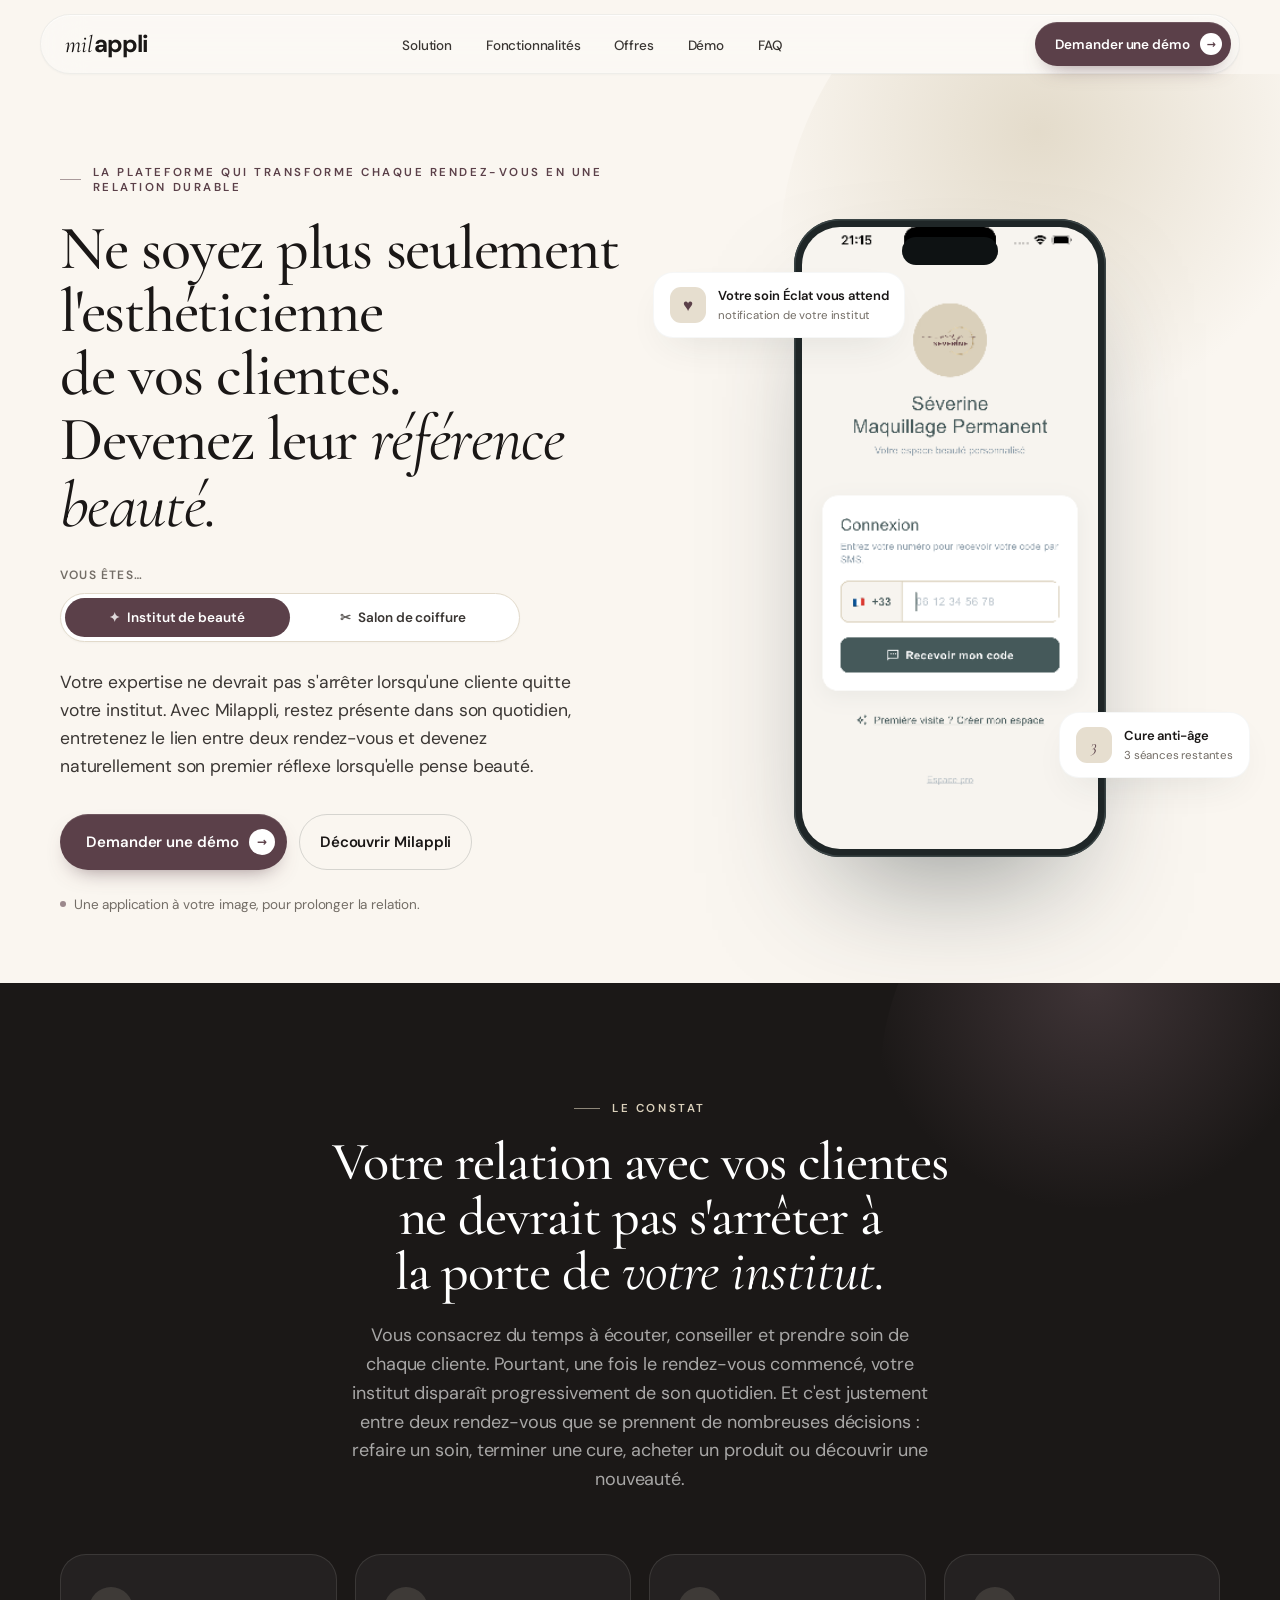
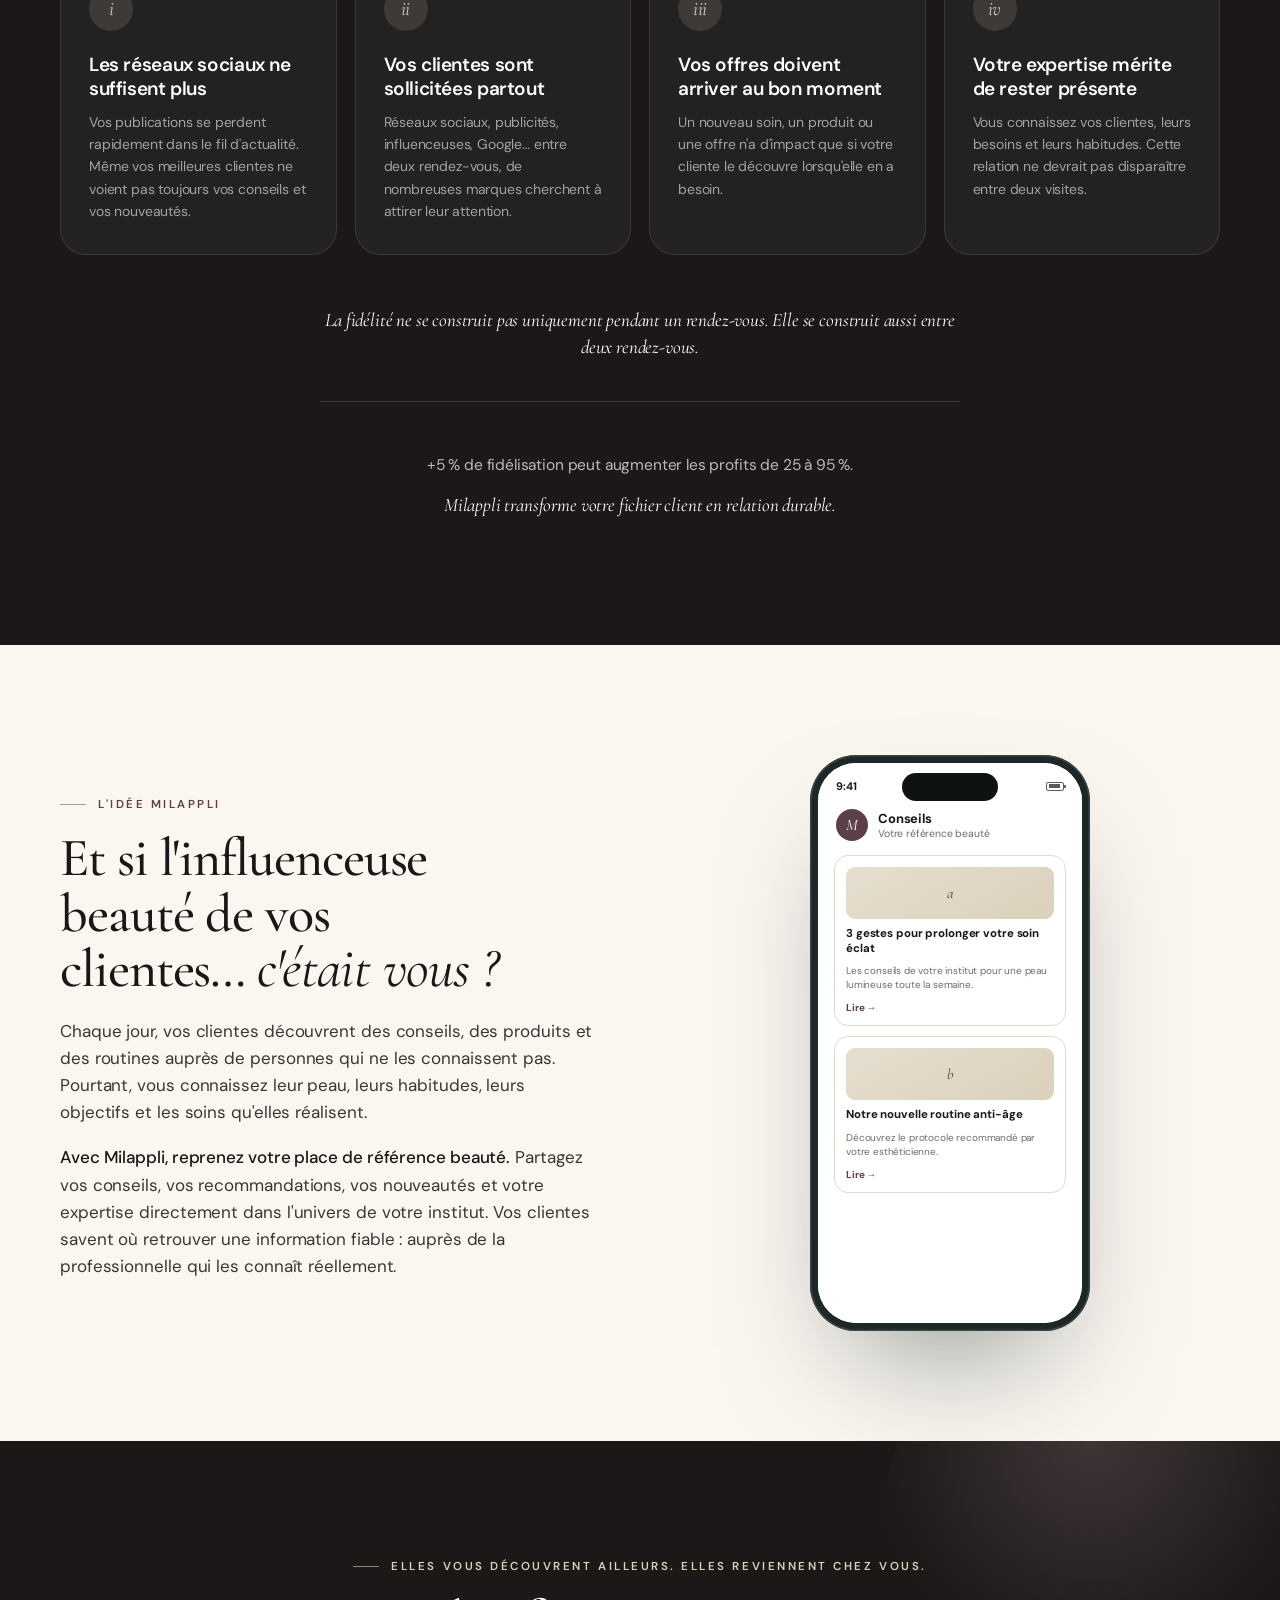
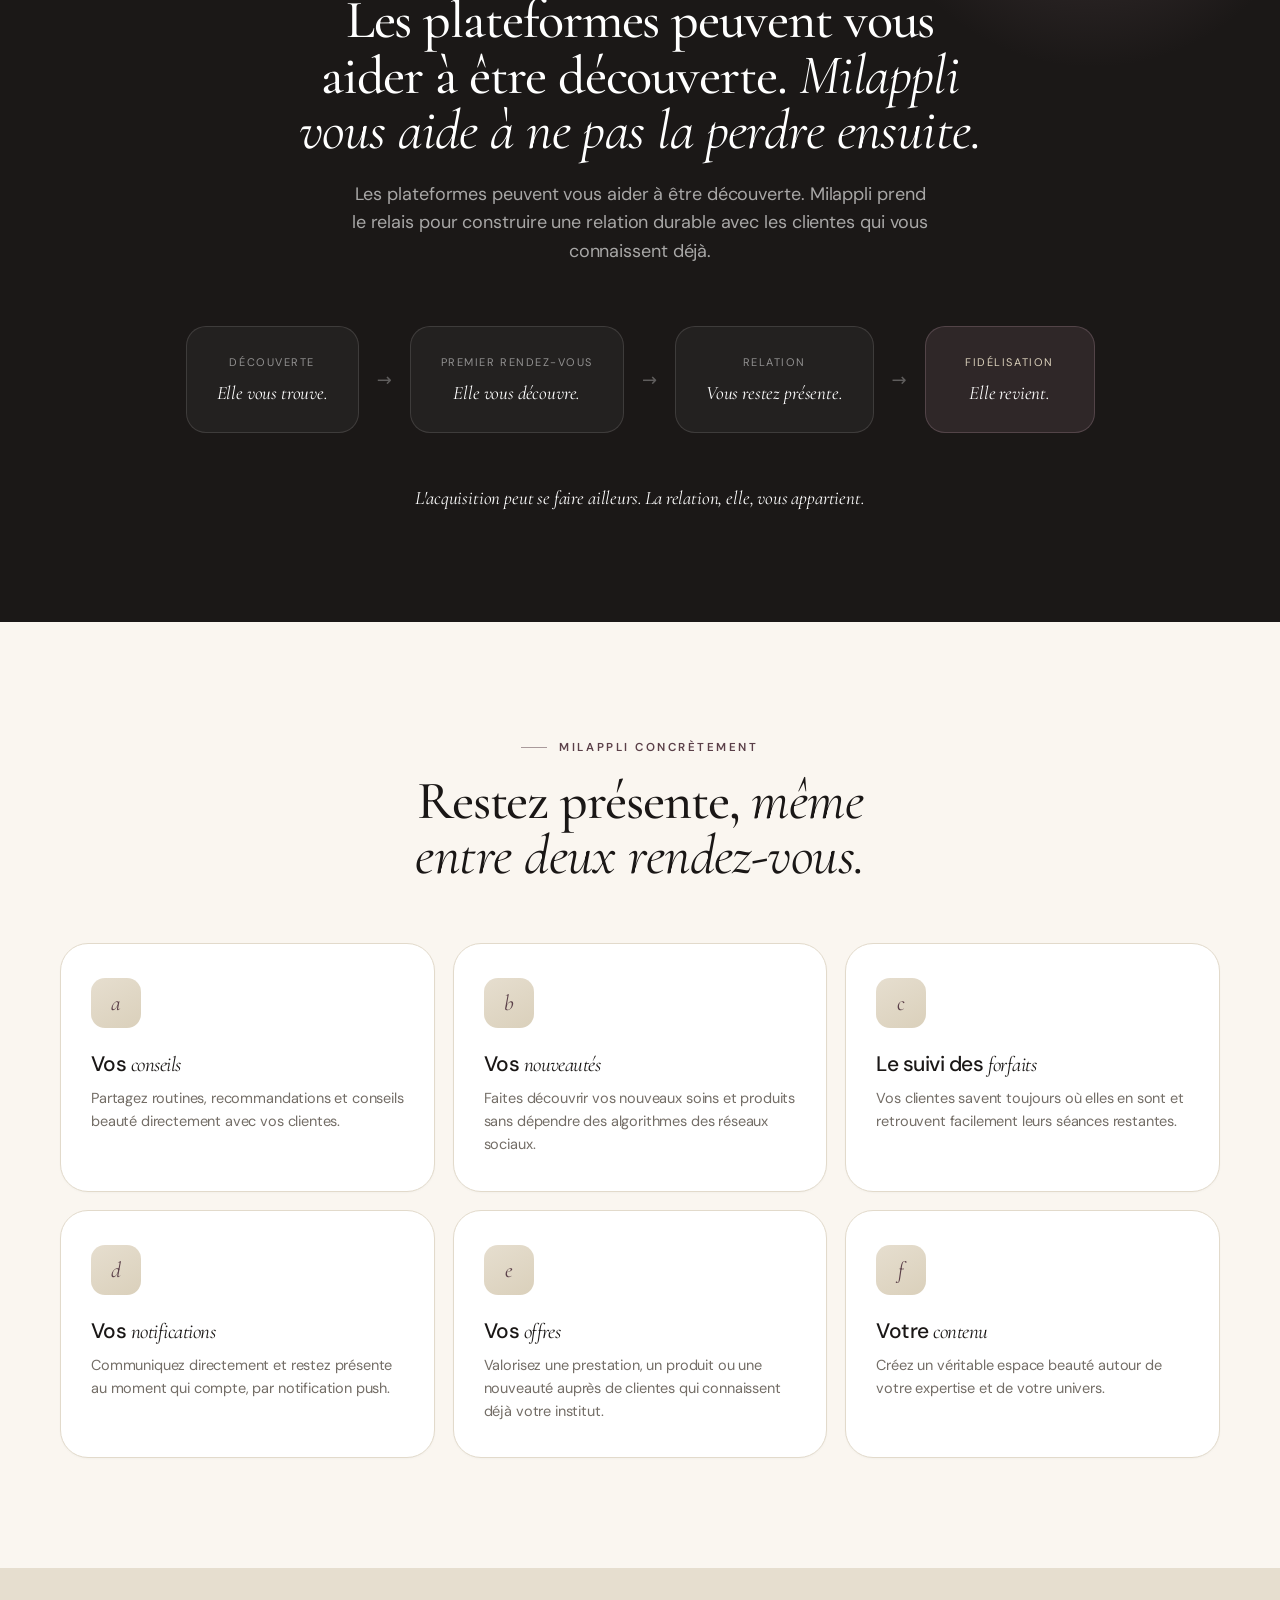
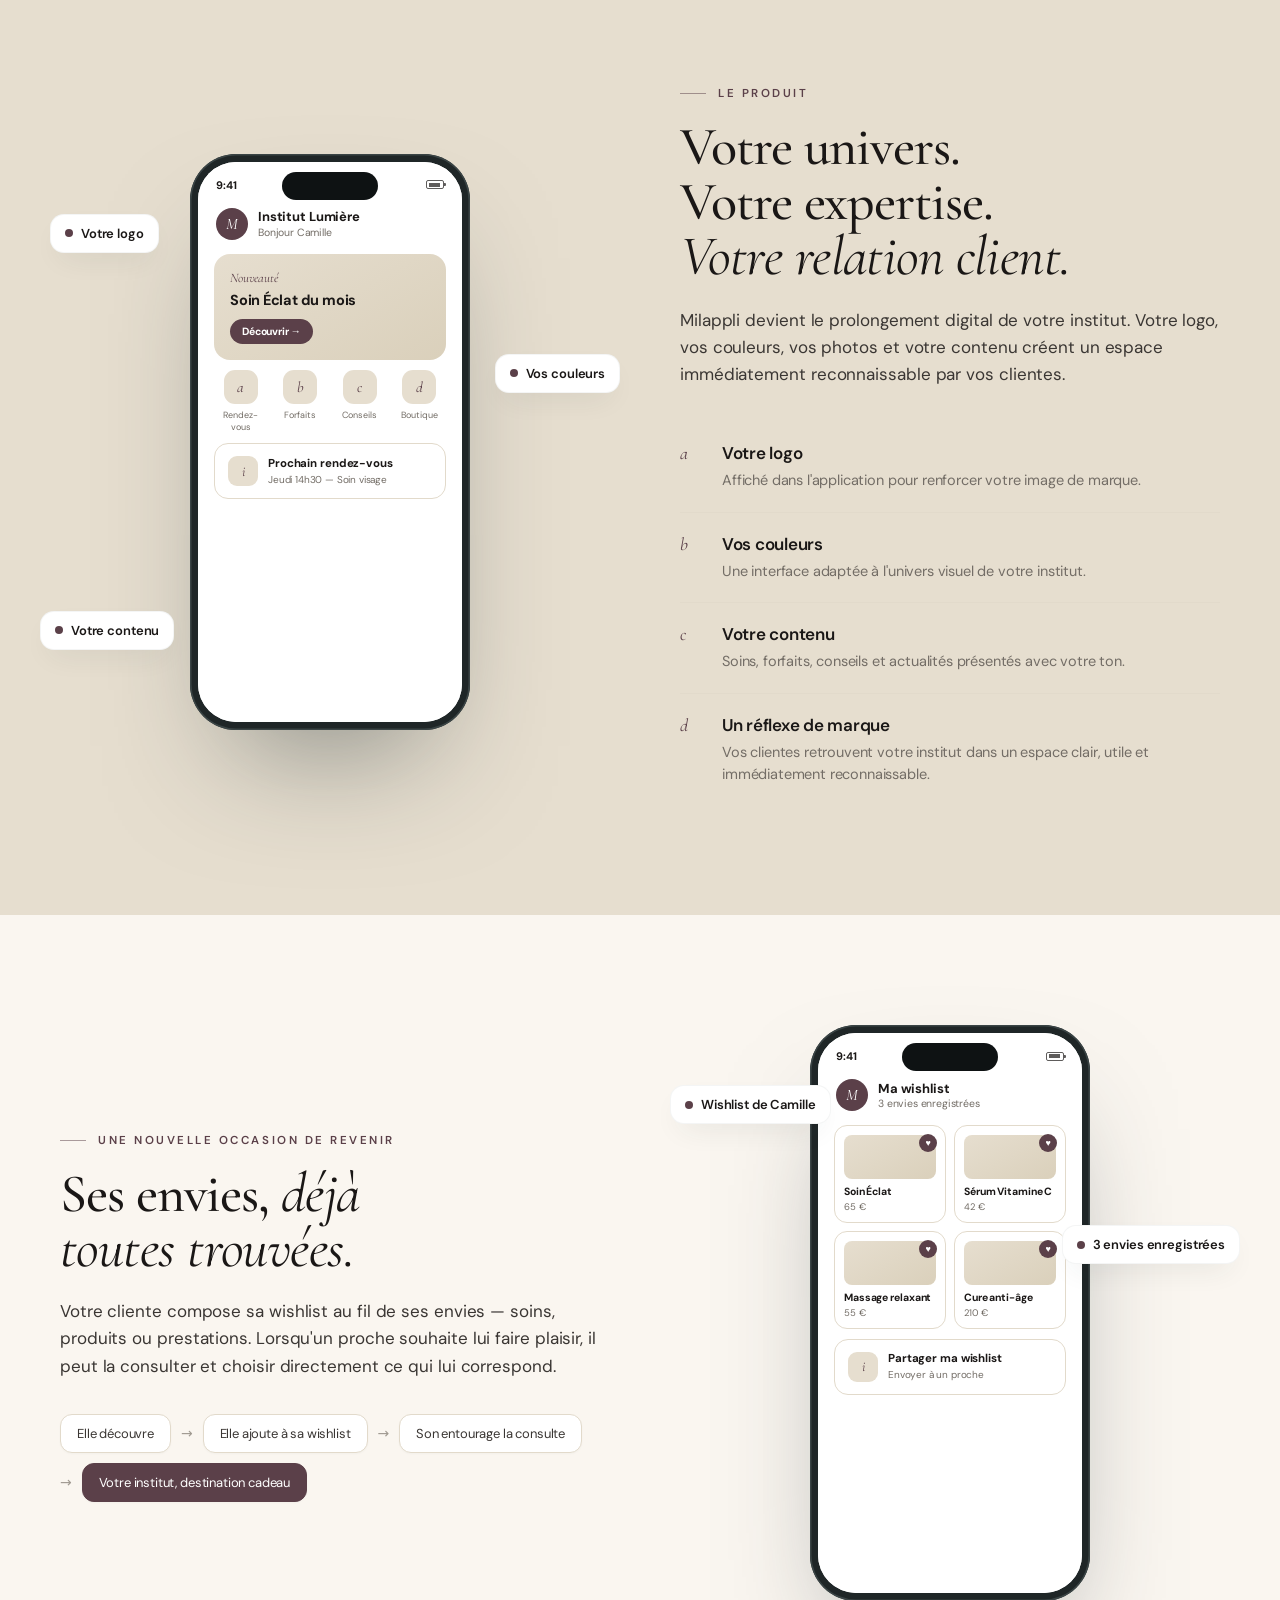
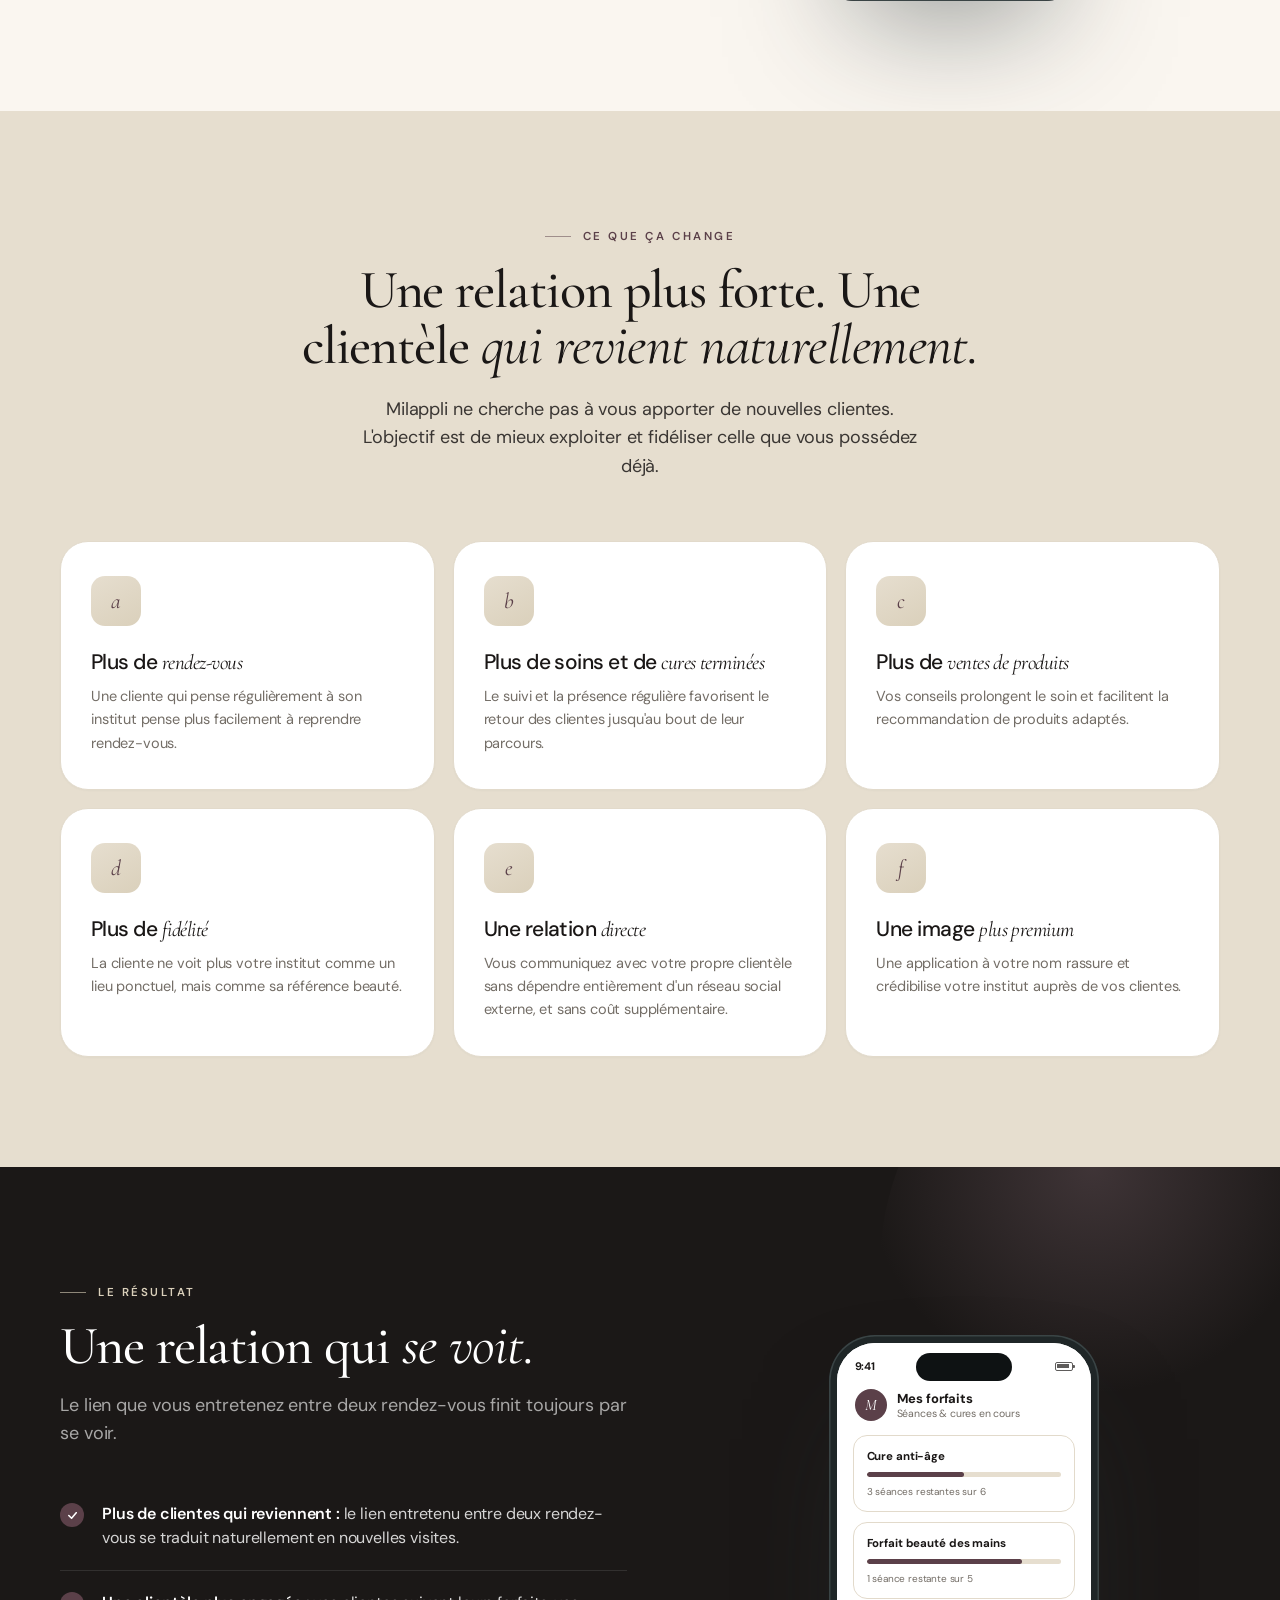
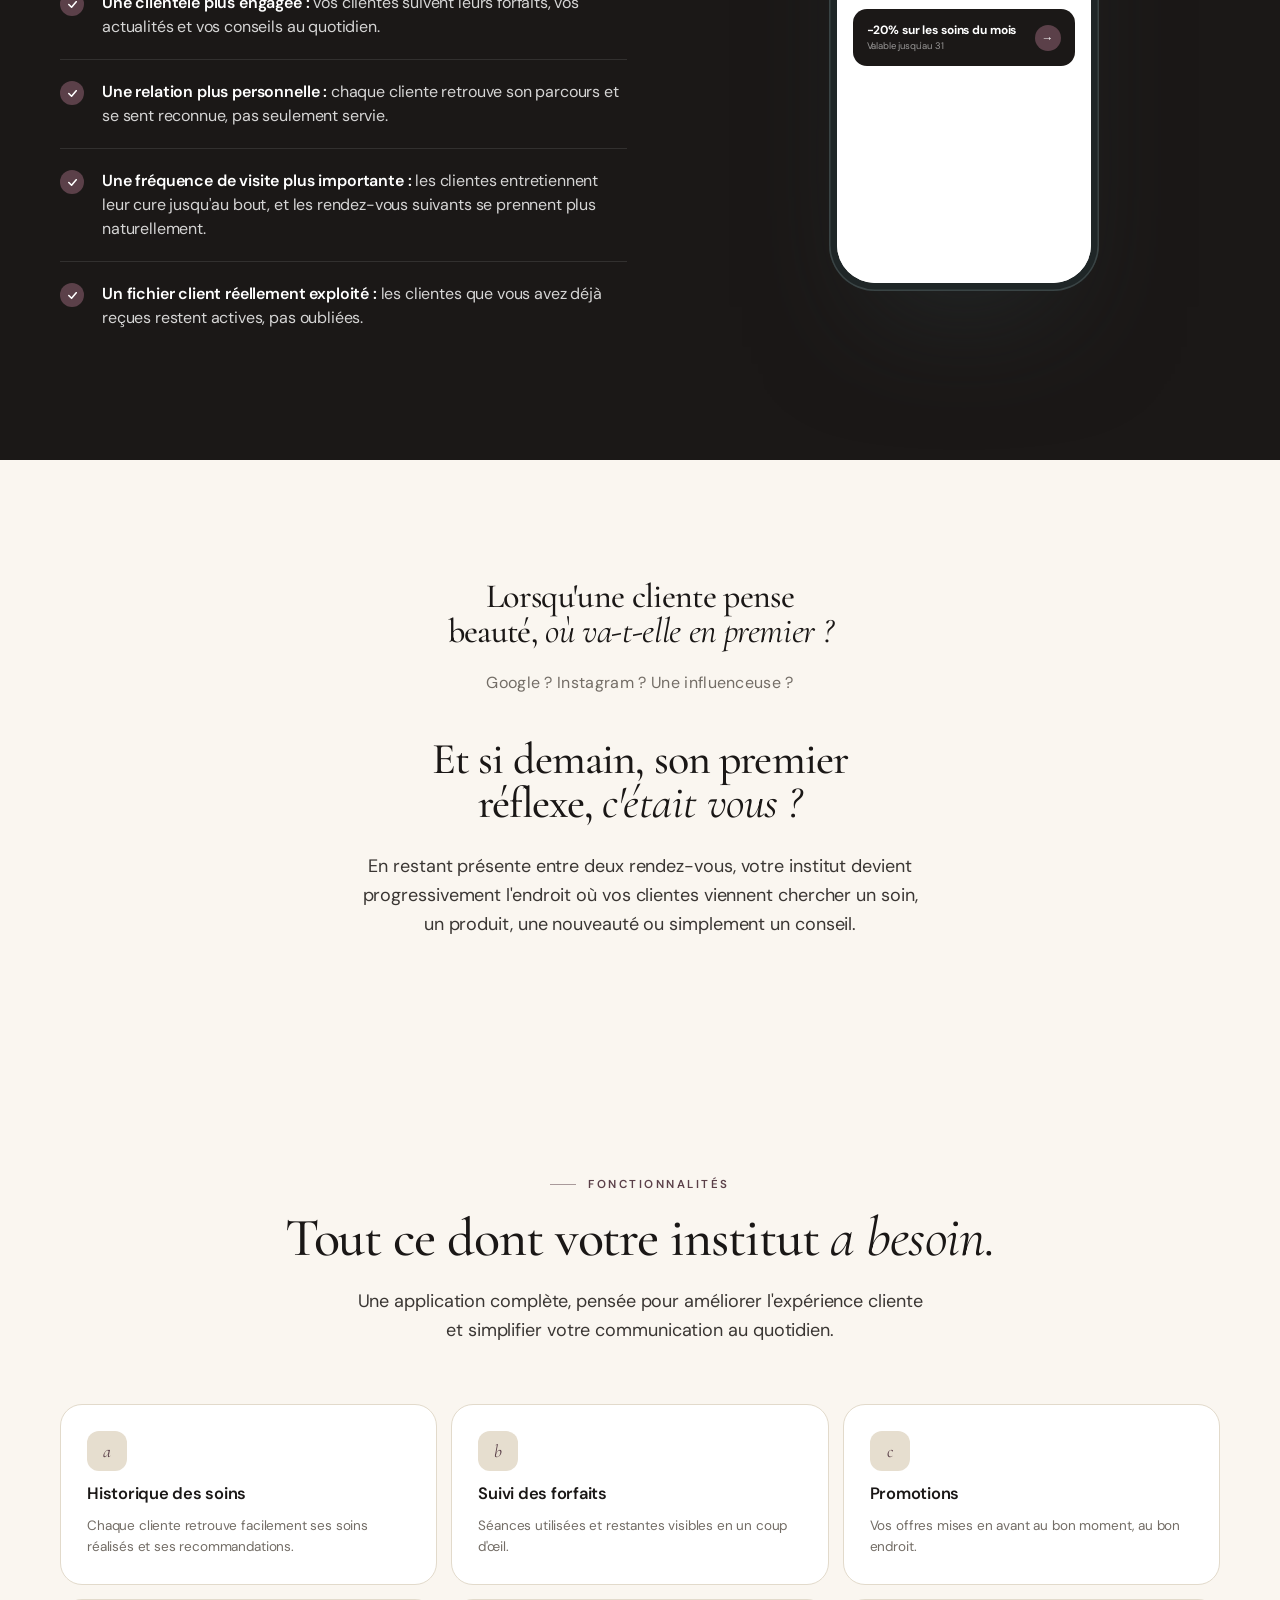
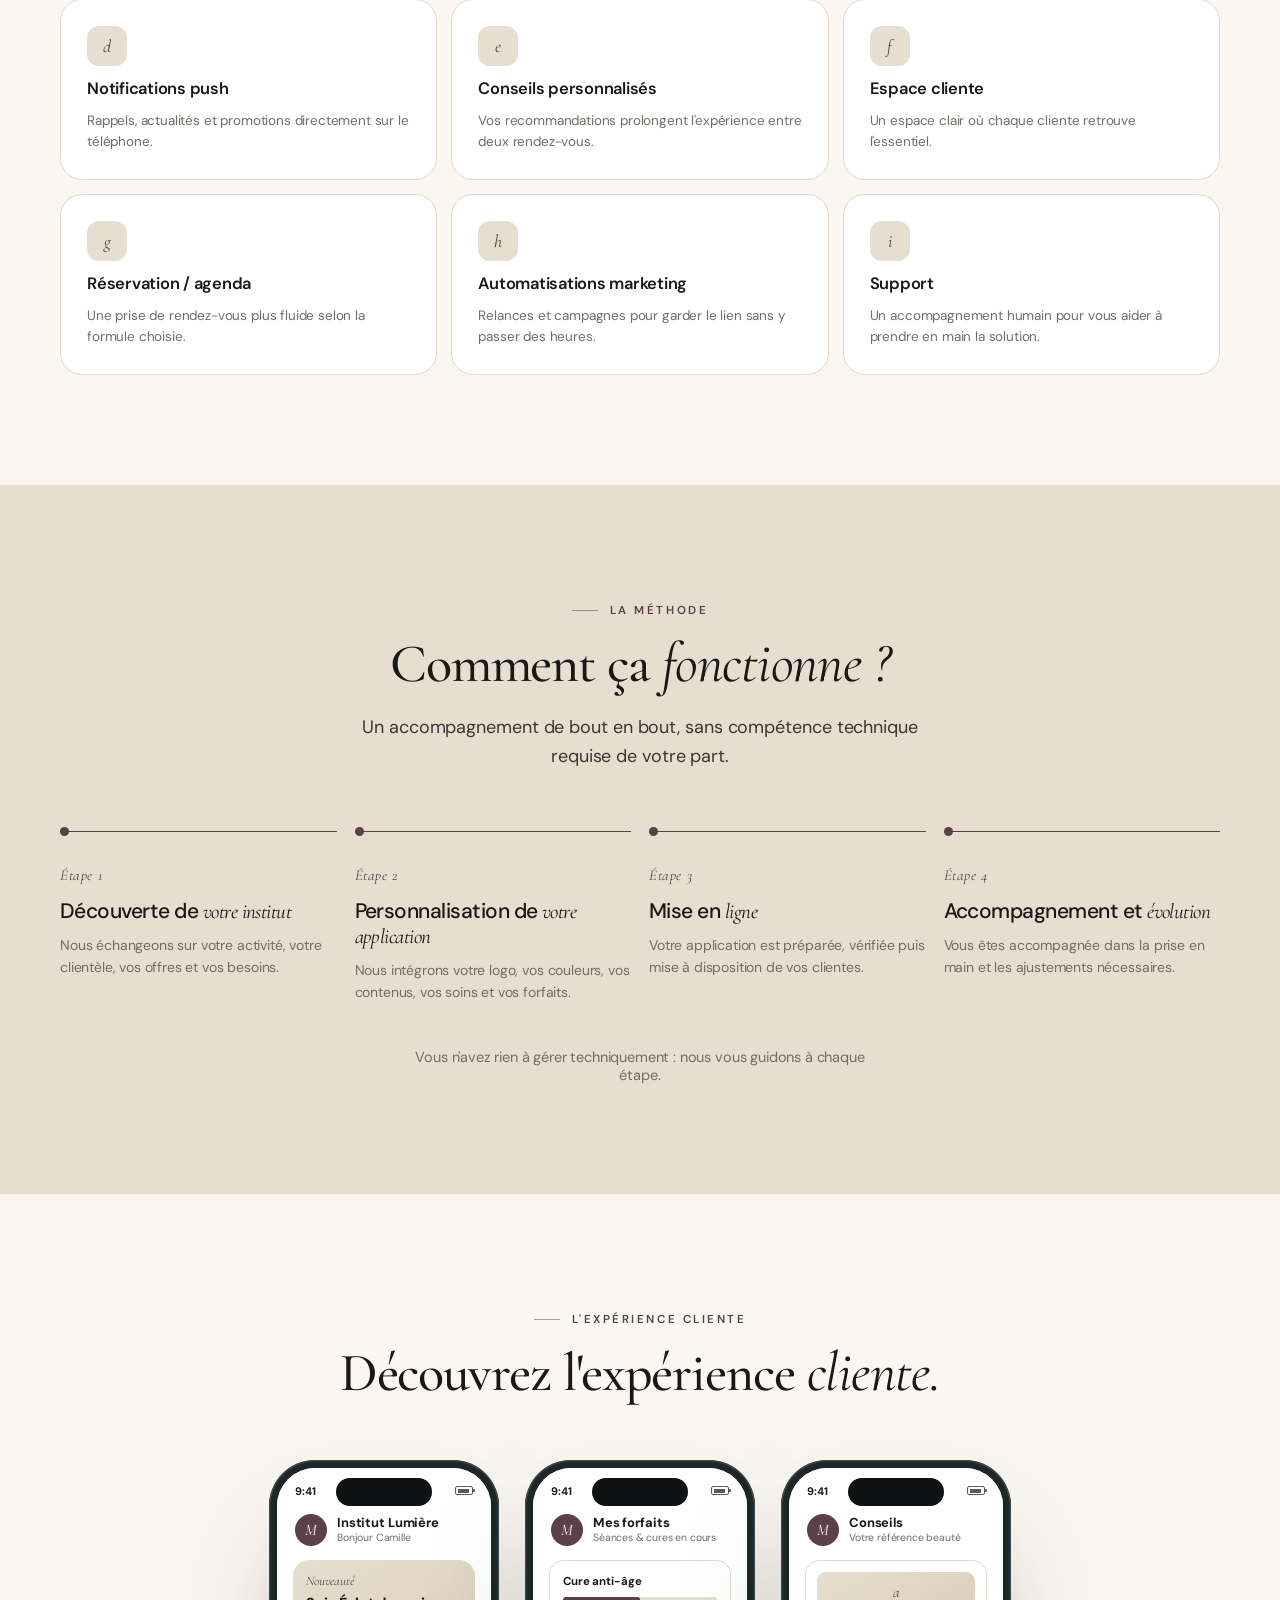
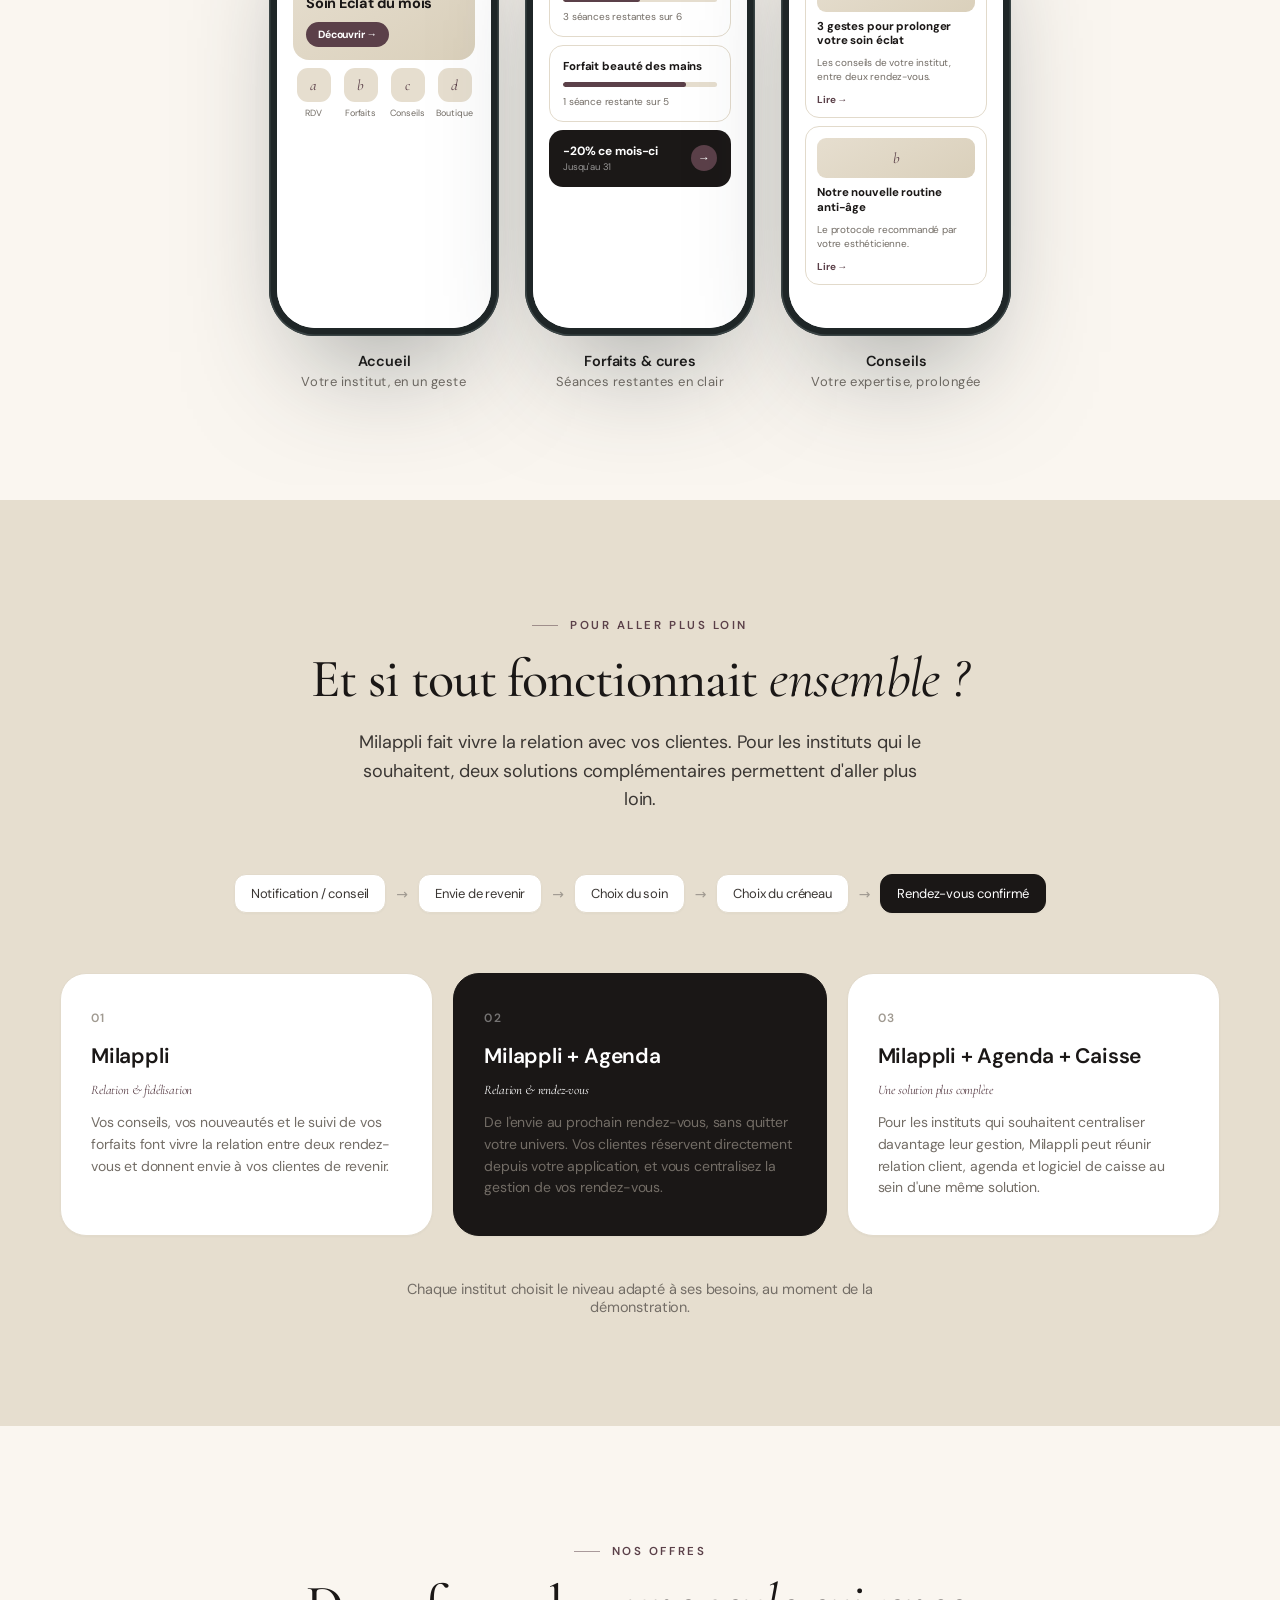
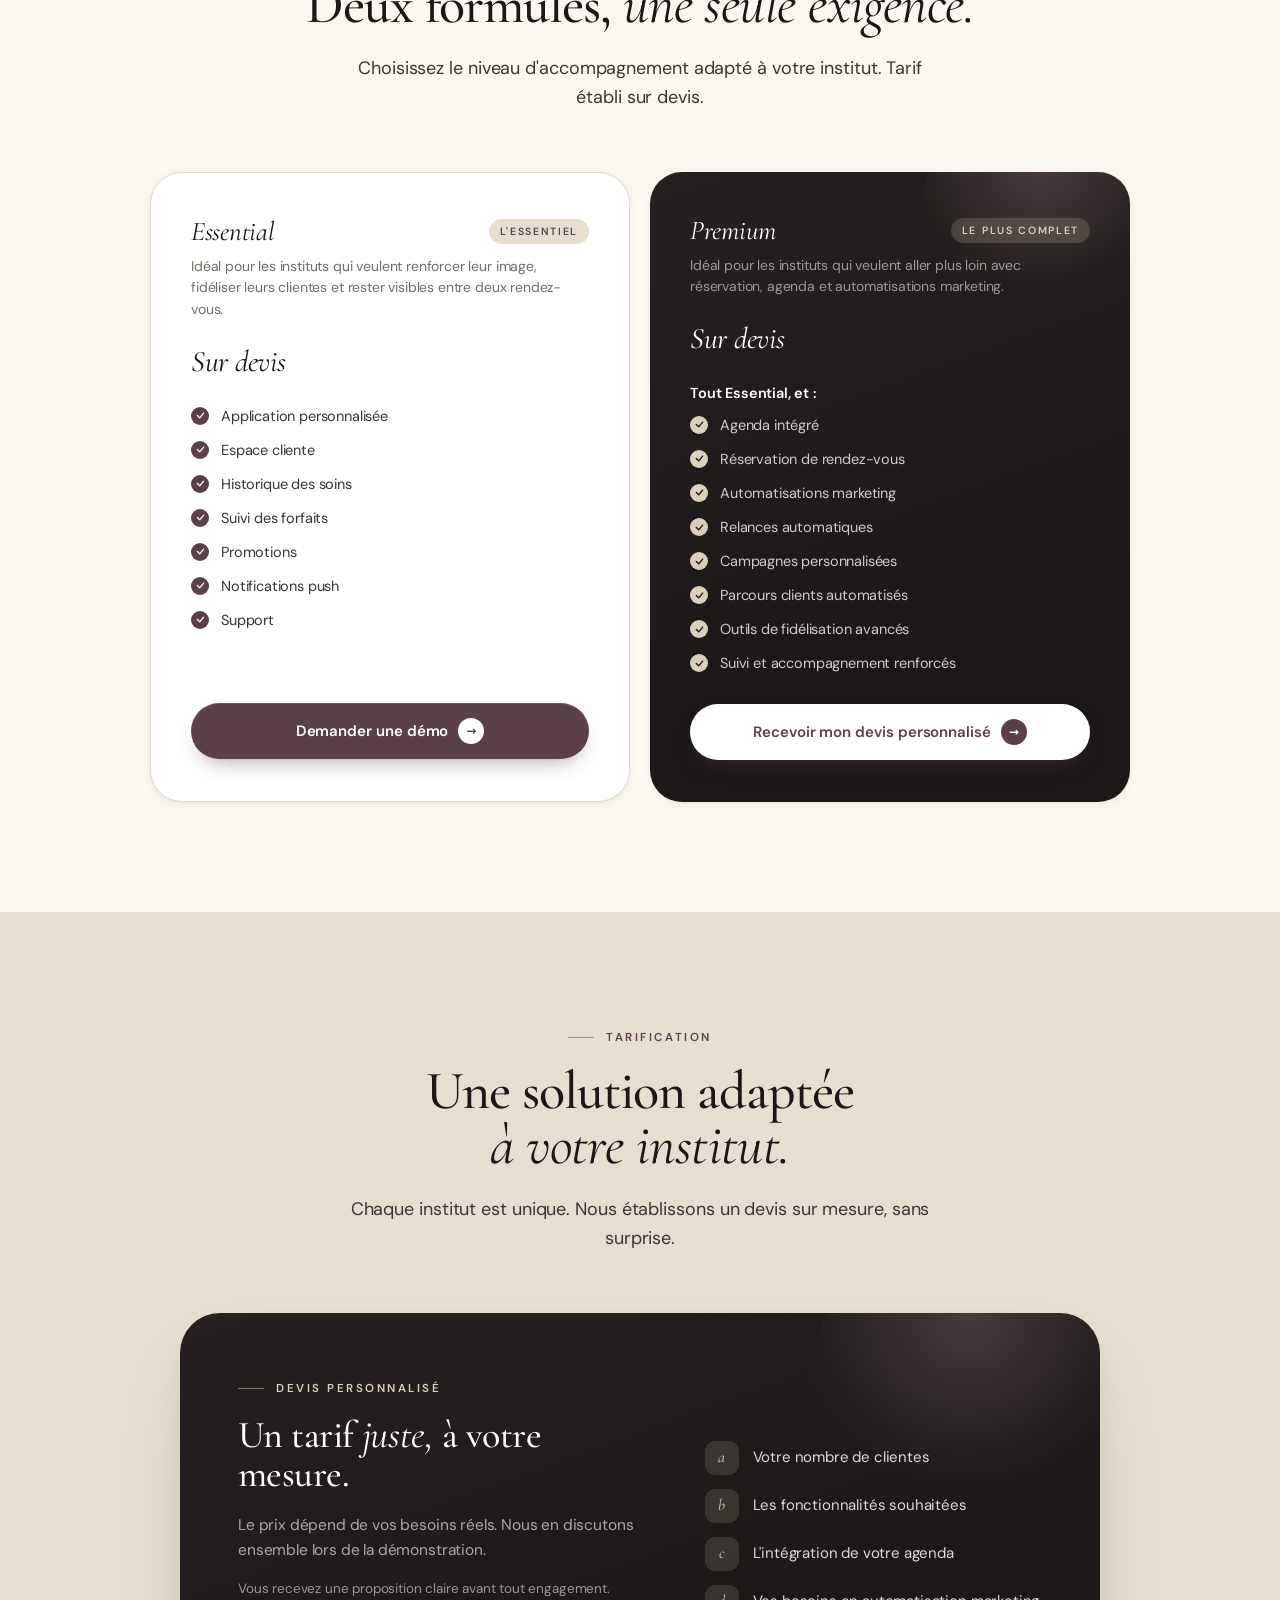
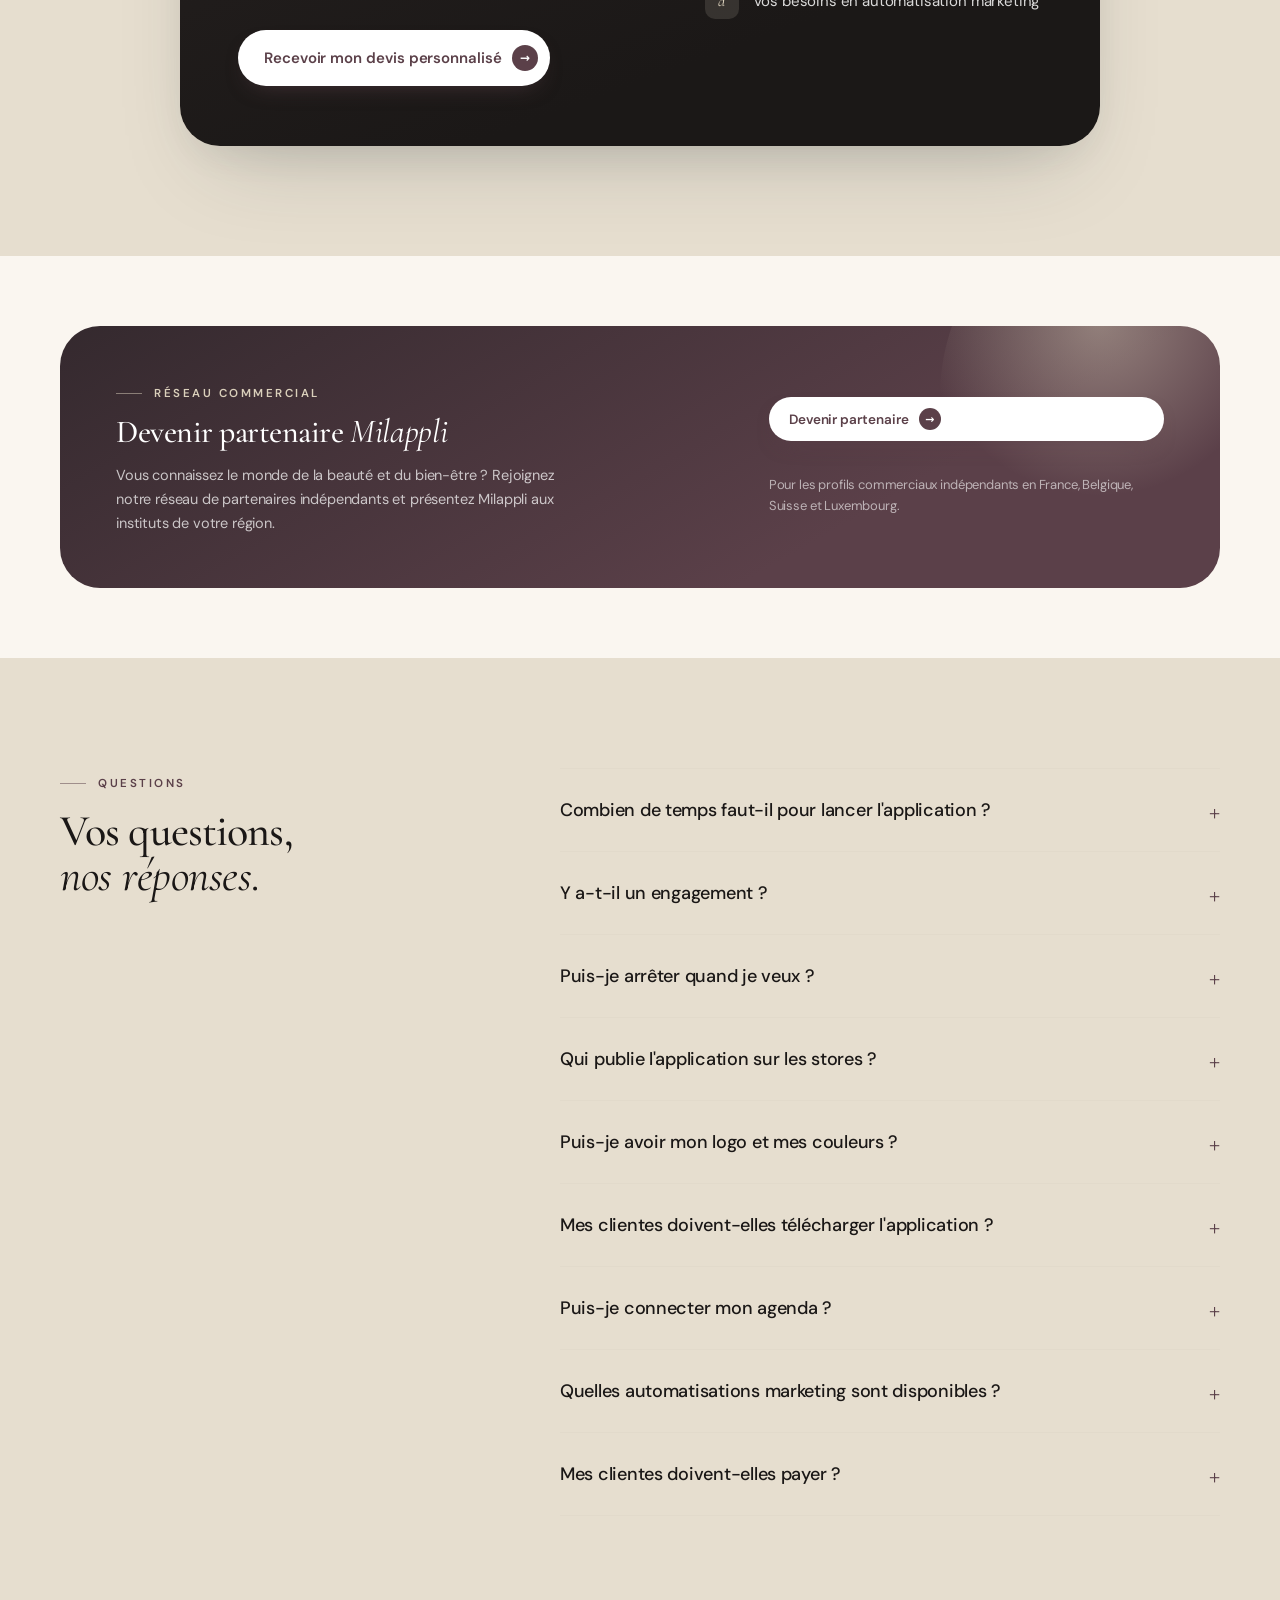
==== index.html @ 0d2bb7fa "Bascule le bloc "conseil et vente" de Wishlist vers Résultat La section Résultat a désormais un titr" ====
<!DOCTYPE html>
<html lang="fr"><head>
<meta charset="utf-8">
<title>Milappli — Votre application mobile pour fidéliser vos clientes</title>
<meta name="description" content="Milappli, l'application mobile personnalisée pour instituts de beauté : conseils, suivi des forfaits, offres et notifications entre deux rendez-vous.">
<meta name="viewport" content="width=device-width, initial-scale=1">
<link rel="canonical" href="https://DOMAINE_A_COMPLETER.fr/">

<link rel="icon" type="image/png" sizes="512x512" href="images/favicon-512.png">
<link rel="icon" type="image/png" sizes="32x32" href="images/favicon-32.png">
<link rel="icon" type="image/png" sizes="16x16" href="images/favicon-16.png">
<link rel="apple-touch-icon" sizes="180x180" href="images/apple-touch-icon.png">

<meta property="og:type" content="website">
<meta property="og:locale" content="fr_FR">
<meta property="og:site_name" content="Milappli">
<meta property="og:title" content="Milappli — Votre application mobile pour fidéliser vos clientes">
<meta property="og:description" content="Milappli, l'application mobile personnalisée pour instituts de beauté : conseils, suivi des forfaits, offres et notifications entre deux rendez-vous.">
<meta property="og:url" content="https://DOMAINE_A_COMPLETER.fr/">
<meta property="og:image" content="https://DOMAINE_A_COMPLETER.fr/images/og-image.png">
<meta property="og:image:width" content="1200">
<meta property="og:image:height" content="630">

<meta name="twitter:card" content="summary_large_image">
<meta name="twitter:title" content="Milappli — Votre application mobile pour fidéliser vos clientes">
<meta name="twitter:description" content="Milappli, l'application mobile personnalisée pour instituts de beauté : conseils, suivi des forfaits, offres et notifications entre deux rendez-vous.">
<meta name="twitter:image" content="https://DOMAINE_A_COMPLETER.fr/images/og-image.png">

<link rel="stylesheet" href="css/style.css">
</head>

<body data-screen-label="Milappli — Landing">

<!-- NAV -->
<div class="nav-outer">
<nav class="nav" data-screen-label="Nav">
  <a class="brand" href="#top"><span class="mil">mil</span><span class="appli">appli</span></a>
  <ul>
    <li><a href="#solution">Solution</a></li>
    <li><a href="#features">Fonctionnalités</a></li>
    <li><a href="#offres">Offres</a></li>
    <li><a href="#contact" data-contact-subject="demo">Démo</a></li>
    <li><a href="#faq">FAQ</a></li>
  </ul>
  <div class="right">
    <a class="cta" href="#contact" data-contact-subject="demo">Demander une démo <span class="arrow">→</span></a>
    <button class="burger" id="burger" aria-label="Menu"><span></span></button>
  </div>
</nav>
</div>
<div class="mobile-menu" id="mobileMenu">
  <a href="#solution">Solution</a>
  <a href="#features">Fonctionnalités</a>
  <a href="#offres">Offres</a>
  <a href="#contact" data-contact-subject="demo">Démo</a>
  <a href="#faq">FAQ</a>
  <a class="cta" href="#contact" data-contact-subject="demo">Demander une démo <span class="arrow">→</span></a>
</div>

<span id="top"></span>

<!-- 1 · HERO -->
<header class="hero" data-screen-label="Hero">
  <div class="wrap hero-grid">
    <div class="hero-copy">
      <span class="eyebrow reveal profile-dynamic" data-p-key="hero.eyebrow">La plateforme qui transforme chaque rendez-vous en une relation durable</span>
      <h1 class="reveal d1 profile-dynamic" data-p-key="hero.h1" data-p-html="true">Ne soyez plus seulement l'esthéticienne de vos clientes.<br>Devenez leur <span class="serif">référence beauté.</span></h1>
      <div class="profile-switch reveal d2" data-profile-switch>
        <span class="profile-switch-label">Vous êtes…</span>
        <div class="profile-switch-tabs" data-active="institut" role="tablist" aria-label="Choisissez votre profil">
          <button type="button" class="profile-tab" data-profile="institut" role="tab" aria-selected="true">
            <span class="pt-ic" aria-hidden="true">✦</span> Institut de beauté
          </button>
          <button type="button" class="profile-tab" data-profile="coiffeur" role="tab" aria-selected="false">
            <span class="pt-ic" aria-hidden="true">✂</span> Salon de coiffure
          </button>
        </div>
      </div>
      <p class="sub reveal d2 profile-dynamic" data-p-key="hero.sub" data-p-html="true">Votre expertise ne devrait pas s'arrêter lorsqu'une cliente quitte votre institut. Avec Milappli, restez présente dans son quotidien, entretenez le lien entre deux rendez-vous et devenez naturellement son premier réflexe lorsqu'elle pense beauté.</p>
      <div class="actions reveal d3">
        <a class="cta lg" href="#contact" data-contact-subject="demo">Demander une démo <span class="arrow">→</span></a>
        <a class="cta ghost lg" href="#solution">Découvrir Milappli</a>
      </div>
      <div class="reassure reveal d4">
        <span>Une application à votre image, pour prolonger la relation.</span>
      </div>
    </div>
    <div class="hero-visual reveal d2">
      <div class="phone">
        <div class="notch"></div>
        <div class="screen"><img class="mockup-img profile-dynamic" src="images/hero-mockup.png" alt="Écran d'accueil de l'app - Milappli" data-p-key="mockup.imgAlt" data-p-attr="alt"></div>
      </div>
      <div class="float-card one">
        <span class="ic" aria-hidden="true">♥</span>
        <div><div class="t profile-dynamic" data-p-key="mockup.float1.title">Votre soin Éclat vous attend</div><div class="s profile-dynamic" data-p-key="mockup.float1.sub">notification de votre institut</div></div>
      </div>
      <div class="float-card two">
        <span class="ic" aria-hidden="true">3</span>
        <div><div class="t profile-dynamic" data-p-key="mockup.float2.title">Cure anti-âge</div><div class="s profile-dynamic" data-p-key="mockup.float2.sub">3 séances restantes</div></div>
      </div>
    </div>
  </div>
</header>

<main>

<!-- 2 · PROBLEM -->
<section class="sec sec-dark" data-screen-label="Problème">
  <div class="wrap">
    <div class="sec-head">
      <span class="eyebrow reveal">Le constat</span>
      <h2 class="sec-title reveal d1 profile-dynamic" style="margin-top:18px" data-p-key="problem.title" data-p-html="true">Votre relation avec vos clientes ne devrait pas s'arrêter à la porte de <span class="serif">votre institut.</span></h2>
      <p class="lead reveal d2 profile-dynamic" data-p-key="problem.lead">Vous consacrez du temps à écouter, conseiller et prendre soin de chaque cliente. Pourtant, une fois le rendez-vous commencé, votre institut disparaît progressivement de son quotidien. Et c'est justement entre deux rendez-vous que se prennent de nombreuses décisions : refaire un soin, terminer une cure, acheter un produit ou découvrir une nouveauté.</p>
    </div>
    <div class="prob-grid">
      <div class="prob reveal"><div class="n" aria-hidden="true">i</div><h3 class="profile-dynamic" data-p-key="problem.items.0.title">Les réseaux sociaux ne suffisent plus</h3><p class="profile-dynamic" data-p-key="problem.items.0.text">Vos publications se perdent rapidement dans le fil d'actualité. Même vos meilleures clientes ne voient pas toujours vos conseils et vos nouveautés.</p></div>
      <div class="prob reveal d1"><div class="n" aria-hidden="true">ii</div><h3 class="profile-dynamic" data-p-key="problem.items.1.title">Vos clientes sont sollicitées partout</h3><p class="profile-dynamic" data-p-key="problem.items.1.text">Réseaux sociaux, publicités, influenceuses, Google… entre deux rendez-vous, de nombreuses marques cherchent à attirer leur attention.</p></div>
      <div class="prob reveal d2"><div class="n" aria-hidden="true">iii</div><h3 class="profile-dynamic" data-p-key="problem.items.2.title">Vos offres doivent arriver au bon moment</h3><p class="profile-dynamic" data-p-key="problem.items.2.text">Un nouveau soin, un produit ou une offre n'a d'impact que si votre cliente le découvre lorsqu'elle en a besoin.</p></div>
      <div class="prob reveal d3"><div class="n" aria-hidden="true">iv</div><h3 class="profile-dynamic" data-p-key="problem.items.3.title">Votre expertise mérite de rester présente</h3><p class="profile-dynamic" data-p-key="problem.items.3.text">Vous connaissez vos clientes, leurs besoins et leurs habitudes. Cette relation ne devrait pas disparaître entre deux visites.</p></div>
    </div>
    <p class="reveal d3" style="text-align:center; margin:52px auto 0; font-size:19px; color:#FFFFFF; max-width:640px; font-family:'Cormorant Garamond','Times New Roman',serif; font-style:italic; font-weight:400; line-height:1.4">La fidélité ne se construit pas uniquement pendant un rendez-vous. Elle se construit aussi entre deux rendez-vous.</p>
    <div class="reveal d4" style="max-width:640px; margin:40px auto 0; padding-top:36px; border-top:1px solid rgba(255,255,255,.14); text-align:center">
      <p style="font-size:15.5px; color:rgba(255,255,255,.7); line-height:1.6">+5 % de fidélisation peut augmenter les profits de 25 à 95 %.</p>
      <p style="margin-top:10px; font-size:19px; color:#FFFFFF; font-family:'Cormorant Garamond','Times New Roman',serif; font-style:italic">Milappli transforme votre fichier client en relation durable.</p>
    </div>
  </div>
</section>

<!-- 2b · RÉFÉRENCE BEAUTÉ -->
<section class="sec" data-screen-label="Référence beauté">
  <div class="wrap sol-grid">
    <div>
      <span class="eyebrow reveal profile-dynamic" data-p-key="reference.eyebrow">L'idée Milappli</span>
      <h2 class="sec-title reveal d1 profile-dynamic" style="margin-top:18px" data-p-key="reference.title" data-p-html="true">Et si l'influenceuse beauté de vos clientes… <span class="serif">c'était vous ?</span></h2>
      <p class="lead reveal d2 profile-dynamic" style="margin-top:22px; font-size:17px" data-p-key="reference.lead1">Chaque jour, vos clientes découvrent des conseils, des produits et des routines auprès de personnes qui ne les connaissent pas. Pourtant, vous connaissez leur peau, leurs habitudes, leurs objectifs et les soins qu'elles réalisent.</p>
      <p class="lead reveal d3 profile-dynamic" style="margin-top:18px; font-size:17px" data-p-key="reference.lead2" data-p-html="true"><strong style="color:var(--ink); font-weight:500">Avec Milappli, reprenez votre place de référence beauté.</strong> Partagez vos conseils, vos recommandations, vos nouveautés et votre expertise directement dans l'univers de votre institut. Vos clientes savent où retrouver une information fiable : auprès de la professionnelle qui les connaît réellement.</p>
    </div>
    <div class="sol-visual reveal d1">
      <div class="phone">
        <div class="notch"></div>
        <div class="screen"><div class="app-mock" aria-hidden="true">
          <div class="am-status"><span>9:41</span><span class="am-batt"></span></div>
          <div class="am-header"><div class="am-logo">M</div><div><div class="am-h-t profile-dynamic" data-p-key="reference.mockHeaderTitle">Conseils</div><div class="am-h-s profile-dynamic" data-p-key="reference.mockHeaderSub">Votre référence beauté</div></div></div>
          <div class="am-body">
            <div class="am-post"><div class="am-p-img" aria-hidden="true">a</div><div class="am-p-t profile-dynamic" data-p-key="reference.post1Title">3 gestes pour prolonger votre soin éclat</div><div class="am-p-s profile-dynamic" data-p-key="reference.post1Sub">Les conseils de votre institut pour une peau lumineuse toute la semaine.</div><span class="am-p-link">Lire →</span></div>
            <div class="am-post"><div class="am-p-img" aria-hidden="true">b</div><div class="am-p-t profile-dynamic" data-p-key="reference.post2Title">Notre nouvelle routine anti-âge</div><div class="am-p-s profile-dynamic" data-p-key="reference.post2Sub">Découvrez le protocole recommandé par votre esthéticienne.</div><span class="am-p-link">Lire →</span></div>
          </div>
        </div></div>
      </div>
    </div>
  </div>
</section>

<!-- 2c · VOTRE PROPRE UNIVERS -->
<section class="sec sec-dark" data-screen-label="Votre propre univers">
  <div class="wrap">
    <div class="sec-head">
      <span class="eyebrow reveal profile-dynamic" data-p-key="universe.eyebrow">Elles vous découvrent ailleurs. Elles reviennent chez vous.</span>
      <h2 class="sec-title reveal d1 profile-dynamic" style="margin-top:18px" data-p-key="universe.title" data-p-html="true">Les plateformes peuvent vous aider à être découverte. <span class="serif">Milappli vous aide à ne pas la perdre ensuite.</span></h2>
      <p class="lead reveal d2 profile-dynamic" data-p-key="universe.lead">Les plateformes peuvent vous aider à être découverte. Milappli prend le relais pour construire une relation durable avec les clientes qui vous connaissent déjà.</p>
    </div>
    <div class="journey-flow">
      <div class="jf-step reveal">
        <span class="jf-n">Découverte</span>
        <p class="jf-t profile-dynamic" data-p-key="universe.step1">Elle vous trouve.</p>
      </div>
      <div class="jf-arrow reveal">→</div>
      <div class="jf-step reveal d1">
        <span class="jf-n">Premier rendez-vous</span>
        <p class="jf-t profile-dynamic" data-p-key="universe.step2">Elle vous découvre.</p>
      </div>
      <div class="jf-arrow reveal d1">→</div>
      <div class="jf-step reveal d2">
        <span class="jf-n">Relation</span>
        <p class="jf-t profile-dynamic" data-p-key="universe.step3">Vous restez présente.</p>
      </div>
      <div class="jf-arrow reveal d2">→</div>
      <div class="jf-step jf-end reveal d3">
        <span class="jf-n">Fidélisation</span>
        <p class="jf-t profile-dynamic" data-p-key="universe.step4">Elle revient.</p>
      </div>
    </div>
    <p class="reveal d3" style="text-align:center; margin:52px auto 0; font-size:19px; color:#FFFFFF; max-width:620px; font-family:'Cormorant Garamond','Times New Roman',serif; font-style:italic; font-weight:400; line-height:1.4">L'acquisition peut se faire ailleurs. La relation, elle, vous appartient.</p>
  </div>
</section>

<!-- 3 · SOLUTION -->
<section class="sec" id="solution" data-screen-label="Solution">
  <div class="wrap">
    <div class="sec-head">
      <span class="eyebrow reveal">Milappli concrètement</span>
      <h2 class="sec-title reveal d1 profile-dynamic" style="margin-top:18px" data-p-key="solution.title" data-p-html="true">Restez présente, <span class="serif">même entre deux rendez-vous.</span></h2>
    </div>
    <div class="ben-grid">
      <div class="ben reveal"><div class="ic" aria-hidden="true">a</div><h3>Vos <em>conseils</em></h3><p class="profile-dynamic" data-p-key="solution.items.0.text">Partagez routines, recommandations et conseils beauté directement avec vos clientes.</p></div>
      <div class="ben reveal d1"><div class="ic" aria-hidden="true">b</div><h3>Vos <em>nouveautés</em></h3><p class="profile-dynamic" data-p-key="solution.items.1.text">Faites découvrir vos nouveaux soins et produits sans dépendre des algorithmes des réseaux sociaux.</p></div>
      <div class="ben reveal d2"><div class="ic" aria-hidden="true">c</div><h3>Le suivi des <em>forfaits</em></h3><p class="profile-dynamic" data-p-key="solution.items.2.text">Vos clientes savent toujours où elles en sont et retrouvent facilement leurs séances restantes.</p></div>
      <div class="ben reveal"><div class="ic" aria-hidden="true">d</div><h3>Vos <em>notifications</em></h3><p class="profile-dynamic" data-p-key="solution.items.3.text">Communiquez directement et restez présente au moment qui compte, par notification push.</p></div>
      <div class="ben reveal d1"><div class="ic" aria-hidden="true">e</div><h3>Vos <em>offres</em></h3><p class="profile-dynamic" data-p-key="solution.items.4.text">Valorisez une prestation, un produit ou une nouveauté auprès de clientes qui connaissent déjà votre institut.</p></div>
      <div class="ben reveal d2"><div class="ic" aria-hidden="true">f</div><h3>Votre <em>contenu</em></h3><p class="profile-dynamic" data-p-key="solution.items.5.text">Créez un véritable espace beauté autour de votre expertise et de votre univers.</p></div>
    </div>
  </div>
</section>

<!-- 3b · A VOTRE IMAGE -->
<section class="sec sec-beige" data-screen-label="À votre image">
  <div class="wrap sol-grid">
    <div class="sol-visual reveal">
      <div class="phone">
        <div class="notch"></div>
        <div class="screen"><div class="app-mock" aria-hidden="true">
          <div class="am-status"><span>9:41</span><span class="am-batt"></span></div>
          <div class="am-header"><div class="am-logo">M</div><div><div class="am-h-t profile-dynamic" data-p-key="atYourImage.mockBrand">Institut Lumière</div><div class="am-h-s profile-dynamic" data-p-key="atYourImage.mockGreeting">Bonjour Camille</div></div></div>
          <div class="am-body">
            <div class="am-hero"><span class="am-tag">Nouveauté</span><div class="am-h profile-dynamic" data-p-key="atYourImage.mockHero">Soin Éclat du mois</div><span class="am-cta">Découvrir →</span></div>
            <div class="am-actions">
              <div class="am-action"><span class="am-a-ic" aria-hidden="true">a</span><span>Rendez-vous</span></div>
              <div class="am-action"><span class="am-a-ic" aria-hidden="true">b</span><span>Forfaits</span></div>
              <div class="am-action"><span class="am-a-ic" aria-hidden="true">c</span><span>Conseils</span></div>
              <div class="am-action"><span class="am-a-ic" aria-hidden="true">d</span><span>Boutique</span></div>
            </div>
            <div class="am-card"><span class="am-c-ic" aria-hidden="true">i</span><div><div class="am-c-t">Prochain rendez-vous</div><div class="am-c-s profile-dynamic" data-p-key="atYourImage.mockAppointment">Jeudi 14h30 — Soin visage</div></div></div>
          </div>
        </div></div>
      </div>
      <div class="sol-tags">
        <div class="sol-tag a"><span class="dot"></span>Votre logo</div>
        <div class="sol-tag b"><span class="dot"></span>Vos couleurs</div>
        <div class="sol-tag c"><span class="dot"></span>Votre contenu</div>
      </div>
    </div>
    <div>
      <span class="eyebrow reveal">Le produit</span>
      <h2 class="sec-title reveal d1 profile-dynamic" style="margin-top:18px" data-p-key="atYourImage.title" data-p-html="true">Votre univers. Votre expertise. <span class="serif">Votre relation client.</span></h2>
      <p class="lead reveal d2 profile-dynamic" style="margin-top:22px; font-size:17px" data-p-key="atYourImage.lead" data-p-html="true">Milappli devient le prolongement digital de votre institut. Votre logo, vos couleurs, vos photos et votre contenu créent un espace immédiatement reconnaissable par vos clientes.</p>
      <div class="sol-list">
        <div class="sol-item reveal"><span class="ic" aria-hidden="true">a</span><div><h4>Votre logo</h4><p>Affiché dans l'application pour renforcer votre image de marque.</p></div></div>
        <div class="sol-item reveal d1"><span class="ic" aria-hidden="true">b</span><div><h4>Vos couleurs</h4><p class="profile-dynamic" data-p-key="atYourImage.items.1.text">Une interface adaptée à l'univers visuel de votre institut.</p></div></div>
        <div class="sol-item reveal d2"><span class="ic" aria-hidden="true">c</span><div><h4>Votre contenu</h4><p class="profile-dynamic" data-p-key="atYourImage.items.2.text">Soins, forfaits, conseils et actualités présentés avec votre ton.</p></div></div>
        <div class="sol-item reveal d3"><span class="ic" aria-hidden="true">d</span><div><h4>Un réflexe de marque</h4><p class="profile-dynamic" data-p-key="atYourImage.items.3.text">Vos clientes retrouvent votre institut dans un espace clair, utile et immédiatement reconnaissable.</p></div></div>
      </div>
    </div>
  </div>
</section>

<!-- 3c · WISHLIST -->
<section class="sec" data-screen-label="Wishlist">
  <div class="wrap sol-grid">
    <div>
      <span class="eyebrow reveal">Une nouvelle occasion de revenir</span>
      <h2 class="sec-title reveal d1 profile-dynamic" style="margin-top:18px" data-p-key="wishlist.title" data-p-html="true">Ses envies, <span class="serif">déjà toutes trouvées.</span></h2>
      <p class="lead reveal d2 profile-dynamic" style="margin-top:22px; font-size:17px" data-p-key="wishlist.lead" data-p-html="true">Votre cliente compose sa wishlist au fil de ses envies — soins, produits ou prestations. Lorsqu'un proche souhaite lui faire plaisir, il peut la consulter et choisir directement ce qui lui correspond.</p>
      <div class="wl-flow reveal d3">
        <div class="wl-step profile-dynamic" data-p-key="wishlist.step1">Elle découvre</div>
        <div class="wl-arrow">→</div>
        <div class="wl-step profile-dynamic" data-p-key="wishlist.step2">Elle ajoute à sa wishlist</div>
        <div class="wl-arrow">→</div>
        <div class="wl-step">Son entourage la consulte</div>
        <div class="wl-arrow">→</div>
        <div class="wl-step wl-end profile-dynamic" data-p-key="wishlist.step4">Votre institut, destination cadeau</div>
      </div>
    </div>
    <div class="sol-visual reveal d1">
      <div class="phone">
        <div class="notch"></div>
        <div class="screen"><div class="app-mock" aria-hidden="true">
          <div class="am-status"><span>9:41</span><span class="am-batt"></span></div>
          <div class="am-header"><div class="am-logo">M</div><div><div class="am-h-t">Ma wishlist</div><div class="am-h-s">3 envies enregistrées</div></div></div>
          <div class="am-body">
            <div class="am-grid">
              <div class="am-prod"><div class="am-pr-img"></div><div class="am-pr-t profile-dynamic" data-p-key="wishlist.products.0.title">Soin Éclat</div><div class="am-pr-p profile-dynamic" data-p-key="wishlist.products.0.price">65 €</div><span class="am-heart">♥</span></div>
              <div class="am-prod"><div class="am-pr-img"></div><div class="am-pr-t profile-dynamic" data-p-key="wishlist.products.1.title">Sérum Vitamine C</div><div class="am-pr-p profile-dynamic" data-p-key="wishlist.products.1.price">42 €</div><span class="am-heart">♥</span></div>
              <div class="am-prod"><div class="am-pr-img"></div><div class="am-pr-t profile-dynamic" data-p-key="wishlist.products.2.title">Massage relaxant</div><div class="am-pr-p profile-dynamic" data-p-key="wishlist.products.2.price">55 €</div><span class="am-heart">♥</span></div>
              <div class="am-prod"><div class="am-pr-img"></div><div class="am-pr-t profile-dynamic" data-p-key="wishlist.products.3.title">Cure anti-âge</div><div class="am-pr-p profile-dynamic" data-p-key="wishlist.products.3.price">210 €</div><span class="am-heart">♥</span></div>
            </div>
            <div class="am-card"><span class="am-c-ic" aria-hidden="true">i</span><div><div class="am-c-t">Partager ma wishlist</div><div class="am-c-s">Envoyer à un proche</div></div></div>
          </div>
        </div></div>
      </div>
      <div class="sol-tags">
        <div class="sol-tag a"><span class="dot"></span><span class="profile-dynamic" data-p-key="wishlist.tagName">Wishlist de Camille</span></div>
        <div class="sol-tag b"><span class="dot"></span>3 envies enregistrées</div>
      </div>
    </div>
  </div>
</section>

<!-- 4 · BENEFITS BUSINESS -->
<section class="sec sec-beige" data-screen-label="Bénéfices">
  <div class="wrap">
    <div class="sec-head">
      <span class="eyebrow reveal">Ce que ça change</span>
      <h2 class="sec-title reveal d1 profile-dynamic" style="margin-top:18px" data-p-key="benefits.title" data-p-html="true">Une relation plus forte. Une clientèle <span class="serif">qui revient naturellement.</span></h2>
      <p class="lead reveal d2 profile-dynamic" data-p-key="benefits.lead" data-p-html="true">Milappli ne cherche pas à vous apporter de nouvelles clientes. L'objectif est de mieux exploiter et fidéliser celle que vous possédez déjà.</p>
    </div>
    <div class="ben-grid">
      <div class="ben reveal"><div class="ic" aria-hidden="true">a</div><h3 class="profile-dynamic" data-p-key="benefits.items.0.title" data-p-html="true">Plus de <em>rendez-vous</em></h3><p class="profile-dynamic" data-p-key="benefits.items.0.text">Une cliente qui pense régulièrement à son institut pense plus facilement à reprendre rendez-vous.</p></div>
      <div class="ben reveal d1"><div class="ic" aria-hidden="true">b</div><h3 class="profile-dynamic" data-p-key="benefits.items.1.title" data-p-html="true">Plus de soins et de <em>cures terminées</em></h3><p class="profile-dynamic" data-p-key="benefits.items.1.text">Le suivi et la présence régulière favorisent le retour des clientes jusqu'au bout de leur parcours.</p></div>
      <div class="ben reveal d2"><div class="ic" aria-hidden="true">c</div><h3 class="profile-dynamic" data-p-key="benefits.items.2.title" data-p-html="true">Plus de <em>ventes de produits</em></h3><p class="profile-dynamic" data-p-key="benefits.items.2.text">Vos conseils prolongent le soin et facilitent la recommandation de produits adaptés.</p></div>
      <div class="ben reveal"><div class="ic" aria-hidden="true">d</div><h3 class="profile-dynamic" data-p-key="benefits.items.3.title" data-p-html="true">Plus de <em>fidélité</em></h3><p class="profile-dynamic" data-p-key="benefits.items.3.text">La cliente ne voit plus votre institut comme un lieu ponctuel, mais comme sa référence beauté.</p></div>
      <div class="ben reveal d1"><div class="ic" aria-hidden="true">e</div><h3 class="profile-dynamic" data-p-key="benefits.items.4.title" data-p-html="true">Une relation <em>directe</em></h3><p class="profile-dynamic" data-p-key="benefits.items.4.text">Vous communiquez avec votre propre clientèle sans dépendre entièrement d'un réseau social externe, et sans coût supplémentaire.</p></div>
      <div class="ben reveal d2"><div class="ic" aria-hidden="true">f</div><h3 class="profile-dynamic" data-p-key="benefits.items.5.title" data-p-html="true">Une image <em>plus premium</em></h3><p class="profile-dynamic" data-p-key="benefits.items.5.text">Une application à votre nom rassure et crédibilise votre institut auprès de vos clientes.</p></div>
    </div>
  </div>
</section>

<!-- 4b · RÉSULTAT -->
<section class="sec sec-dark" data-screen-label="Résultat">
  <div class="wrap rent-grid">
    <div>
      <span class="eyebrow reveal">Le résultat</span>
      <h2 class="sec-title reveal d1 profile-dynamic" style="margin-top:18px" data-p-key="results.title" data-p-html="true">Une relation qui <span class="serif">se voit.</span></h2>
      <p class="lead reveal d1 profile-dynamic" style="margin:18px 0 34px" data-p-key="results.lead" data-p-html="true">Le lien que vous entretenez entre deux rendez-vous finit toujours par se voir.</p>
      <div class="rent-list">
        <div class="rent-item reveal"><span class="ck"></span><p class="profile-dynamic" data-p-key="results.items.0" data-p-html="true"><strong>Plus de clientes qui reviennent :</strong> le lien entretenu entre deux rendez-vous se traduit naturellement en nouvelles visites.</p></div>
        <div class="rent-item reveal d1"><span class="ck"></span><p class="profile-dynamic" data-p-key="results.items.1" data-p-html="true"><strong>Une clientèle plus engagée :</strong> vos clientes suivent leurs forfaits, vos actualités et vos conseils au quotidien.</p></div>
        <div class="rent-item reveal d2"><span class="ck"></span><p class="profile-dynamic" data-p-key="results.items.2" data-p-html="true"><strong>Une relation plus personnelle :</strong> chaque cliente retrouve son parcours et se sent reconnue, pas seulement servie.</p></div>
        <div class="rent-item reveal d3"><span class="ck"></span><p class="profile-dynamic" data-p-key="results.items.3" data-p-html="true"><strong>Une fréquence de visite plus importante :</strong> les clientes entretiennent leur cure jusqu'au bout, et les rendez-vous suivants se prennent plus naturellement.</p></div>
        <div class="rent-item reveal d4"><span class="ck"></span><p class="profile-dynamic" data-p-key="results.items.4" data-p-html="true"><strong>Un fichier client réellement exploité :</strong> les clientes que vous avez déjà reçues restent actives, pas oubliées.</p></div>
      </div>
    </div>
    <div class="rent-visual reveal d1">
      <div class="phone"><div class="notch"></div><div class="screen"><div class="app-mock" aria-hidden="true">
        <div class="am-status"><span>9:41</span><span class="am-batt"></span></div>
        <div class="am-header"><div class="am-logo">M</div><div><div class="am-h-t">Mes forfaits</div><div class="am-h-s profile-dynamic" data-p-key="results.mockSubtitle">Séances &amp; cures en cours</div></div></div>
        <div class="am-body">
          <div class="am-prog"><div class="am-pg-t profile-dynamic" data-p-key="results.prog1Title">Cure anti-âge</div><div class="am-pg-track"><div class="am-pg-fill" style="width:50%"></div></div><div class="am-pg-s">3 séances restantes sur 6</div></div>
          <div class="am-prog"><div class="am-pg-t profile-dynamic" data-p-key="results.prog2Title">Forfait beauté des mains</div><div class="am-pg-track"><div class="am-pg-fill" style="width:80%"></div></div><div class="am-pg-s">1 séance restante sur 5</div></div>
          <div class="am-promo"><div><div class="am-pm-t profile-dynamic" data-p-key="results.promoTitle">−20% sur les soins du mois</div><div class="am-pm-s">Valable jusqu'au 31</div></div><span class="am-pm-arrow">→</span></div>
        </div>
      </div></div></div>
    </div>
  </div>
</section>

<!-- 4c · PREMIER REFLEXE -->
<section class="sec" style="padding:120px 0" data-screen-label="Premier réflexe">
  <div class="wrap" style="text-align:center; max-width:760px">
    <h2 class="sec-title reveal profile-dynamic" style="font-size:34px" data-p-key="reflex.title1" data-p-html="true">Lorsqu'une cliente pense beauté, <span class="serif">où va-t-elle en premier ?</span></h2>
    <p class="reveal d1 profile-dynamic" style="margin-top:22px; font-size:16px; color:var(--ink-3); letter-spacing:.02em" data-p-key="reflex.sub">Google ? Instagram ? Une influenceuse ?</p>
    <h2 class="sec-title reveal d2" style="margin-top:44px; font-size:44px">Et si demain, son premier réflexe, <span class="serif">c'était vous ?</span></h2>
    <p class="lead reveal d3 profile-dynamic" style="margin:26px auto 0; max-width:560px" data-p-key="reflex.lead" data-p-html="true">En restant présente entre deux rendez-vous, votre institut devient progressivement l'endroit où vos clientes viennent chercher un soin, un produit, une nouveauté ou simplement un conseil.</p>
  </div>
</section>

<!-- 5 · FEATURES -->
<section class="sec" id="features" data-screen-label="Fonctionnalités">
  <div class="wrap">
    <div class="sec-head">
      <span class="eyebrow reveal profile-dynamic" data-p-key="features.eyebrow">Fonctionnalités</span>
      <h2 class="sec-title reveal d1 profile-dynamic" style="margin-top:18px" data-p-key="features.title" data-p-html="true">Tout ce dont votre institut <span class="serif">a besoin.</span></h2>
      <p class="lead reveal d2 profile-dynamic" data-p-key="features.lead">Une application complète, pensée pour améliorer l'expérience cliente et simplifier votre communication au quotidien.</p>
    </div>
    <div class="feat-grid">
      <div class="feat reveal"><div class="ic" aria-hidden="true">a</div><h4 class="profile-dynamic" data-p-key="features.items.0.title">Historique des soins</h4><p class="profile-dynamic" data-p-key="features.items.0.text">Chaque cliente retrouve facilement ses soins réalisés et ses recommandations.</p></div>
      <div class="feat reveal d1"><div class="ic" aria-hidden="true">b</div><h4 class="profile-dynamic" data-p-key="features.items.1.title">Suivi des forfaits</h4><p class="profile-dynamic" data-p-key="features.items.1.text">Séances utilisées et restantes visibles en un coup d'œil.</p></div>
      <div class="feat reveal d2"><div class="ic" aria-hidden="true">c</div><h4 class="profile-dynamic" data-p-key="features.items.2.title">Promotions</h4><p class="profile-dynamic" data-p-key="features.items.2.text">Vos offres mises en avant au bon moment, au bon endroit.</p></div>
      <div class="feat reveal"><div class="ic" aria-hidden="true">d</div><h4 class="profile-dynamic" data-p-key="features.items.3.title">Notifications push</h4><p class="profile-dynamic" data-p-key="features.items.3.text">Rappels, actualités et promotions directement sur le téléphone.</p></div>
      <div class="feat reveal d1"><div class="ic" aria-hidden="true">e</div><h4 class="profile-dynamic" data-p-key="features.items.4.title">Conseils personnalisés</h4><p class="profile-dynamic" data-p-key="features.items.4.text">Vos recommandations prolongent l'expérience entre deux rendez-vous.</p></div>
      <div class="feat reveal d2"><div class="ic" aria-hidden="true">f</div><h4 class="profile-dynamic" data-p-key="features.items.5.title">Espace cliente</h4><p class="profile-dynamic" data-p-key="features.items.5.text">Un espace clair où chaque cliente retrouve l'essentiel.</p></div>
      <div class="feat reveal"><div class="ic" aria-hidden="true">g</div><h4 class="profile-dynamic" data-p-key="features.items.6.title">Réservation / agenda</h4><p class="profile-dynamic" data-p-key="features.items.6.text">Une prise de rendez-vous plus fluide selon la formule choisie.</p></div>
      <div class="feat reveal d1"><div class="ic" aria-hidden="true">h</div><h4 class="profile-dynamic" data-p-key="features.items.7.title">Automatisations marketing</h4><p class="profile-dynamic" data-p-key="features.items.7.text">Relances et campagnes pour garder le lien sans y passer des heures.</p></div>
      <div class="feat reveal d2"><div class="ic" aria-hidden="true">i</div><h4 class="profile-dynamic" data-p-key="features.items.8.title">Support</h4><p class="profile-dynamic" data-p-key="features.items.8.text">Un accompagnement humain pour vous aider à prendre en main la solution.</p></div>
    </div>
  </div>
</section>

<!-- 6 · HOW IT WORKS -->
<section class="sec sec-beige" id="how" data-screen-label="Comment ça marche">
  <div class="wrap">
    <div class="sec-head">
      <span class="eyebrow reveal">La méthode</span>
      <h2 class="sec-title reveal d1" style="margin-top:18px">Comment ça <span class="serif">fonctionne ?</span></h2>
      <p class="lead reveal d2">Un accompagnement de bout en bout, sans compétence technique requise de votre part.</p>
    </div>
    <div class="steps">
      <div class="step reveal"><span class="n" aria-hidden="true">Étape 1</span><h4 class="profile-dynamic" data-p-key="how.items.0.title" data-p-html="true">Découverte de <em>votre institut</em></h4><p>Nous échangeons sur votre activité, votre clientèle, vos offres et vos besoins.</p></div>
      <div class="step reveal d1"><span class="n" aria-hidden="true">Étape 2</span><h4>Personnalisation de <em>votre application</em></h4><p class="profile-dynamic" data-p-key="how.items.1.text">Nous intégrons votre logo, vos couleurs, vos contenus, vos soins et vos forfaits.</p></div>
      <div class="step reveal d2"><span class="n" aria-hidden="true">Étape 3</span><h4>Mise en <em>ligne</em></h4><p class="profile-dynamic" data-p-key="how.items.2.text">Votre application est préparée, vérifiée puis mise à disposition de vos clientes.</p></div>
      <div class="step reveal d3"><span class="n" aria-hidden="true">Étape 4</span><h4>Accompagnement et <em>évolution</em></h4><p class="profile-dynamic" data-p-key="how.items.3.text">Vous êtes accompagnée dans la prise en main et les ajustements nécessaires.</p></div>
    </div>
    <p class="reveal d4" style="text-align:center; margin:44px auto 0; font-size:14.5px; color:var(--ink-3); max-width:480px">Vous n'avez rien à gérer techniquement : nous vous guidons à chaque étape.</p>
  </div>
</section>

<!-- 7 · PREVIEW -->
<section class="sec" id="preview" data-screen-label="Aperçu">
  <div class="wrap">
    <div class="sec-head">
      <span class="eyebrow reveal profile-dynamic" data-p-key="preview.eyebrow">L'expérience cliente</span>
      <h2 class="sec-title reveal d1 profile-dynamic" style="margin-top:18px" data-p-key="preview.title" data-p-html="true">Découvrez l'expérience <span class="serif">cliente.</span></h2>
    </div>
    <div class="preview-rail">
      <div class="reveal">
        <div class="phone"><div class="notch"></div><div class="screen"><div class="app-mock am-compact" aria-hidden="true">
          <div class="am-status"><span>9:41</span><span class="am-batt"></span></div>
          <div class="am-header"><div class="am-logo">M</div><div><div class="am-h-t profile-dynamic" data-p-key="preview.card1.brand">Institut Lumière</div><div class="am-h-s profile-dynamic" data-p-key="preview.card1.greeting">Bonjour Camille</div></div></div>
          <div class="am-body">
            <div class="am-hero"><span class="am-tag">Nouveauté</span><div class="am-h profile-dynamic" data-p-key="preview.card1.hero">Soin Éclat du mois</div><span class="am-cta">Découvrir →</span></div>
            <div class="am-actions">
              <div class="am-action"><span class="am-a-ic" aria-hidden="true">a</span><span>RDV</span></div>
              <div class="am-action"><span class="am-a-ic" aria-hidden="true">b</span><span>Forfaits</span></div>
              <div class="am-action"><span class="am-a-ic" aria-hidden="true">c</span><span>Conseils</span></div>
              <div class="am-action"><span class="am-a-ic" aria-hidden="true">d</span><span>Boutique</span></div>
            </div>
          </div>
        </div></div></div>
        <div class="preview-cap"><strong>Accueil</strong><span class="profile-dynamic" data-p-key="preview.card1.caption">Votre institut, en un geste</span></div>
      </div>
      <div class="reveal d1">
        <div class="phone"><div class="notch"></div><div class="screen"><div class="app-mock am-compact" aria-hidden="true">
          <div class="am-status"><span>9:41</span><span class="am-batt"></span></div>
          <div class="am-header"><div class="am-logo">M</div><div><div class="am-h-t">Mes forfaits</div><div class="am-h-s profile-dynamic" data-p-key="preview.card2.subtitle">Séances &amp; cures en cours</div></div></div>
          <div class="am-body">
            <div class="am-prog"><div class="am-pg-t profile-dynamic" data-p-key="preview.card2.prog1">Cure anti-âge</div><div class="am-pg-track"><div class="am-pg-fill" style="width:50%"></div></div><div class="am-pg-s">3 séances restantes sur 6</div></div>
            <div class="am-prog"><div class="am-pg-t profile-dynamic" data-p-key="preview.card2.prog2">Forfait beauté des mains</div><div class="am-pg-track"><div class="am-pg-fill" style="width:80%"></div></div><div class="am-pg-s">1 séance restante sur 5</div></div>
            <div class="am-promo"><div><div class="am-pm-t">−20% ce mois-ci</div><div class="am-pm-s">Jusqu'au 31</div></div><span class="am-pm-arrow">→</span></div>
          </div>
        </div></div></div>
        <div class="preview-cap"><strong class="profile-dynamic" data-p-key="preview.card2.captionStrong">Forfaits &amp; cures</strong>Séances restantes en clair</div>
      </div>
      <div class="reveal d2">
        <div class="phone"><div class="notch"></div><div class="screen"><div class="app-mock am-compact" aria-hidden="true">
          <div class="am-status"><span>9:41</span><span class="am-batt"></span></div>
          <div class="am-header"><div class="am-logo">M</div><div><div class="am-h-t">Conseils</div><div class="am-h-s profile-dynamic" data-p-key="preview.card3.subtitle">Votre référence beauté</div></div></div>
          <div class="am-body">
            <div class="am-post"><div class="am-p-img" aria-hidden="true">a</div><div class="am-p-t profile-dynamic" data-p-key="preview.card3.post1Title">3 gestes pour prolonger votre soin éclat</div><div class="am-p-s profile-dynamic" data-p-key="preview.card3.post1Sub">Les conseils de votre institut, entre deux rendez-vous.</div><span class="am-p-link">Lire →</span></div>
            <div class="am-post"><div class="am-p-img" aria-hidden="true">b</div><div class="am-p-t profile-dynamic" data-p-key="preview.card3.post2Title">Notre nouvelle routine anti-âge</div><div class="am-p-s profile-dynamic" data-p-key="preview.card3.post2Sub">Le protocole recommandé par votre esthéticienne.</div><span class="am-p-link">Lire →</span></div>
          </div>
        </div></div></div>
        <div class="preview-cap"><strong>Conseils</strong>Votre expertise, prolongée</div>
      </div>
    </div>
  </div>
</section>

<!-- 7b · ALLER PLUS LOIN -->
<section class="sec sec-beige" data-screen-label="Aller plus loin">
  <div class="wrap">
    <div class="sec-head">
      <span class="eyebrow reveal">Pour aller plus loin</span>
      <h2 class="sec-title reveal d1" style="margin-top:18px">Et si tout fonctionnait <span class="serif">ensemble ?</span></h2>
      <p class="lead reveal d2 profile-dynamic" data-p-key="further.lead">Milappli fait vivre la relation avec vos clientes. Pour les instituts qui le souhaitent, deux solutions complémentaires permettent d'aller plus loin.</p>
    </div>

    <div class="levels-flow reveal d2">
      <div class="lv-step"><span class="lv-t">Notification / conseil</span></div>
      <div class="lv-arrow">→</div>
      <div class="lv-step"><span class="lv-t">Envie de revenir</span></div>
      <div class="lv-arrow">→</div>
      <div class="lv-step"><span class="lv-t profile-dynamic" data-p-key="further.stepChoice">Choix du soin</span></div>
      <div class="lv-arrow">→</div>
      <div class="lv-step"><span class="lv-t">Choix du créneau</span></div>
      <div class="lv-arrow">→</div>
      <div class="lv-step lv-end"><span class="lv-t">Rendez-vous confirmé</span></div>
    </div>

    <div class="levels-grid">
      <div class="level reveal">
        <span class="level-n">01</span>
        <h3>Milappli</h3>
        <p class="level-sub">Relation &amp; fidélisation</p>
        <p class="profile-dynamic" data-p-key="further.level1">Vos conseils, vos nouveautés et le suivi de vos forfaits font vivre la relation entre deux rendez-vous et donnent envie à vos clientes de revenir.</p>
      </div>
      <div class="level reveal d1 level-mid">
        <span class="level-n">02</span>
        <h3>Milappli + Agenda</h3>
        <p class="level-sub">Relation &amp; rendez-vous</p>
        <p class="profile-dynamic" data-p-key="further.level2">De l'envie au prochain rendez-vous, sans quitter votre univers. Vos clientes réservent directement depuis votre application, et vous centralisez la gestion de vos rendez-vous.</p>
      </div>
      <div class="level reveal d2">
        <span class="level-n">03</span>
        <h3>Milappli + Agenda + Caisse</h3>
        <p class="level-sub">Une solution plus complète</p>
        <p class="profile-dynamic" data-p-key="further.level3">Pour les instituts qui souhaitent centraliser davantage leur gestion, Milappli peut réunir relation client, agenda et logiciel de caisse au sein d'une même solution.</p>
      </div>
    </div>
    <p class="reveal d3 profile-dynamic" style="text-align:center; margin:44px auto 0; font-size:14.5px; color:var(--ink-3); max-width:520px" data-p-key="further.closing">Chaque institut choisit le niveau adapté à ses besoins, au moment de la démonstration.</p>
  </div>
</section>

<!-- 8 · OFFERS -->
<section class="sec" id="offres" data-screen-label="Offres">
  <div class="wrap">
    <div class="sec-head">
      <span class="eyebrow reveal">Nos offres</span>
      <h2 class="sec-title reveal d1" style="margin-top:18px">Deux formules, <span class="serif">une seule exigence.</span></h2>
      <p class="lead reveal d2 profile-dynamic" data-p-key="offers.lead">Choisissez le niveau d'accompagnement adapté à votre institut. Tarif établi sur devis.</p>
    </div>
    <div class="offers-grid">
      <div class="offer reveal">
        <div class="o-head"><span class="o-name">Essential</span><span class="o-tag">L'essentiel</span></div>
        <p class="o-sub profile-dynamic" data-p-key="offers.essential.sub">Idéal pour les instituts qui veulent renforcer leur image, fidéliser leurs clientes et rester visibles entre deux rendez-vous.</p>
        <div class="o-price">Sur devis</div>
        <ul>
          <li>Application personnalisée</li>
          <li class="profile-dynamic" data-p-key="offers.essential.espaceItem">Espace cliente</li>
          <li class="profile-dynamic" data-p-key="offers.essential.historiqueItem">Historique des soins</li>
          <li>Suivi des forfaits</li>
          <li>Promotions</li>
          <li>Notifications push</li>
          <li>Support</li>
        </ul>
        <a class="cta block lg" href="#contact" data-contact-subject="demo">Demander une démo <span class="arrow">→</span></a>
      </div>
      <div class="offer featured reveal d1">
        <div class="o-head"><span class="o-name">Premium</span><span class="o-tag">Le plus complet</span></div>
        <p class="o-sub profile-dynamic" data-p-key="offers.premium.sub">Idéal pour les instituts qui veulent aller plus loin avec réservation, agenda et automatisations marketing.</p>
        <div class="o-price">Sur devis</div>
        <ul>
          <li class="head-row">Tout Essential, et&nbsp;:</li>
          <li>Agenda intégré</li>
          <li>Réservation de rendez-vous</li>
          <li>Automatisations marketing</li>
          <li>Relances automatiques</li>
          <li>Campagnes personnalisées</li>
          <li>Parcours clients automatisés</li>
          <li>Outils de fidélisation avancés</li>
          <li>Suivi et accompagnement renforcés</li>
        </ul>
        <a class="cta block lg" href="#contact" data-contact-subject="devis">Recevoir mon devis personnalisé <span class="arrow">→</span></a>
      </div>
    </div>
  </div>
</section>

<!-- 9 · DEVIS -->
<section class="sec sec-beige" id="devis" data-screen-label="Devis">
  <div class="wrap">
    <div class="sec-head">
      <span class="eyebrow reveal">Tarification</span>
      <h2 class="sec-title reveal d1 profile-dynamic" style="margin-top:18px" data-p-key="devis.title" data-p-html="true">Une solution adaptée <span class="serif">à votre institut.</span></h2>
      <p class="lead reveal d2 profile-dynamic" data-p-key="devis.lead">Chaque institut est unique. Nous établissons un devis sur mesure, sans surprise.</p>
    </div>
    <div class="devis-card reveal d1">
      <div class="dc-l">
        <span class="eyebrow">Devis personnalisé</span>
        <h2>Un tarif <span class="serif">juste,</span> à votre mesure.</h2>
        <p>Le prix dépend de vos besoins réels. Nous en discutons ensemble lors de la démonstration.</p>
        <p style="font-size:13.5px; color:rgba(255,255,255,.55); margin-top:14px">Vous recevez une proposition claire avant tout engagement.</p>
        <div class="dc-cta"><a class="cta lg" href="#contact" data-contact-subject="devis">Recevoir mon devis personnalisé <span class="arrow">→</span></a></div>
      </div>
      <ul class="factors">
        <li><span class="ic" aria-hidden="true">a</span><span class="profile-dynamic" data-p-key="devis.factorClients">Votre nombre de clientes</span></li>
        <li><span class="ic" aria-hidden="true">b</span>Les fonctionnalités souhaitées</li>
        <li><span class="ic" aria-hidden="true">c</span>L'intégration de votre agenda</li>
        <li><span class="ic" aria-hidden="true">d</span>Vos besoins en automatisation marketing</li>
      </ul>
    </div>
  </div>
</section>

<!-- 9 · PARTNERS (discreet, footer-adjacent) -->
<section class="sec" style="padding:70px 0" data-screen-label="Partenaires">
  <div class="wrap">
    <div class="partner reveal" style="padding:52px 56px">
      <div>
        <span class="eyebrow">Réseau commercial</span>
        <h2 style="font-size:32px; margin-top:14px">Devenir partenaire <span class="serif">Milappli</span></h2>
        <p style="font-size:14.5px; margin-top:14px" class="profile-dynamic" data-p-key="partners.text">Vous connaissez le monde de la beauté et du bien-être ? Rejoignez notre réseau de partenaires indépendants et présentez Milappli aux instituts de votre région.</p>
      </div>
      <div class="r">
        <a class="cta" href="#contact" data-contact-subject="partenaire">Devenir partenaire <span class="arrow">→</span></a>
        <p class="micro">Pour les profils commerciaux indépendants en France, Belgique, Suisse et Luxembourg.</p>
      </div>
    </div>
  </div>
</section>

<!-- 10 · FAQ -->
<section class="sec sec-beige" id="faq" data-screen-label="FAQ">
  <div class="wrap faq-grid">
    <div>
      <span class="eyebrow reveal">Questions</span>
      <h2 class="sec-title reveal d1" style="margin-top:18px; font-size:44px">Vos questions, <span class="serif">nos réponses.</span></h2>
    </div>
    <div class="faq-list reveal d1">
      <details><summary>Combien de temps faut-il pour lancer l'application ?</summary><p class="ans profile-dynamic" data-p-key="faq.installDelay">Le délai dépend du niveau de personnalisation et des éléments transmis par l'institut. Une fois les contenus reçus, nous vous accompagnons dans une mise en place progressive et claire.</p></details>
      <details><summary>Y a-t-il un engagement ?</summary><p class="ans">Les conditions dépendent de la formule choisie. Elles sont toujours précisées clairement dans votre devis et votre contrat avant validation.</p></details>
      <details><summary>Puis-je arrêter quand je veux ?</summary><p class="ans">Les modalités de résiliation sont définies dans votre contrat selon l'offre choisie. Tout est expliqué avant signature, sans surprise.</p></details>
      <details><summary>Qui publie l'application sur les stores ?</summary><p class="ans">Nous vous accompagnons dans la mise en ligne et les étapes nécessaires à la publication.</p></details>
      <details><summary>Puis-je avoir mon logo et mes couleurs ?</summary><p class="ans profile-dynamic" data-p-key="faq.branding">Oui. La personnalisation est au cœur de Milappli : votre logo, vos couleurs et vos contenus sont intégrés pour créer une expérience cohérente avec votre institut.</p></details>
      <details><summary class="profile-dynamic" data-p-key="faq.clientDownloadQ">Mes clientes doivent-elles télécharger l'application ?</summary><p class="ans profile-dynamic" data-p-key="faq.clientDownloadA">Oui, l'objectif est de leur offrir un espace simple et pratique pour retrouver votre institut, vos offres, leurs forfaits et vos conseils.</p></details>
      <details><summary>Puis-je connecter mon agenda ?</summary><p class="ans">Selon la formule choisie, l'agenda et la réservation peuvent être intégrés pour faciliter la prise de rendez-vous.</p></details>
      <details><summary>Quelles automatisations marketing sont disponibles ?</summary><p class="ans">Selon la formule choisie, vous pouvez mettre en place des relances, notifications, campagnes personnalisées et parcours clients automatisés.</p></details>
      <details><summary class="profile-dynamic" data-p-key="faq.clientPayQ">Mes clientes doivent-elles payer ?</summary><p class="ans profile-dynamic" data-p-key="faq.clientPayA">Non, l'application est pensée pour être mise à disposition de vos clientes par votre institut.</p></details>
    </div>
  </div>
</section>

<!-- 10b · CONTACT -->
<section class="sec" id="contact" data-screen-label="Contact">
  <div class="wrap contact-wrap">
    <div class="sec-head">
      <span class="eyebrow reveal">Contact</span>
      <h2 class="sec-title reveal d1" style="margin-top:18px">Une question ? <span class="serif">Écrivez-nous.</span></h2>
      <p class="lead reveal d2">Notre équipe vous répond rapidement pour échanger sur votre projet ou répondre à vos questions.</p>
    </div>
    <form name="contact" method="POST" data-netlify="true" netlify-honeypot="bot-field" class="contact-card reveal d2" id="contactForm">
      <input type="hidden" name="form-name" value="contact" />
      <p class="hidden"><label>Ne pas remplir : <input name="bot-field" /></label></p>
      <div class="field">
        <label for="contact-subject">Objet de la demande</label>
        <select id="contact-subject" name="subject" required>
          <option value="" disabled selected>Sélectionnez un objet</option>
          <option value="Demande de démo">Demande de démo</option>
          <option value="Demande de devis">Demande de devis</option>
          <option value="Devenir partenaire">Devenir partenaire</option>
          <option value="Autre demande">Autre demande</option>
        </select>
      </div>
      <div class="field">
        <label for="contact-name">Nom</label>
        <input type="text" id="contact-name" name="name" autocomplete="name" required>
      </div>
      <div class="field">
        <label for="contact-email">Email</label>
        <input type="email" id="contact-email" name="email" autocomplete="email" required>
      </div>
      <div class="field">
        <label for="contact-message">Message</label>
        <textarea id="contact-message" name="message" rows="5" required></textarea>
      </div>
      <button type="submit" class="cta lg">Envoyer le message <span class="arrow">→</span></button>
      <p class="form-msg" id="contactFormMsg" role="status" aria-live="polite"></p>
    </form>
  </div>
</section>

<!-- 11 · FINAL CTA -->
<section class="final" data-screen-label="CTA final">
  <div class="wrap">
    <h2 class="reveal profile-dynamic" data-p-key="finalCta.title" data-p-html="true">Ne soyez plus seulement l'esthéticienne de vos clientes.<br>Devenez leur <span class="serif">référence beauté.</span></h2>
    <p class="reveal d1 profile-dynamic" data-p-key="finalCta.text">Transformez chaque rendez-vous en une relation qui continue bien après le soin.</p>
    <div class="actions reveal d2">
      <a class="cta lg" href="#contact" data-contact-subject="demo">Demander une démo <span class="arrow">→</span></a>
    </div>
  </div>
</section>

</main>

<!-- FOOTER -->
<footer data-screen-label="Footer">
  <div class="wrap">
    <div class="foot">
      <div>
        <a class="brand" href="#top"><span class="mil">mil</span><span class="appli">appli</span></a>
        <p class="brand-desc profile-dynamic" data-p-key="footer.brandDesc">Des applications mobiles personnalisées pour les instituts de beauté, spas et centres esthétiques. France · Belgique · Suisse · Luxembourg.</p>
      </div>
      <div><h6>Produit</h6><ul><li><a href="#solution">Solution</a></li><li><a href="#features">Fonctionnalités</a></li><li><a href="#offres">Offres</a></li><li><a href="#contact" data-contact-subject="demo">Démo</a></li><li><a href="#faq">FAQ</a></li></ul></div>
      <div><h6>Société</h6><ul><li><a href="#contact">Contact</a></li><li><a href="#contact" data-contact-subject="partenaire">Devenir partenaire</a></li></ul></div>
      <div><h6>Légal</h6><ul><li><span class="foot-soon">Mentions légales</span></li><li><span class="foot-soon">Politique de confidentialité</span></li><li><span class="foot-soon">Conditions générales</span></li></ul></div>
    </div>
    <div class="legal">
      <span>© 2026 Milappli — Tous droits réservés.</span>
      <span class="made">Conçu avec soin.</span>
    </div>
  </div>
</footer>


<script src="js/profile.js" defer></script>
<script src="js/script.js" defer></script>
</body>
</html>
---- css/style.css ----
/* Polices — Cormorant Garamond (titres & accents serif) + DM Sans (le reste), auto-hébergées */

@font-face {
  font-family: 'DM Sans';
  font-style: normal;
  font-weight: 400;
  font-display: swap;
  src: url("../fonts/dm-sans-400-normal-latin-ext.woff2") format('woff2');
}
@font-face {
  font-family: 'DM Sans';
  font-style: normal;
  font-weight: 400;
  font-display: swap;
  src: url("../fonts/dm-sans-400-normal-latin.woff2") format('woff2');
}
@font-face {
  font-family: 'DM Sans';
  font-style: normal;
  font-weight: 500;
  font-display: swap;
  src: url("../fonts/dm-sans-500-normal-latin-ext.woff2") format('woff2');
}
@font-face {
  font-family: 'DM Sans';
  font-style: normal;
  font-weight: 500;
  font-display: swap;
  src: url("../fonts/dm-sans-500-normal-latin.woff2") format('woff2');
}
@font-face {
  font-family: 'DM Sans';
  font-style: normal;
  font-weight: 600;
  font-display: swap;
  src: url("../fonts/dm-sans-600-normal-latin-ext.woff2") format('woff2');
}
@font-face {
  font-family: 'DM Sans';
  font-style: normal;
  font-weight: 600;
  font-display: swap;
  src: url("../fonts/dm-sans-600-normal-latin.woff2") format('woff2');
}
@font-face {
  font-family: 'DM Sans';
  font-style: normal;
  font-weight: 700;
  font-display: swap;
  src: url("../fonts/dm-sans-700-normal-latin-ext.woff2") format('woff2');
}
@font-face {
  font-family: 'DM Sans';
  font-style: normal;
  font-weight: 700;
  font-display: swap;
  src: url("../fonts/dm-sans-700-normal-latin.woff2") format('woff2');
}
@font-face {
  font-family: 'Cormorant Garamond';
  font-style: italic;
  font-weight: 400;
  font-display: swap;
  src: url("../fonts/cormorant-garamond-400-italic-cyrillic-ext.woff2") format('woff2');
}
@font-face {
  font-family: 'Cormorant Garamond';
  font-style: italic;
  font-weight: 400;
  font-display: swap;
  src: url("../fonts/cormorant-garamond-400-italic-cyrillic.woff2") format('woff2');
}
@font-face {
  font-family: 'Cormorant Garamond';
  font-style: italic;
  font-weight: 400;
  font-display: swap;
  src: url("../fonts/cormorant-garamond-400-italic-vietnamese.woff2") format('woff2');
}
@font-face {
  font-family: 'Cormorant Garamond';
  font-style: italic;
  font-weight: 400;
  font-display: swap;
  src: url("../fonts/cormorant-garamond-400-italic-latin-ext.woff2") format('woff2');
}
@font-face {
  font-family: 'Cormorant Garamond';
  font-style: italic;
  font-weight: 400;
  font-display: swap;
  src: url("../fonts/cormorant-garamond-400-italic-latin.woff2") format('woff2');
}
@font-face {
  font-family: 'Cormorant Garamond';
  font-style: normal;
  font-weight: 500;
  font-display: swap;
  src: url("../fonts/cormorant-garamond-500-normal-cyrillic-ext.woff2") format('woff2');
}
@font-face {
  font-family: 'Cormorant Garamond';
  font-style: normal;
  font-weight: 500;
  font-display: swap;
  src: url("../fonts/cormorant-garamond-500-normal-cyrillic.woff2") format('woff2');
}
@font-face {
  font-family: 'Cormorant Garamond';
  font-style: normal;
  font-weight: 500;
  font-display: swap;
  src: url("../fonts/cormorant-garamond-500-normal-vietnamese.woff2") format('woff2');
}
@font-face {
  font-family: 'Cormorant Garamond';
  font-style: normal;
  font-weight: 500;
  font-display: swap;
  src: url("../fonts/cormorant-garamond-500-normal-latin-ext.woff2") format('woff2');
}
@font-face {
  font-family: 'Cormorant Garamond';
  font-style: normal;
  font-weight: 500;
  font-display: swap;
  src: url("../fonts/cormorant-garamond-500-normal-latin.woff2") format('woff2');
}

/* Styles du site */

:root{
    --white:#FFFFFF;
    --bg:#FAF6F0;
    --beige:#DAD0BB;
    --beige-soft:#E6DECF;
    --beige-line:#DCD3C0;
    --ink:#1A1716;
    --ink-2:#3A3633;
    --ink-3:#736D66;
    --ink-4:#A09A91;
    --burgundy:#5B4049;
    --burgundy-soft:#79626A;
    --dark:#1B1817;
    --dark-2:#262120;
    --line:#E2DACB;
    --card:#FFFFFF;
    --shadow-xs: 0 1px 2px rgba(44,56,57,.03);
    --shadow-sm: 0 2px 8px rgba(44,56,57,.05), 0 1px 2px rgba(44,56,57,.04);
    --shadow-md: 0 12px 30px -12px rgba(44,56,57,.14), 0 24px 48px -28px rgba(44,56,57,.12);
    --shadow-lg: 0 40px 90px -36px rgba(44,56,57,.26), 0 16px 40px -16px rgba(44,56,57,.12);
    --ease: cubic-bezier(.22, .61, .36, 1);
  }
  *{box-sizing:border-box}
  html,body{margin:0;padding:0;scroll-behavior:smooth}
  body{
    background:var(--bg); color:var(--ink);
    font-family:"DM Sans", ui-sans-serif, system-ui, sans-serif;
    font-weight:400; -webkit-font-smoothing:antialiased; letter-spacing:-0.01em;
    overflow-x:hidden;
  }
  .serif{font-family:"Cormorant Garamond","Times New Roman",serif; font-style:italic; font-weight:400; letter-spacing:-0.01em}
  .wrap{max-width:1240px; margin:0 auto; padding:0 40px}
  .reveal{opacity:0; transform:translateY(26px); transition:opacity .9s var(--ease), transform .9s var(--ease)}
  .reveal.in{opacity:1; transform:none}
  .reveal.d1{transition-delay:.08s} .reveal.d2{transition-delay:.16s} .reveal.d3{transition-delay:.24s} .reveal.d4{transition-delay:.32s} .reveal.d5{transition-delay:.40s}
  @media (prefers-reduced-motion: reduce){ .reveal,.reveal.in{opacity:1;transform:none;transition:none} *{animation-duration:.001ms!important;transition-duration:.001ms!important} }

  h2.sec-title{font-family:"Cormorant Garamond",serif; font-size:54px; line-height:1.02; letter-spacing:-0.02em; font-weight:500; margin:0; color:var(--ink); text-wrap:balance}
  h2.sec-title .serif{font-size:1.04em; line-height:.9}
  .eyebrow{display:inline-flex; align-items:center; gap:12px; font-size:11.5px; letter-spacing:.22em; text-transform:uppercase; font-weight:600; color:var(--burgundy)}
  .eyebrow::before{content:""; width:26px; height:1px; background:var(--burgundy); opacity:.5}
  .lead{font-size:18px; line-height:1.6; color:var(--ink-2); letter-spacing:-0.005em}

  /* ---------- NAV ---------- */
  .nav{
    position:sticky; top:14px; z-index:60; margin:14px auto 0; max-width:1240px;
    background:rgba(251,250,247,.7); backdrop-filter:blur(22px) saturate(1.4); -webkit-backdrop-filter:blur(22px) saturate(1.4);
    border:1px solid rgba(44,56,57,.06); border-radius:999px; padding:7px 8px 7px 24px;
    display:flex; align-items:center; justify-content:space-between;
    box-shadow:0 1px 0 rgba(255,255,255,.6) inset, var(--shadow-xs);
    transition:background .35s var(--ease), box-shadow .35s var(--ease);
  }
  @media(min-width:1320px){.nav{margin-left:auto;margin-right:auto}}
  .nav-outer{padding:0 40px}
  .nav.scrolled{background:rgba(251,250,247,.9); box-shadow:0 10px 30px -18px rgba(44,56,57,.2), 0 1px 0 rgba(255,255,255,.6) inset}
  .brand{display:inline-flex; align-items:baseline; gap:0; color:var(--ink); text-decoration:none; line-height:1; font-size:24px; transition:opacity .3s var(--ease)}
  .brand .mil{font-family:"Cormorant Garamond","Times New Roman",serif; font-style:italic; font-weight:400; letter-spacing:-0.005em}
  .brand .appli{font-family:"DM Sans",sans-serif; font-weight:700; letter-spacing:-0.035em; margin-left:1px}
  .brand:hover{opacity:.7}
  .nav ul{list-style:none; padding:0; margin:0; display:flex; gap:34px}
  .nav ul a{color:var(--ink-2); text-decoration:none; font-size:13.5px; font-weight:500; position:relative; padding:6px 0; transition:color .25s var(--ease)}
  .nav ul a::after{content:""; position:absolute; left:50%; right:50%; bottom:0; height:1px; background:var(--burgundy); transition:left .4s var(--ease), right .4s var(--ease)}
  .nav ul a:hover{color:var(--ink)} .nav ul a:hover::after{left:20%; right:20%}
  .nav .right{display:flex; align-items:center; gap:6px}
  .cta{
    background:var(--burgundy); color:#fff; border:none; cursor:pointer; font-family:inherit;
    font-size:13.5px; font-weight:600; letter-spacing:-0.005em; padding:11px 9px 11px 20px; border-radius:999px;
    display:inline-flex; align-items:center; gap:10px; text-decoration:none;
    box-shadow:0 1px 0 rgba(255,255,255,.12) inset, 0 10px 22px -12px rgba(91,64,73,.7);
    transition:transform .35s var(--ease), box-shadow .35s var(--ease), background .3s var(--ease);
  }
  .cta:hover{transform:translateY(-1px); background:#4C353D; box-shadow:0 1px 0 rgba(255,255,255,.12) inset, 0 18px 34px -14px rgba(91,64,73,.7)}
  .cta:active{transform:translateY(0)}
  .cta .arrow{width:22px; height:22px; border-radius:50%; background:#fff; color:var(--burgundy); display:inline-flex; align-items:center; justify-content:center; font-size:11px; transition:transform .35s var(--ease)}
  .cta:hover .arrow{transform:translateX(2px) rotate(-6deg)}
  .cta.lg{font-size:15px; padding:15px 12px 15px 26px}
  .cta.lg .arrow{width:26px; height:26px; font-size:12px}
  .cta.ghost{background:transparent; color:var(--ink); border:1px solid rgba(44,56,57,.18); padding:11px 20px; box-shadow:none}
  .cta.ghost:hover{background:rgba(44,56,57,.04); border-color:rgba(44,56,57,.3)}
  .cta.ghost .arrow{display:none}
  .cta.block{width:100%; justify-content:center; padding:15px 22px}
  .burger{display:none; width:42px; height:42px; border-radius:999px; border:1px solid var(--line); background:var(--card); cursor:pointer; padding:0; align-items:center; justify-content:center}
  .burger span{display:block; width:18px; height:1.6px; background:var(--ink); position:relative}
  .burger span::before,.burger span::after{content:""; position:absolute; left:0; right:0; height:1.6px; background:var(--ink); transition:transform .3s, top .3s}
  .burger span::before{top:-6px} .burger span::after{top:6px}
  body.menu-open{overflow:hidden}
  body.menu-open .burger span{background:transparent}
  body.menu-open .burger span::before{top:0; transform:rotate(45deg)}
  body.menu-open .burger span::after{top:0; transform:rotate(-45deg)}
  .mobile-menu{position:fixed; inset:0; background:rgba(251,250,247,.97); backdrop-filter:blur(20px); z-index:55; padding:120px 32px 40px; display:flex; flex-direction:column; gap:6px; opacity:0; pointer-events:none; transition:opacity .35s}
  body.menu-open .mobile-menu{opacity:1; pointer-events:auto}
  .mobile-menu a{font-size:30px; font-weight:500; color:var(--ink); text-decoration:none; letter-spacing:-0.02em; padding:14px 0; border-bottom:1px solid var(--line); display:flex; justify-content:space-between; align-items:center}
  .mobile-menu a::after{content:"→"; font-family:"Cormorant Garamond","Times New Roman",serif; font-style:italic; opacity:.4}
  .mobile-menu .cta{margin-top:24px; align-self:flex-start}
  .mobile-menu .cta::after{display:none}

  /* ---------- PHONE ---------- */
  .phone{background:#1F2627; border-radius:46px; padding:8px; box-shadow:0 60px 120px -44px rgba(44,56,57,.5), inset 0 0 0 1.5px #3A4445; position:relative}
  .phone .notch{position:absolute; top:18px; left:50%; transform:translateX(-50%); width:96px; height:28px; border-radius:999px; background:#0E1213; z-index:5}
  .phone .screen{border-radius:38px; overflow:hidden; background:#fff; position:relative}
  .phone .screen img, .phone .screen .app-mock{display:block; width:100%; height:100%; object-fit:cover}

  /* ---------- HERO ---------- */
  .hero{position:relative; padding:90px 0 70px; overflow:hidden}
  .hero::before{content:""; position:absolute; top:-160px; right:-180px; width:680px; height:680px; border-radius:50%; background:radial-gradient(58% 58% at 38% 32%, var(--beige) 0%, rgba(218,208,187,0) 72%); opacity:.7; animation:breathe 20s ease-in-out infinite alternate; z-index:0}
  @keyframes breathe{0%{transform:translate(0,0) scale(1)} 100%{transform:translate(-28px,18px) scale(1.06)}}
  .hero-grid{position:relative; z-index:1; display:grid; grid-template-columns:1.02fr .98fr; gap:56px; align-items:center}
  .hero h1{font-family:"Cormorant Garamond",serif; font-size:62px; line-height:1.02; letter-spacing:-0.02em; font-weight:500; margin:22px 0 0; color:var(--ink); text-wrap:balance}
  .hero h1 .serif{font-size:1.05em}
  .hero p.sub{margin:26px 0 0; max-width:520px; font-size:17.5px; line-height:1.6; color:var(--ink-2)}
  .hero .actions{display:flex; gap:12px; margin-top:34px; flex-wrap:wrap}
  .hero .reassure{margin-top:26px; display:flex; gap:22px; flex-wrap:wrap; color:var(--ink-3); font-size:13.5px}
  .hero .reassure span{display:flex; align-items:center; gap:8px}
  .hero .reassure span::before{content:""; width:6px; height:6px; border-radius:50%; background:var(--burgundy); opacity:.6}

  /* ---------- PROFILE SWITCH ---------- */
  .profile-switch{display:flex; flex-direction:column; gap:10px; margin:28px 0 0}
  .profile-switch-label{font-size:12px; letter-spacing:.1em; text-transform:uppercase; font-weight:600; color:var(--ink-3)}
  .profile-switch-tabs{position:relative; display:grid; grid-template-columns:1fr 1fr; gap:2px; background:var(--card); border:1px solid var(--line); border-radius:999px; padding:4px; box-shadow:var(--shadow-xs); max-width:460px}
  .profile-switch-tabs::before{content:""; position:absolute; top:4px; left:4px; bottom:4px; width:calc(50% - 4px); border-radius:999px; background:var(--burgundy); transition:transform .35s var(--ease); z-index:0}
  .profile-switch-tabs[data-active="coiffeur"]::before{transform:translateX(100%)}
  .profile-tab{position:relative; z-index:1; display:flex; align-items:center; justify-content:center; gap:7px; border:none; background:transparent; cursor:pointer; padding:11px 14px; font-family:"DM Sans", sans-serif; font-size:13.5px; font-weight:600; letter-spacing:-0.005em; color:var(--ink-2); border-radius:999px; transition:color .3s var(--ease)}
  .profile-tab .pt-ic{font-size:13px; opacity:.8}
  .profile-tab[aria-selected="true"]{color:#fff}
  .profile-tab:hover{color:var(--burgundy)}
  .profile-tab[aria-selected="true"]:hover{color:#fff}
  .profile-tab:focus-visible{outline:2px solid var(--burgundy); outline-offset:3px}

  /* ---------- PROFILE-DEPENDENT CONTENT TRANSITION ---------- */
  .profile-dynamic{transition:opacity .25s var(--ease), transform .25s var(--ease)}
  .profile-dynamic.is-swapping{opacity:0; transform:translateY(6px)}

  .hero-visual{position:relative; display:flex; justify-content:center; align-items:center; min-height:660px}
  .hero-visual .phone{width:312px; height:638px}
  .hero-visual .phone .screen{height:622px}
  .float-card{position:absolute; z-index:3; background:var(--card); border-radius:20px; padding:14px 16px; box-shadow:var(--shadow-lg); border:1px solid rgba(44,56,57,.04); display:flex; gap:12px; align-items:center; animation:float 7s ease-in-out infinite}
  @keyframes float{0%,100%{transform:translateY(0)} 50%{transform:translateY(-9px)}}
  .float-card .ic{width:36px; height:36px; border-radius:11px; flex-shrink:0; background:var(--beige-soft); color:var(--burgundy); display:flex; align-items:center; justify-content:center; font-family:"Cormorant Garamond","Times New Roman",serif; font-style:italic; font-size:17px}
  .float-card .t{font-size:13px; font-weight:600; line-height:1.25; letter-spacing:-0.01em; color:var(--ink)}
  .float-card .s{font-size:11.5px; color:var(--ink-3); margin-top:3px}
  .float-card.one{top:64px; left:-26px}
  .float-card.two{bottom:90px; right:-30px; animation-delay:-3s}

  /* ---------- SECTION SHELL ---------- */
  section{position:relative}
  .sec{padding:110px 0}
  .sec-beige{background:var(--beige-soft)}
  .sec-head{max-width:720px; margin:0 auto 60px; text-align:center}
  .sec-head .lead{margin:22px auto 0; max-width:580px}
  .sec-head.left{margin-left:0; text-align:left}
  .sec-head.left .lead{margin-left:0}

  /* ---------- PROBLEM ---------- */
  .prob-grid{display:grid; grid-template-columns:repeat(4,1fr); gap:18px}
  .prob{background:var(--card); border:1px solid var(--line); border-radius:26px; padding:32px 28px; box-shadow:var(--shadow-xs); transition:transform .5s var(--ease), box-shadow .5s var(--ease)}
  .prob:hover{transform:translateY(-5px); box-shadow:var(--shadow-md)}
  .prob .n{width:44px; height:44px; border-radius:50%; background:var(--beige-soft); color:var(--burgundy); display:flex; align-items:center; justify-content:center; font-family:"Cormorant Garamond","Times New Roman",serif; font-style:italic; font-size:20px; margin-bottom:22px}
  .prob h3{font-size:19px; font-weight:600; letter-spacing:-0.02em; margin:0 0 10px; line-height:1.25; color:var(--ink)}
  .prob p{font-size:14px; color:var(--ink-3); line-height:1.6; margin:0}

  /* ---------- SOLUTION ---------- */
  .sol-grid{display:grid; grid-template-columns:1fr 1fr; gap:80px; align-items:center}
  .sol-visual{position:relative; display:flex; justify-content:center}
  .sol-visual .phone{width:280px}
  .sol-visual .phone .screen{height:560px}
  .sol-tags{position:absolute; inset:0; pointer-events:none}
  .sol-tag{position:absolute; background:var(--card); border:1px solid rgba(44,56,57,.05); border-radius:14px; padding:10px 14px; box-shadow:var(--shadow-md); font-size:13px; font-weight:600; color:var(--ink); letter-spacing:-0.01em; display:flex; align-items:center; gap:8px}
  .sol-tag .dot{width:8px; height:8px; border-radius:50%; background:var(--burgundy)}
  .sol-tag.a{top:60px; left:-10px} .sol-tag.b{top:200px; right:-20px} .sol-tag.c{bottom:80px; left:-20px}
  .sol-list{display:flex; flex-direction:column; gap:0; margin:34px 0 0}
  .sol-item{display:flex; gap:18px; align-items:flex-start; padding:20px 0; border-bottom:1px solid var(--line)}
  .sol-item:last-child{border-bottom:0}
  .sol-item .ic{flex-shrink:0; font-family:"Cormorant Garamond","Times New Roman",serif; font-style:italic; font-size:18px; color:var(--burgundy); width:24px}
  .sol-item h4{margin:0; font-size:17px; font-weight:600; letter-spacing:-0.015em; color:var(--ink)}
  .sol-item p{margin:5px 0 0; font-size:14.5px; color:var(--ink-3); line-height:1.55}

  /* ---------- BENEFITS ---------- */
  .ben-grid{display:grid; grid-template-columns:repeat(3,1fr); gap:18px}
  .ben{background:var(--card); border:1px solid var(--line); border-radius:28px; padding:34px 30px; box-shadow:var(--shadow-xs); transition:transform .5s var(--ease), box-shadow .5s var(--ease), border-color .35s}
  .ben:hover{transform:translateY(-5px); box-shadow:var(--shadow-md); border-color:var(--beige-line)}
  .ben .ic{width:50px; height:50px; border-radius:14px; background:linear-gradient(150deg, var(--beige-soft), var(--beige)); color:var(--burgundy); display:flex; align-items:center; justify-content:center; font-family:"Cormorant Garamond","Times New Roman",serif; font-style:italic; font-size:22px; margin-bottom:24px}
  .ben h3{font-size:21px; font-weight:500; letter-spacing:-0.025em; margin:0 0 10px; line-height:1.2; color:var(--ink)}
  .ben h3 em{font-family:"Cormorant Garamond","Times New Roman",serif; font-style:italic; font-weight:400}
  .ben p{font-size:14.5px; color:var(--ink-3); line-height:1.6; margin:0}

  /* ---------- FEATURES ---------- */
  .feat-grid{display:grid; grid-template-columns:repeat(3,1fr); gap:14px}
  .feat{background:var(--card); border:1px solid var(--line); border-radius:22px; padding:26px; display:flex; flex-direction:column; gap:12px; transition:transform .45s var(--ease), box-shadow .45s var(--ease), border-color .3s}
  .feat:hover{transform:translateY(-4px); box-shadow:var(--shadow-md); border-color:var(--beige-line)}
  .feat .ic{width:40px; height:40px; border-radius:12px; background:var(--beige-soft); color:var(--burgundy); display:flex; align-items:center; justify-content:center; font-family:"Cormorant Garamond","Times New Roman",serif; font-style:italic; font-size:18px}
  .feat h4{font-size:16.5px; font-weight:600; letter-spacing:-0.015em; margin:0; color:var(--ink)}
  .feat p{font-size:13.5px; color:var(--ink-3); line-height:1.55; margin:0}

  /* ---------- HOW IT WORKS ---------- */
  .steps{display:grid; grid-template-columns:repeat(4,1fr); gap:18px}
  .step{padding:32px 0 0; border-top:1px solid var(--burgundy); position:relative}
  .step::before{content:""; position:absolute; left:0; top:-5px; width:9px; height:9px; border-radius:50%; background:var(--burgundy)}
  .step .n{font-family:"Cormorant Garamond","Times New Roman",serif; font-style:italic; font-size:15px; color:var(--burgundy); letter-spacing:.04em}
  .step h4{font-size:21px; font-weight:500; letter-spacing:-0.025em; margin:14px 0 10px; line-height:1.15; color:var(--ink)}
  .step h4 em{font-family:"Cormorant Garamond","Times New Roman",serif; font-style:italic; font-weight:400}
  .step p{font-size:14px; color:var(--ink-3); line-height:1.6; margin:0}

  /* ---------- PREVIEW ---------- */
  .preview-rail{display:flex; gap:26px; justify-content:center; align-items:flex-end; flex-wrap:wrap}
  .preview-rail .phone{width:230px}
  .preview-rail .phone .screen{height:460px}
  .preview-rail .phone:nth-child(2){margin-bottom:34px}
  .preview-cap{text-align:center; margin-top:16px; font-size:13px; color:var(--ink-3); letter-spacing:.04em}
  .preview-cap strong{display:block; color:var(--ink); font-weight:600; font-size:14.5px; margin-bottom:3px; letter-spacing:-0.01em}

  /* ---------- PRICING ---------- */
  .price-card{max-width:560px; margin:0 auto; background:var(--card); border:1px solid var(--beige-line); border-radius:36px; padding:54px 52px; box-shadow:var(--shadow-md); position:relative; overflow:hidden}
  .price-card::before{content:""; position:absolute; top:-160px; right:-160px; width:380px; height:380px; border-radius:50%; background:radial-gradient(58% 58% at 38% 32%, var(--beige) 0%, transparent 72%); opacity:.6}
  .price-card .pc-top{position:relative; z-index:1; display:flex; justify-content:space-between; align-items:flex-start; gap:20px; flex-wrap:wrap}
  .price-card .pc-name{font-family:"Cormorant Garamond","Times New Roman",serif; font-style:italic; font-size:26px; color:var(--ink); letter-spacing:-0.01em}
  .price-card .pc-badge{font-size:11px; letter-spacing:.16em; text-transform:uppercase; font-weight:600; color:var(--burgundy); background:var(--beige-soft); padding:6px 12px; border-radius:999px}
  .price-card .pc-price{position:relative; z-index:1; display:flex; align-items:baseline; gap:8px; margin:24px 0 6px}
  .price-card .pc-price .v{font-size:72px; font-weight:500; letter-spacing:-0.04em; line-height:1; color:var(--ink)}
  .price-card .pc-price .u{font-size:16px; color:var(--ink-3)}
  .price-card .pc-note{position:relative; z-index:1; font-size:14px; color:var(--ink-3); margin:0 0 28px}
  .price-card ul{position:relative; z-index:1; list-style:none; padding:0; margin:0 0 30px; display:grid; grid-template-columns:1fr 1fr; gap:14px}
  .price-card li{display:flex; gap:12px; align-items:flex-start; font-size:14.5px; color:var(--ink-2); line-height:1.4}
  .price-card li::before{content:""; width:18px; height:18px; flex-shrink:0; border-radius:50%; margin-top:1px; background:var(--burgundy) url("data:image/svg+xml;utf8,<svg xmlns='http://www.w3.org/2000/svg' viewBox='0 0 14 14'><path d='M3 7l3 3 5-6' fill='none' stroke='%23fff' stroke-width='1.6' stroke-linecap='round' stroke-linejoin='round'/></svg>") center/11px no-repeat}
  .price-card .cta{position:relative; z-index:1}

  /* ---------- PARTNERS ---------- */
  .partner{background:linear-gradient(150deg, #34292E 0%, var(--burgundy) 70%); color:#fff; border-radius:40px; padding:80px 70px; position:relative; overflow:hidden; display:grid; grid-template-columns:1.2fr .8fr; gap:60px; align-items:center}
  .partner::before{content:""; position:absolute; right:-140px; top:-140px; width:420px; height:420px; border-radius:50%; background:radial-gradient(58% 58% at 38% 32%, rgba(218,208,187,.45) 0%, transparent 72%); animation:breathe 24s ease-in-out infinite alternate}
  .partner .eyebrow{color:var(--beige)} .partner .eyebrow::before{background:var(--beige)}
  .partner h2{position:relative; z-index:1; font-family:"Cormorant Garamond",serif; font-size:46px; line-height:1.04; letter-spacing:-0.015em; font-weight:500; margin:20px 0 0}
  .partner h2 .serif{font-size:1.05em}
  .partner p{position:relative; z-index:1; color:rgba(255,255,255,.72); font-size:16px; line-height:1.65; margin:20px 0 0; max-width:440px}
  .partner .r{position:relative; z-index:1; display:flex; flex-direction:column; gap:14px}
  .partner .cta{background:#fff; color:var(--burgundy)} .partner .cta .arrow{background:var(--burgundy); color:#fff}
  .partner .r .micro{font-size:13px; color:rgba(255,255,255,.6); line-height:1.6}

  /* ---------- FAQ ---------- */
  .faq-grid{display:grid; grid-template-columns:.8fr 1.2fr; gap:60px; align-items:start}
  .faq-list details{border-top:1px solid var(--line); padding:24px 0; cursor:pointer}
  .faq-list details:last-child{border-bottom:1px solid var(--line)}
  .faq-list summary{list-style:none; display:flex; justify-content:space-between; align-items:center; gap:24px; font-size:18px; font-weight:500; letter-spacing:-0.015em; color:var(--ink)}
  .faq-list summary::-webkit-details-marker{display:none}
  .faq-list summary::after{content:"+"; font-family:"Cormorant Garamond","Times New Roman",serif; font-style:italic; font-size:28px; color:var(--burgundy); transition:transform .3s}
  .faq-list details[open] summary::after{transform:rotate(45deg)}
  .faq-list .ans{margin-top:14px; color:var(--ink-3); font-size:15px; line-height:1.65; max-width:600px}

  /* ---------- FINAL CTA ---------- */
  .final{text-align:center; padding:120px 0; background:var(--dark); color:#fff; position:relative; overflow:hidden}
  .final::before{content:""; position:absolute; top:-160px; left:50%; transform:translateX(-50%); width:620px; height:620px; border-radius:50%; background:radial-gradient(50% 50% at 50% 40%, rgba(121,98,106,.5) 0%, transparent 70%); opacity:.8; animation:breathe 24s ease-in-out infinite alternate}
  .final .wrap{position:relative; z-index:1}
  .final h2{font-family:"Cormorant Garamond",serif; font-size:60px; line-height:1.0; letter-spacing:-0.02em; font-weight:500; margin:0 auto; max-width:760px; color:#fff; text-wrap:balance}
  .final h2 .serif{font-size:1.05em}
  .final p{margin:24px auto 0; max-width:480px; font-size:17px; color:rgba(255,255,255,.65); line-height:1.6}
  .final .actions{margin-top:38px; display:flex; gap:12px; justify-content:center; flex-wrap:wrap}

  /* ---------- FOOTER ---------- */
  footer{background:var(--ink); color:rgba(255,255,255,.7); padding:70px 0 36px}
  .foot{display:grid; grid-template-columns:1.6fr 1fr 1fr 1fr; gap:50px; padding-bottom:50px; border-bottom:1px solid rgba(255,255,255,.1)}
  .foot .brand{color:#fff}
  .foot .brand-desc{font-size:14px; color:rgba(255,255,255,.6); line-height:1.6; max-width:280px; margin-top:16px}
  .foot h6{font-size:11px; letter-spacing:.2em; text-transform:uppercase; color:#fff; margin:0 0 18px; font-weight:600}
  .foot ul{list-style:none; padding:0; margin:0; display:flex; flex-direction:column; gap:11px}
  .foot a{color:rgba(255,255,255,.65); text-decoration:none; font-size:14px; transition:color .2s, transform .2s; display:inline-block}
  .foot a:hover{color:#fff; transform:translateX(2px)}
  .foot-soon{color:rgba(255,255,255,.35); font-size:14px; display:inline-block; cursor:default}
  .legal{display:flex; justify-content:space-between; align-items:center; padding-top:24px; font-size:12.5px; color:rgba(255,255,255,.5); flex-wrap:wrap; gap:12px}
  .legal .made{font-family:"Cormorant Garamond","Times New Roman",serif; font-style:italic}
  .zones{font-size:12.5px; color:rgba(255,255,255,.55); display:flex; gap:18px}

  /* ---------- DARK SECTIONS ---------- */
  .sec-dark{background:var(--dark); color:rgba(255,255,255,.7); position:relative; overflow:hidden}
  .sec-dark::before{content:""; position:absolute; top:-180px; right:-160px; width:560px; height:560px; border-radius:50%; background:radial-gradient(58% 58% at 38% 32%, rgba(121,98,106,.55) 0%, transparent 70%); opacity:.7; animation:breathe 24s ease-in-out infinite alternate; z-index:0}
  .sec-dark > .wrap{position:relative; z-index:1}
  .sec-dark h2.sec-title{color:#fff}
  .sec-dark .eyebrow{color:var(--beige)} .sec-dark .eyebrow::before{background:var(--beige); opacity:.6}
  .sec-dark .lead{color:rgba(255,255,255,.62)}
  .sec-dark .prob{background:rgba(255,255,255,.045); border-color:rgba(255,255,255,.1); box-shadow:none}
  .sec-dark .prob:hover{background:rgba(255,255,255,.07); box-shadow:0 24px 50px -20px rgba(0,0,0,.5)}
  .sec-dark .prob .n{background:rgba(218,208,187,.14); color:var(--beige)}
  .sec-dark .prob h3{color:#fff}
  .sec-dark .prob p{color:rgba(255,255,255,.58)}

  /* ---------- LOOP ---------- */
  .loop-grid{display:flex; align-items:center; justify-content:center; flex-wrap:wrap; gap:6px 0; max-width:980px; margin:0 auto}
  .loop-item{display:flex; flex-direction:column; align-items:center; gap:12px; width:140px; text-align:center}
  .loop-item .lp-n{width:52px; height:52px; border-radius:50%; background:var(--card); border:1px solid var(--line); box-shadow:var(--shadow-xs); color:var(--burgundy); display:flex; align-items:center; justify-content:center; font-family:"Cormorant Garamond","Times New Roman",serif; font-style:italic; font-size:22px}
  .loop-item p{margin:0; font-size:14px; font-weight:600; color:var(--ink); letter-spacing:-0.01em}
  .loop-arrow{color:var(--ink-4); font-size:20px; padding:0 4px}
  .loop-return{color:var(--burgundy); font-size:24px}

  /* ---------- RENTABLE (business) ---------- */
  .rent-grid{display:grid; grid-template-columns:1.05fr .95fr; gap:80px; align-items:center}
  .rent-list{display:flex; flex-direction:column; gap:0; margin-top:30px}
  .rent-item{display:flex; gap:18px; align-items:flex-start; padding:20px 0; border-bottom:1px solid rgba(255,255,255,.1)}
  .rent-item:last-child{border-bottom:0}

  /* ---------- COMPARE FLOW (platform vs Milappli) ---------- */
  .compare-grid{display:grid; grid-template-columns:1fr 1fr; gap:24px; margin-top:56px; align-items:stretch}
  .compare-col{background:rgba(255,255,255,.03); border:1px solid rgba(255,255,255,.1); border-radius:28px; padding:40px 32px; display:flex; flex-direction:column}
  .compare-col.compare-highlight{background:rgba(121,98,106,.14); border-color:rgba(121,98,106,.4)}
  .compare-label{font-size:12px; letter-spacing:.12em; text-transform:uppercase; color:rgba(255,255,255,.5); font-weight:600; display:block; margin-bottom:28px; text-align:center}
  .compare-highlight .compare-label{color:var(--beige)}
  .compare-flow{display:flex; flex-direction:column; align-items:center; gap:0}
  .cf-step{display:flex; align-items:center; gap:10px; background:rgba(255,255,255,.05); border:1px solid rgba(255,255,255,.12); border-radius:14px; padding:12px 20px; font-size:14.5px; color:rgba(255,255,255,.85); width:100%; justify-content:center; text-align:center}
  .cf-step.cf-you-solo{background:rgba(121,98,106,.25); border-color:rgba(121,98,106,.5); color:#FFFFFF; font-weight:600}
  .cf-n{display:inline-flex; align-items:center; justify-content:center; width:20px; height:20px; border-radius:50%; background:rgba(255,255,255,.12); font-size:11px; flex-shrink:0}
  .cf-arrow{color:rgba(255,255,255,.3); font-size:14px; padding:8px 0}
  .cf-step.cf-end{background:transparent; border:1px dashed rgba(255,255,255,.25); color:rgba(255,255,255,.6); font-size:13px; font-style:italic; font-family:'Cormorant Garamond','Times New Roman',serif}
  .cf-step.cf-end-good{border-color:rgba(121,98,106,.6); color:var(--beige)}
  .cf-step.cf-multi{background:transparent; border:none; padding:0; flex-direction:column; gap:10px}
  .cf-cards{display:grid; grid-template-columns:1fr 1fr; gap:8px; width:100%}
  .cf-card{background:rgba(255,255,255,.06); border:1px solid rgba(255,255,255,.12); border-radius:10px; padding:10px 8px; font-size:12px; text-align:center; color:rgba(255,255,255,.6)}
  .cf-card.cf-you{background:rgba(121,98,106,.28); border-color:rgba(121,98,106,.55); color:#FFFFFF; font-weight:600}

  /* ---------- JOURNEY FLOW (découverte → fidélisation) ---------- */
  .journey-flow{display:flex; align-items:center; justify-content:center; flex-wrap:wrap; gap:18px; margin-top:56px}
  .jf-step{background:rgba(255,255,255,.04); border:1px solid rgba(255,255,255,.12); border-radius:20px; padding:28px 30px; text-align:center; min-width:170px}
  .jf-step.jf-end{background:rgba(121,98,106,.22); border-color:rgba(121,98,106,.5)}
  .jf-n{display:block; font-size:11px; letter-spacing:.14em; text-transform:uppercase; color:rgba(255,255,255,.5); margin-bottom:12px}
  .jf-step.jf-end .jf-n{color:var(--beige)}
  .jf-t{font-size:19px; color:#FFFFFF; font-family:'Cormorant Garamond','Times New Roman',serif; font-style:italic; margin:0}
  .jf-arrow{color:rgba(255,255,255,.3); font-size:18px}

  /* ---------- LEVELS (agenda / caisse) ---------- */
  .levels-flow{display:flex; align-items:center; justify-content:center; flex-wrap:wrap; gap:10px; margin:48px auto 0; max-width:900px}
  .lv-step{background:var(--card); border:1px solid var(--line); border-radius:12px; padding:10px 16px; font-size:13px; color:var(--ink-2); box-shadow:var(--shadow-xs)}
  .lv-step.lv-end{background:var(--ink); color:var(--white); border-color:var(--ink)}
  .lv-arrow{color:var(--ink-4); font-size:14px}
  .levels-grid{display:grid; grid-template-columns:1fr 1fr 1fr; gap:20px; margin-top:60px; align-items:stretch}
  .level{background:var(--card); border:1px solid var(--line); border-radius:26px; padding:36px 30px; display:flex; flex-direction:column; gap:10px; box-shadow:var(--shadow-xs); transition:transform .5s var(--ease), box-shadow .5s var(--ease)}
  .level:hover{transform:translateY(-5px); box-shadow:var(--shadow-md)}
  .level.level-mid{background:var(--ink); color:rgba(255,255,255,.85); border-color:var(--ink)}
  .level.level-mid h3, .level.level-mid .level-sub{color:#FFFFFF}
  .level.level-mid .level-n{color:rgba(255,255,255,.4)}
  .level-n{font-size:12px; letter-spacing:.1em; color:var(--ink-4); font-weight:600}
  .level h3{font-size:21px; font-weight:600; margin:6px 0 0; letter-spacing:-0.01em}
  .level-sub{font-size:13px; color:var(--burgundy); font-style:italic; font-family:'Cormorant Garamond','Times New Roman',serif; margin:2px 0 4px}
  .level p:not(.level-sub){font-size:14px; color:var(--ink-3); line-height:1.55; margin:0}

  /* ---------- WISHLIST ---------- */
  .wl-flow{display:flex; align-items:center; flex-wrap:wrap; gap:10px; margin-top:34px}
  .wl-step{background:var(--card); border:1px solid var(--line); border-radius:12px; padding:10px 16px; font-size:13px; color:var(--ink-2); box-shadow:var(--shadow-xs)}
  .wl-step.wl-end{background:var(--burgundy); color:#FFFFFF; border-color:var(--burgundy)}
  .wl-arrow{color:var(--ink-4); font-size:14px}
  .rent-item .ck{width:24px; height:24px; flex-shrink:0; border-radius:50%; margin-top:1px; background:var(--burgundy) url("data:image/svg+xml;utf8,<svg xmlns='http://www.w3.org/2000/svg' viewBox='0 0 14 14'><path d='M3 7l3 3 5-6' fill='none' stroke='%23fff' stroke-width='1.7' stroke-linecap='round' stroke-linejoin='round'/></svg>") center/13px no-repeat}
  .rent-item p{margin:0; font-size:16px; line-height:1.5; color:rgba(255,255,255,.82); letter-spacing:-0.01em}
  .rent-item p strong{color:#fff; font-weight:600}
  .rent-visual{display:flex; justify-content:center}
  .rent-visual .phone{width:270px}
  .rent-visual .phone .screen{height:540px}

  /* ---------- OFFERS ---------- */
  .offers-grid{display:grid; grid-template-columns:1fr 1fr; gap:20px; max-width:980px; margin:0 auto; align-items:stretch}
  .offer{background:var(--card); border:1px solid var(--line); border-radius:32px; padding:42px 40px; display:flex; flex-direction:column; box-shadow:var(--shadow-sm); transition:transform .5s var(--ease), box-shadow .5s var(--ease)}
  .offer:hover{transform:translateY(-4px); box-shadow:var(--shadow-md)}
  .offer.featured{background:linear-gradient(160deg, var(--dark-2) 0%, var(--dark) 70%); color:rgba(255,255,255,.72); border:none; position:relative; overflow:hidden}
  .offer.featured::before{content:""; position:absolute; right:-110px; top:-110px; width:320px; height:320px; border-radius:50%; background:radial-gradient(58% 58% at 38% 32%, rgba(121,98,106,.6) 0%, transparent 70%); opacity:.7}
  .offer .o-head{position:relative; z-index:1; display:flex; align-items:center; justify-content:space-between; gap:14px; margin-bottom:8px}
  .offer .o-name{font-family:"Cormorant Garamond","Times New Roman",serif; font-style:italic; font-size:27px; letter-spacing:-0.01em; color:var(--ink)}
  .offer.featured .o-name{color:#fff}
  .offer .o-tag{font-size:10.5px; letter-spacing:.16em; text-transform:uppercase; font-weight:600; color:var(--burgundy); background:var(--beige-soft); padding:6px 11px; border-radius:999px}
  .offer.featured .o-tag{background:rgba(218,208,187,.18); color:var(--beige)}
  .offer .o-sub{position:relative; z-index:1; font-size:14px; color:var(--ink-3); line-height:1.55; margin:0 0 22px; min-height:42px}
  .offer.featured .o-sub{color:rgba(255,255,255,.55)}
  .offer .o-price{position:relative; z-index:1; font-family:"Cormorant Garamond","Times New Roman",serif; font-style:italic; font-size:30px; letter-spacing:-0.01em; color:var(--ink); margin-bottom:26px}
  .offer.featured .o-price{color:#fff}
  .offer ul{position:relative; z-index:1; list-style:none; padding:0; margin:0 0 30px; display:flex; flex-direction:column; gap:13px; flex:1}
  .offer li{display:flex; gap:12px; align-items:flex-start; font-size:14.5px; line-height:1.45; color:var(--ink-2)}
  .offer.featured li{color:rgba(255,255,255,.78)}
  .offer li::before{content:""; width:18px; height:18px; flex-shrink:0; border-radius:50%; margin-top:1px; background:var(--burgundy) url("data:image/svg+xml;utf8,<svg xmlns='http://www.w3.org/2000/svg' viewBox='0 0 14 14'><path d='M3 7l3 3 5-6' fill='none' stroke='%23fff' stroke-width='1.6' stroke-linecap='round' stroke-linejoin='round'/></svg>") center/11px no-repeat}
  .offer.featured li::before{background:var(--beige) url("data:image/svg+xml;utf8,<svg xmlns='http://www.w3.org/2000/svg' viewBox='0 0 14 14'><path d='M3 7l3 3 5-6' fill='none' stroke='%231B1817' stroke-width='1.8' stroke-linecap='round' stroke-linejoin='round'/></svg>") center/11px no-repeat}
  .offer li.head-row{font-weight:600; color:var(--ink); margin-bottom:-2px}
  .offer li.head-row::before{display:none}
  .offer.featured li.head-row{color:#fff}
  .offer .cta{position:relative; z-index:1}
  .offer.featured .cta{background:#fff; color:var(--burgundy)} .offer.featured .cta .arrow{background:var(--burgundy); color:#fff}

  /* ---------- DEVIS ---------- */
  .devis-card{max-width:920px; margin:0 auto; background:linear-gradient(160deg, var(--dark-2) 0%, var(--dark) 70%); color:rgba(255,255,255,.7); border-radius:40px; padding:60px 58px; position:relative; overflow:hidden; box-shadow:var(--shadow-lg); display:grid; grid-template-columns:1.1fr .9fr; gap:54px; align-items:center}
  .devis-card::before{content:""; position:absolute; right:-130px; top:-130px; width:420px; height:420px; border-radius:50%; background:radial-gradient(58% 58% at 38% 32%, rgba(121,98,106,.6) 0%, transparent 70%); opacity:.7; animation:breathe 24s ease-in-out infinite alternate}
  .devis-card .dc-l{position:relative; z-index:1}
  .devis-card .eyebrow{color:var(--beige)} .devis-card .eyebrow::before{background:var(--beige)}
  .devis-card h2{font-family:"Cormorant Garamond",serif; font-size:38px; line-height:1.04; letter-spacing:-0.015em; font-weight:500; color:#fff; margin:18px 0 0}
  .devis-card h2 .serif{font-size:1.04em}
  .devis-card .dc-l > p{font-size:15.5px; line-height:1.65; color:rgba(255,255,255,.62); margin:18px 0 0; max-width:420px}
  .devis-card .factors{position:relative; z-index:1; list-style:none; padding:0; margin:0; display:flex; flex-direction:column; gap:14px}
  .devis-card .factors li{display:flex; gap:14px; align-items:center; font-size:15px; color:rgba(255,255,255,.84); line-height:1.4}
  .devis-card .factors li .ic{flex-shrink:0; width:34px; height:34px; border-radius:10px; background:rgba(218,208,187,.14); color:var(--beige); display:flex; align-items:center; justify-content:center; font-family:"Cormorant Garamond","Times New Roman",serif; font-style:italic; font-size:16px}
  .devis-card .dc-cta{margin-top:30px}
  .devis-card .cta{background:#fff; color:var(--burgundy)} .devis-card .cta .arrow{background:var(--burgundy); color:#fff}

  /* ---------- CONTACT ---------- */
  .contact-wrap{max-width:640px}
  .contact-card{background:var(--card); border:1px solid var(--line); border-radius:28px; padding:42px 40px; box-shadow:var(--shadow-xs); display:flex; flex-direction:column; gap:20px}
  .contact-card .field{display:flex; flex-direction:column; gap:8px}
  .contact-card label{font-size:13px; font-weight:600; color:var(--ink-2)}
  .contact-card input[type="text"], .contact-card input[type="email"], .contact-card textarea, .contact-card select{
    font-family:inherit; font-size:15px; color:var(--ink); background:var(--bg); border:1px solid var(--line);
    border-radius:14px; padding:13px 16px; outline:none; transition:border-color .25s, box-shadow .25s;
  }
  .contact-card select{appearance:none; background-image:url("data:image/svg+xml;utf8,<svg xmlns='http://www.w3.org/2000/svg' viewBox='0 0 14 14'><path d='M3 5l4 4 4-4' fill='none' stroke='%23736D66' stroke-width='1.6' stroke-linecap='round' stroke-linejoin='round'/></svg>"); background-repeat:no-repeat; background-position:right 16px center; padding-right:40px}
  .contact-card select:invalid{color:var(--ink-3)}
  .contact-card input:focus, .contact-card textarea:focus, .contact-card select:focus{border-color:var(--burgundy); box-shadow:0 0 0 3px rgba(91,64,73,.12)}
  .contact-card select.is-preselected{border-color:var(--burgundy); box-shadow:0 0 0 3px rgba(91,64,73,.18)}
  .contact-card textarea{resize:vertical; min-height:120px}
  .contact-card button{align-self:flex-start}
  .contact-card .hidden{position:absolute; left:-9999px; top:auto; width:1px; height:1px; overflow:hidden}
  .form-msg{font-size:14px; margin:0; min-height:1.2em}
  .form-msg.is-success{color:#2E7D46}
  .form-msg.is-error{color:#B3261E}

  /* ---------- RESPONSIVE ---------- */
  @media(max-width:1080px){
    h2.sec-title{font-size:44px} .hero h1{font-size:52px} .final h2{font-size:46px} .partner h2{font-size:38px}
    .prob-grid{grid-template-columns:repeat(2,1fr)} .feat-grid{grid-template-columns:repeat(2,1fr)}
    .ben-grid{grid-template-columns:repeat(2,1fr)} .steps{grid-template-columns:repeat(2,1fr); gap:30px 18px}
    .loop-item{width:110px}
  }
  @media(max-width:880px){
    .rent-grid{grid-template-columns:1fr; gap:40px}
    .rent-visual{order:-1}
    .offers-grid{grid-template-columns:1fr}
    .devis-card{grid-template-columns:1fr; gap:34px; padding:44px 30px}
    .devis-card h2{font-size:30px}

    .nav ul, .nav .right .cta{display:none} .burger{display:inline-flex}
    .wrap{padding:0 24px} .nav-outer{padding:0 20px} .nav{margin:14px 20px 0}
    .sec{padding:72px 0} .hero{padding:50px 0 40px}
    .hero-grid{grid-template-columns:1fr; gap:36px} .hero h1{font-size:42px} .hero p.sub{max-width:none}
    .profile-switch-tabs{max-width:none} .profile-tab{font-size:12.5px; padding:10px 8px}
    .hero-visual{min-height:auto} .hero-visual .phone{width:260px; height:530px} .hero-visual .phone .screen{height:514px}
    .float-card.one{left:0} .float-card.two{right:0}
    .sol-grid{grid-template-columns:1fr; gap:44px} .sol-visual{order:-1}
    .ben-grid, .feat-grid, .prob-grid{grid-template-columns:1fr} .steps{grid-template-columns:1fr; gap:28px}
    .compare-grid{grid-template-columns:1fr}
    .levels-grid{grid-template-columns:1fr}
    .journey-flow{flex-direction:column} .jf-arrow{transform:rotate(90deg)}
    .price-card{padding:40px 30px} .price-card ul{grid-template-columns:1fr}
    .partner{grid-template-columns:1fr; gap:30px; padding:48px 30px} .partner h2{font-size:32px}
    .faq-grid{grid-template-columns:1fr; gap:24px}
    .final{padding:80px 0} .final h2{font-size:38px}
    .foot{grid-template-columns:1fr 1fr; gap:32px} .legal{flex-direction:column; align-items:flex-start}
    h2.sec-title{font-size:36px}
    .preview-rail .phone:nth-child(2){margin-bottom:0}
  }
  @media(max-width:520px){
    .hero h1{font-size:36px} h2.sec-title{font-size:30px} .final h2{font-size:30px}
    .hero .actions, .final .actions{flex-direction:column; align-items:stretch}
    .hero .actions .cta, .final .actions .cta{justify-content:center}
    .price-card .pc-price .v{font-size:56px}
    .foot{grid-template-columns:1fr}
    .loop-grid{flex-direction:column}
    .loop-arrow{transform:rotate(90deg)}
    .loop-return{transform:none}
  }

  /* ---------- APP MOCKUP (interfaces provisoires — à remplacer par les vraies captures App Store) ---------- */
  .app-mock{
    height:100%; width:100%; display:flex; flex-direction:column; overflow:hidden;
    background:#fff; font-family:"DM Sans", sans-serif;
  }
  .am-status{display:flex; align-items:center; justify-content:space-between; padding:16px 18px 0; font-size:11px; font-weight:700; color:var(--ink); letter-spacing:-0.01em; flex-shrink:0}
  .am-status .am-batt{display:inline-block; width:18px; height:9px; border:1px solid var(--ink); border-radius:2px; position:relative; opacity:.7}
  .am-status .am-batt::before{content:""; position:absolute; right:-3px; top:2px; width:2px; height:3px; background:var(--ink); border-radius:0 1px 1px 0}
  .am-status .am-batt::after{content:""; position:absolute; inset:1.5px; right:3px; background:var(--ink)}

  .am-header{display:flex; align-items:center; gap:10px; padding:16px 18px 14px; flex-shrink:0}
  .am-logo{width:32px; height:32px; border-radius:50%; background:var(--burgundy); color:#fff; flex-shrink:0; display:flex; align-items:center; justify-content:center; font-family:"Cormorant Garamond",serif; font-style:italic; font-size:16px}
  .am-header .am-h-t{font-size:13px; font-weight:700; color:var(--ink); letter-spacing:-0.01em; line-height:1.2}
  .am-header .am-h-s{font-size:10.5px; color:var(--ink-3); margin-top:1px}

  .am-body{flex:1; padding:0 16px 16px; display:flex; flex-direction:column; gap:10px; overflow:hidden}
  .am-title{font-size:12px; font-weight:700; color:var(--ink); letter-spacing:-0.01em; margin:2px 2px 0}

  /* Hero promo card (accueil) */
  .am-hero{background:linear-gradient(150deg, var(--beige-soft), var(--beige)); border-radius:16px; padding:16px; display:flex; flex-direction:column; gap:6px; flex-shrink:0}
  .am-hero .am-tag{font-family:"Cormorant Garamond",serif; font-style:italic; font-size:13px; color:var(--burgundy)}
  .am-hero .am-h{font-size:14.5px; font-weight:700; color:var(--ink); letter-spacing:-0.015em; line-height:1.2}
  .am-hero .am-cta{align-self:flex-start; margin-top:4px; font-size:10.5px; font-weight:700; color:#fff; background:var(--burgundy); padding:6px 12px; border-radius:999px}

  /* Quick actions row (accueil) */
  .am-actions{display:flex; justify-content:space-between; gap:6px; flex-shrink:0}
  .am-action{flex:1; display:flex; flex-direction:column; align-items:center; gap:5px}
  .am-action .am-a-ic{width:34px; height:34px; border-radius:11px; background:var(--beige-soft); color:var(--burgundy); display:flex; align-items:center; justify-content:center; font-family:"Cormorant Garamond",serif; font-style:italic; font-size:15px}
  .am-action span{font-size:9px; color:var(--ink-3); text-align:center; letter-spacing:-0.005em}

  /* Generic card (rdv, forfait, conseil, produit) */
  .am-card{background:var(--card); border:1px solid var(--line); border-radius:14px; padding:12px 13px; display:flex; gap:10px; align-items:center; flex-shrink:0}
  .am-card .am-c-ic{width:30px; height:30px; border-radius:9px; background:var(--beige-soft); color:var(--burgundy); flex-shrink:0; display:flex; align-items:center; justify-content:center; font-family:"Cormorant Garamond",serif; font-style:italic; font-size:14px}
  .am-card .am-c-t{font-size:11.5px; font-weight:700; color:var(--ink); letter-spacing:-0.01em; line-height:1.25}
  .am-card .am-c-s{font-size:10px; color:var(--ink-3); margin-top:2px}

  /* Conseils feed */
  .am-post{background:var(--card); border:1px solid var(--line); border-radius:14px; padding:11px; display:flex; flex-direction:column; gap:8px; flex-shrink:0}
  .am-post .am-p-img{height:52px; border-radius:9px; background:linear-gradient(150deg, var(--beige-soft), var(--beige)); display:flex; align-items:center; justify-content:center; color:var(--burgundy); font-family:"Cormorant Garamond",serif; font-style:italic; font-size:15px}
  .am-post .am-p-t{font-size:11.5px; font-weight:700; color:var(--ink); letter-spacing:-0.01em; line-height:1.25}
  .am-post .am-p-s{font-size:10px; color:var(--ink-3); line-height:1.4}
  .am-post .am-p-link{font-size:10px; font-weight:700; color:var(--burgundy); margin-top:1px}

  /* Wishlist grid */
  .am-grid{display:grid; grid-template-columns:1fr 1fr; gap:8px; flex-shrink:0}
  .am-prod{background:var(--card); border:1px solid var(--line); border-radius:13px; padding:9px; position:relative}
  .am-prod .am-pr-img{height:44px; border-radius:8px; background:linear-gradient(150deg, var(--beige-soft), var(--beige)); margin-bottom:7px}
  .am-prod .am-pr-t{font-size:10.5px; font-weight:700; color:var(--ink); letter-spacing:-0.01em; line-height:1.2}
  .am-prod .am-pr-p{font-size:9.5px; color:var(--ink-3); margin-top:2px}
  .am-prod .am-heart{position:absolute; top:8px; right:8px; width:18px; height:18px; border-radius:50%; background:var(--burgundy); color:#fff; display:flex; align-items:center; justify-content:center; font-size:9px}

  /* Forfait progress card */
  .am-prog{background:var(--card); border:1px solid var(--line); border-radius:14px; padding:13px; display:flex; flex-direction:column; gap:8px; flex-shrink:0}
  .am-prog .am-pg-t{font-size:11.5px; font-weight:700; color:var(--ink); letter-spacing:-0.01em}
  .am-prog .am-pg-track{height:5px; border-radius:999px; background:var(--beige-soft); overflow:hidden}
  .am-prog .am-pg-fill{height:100%; background:var(--burgundy); border-radius:999px}
  .am-prog .am-pg-s{font-size:10px; color:var(--ink-3)}

  /* Promo banner */
  .am-promo{margin-top:auto; background:var(--dark); border-radius:14px; padding:14px; display:flex; align-items:center; justify-content:space-between; gap:8px; flex-shrink:0}
  .am-promo .am-pm-t{font-size:12px; font-weight:700; color:#fff; letter-spacing:-0.01em; line-height:1.25}
  .am-promo .am-pm-s{font-size:9.5px; color:rgba(255,255,255,.55); margin-top:2px}
  .am-promo .am-pm-arrow{width:26px; height:26px; border-radius:50%; background:var(--burgundy); color:#fff; flex-shrink:0; display:flex; align-items:center; justify-content:center; font-size:12px}

  /* Compact variant used in the smaller preview-rail phones (230×460) */
  .app-mock.am-compact .am-body{gap:8px}
  .app-mock.am-compact .am-hero{padding:13px}
  .app-mock.am-compact .am-post .am-p-img{height:40px}
  .app-mock.am-compact .am-grid{gap:6px}
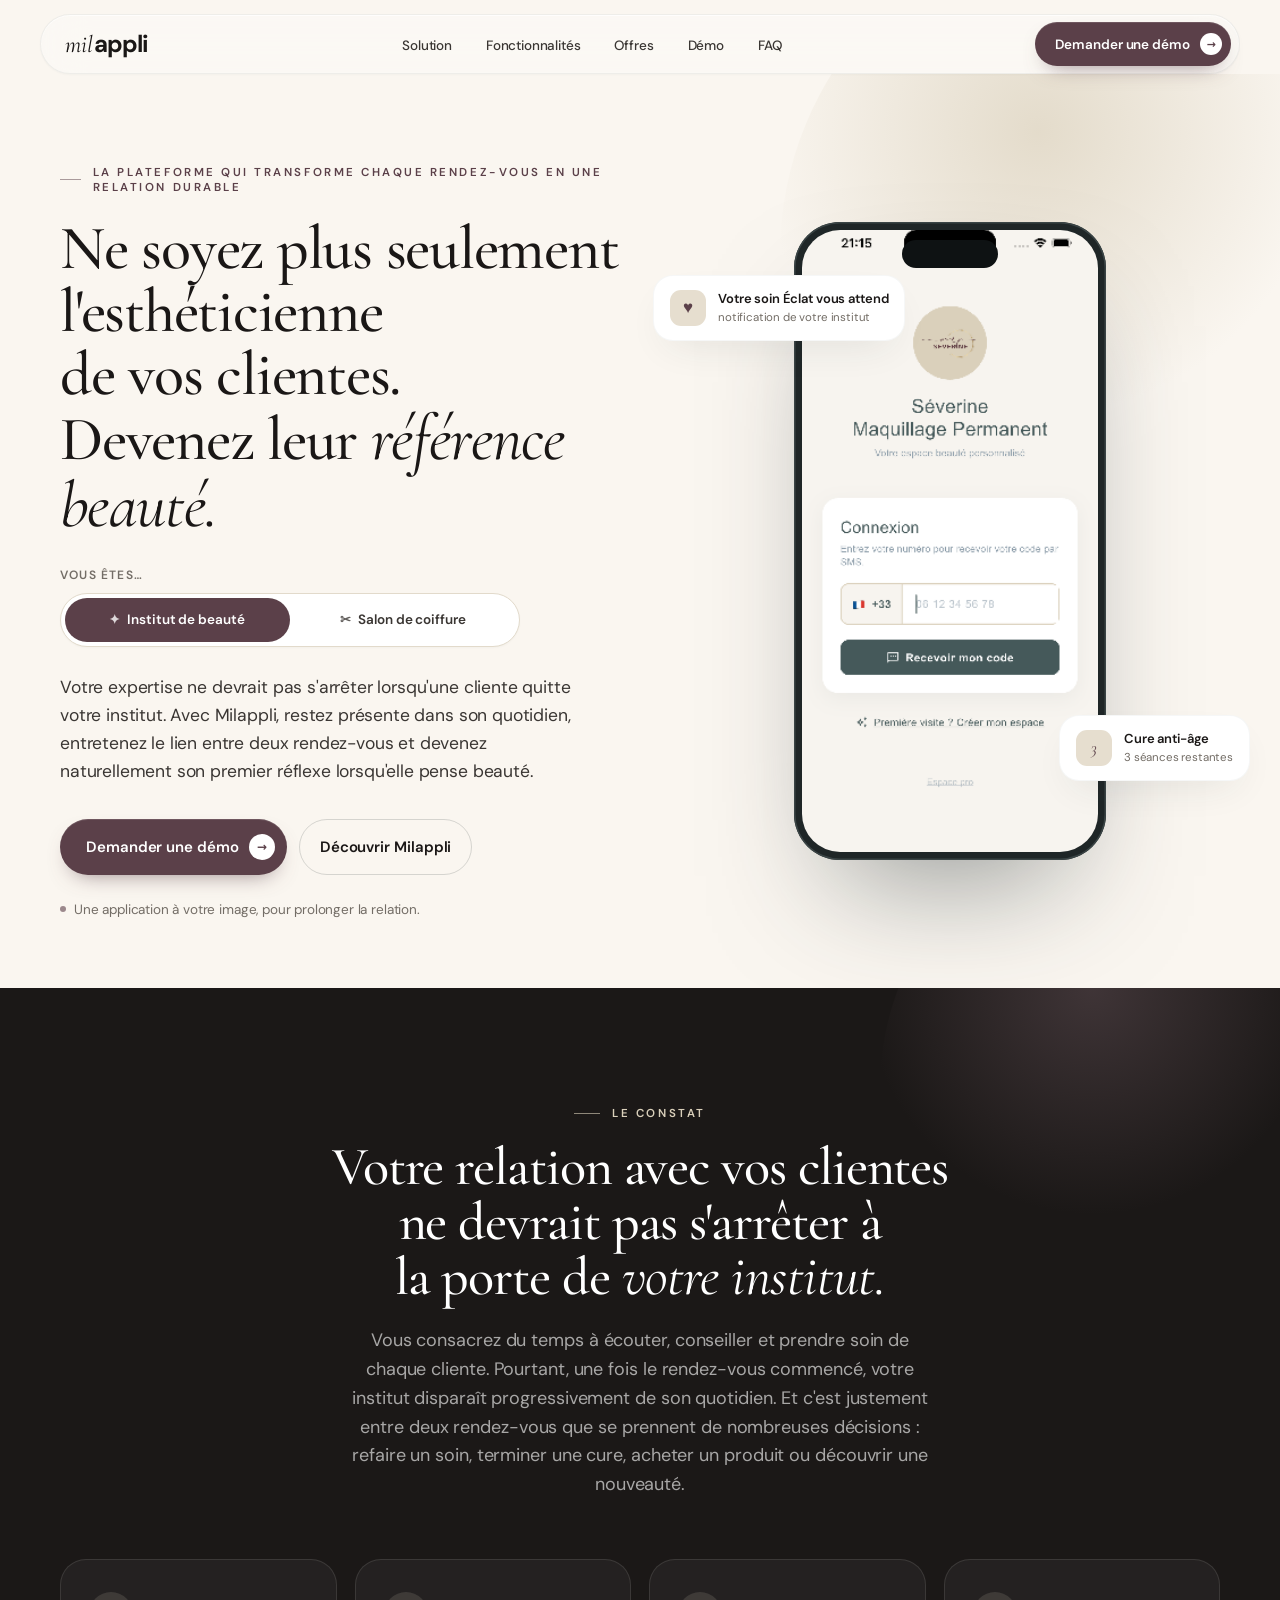
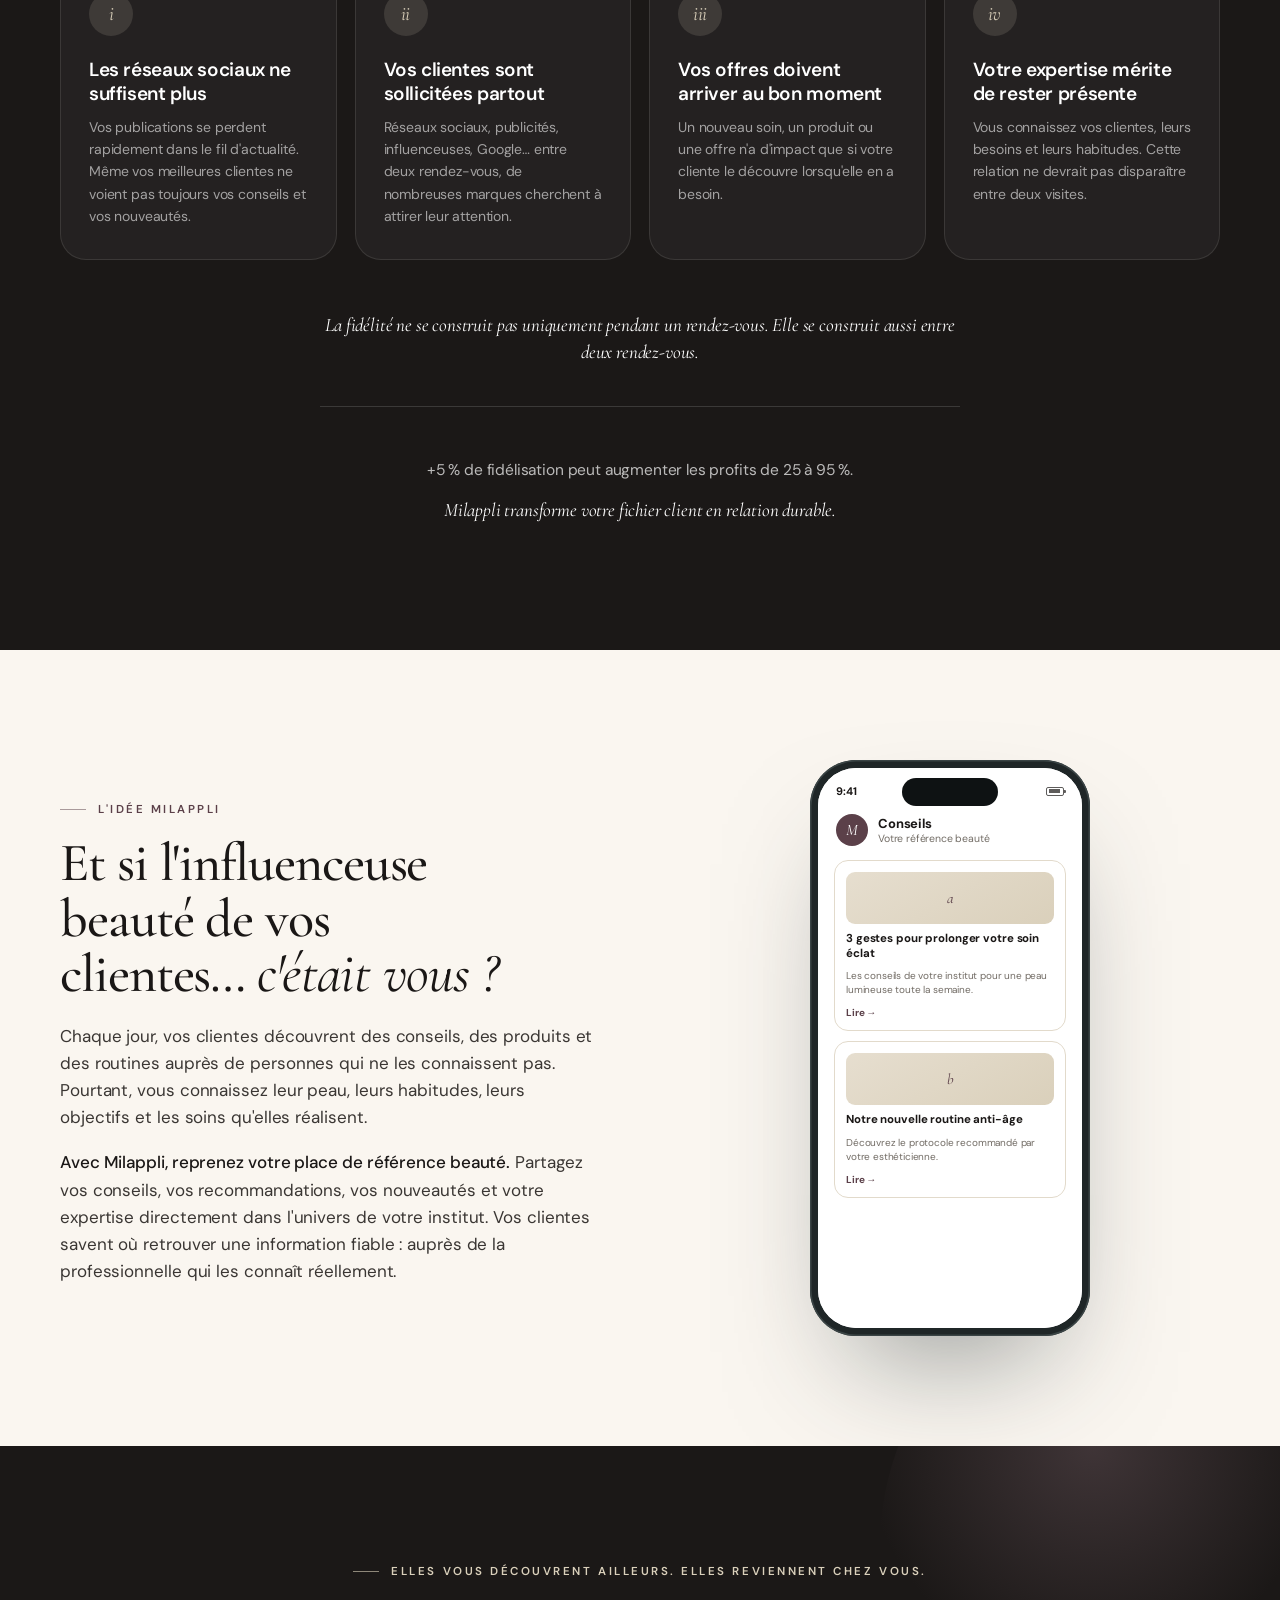
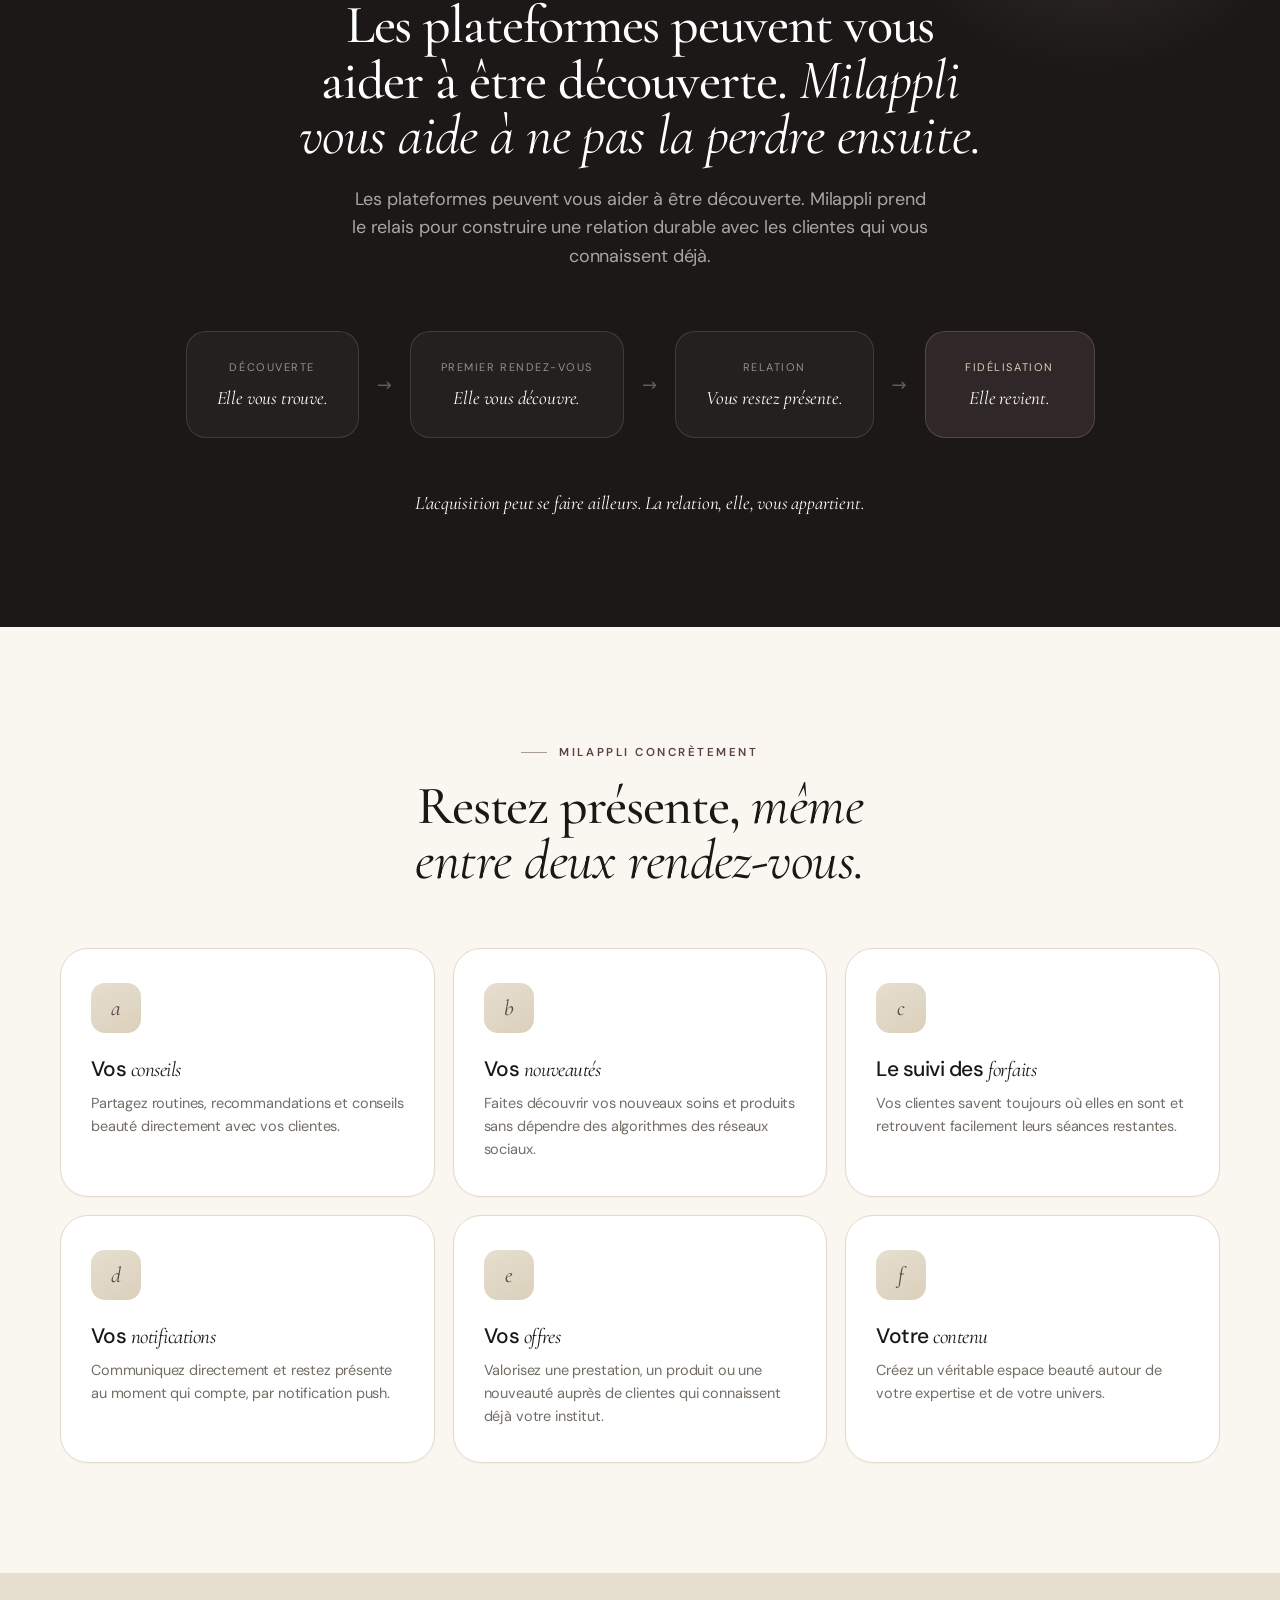
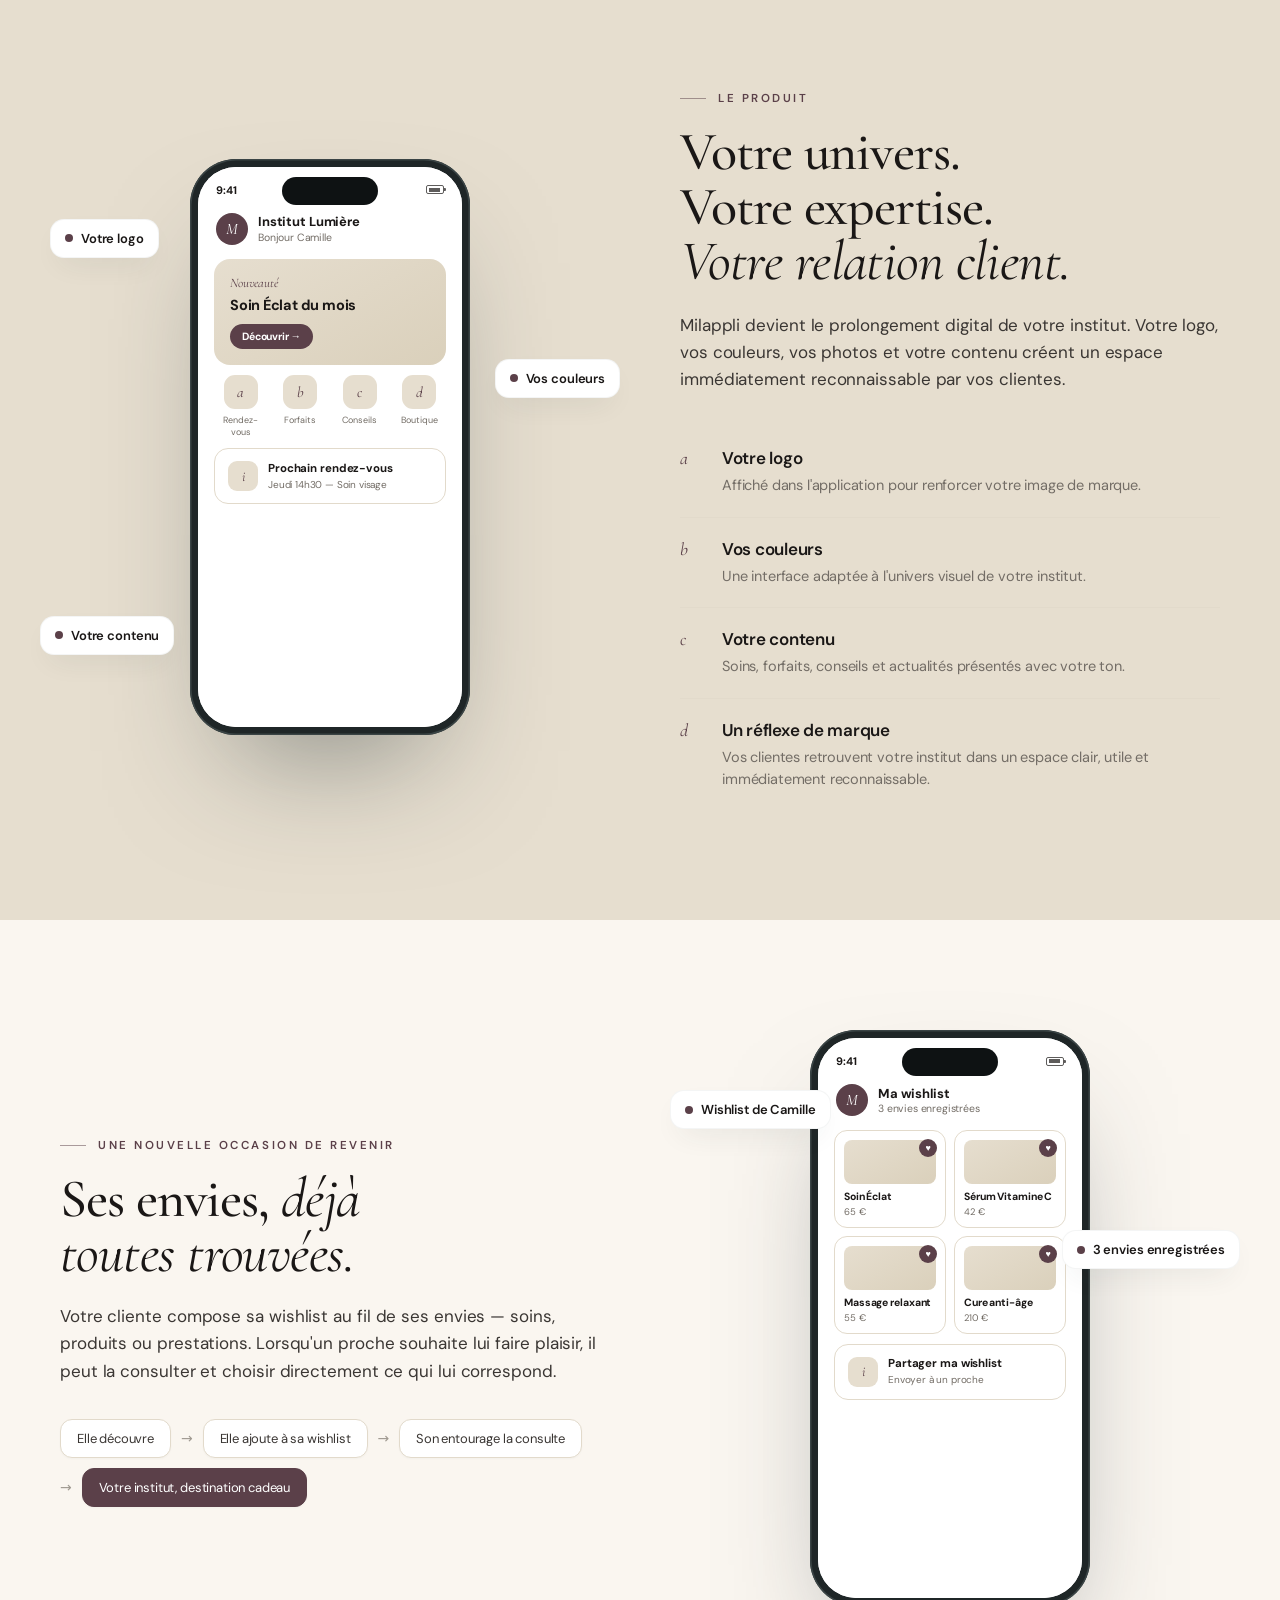
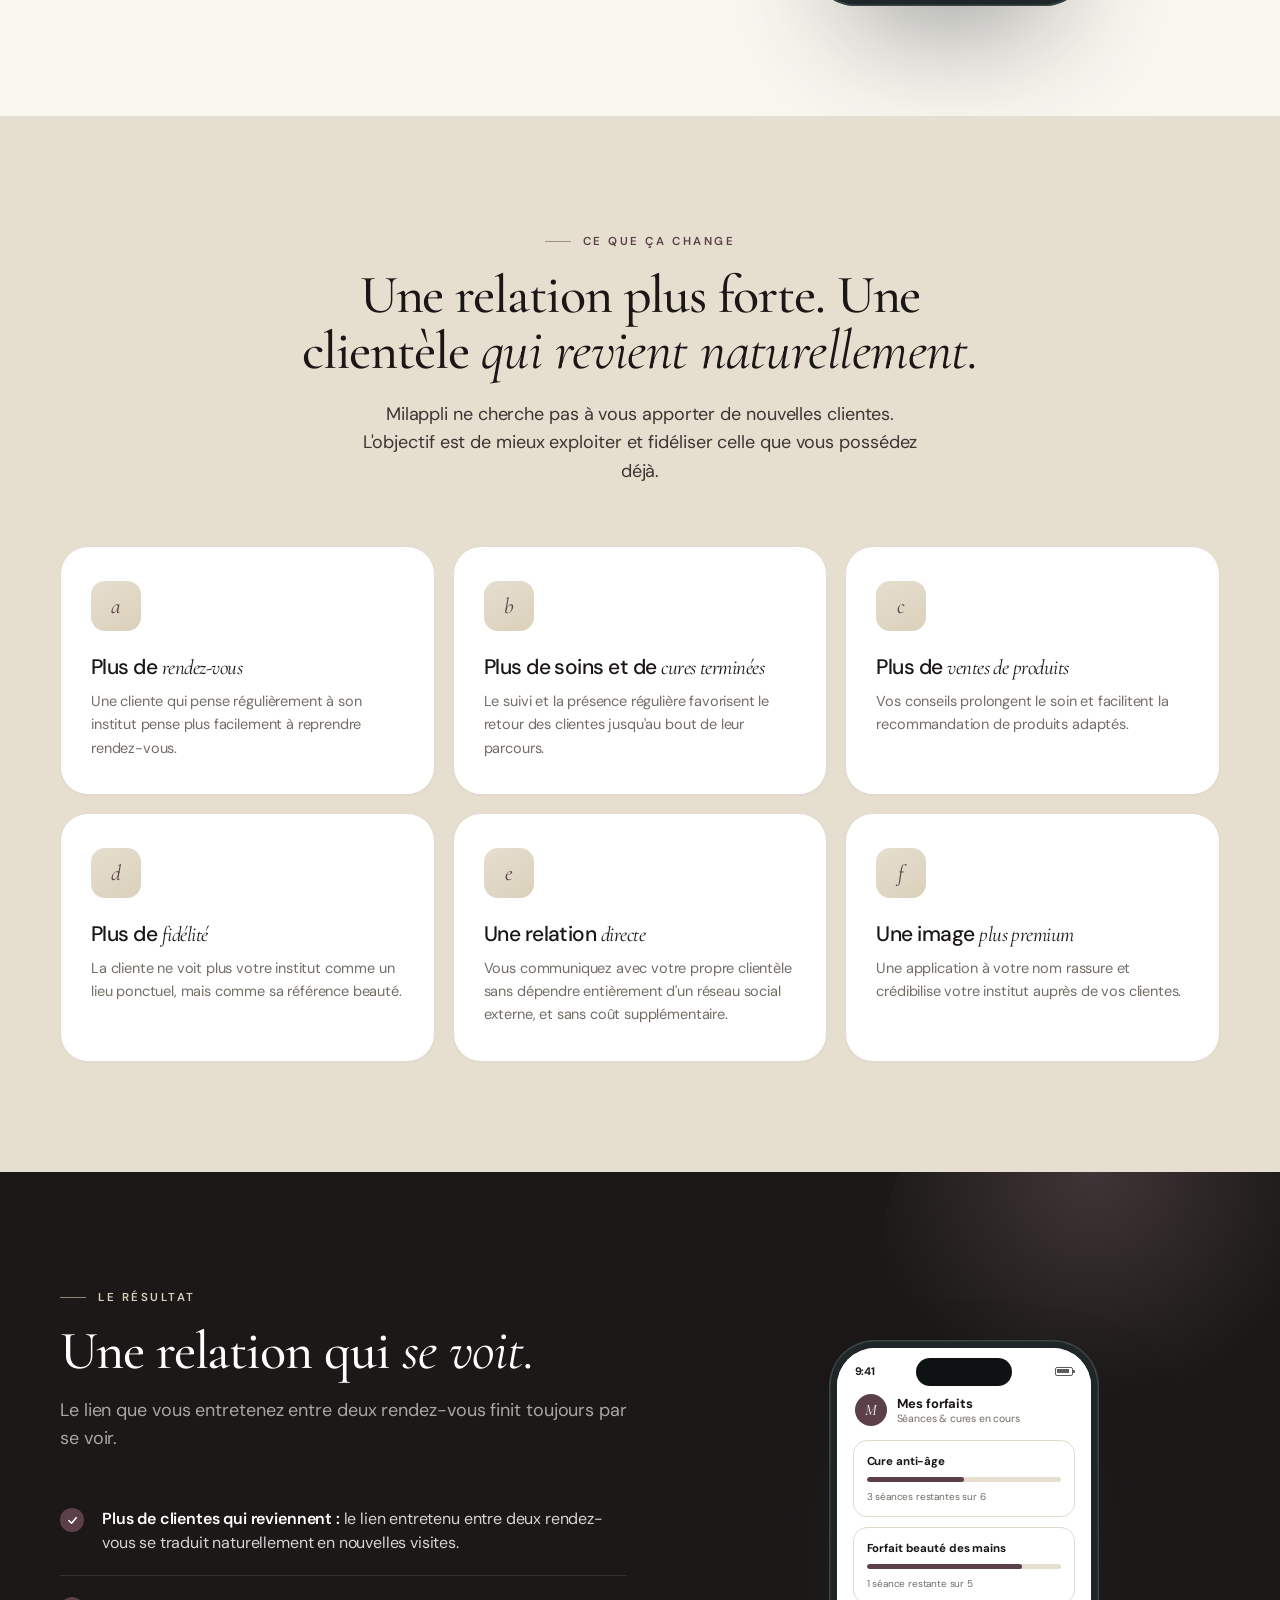
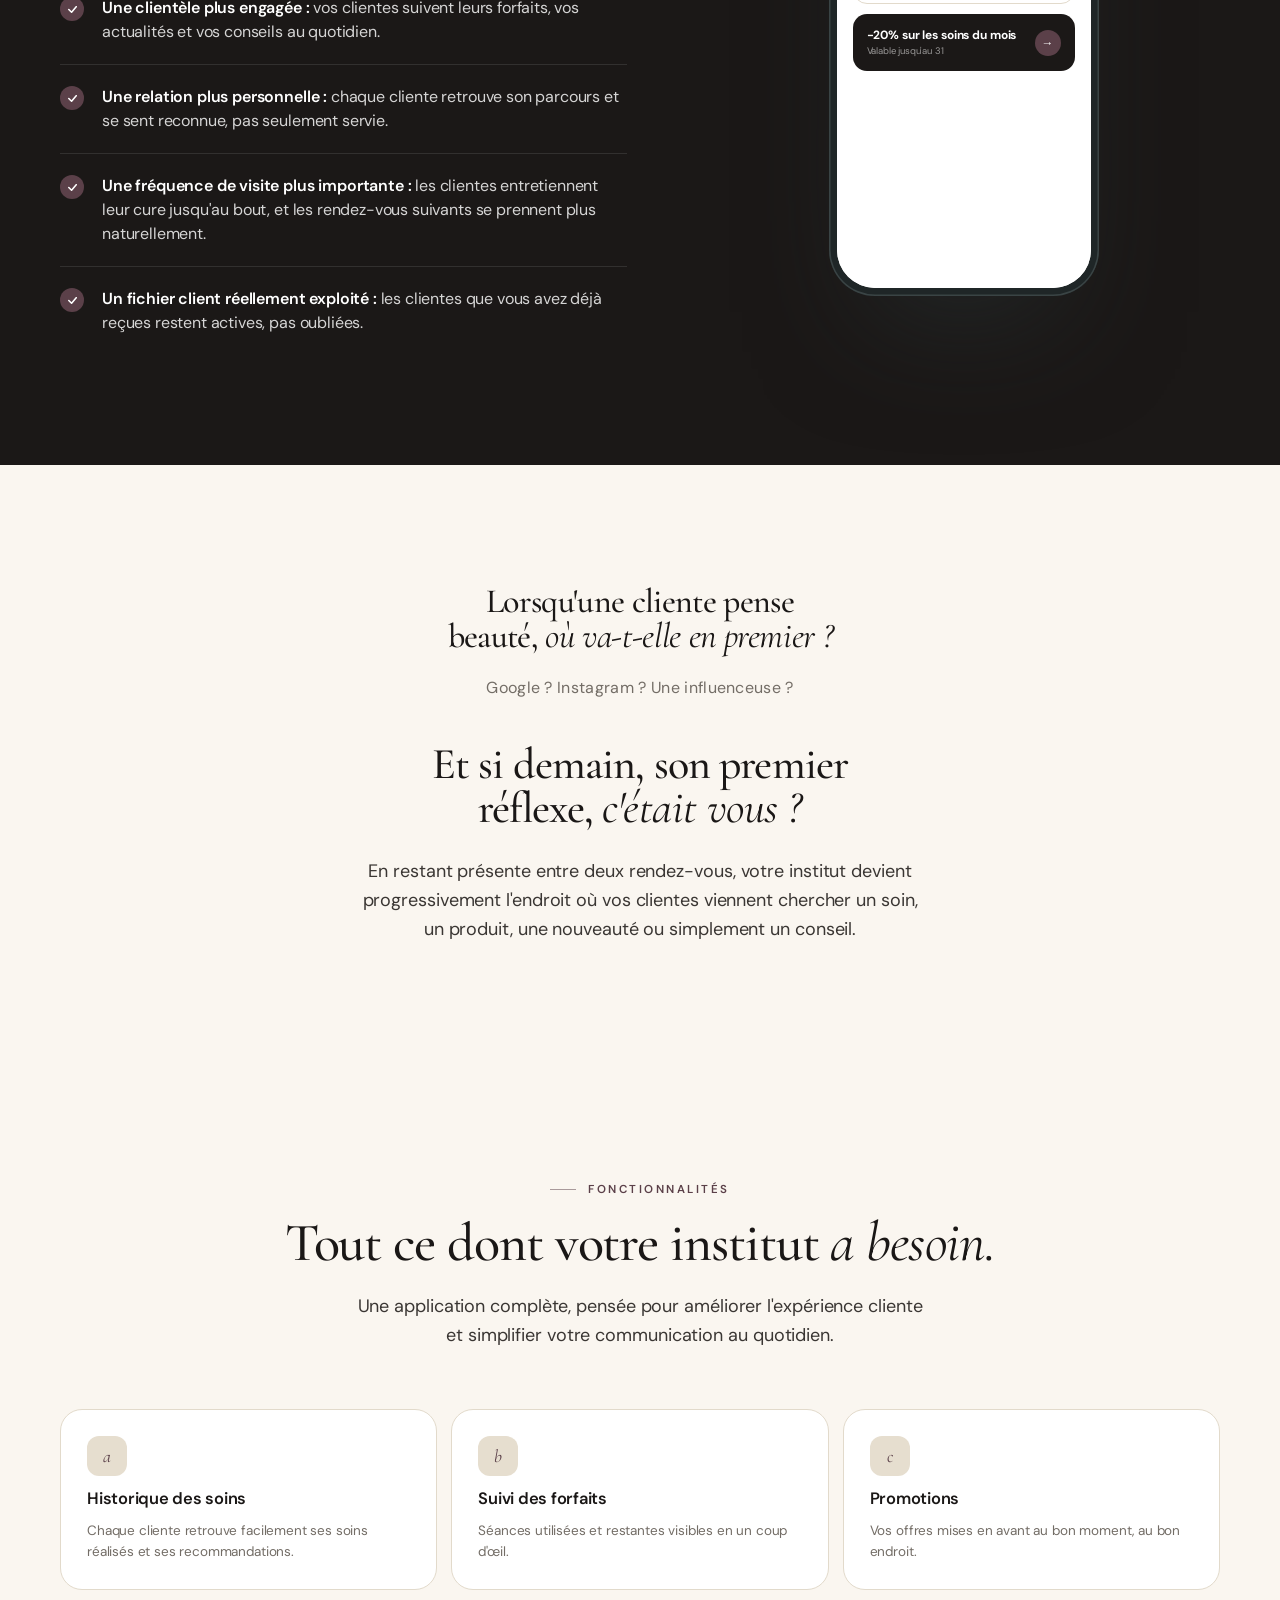
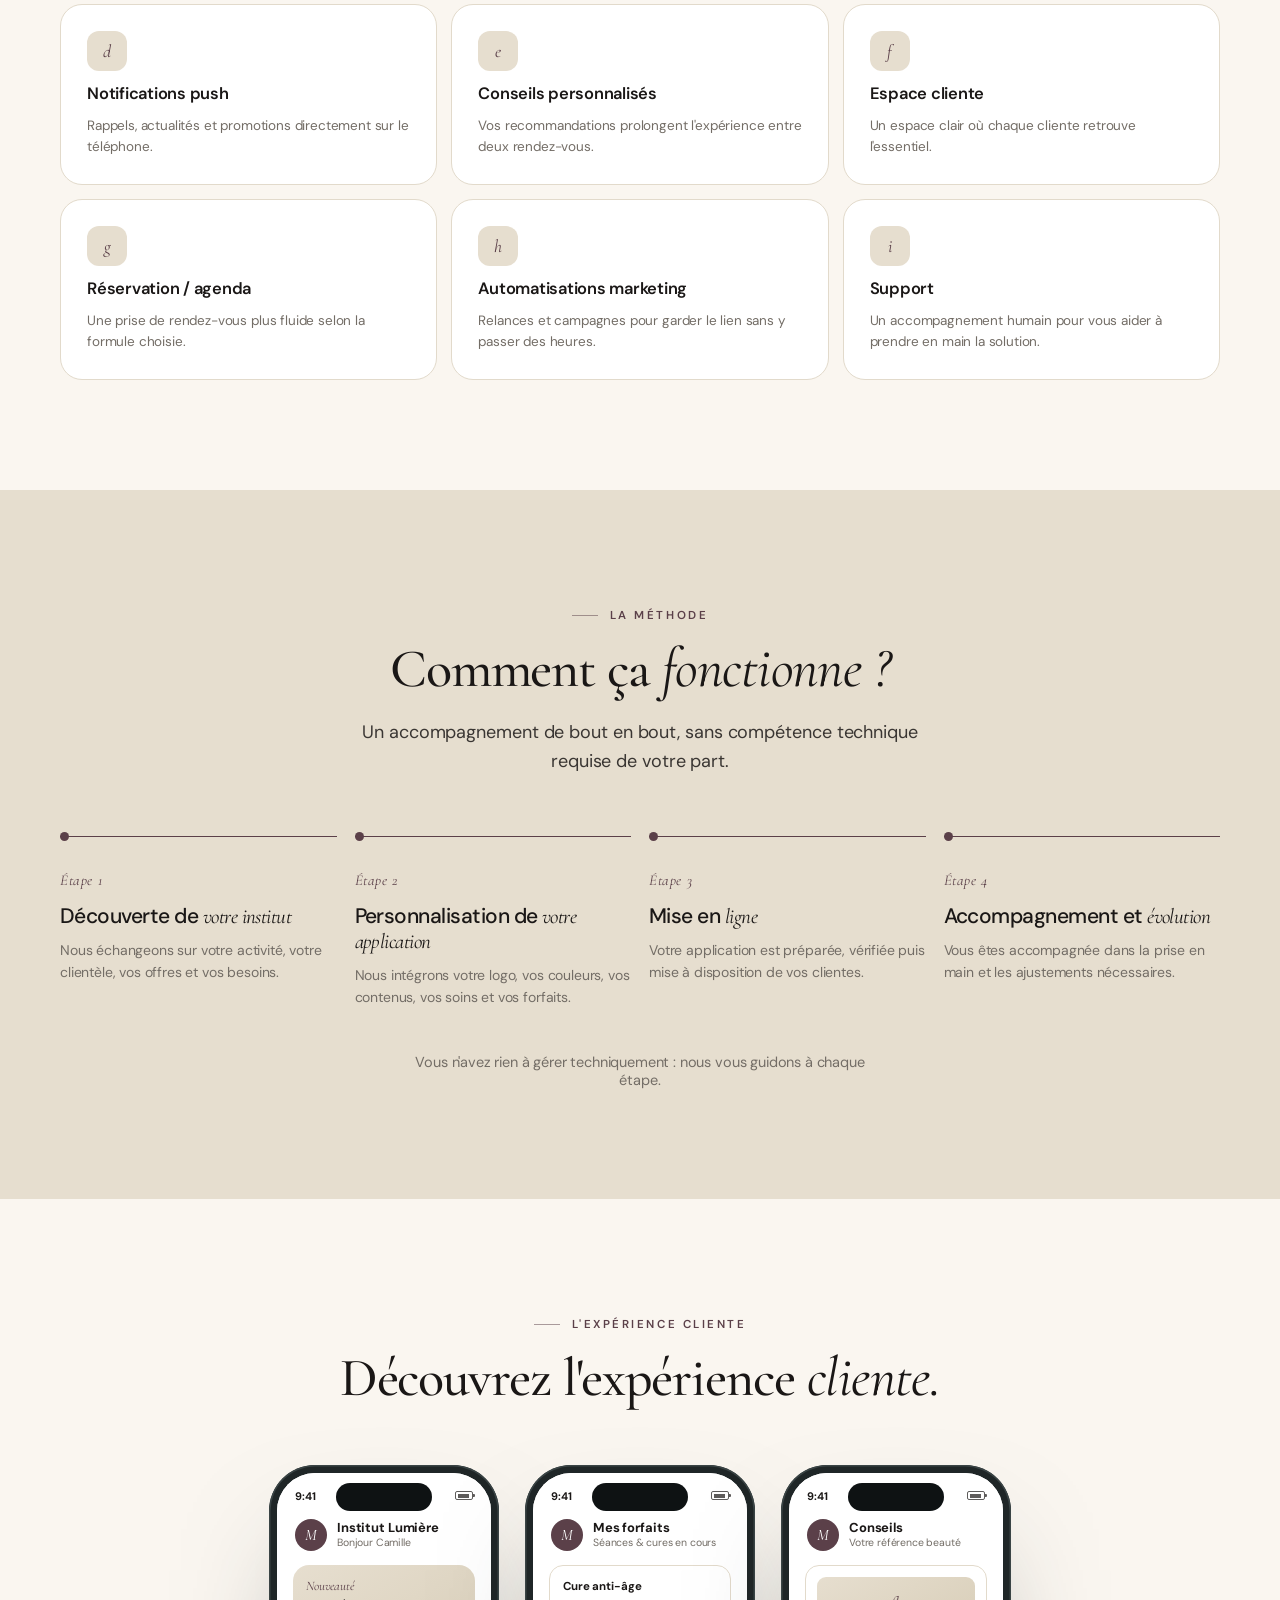
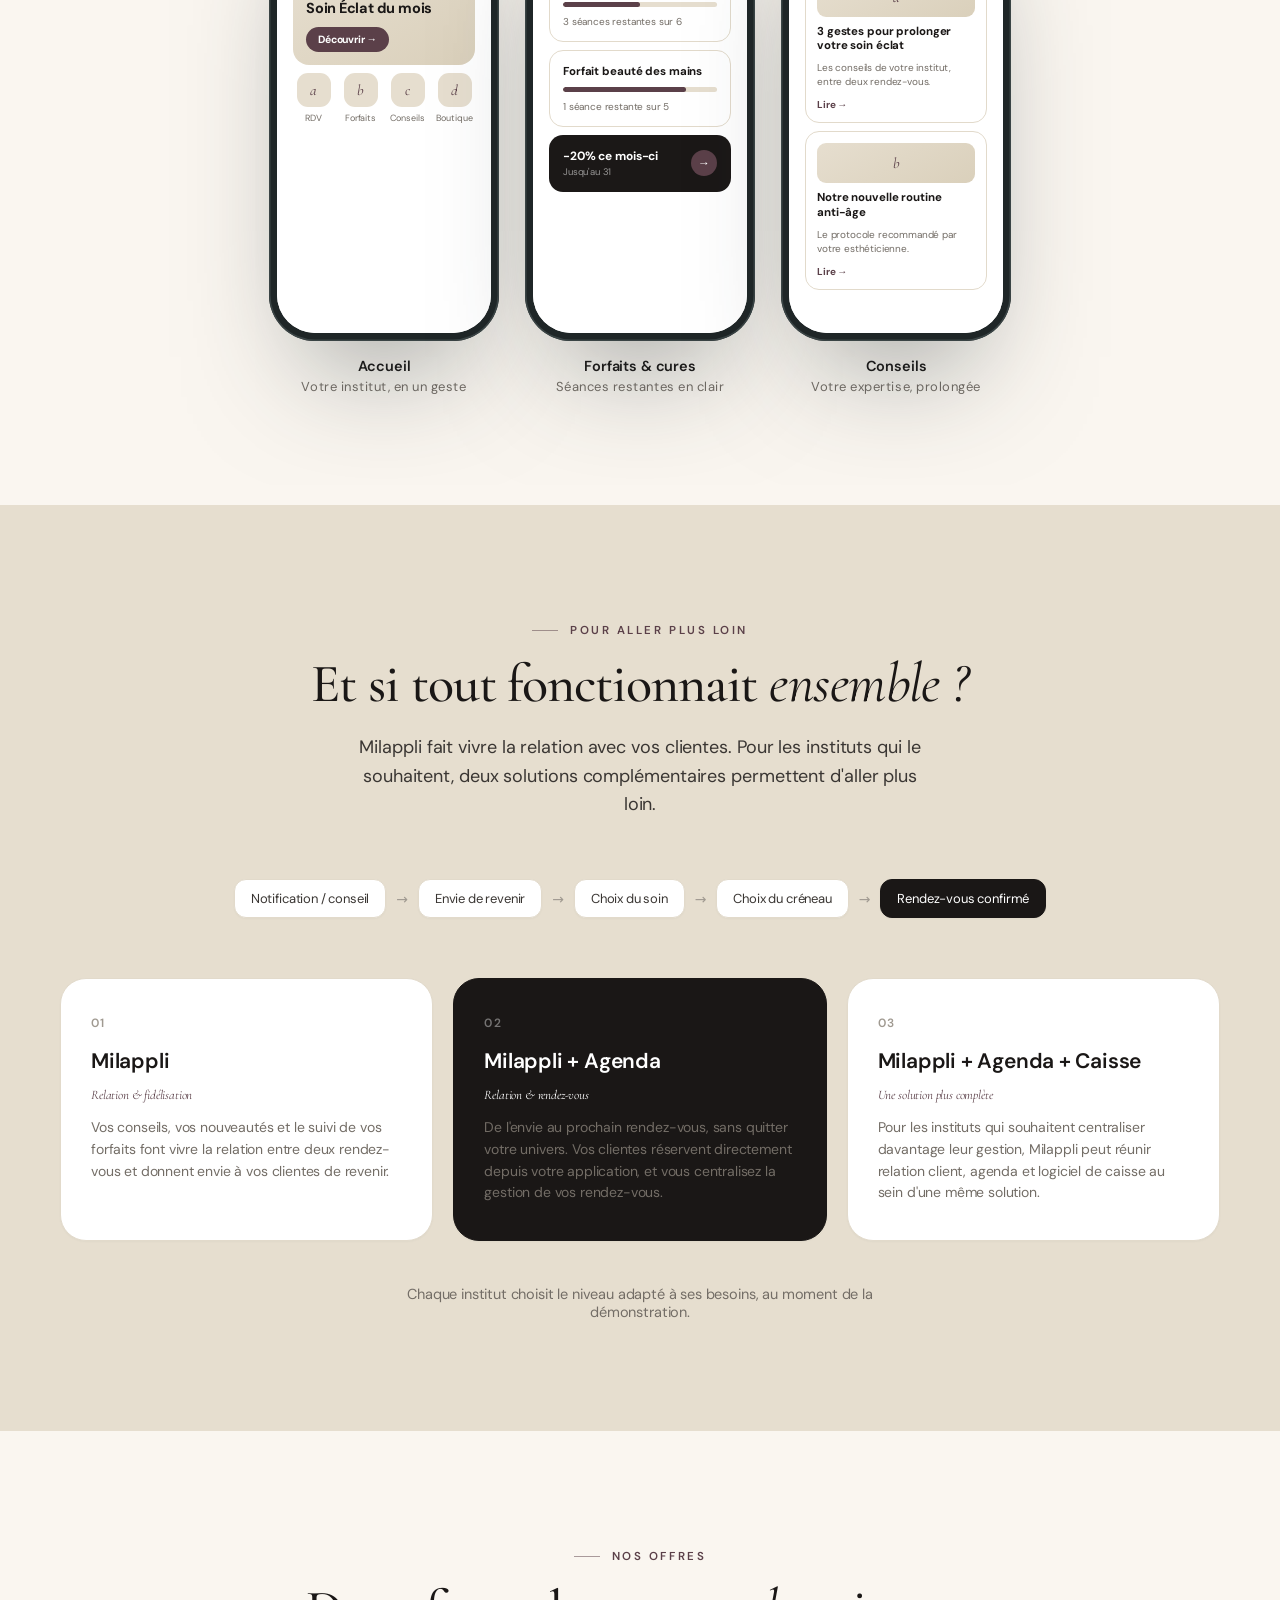
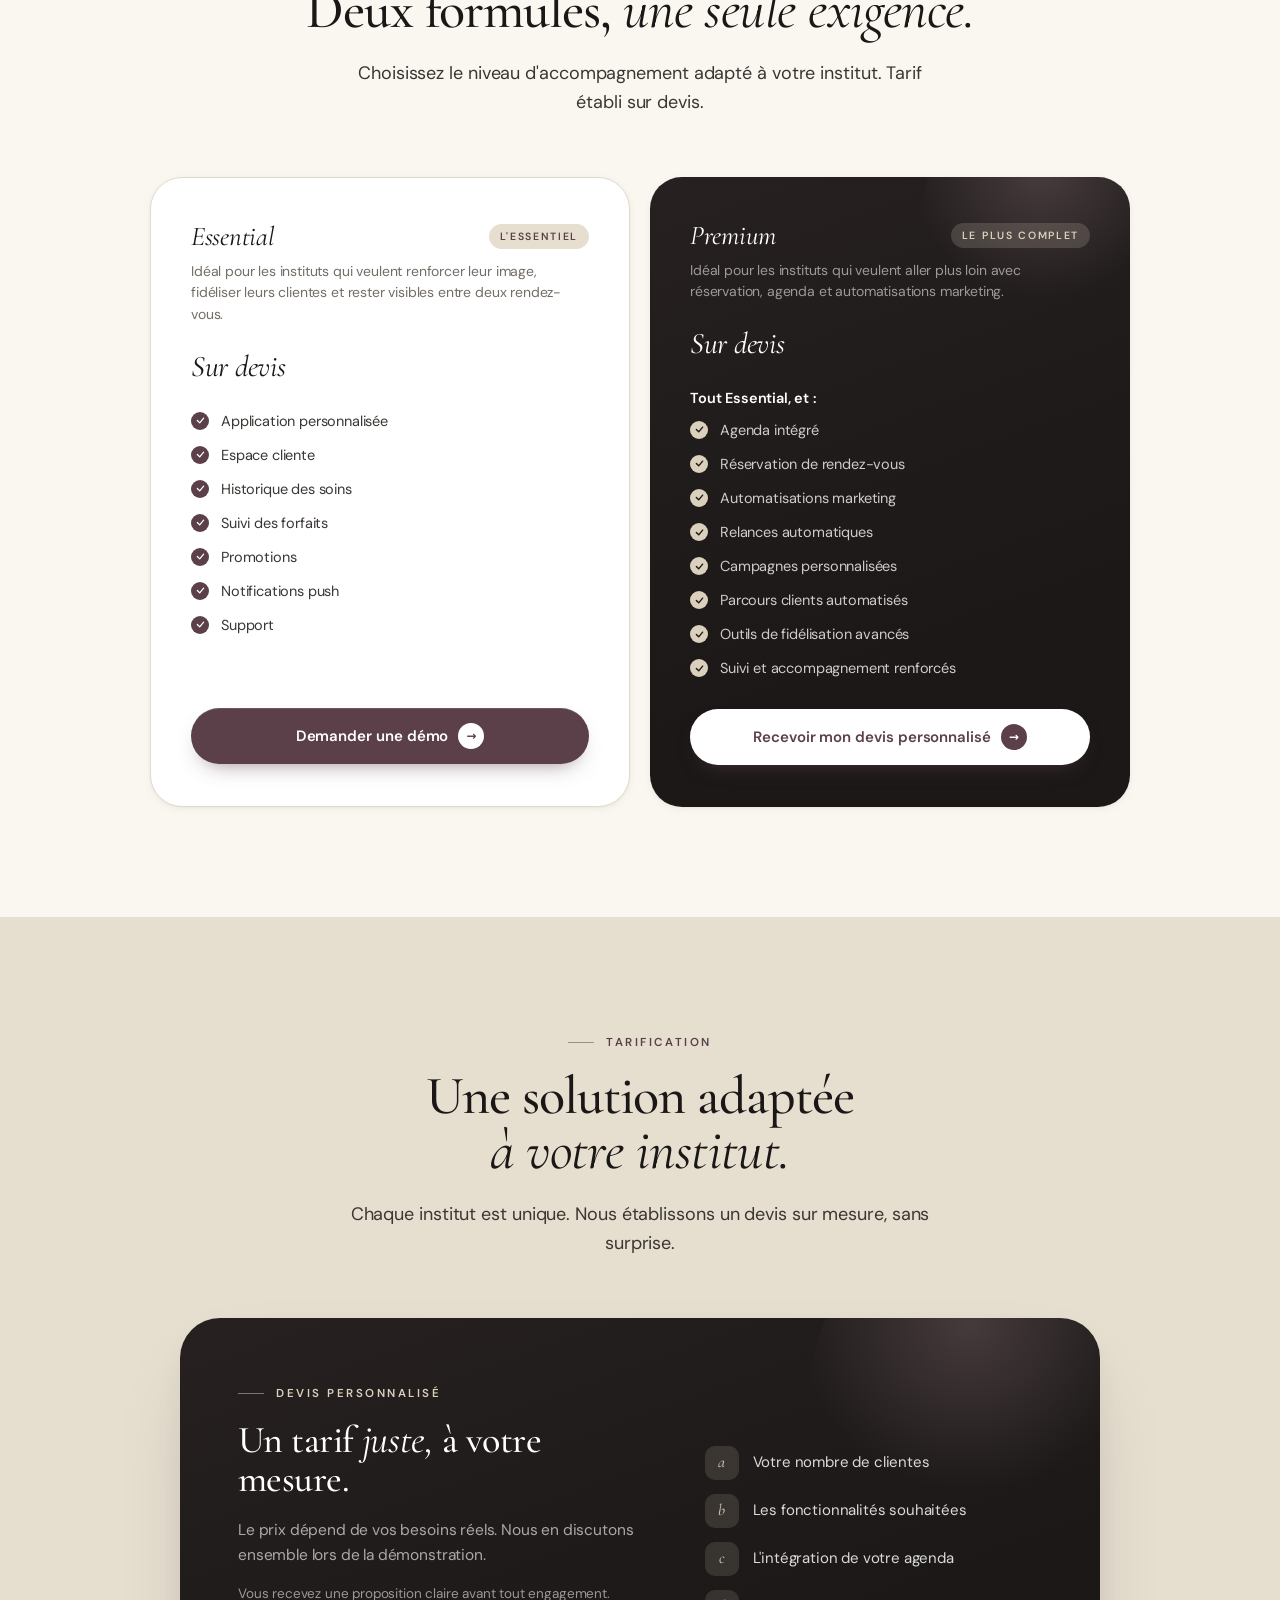
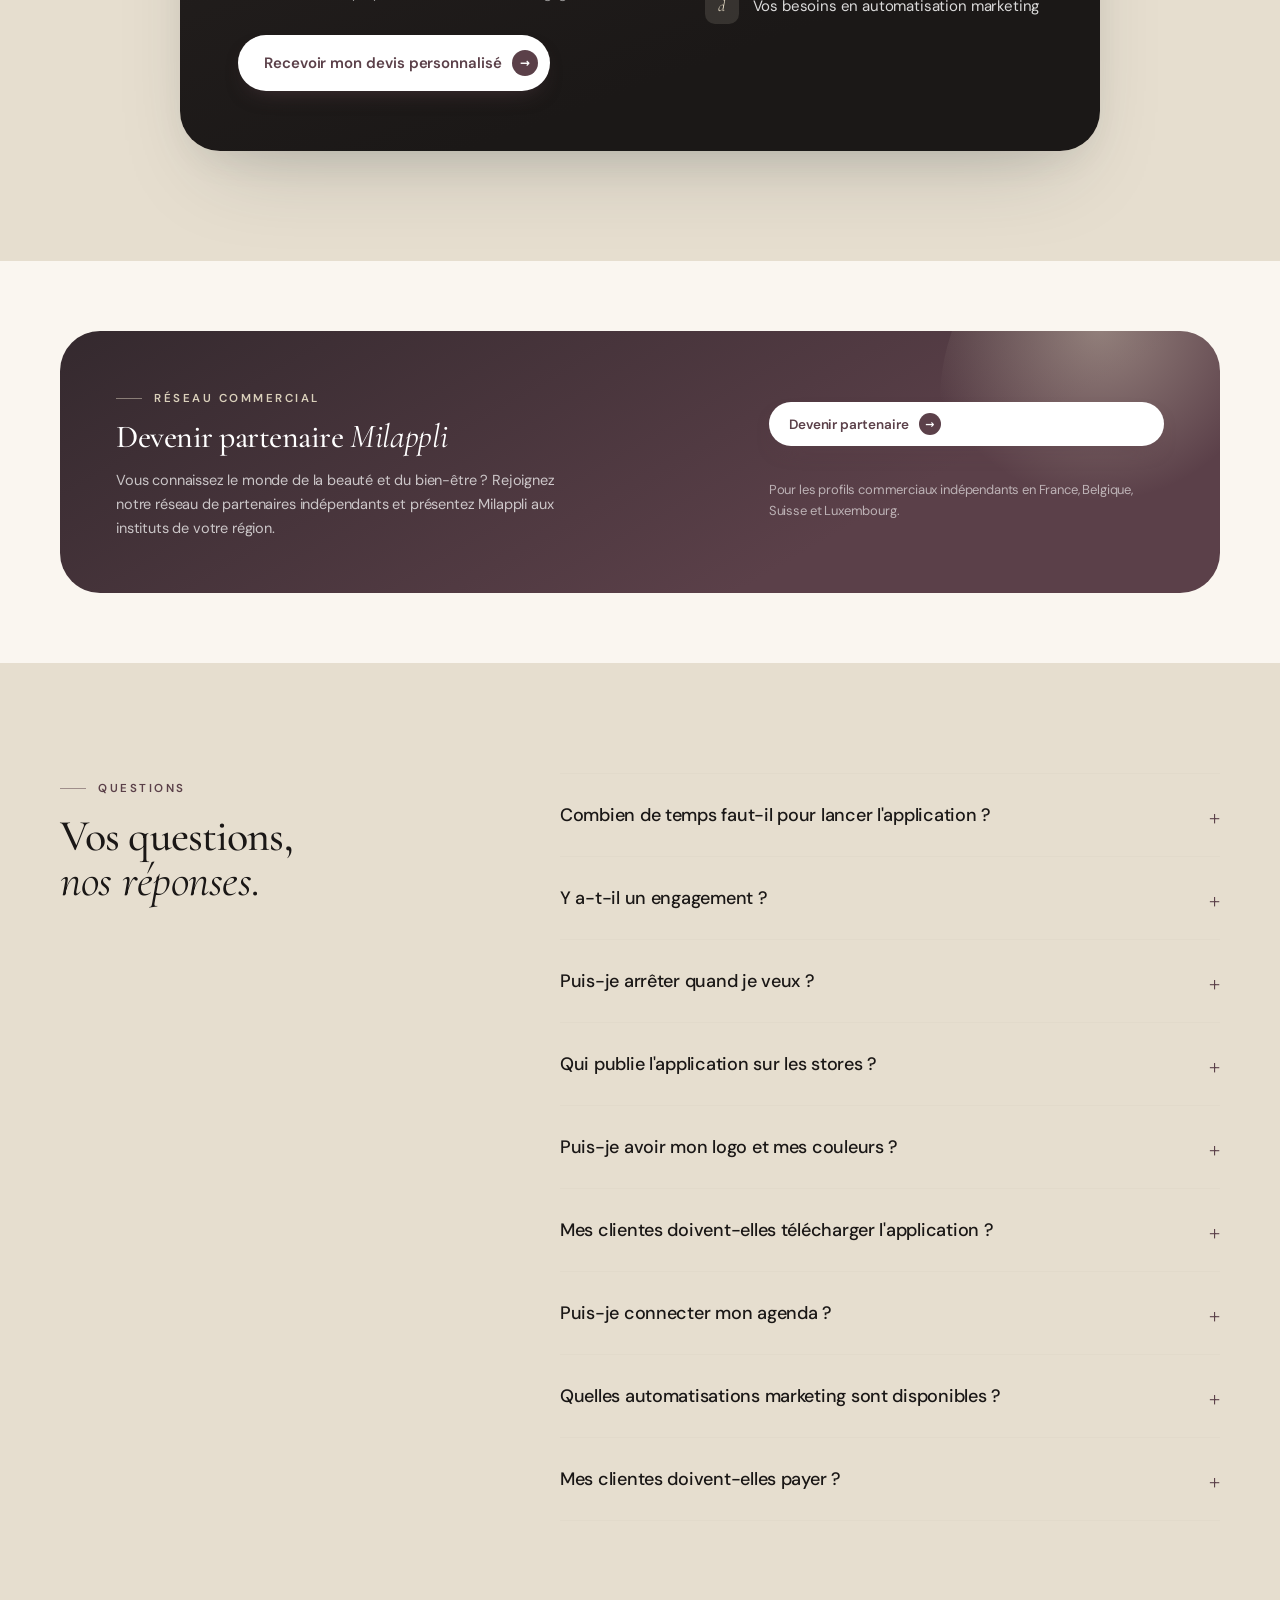
==== commit f111b625: "Ajoute les pages Mentions légales et Politique de confidentialité Deux nouvelles pages statiques (me" ====
--- a/index.html
+++ b/index.html
@@ -4,7 +4,7 @@
 <title>Milappli — Votre application mobile pour fidéliser vos clientes</title>
 <meta name="description" content="Milappli, l'application mobile personnalisée pour instituts de beauté : conseils, suivi des forfaits, offres et notifications entre deux rendez-vous.">
 <meta name="viewport" content="width=device-width, initial-scale=1">
-<link rel="canonical" href="https://DOMAINE_A_COMPLETER.fr/">
+<link rel="canonical" href="https://milappli.com/">
 
 <link rel="icon" type="image/png" sizes="512x512" href="images/favicon-512.png">
 <link rel="icon" type="image/png" sizes="32x32" href="images/favicon-32.png">
@@ -16,15 +16,15 @@
 <meta property="og:site_name" content="Milappli">
 <meta property="og:title" content="Milappli — Votre application mobile pour fidéliser vos clientes">
 <meta property="og:description" content="Milappli, l'application mobile personnalisée pour instituts de beauté : conseils, suivi des forfaits, offres et notifications entre deux rendez-vous.">
-<meta property="og:url" content="https://DOMAINE_A_COMPLETER.fr/">
-<meta property="og:image" content="https://DOMAINE_A_COMPLETER.fr/images/og-image.png">
+<meta property="og:url" content="https://milappli.com/">
+<meta property="og:image" content="https://milappli.com/images/og-image.png">
 <meta property="og:image:width" content="1200">
 <meta property="og:image:height" content="630">
 
 <meta name="twitter:card" content="summary_large_image">
 <meta name="twitter:title" content="Milappli — Votre application mobile pour fidéliser vos clientes">
 <meta name="twitter:description" content="Milappli, l'application mobile personnalisée pour instituts de beauté : conseils, suivi des forfaits, offres et notifications entre deux rendez-vous.">
-<meta name="twitter:image" content="https://DOMAINE_A_COMPLETER.fr/images/og-image.png">
+<meta name="twitter:image" content="https://milappli.com/images/og-image.png">
 
 <link rel="stylesheet" href="css/style.css">
 </head>
@@ -650,7 +650,7 @@
       </div>
       <div><h6>Produit</h6><ul><li><a href="#solution">Solution</a></li><li><a href="#features">Fonctionnalités</a></li><li><a href="#offres">Offres</a></li><li><a href="#contact" data-contact-subject="demo">Démo</a></li><li><a href="#faq">FAQ</a></li></ul></div>
       <div><h6>Société</h6><ul><li><a href="#contact">Contact</a></li><li><a href="#contact" data-contact-subject="partenaire">Devenir partenaire</a></li></ul></div>
-      <div><h6>Légal</h6><ul><li><span class="foot-soon">Mentions légales</span></li><li><span class="foot-soon">Politique de confidentialité</span></li><li><span class="foot-soon">Conditions générales</span></li></ul></div>
+      <div><h6>Légal</h6><ul><li><a href="mentions-legales.html">Mentions légales</a></li><li><a href="politique-de-confidentialite.html">Politique de confidentialité</a></li></ul></div>
     </div>
     <div class="legal">
       <span>© 2026 Milappli — Tous droits réservés.</span>
--- a/css/style.css
+++ b/css/style.css
@@ -210,7 +210,7 @@
   .cta.ghost:hover{background:rgba(44,56,57,.04); border-color:rgba(44,56,57,.3)}
   .cta.ghost .arrow{display:none}
   .cta.block{width:100%; justify-content:center; padding:15px 22px}
-  .burger{display:none; width:42px; height:42px; border-radius:999px; border:1px solid var(--line); background:var(--card); cursor:pointer; padding:0; align-items:center; justify-content:center}
+  .burger{display:none; width:44px; height:44px; border-radius:999px; border:1px solid var(--line); background:var(--card); cursor:pointer; padding:0; align-items:center; justify-content:center}
   .burger span{display:block; width:18px; height:1.6px; background:var(--ink); position:relative}
   .burger span::before,.burger span::after{content:""; position:absolute; left:0; right:0; height:1.6px; background:var(--ink); transition:transform .3s, top .3s}
   .burger span::before{top:-6px} .burger span::after{top:6px}
@@ -250,7 +250,7 @@
   .profile-switch-tabs{position:relative; display:grid; grid-template-columns:1fr 1fr; gap:2px; background:var(--card); border:1px solid var(--line); border-radius:999px; padding:4px; box-shadow:var(--shadow-xs); max-width:460px}
   .profile-switch-tabs::before{content:""; position:absolute; top:4px; left:4px; bottom:4px; width:calc(50% - 4px); border-radius:999px; background:var(--burgundy); transition:transform .35s var(--ease); z-index:0}
   .profile-switch-tabs[data-active="coiffeur"]::before{transform:translateX(100%)}
-  .profile-tab{position:relative; z-index:1; display:flex; align-items:center; justify-content:center; gap:7px; border:none; background:transparent; cursor:pointer; padding:11px 14px; font-family:"DM Sans", sans-serif; font-size:13.5px; font-weight:600; letter-spacing:-0.005em; color:var(--ink-2); border-radius:999px; transition:color .3s var(--ease)}
+  .profile-tab{position:relative; z-index:1; display:flex; align-items:center; justify-content:center; gap:7px; min-height:44px; border:none; background:transparent; cursor:pointer; padding:11px 14px; font-family:"DM Sans", sans-serif; font-size:13.5px; font-weight:600; letter-spacing:-0.005em; color:var(--ink-2); border-radius:999px; transition:color .3s var(--ease)}
   .profile-tab .pt-ic{font-size:13px; opacity:.8}
   .profile-tab[aria-selected="true"]{color:#fff}
   .profile-tab:hover{color:var(--burgundy)}
@@ -367,9 +367,9 @@
 
   /* ---------- FAQ ---------- */
   .faq-grid{display:grid; grid-template-columns:.8fr 1.2fr; gap:60px; align-items:start}
-  .faq-list details{border-top:1px solid var(--line); padding:24px 0; cursor:pointer}
+  .faq-list details{border-top:1px solid var(--line); padding:14px 0; cursor:pointer}
   .faq-list details:last-child{border-bottom:1px solid var(--line)}
-  .faq-list summary{list-style:none; display:flex; justify-content:space-between; align-items:center; gap:24px; font-size:18px; font-weight:500; letter-spacing:-0.015em; color:var(--ink)}
+  .faq-list summary{list-style:none; display:flex; justify-content:space-between; align-items:center; gap:24px; min-height:44px; padding:10px 0; font-size:18px; font-weight:500; letter-spacing:-0.015em; color:var(--ink)}
   .faq-list summary::-webkit-details-marker{display:none}
   .faq-list summary::after{content:"+"; font-family:"Cormorant Garamond","Times New Roman",serif; font-style:italic; font-size:28px; color:var(--burgundy); transition:transform .3s}
   .faq-list details[open] summary::after{transform:rotate(45deg)}
@@ -393,7 +393,6 @@
   .foot ul{list-style:none; padding:0; margin:0; display:flex; flex-direction:column; gap:11px}
   .foot a{color:rgba(255,255,255,.65); text-decoration:none; font-size:14px; transition:color .2s, transform .2s; display:inline-block}
   .foot a:hover{color:#fff; transform:translateX(2px)}
-  .foot-soon{color:rgba(255,255,255,.35); font-size:14px; display:inline-block; cursor:default}
   .legal{display:flex; justify-content:space-between; align-items:center; padding-top:24px; font-size:12.5px; color:rgba(255,255,255,.5); flex-wrap:wrap; gap:12px}
   .legal .made{font-family:"Cormorant Garamond","Times New Roman",serif; font-style:italic}
   .zones{font-size:12.5px; color:rgba(255,255,255,.55); display:flex; gap:18px}
@@ -526,7 +525,7 @@
   .contact-card .field{display:flex; flex-direction:column; gap:8px}
   .contact-card label{font-size:13px; font-weight:600; color:var(--ink-2)}
   .contact-card input[type="text"], .contact-card input[type="email"], .contact-card textarea, .contact-card select{
-    font-family:inherit; font-size:15px; color:var(--ink); background:var(--bg); border:1px solid var(--line);
+    font-family:inherit; font-size:16px; color:var(--ink); background:var(--bg); border:1px solid var(--line);
     border-radius:14px; padding:13px 16px; outline:none; transition:border-color .25s, box-shadow .25s;
   }
   .contact-card select{appearance:none; background-image:url("data:image/svg+xml;utf8,<svg xmlns='http://www.w3.org/2000/svg' viewBox='0 0 14 14'><path d='M3 5l4 4 4-4' fill='none' stroke='%23736D66' stroke-width='1.6' stroke-linecap='round' stroke-linejoin='round'/></svg>"); background-repeat:no-repeat; background-position:right 16px center; padding-right:40px}
@@ -540,6 +539,29 @@
   .form-msg.is-success{color:#2E7D46}
   .form-msg.is-error{color:#B3261E}
 
+  /* ---------- LEGAL PAGES ---------- */
+  .legal-hero{padding:150px 0 50px}
+  .legal-hero .wrap{max-width:760px}
+  .legal-back{display:inline-flex; align-items:center; gap:6px; font-size:13.5px; font-weight:600; color:var(--ink-2); text-decoration:none; transition:color .25s var(--ease)}
+  .legal-back:hover{color:var(--burgundy)}
+  .legal-hero h1{font-family:"Cormorant Garamond",serif; font-size:46px; line-height:1.05; letter-spacing:-0.02em; font-weight:500; margin:20px 0 0; color:var(--ink)}
+  .legal-hero .updated{margin-top:14px; font-size:13.5px; color:var(--ink-3)}
+  .legal-content{padding:0 0 110px}
+  .legal-content .wrap{max-width:760px}
+  .legal-content section{margin-top:50px; scroll-margin-top:100px}
+  .legal-content section:first-of-type{margin-top:8px}
+  .legal-content h2{font-family:"Cormorant Garamond",serif; font-size:26px; font-weight:500; letter-spacing:-0.01em; color:var(--ink); margin:0 0 16px}
+  .legal-content h3{font-size:14.5px; font-weight:600; color:var(--ink); margin:22px 0 8px; letter-spacing:-0.005em}
+  .legal-content p{font-size:15.5px; line-height:1.7; color:var(--ink-2); margin:0 0 14px}
+  .legal-content p:last-child{margin-bottom:0}
+  .legal-content ul{margin:0 0 14px; padding-left:20px}
+  .legal-content li{font-size:15.5px; line-height:1.7; color:var(--ink-2); margin-bottom:6px}
+  .legal-content a{color:var(--burgundy); text-decoration:underline; text-underline-offset:2px}
+  .legal-card{background:var(--card); border:1px solid var(--line); border-radius:22px; padding:30px 32px; box-shadow:var(--shadow-xs); margin:0 0 14px; display:grid; gap:16px}
+  .legal-card dt{font-size:11.5px; text-transform:uppercase; letter-spacing:.08em; color:var(--ink-3); font-weight:600}
+  .legal-card dd{margin:4px 0 0; font-size:15.5px; color:var(--ink)}
+  .legal-note{font-size:13.5px; color:var(--ink-3); font-style:italic; margin-top:16px}
+
   /* ---------- RESPONSIVE ---------- */
   @media(max-width:1080px){
     h2.sec-title{font-size:44px} .hero h1{font-size:52px} .final h2{font-size:46px} .partner h2{font-size:38px}
@@ -557,11 +579,15 @@
     .nav ul, .nav .right .cta{display:none} .burger{display:inline-flex}
     .wrap{padding:0 24px} .nav-outer{padding:0 20px} .nav{margin:14px 20px 0}
     .sec{padding:72px 0} .hero{padding:50px 0 40px}
+    .legal-hero{padding:120px 0 40px} .legal-hero h1{font-size:36px}
+    .legal-card{padding:24px 22px}
     .hero-grid{grid-template-columns:1fr; gap:36px} .hero h1{font-size:42px} .hero p.sub{max-width:none}
     .profile-switch-tabs{max-width:none} .profile-tab{font-size:12.5px; padding:10px 8px}
     .hero-visual{min-height:auto} .hero-visual .phone{width:260px; height:530px} .hero-visual .phone .screen{height:514px}
     .float-card.one{left:0} .float-card.two{right:0}
-    .sol-grid{grid-template-columns:1fr; gap:44px} .sol-visual{order:-1}
+    .sol-grid{grid-template-columns:1fr; gap:44px} .sol-visual{order:-1; flex-direction:column; gap:14px}
+    .sol-tags{position:static; inset:auto; display:flex; flex-wrap:wrap; justify-content:center; gap:10px; pointer-events:auto}
+    .sol-tag, .sol-tag.a, .sol-tag.b, .sol-tag.c{position:static; top:auto; left:auto; right:auto; bottom:auto}
     .ben-grid, .feat-grid, .prob-grid{grid-template-columns:1fr} .steps{grid-template-columns:1fr; gap:28px}
     .compare-grid{grid-template-columns:1fr}
     .levels-grid{grid-template-columns:1fr}
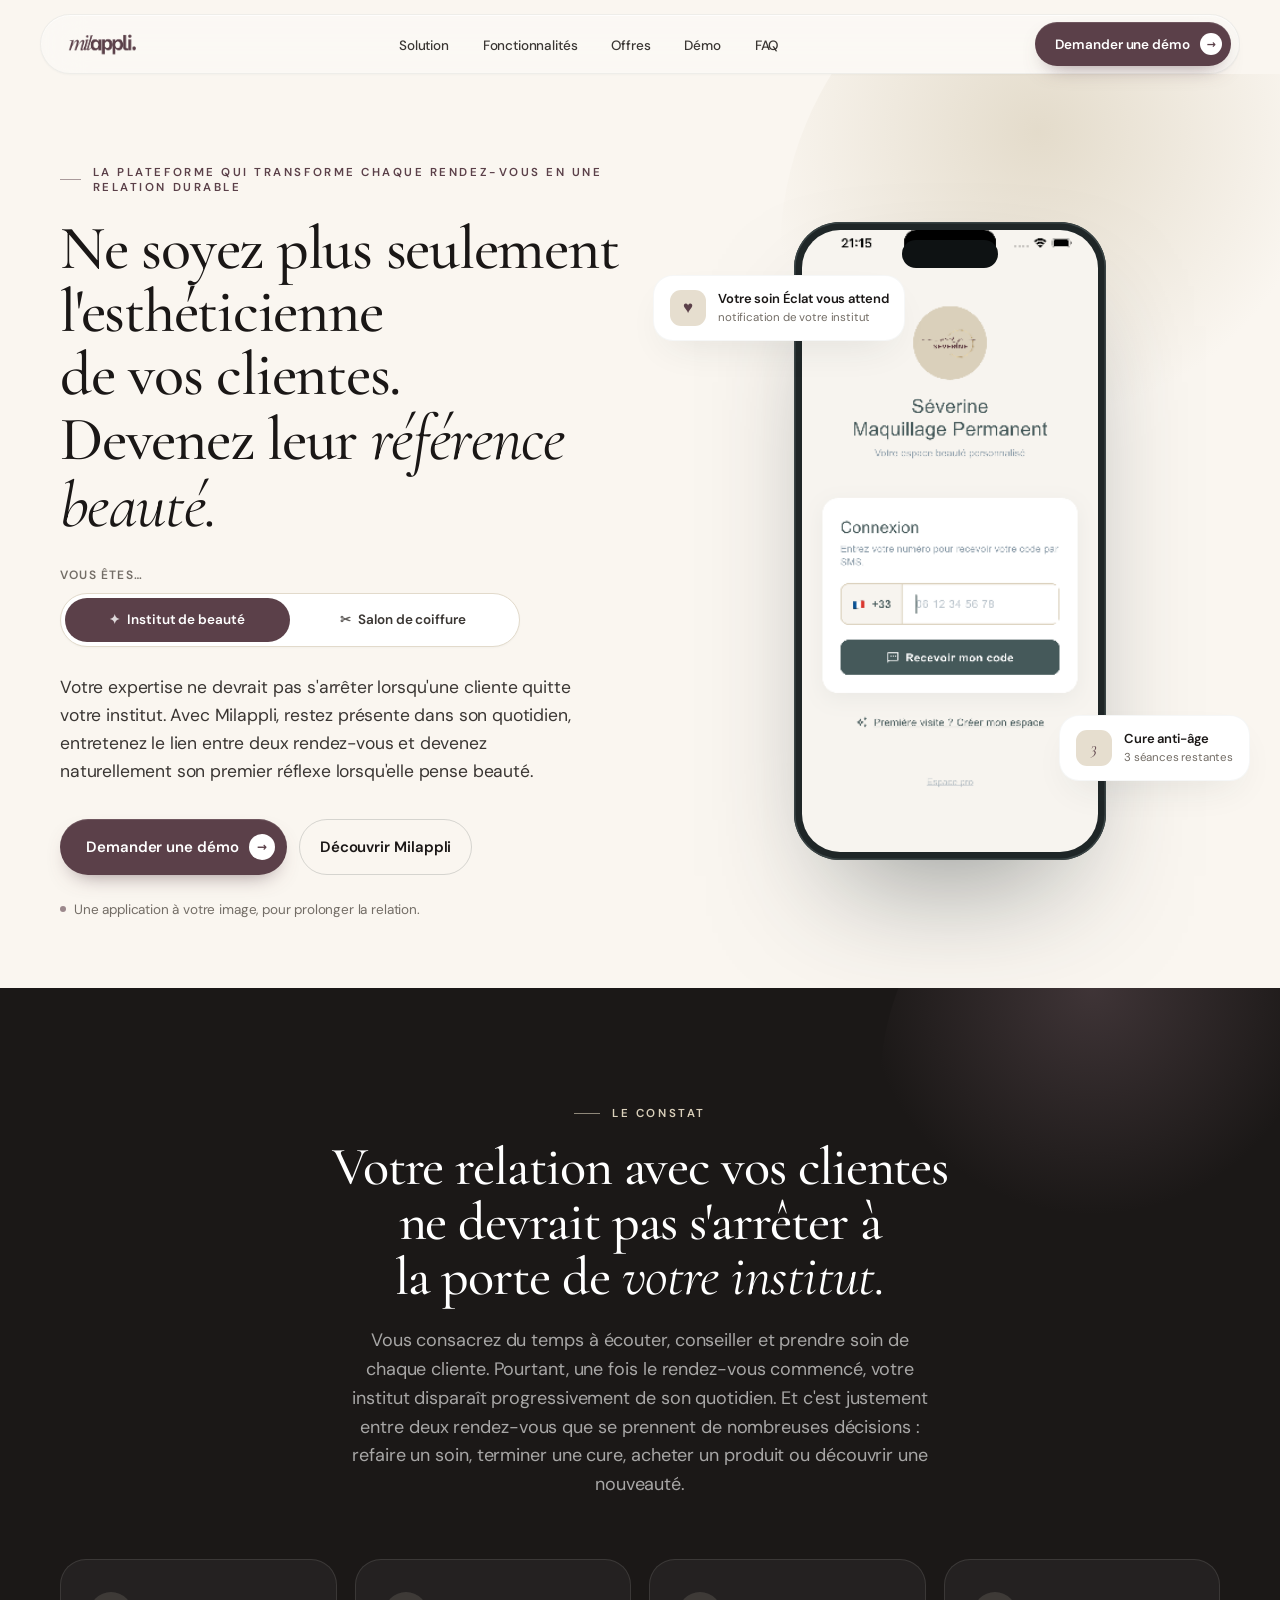
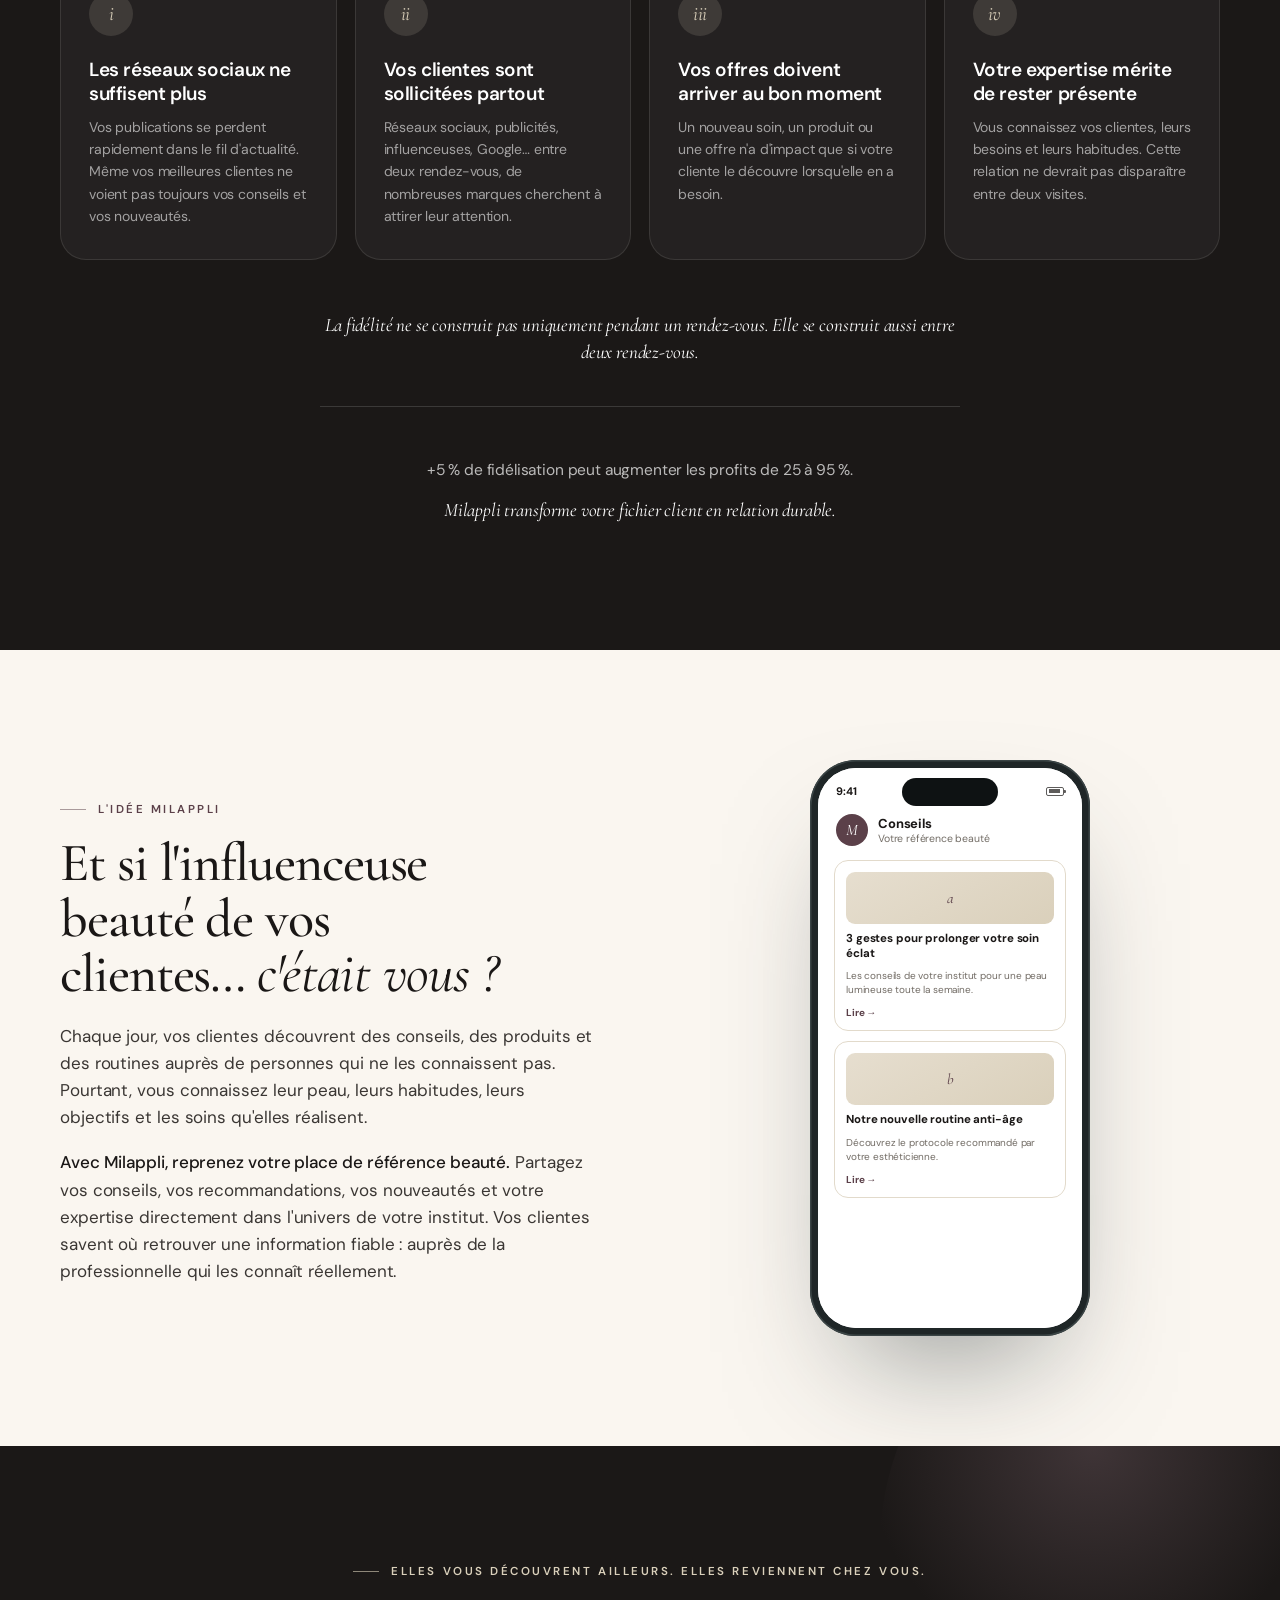
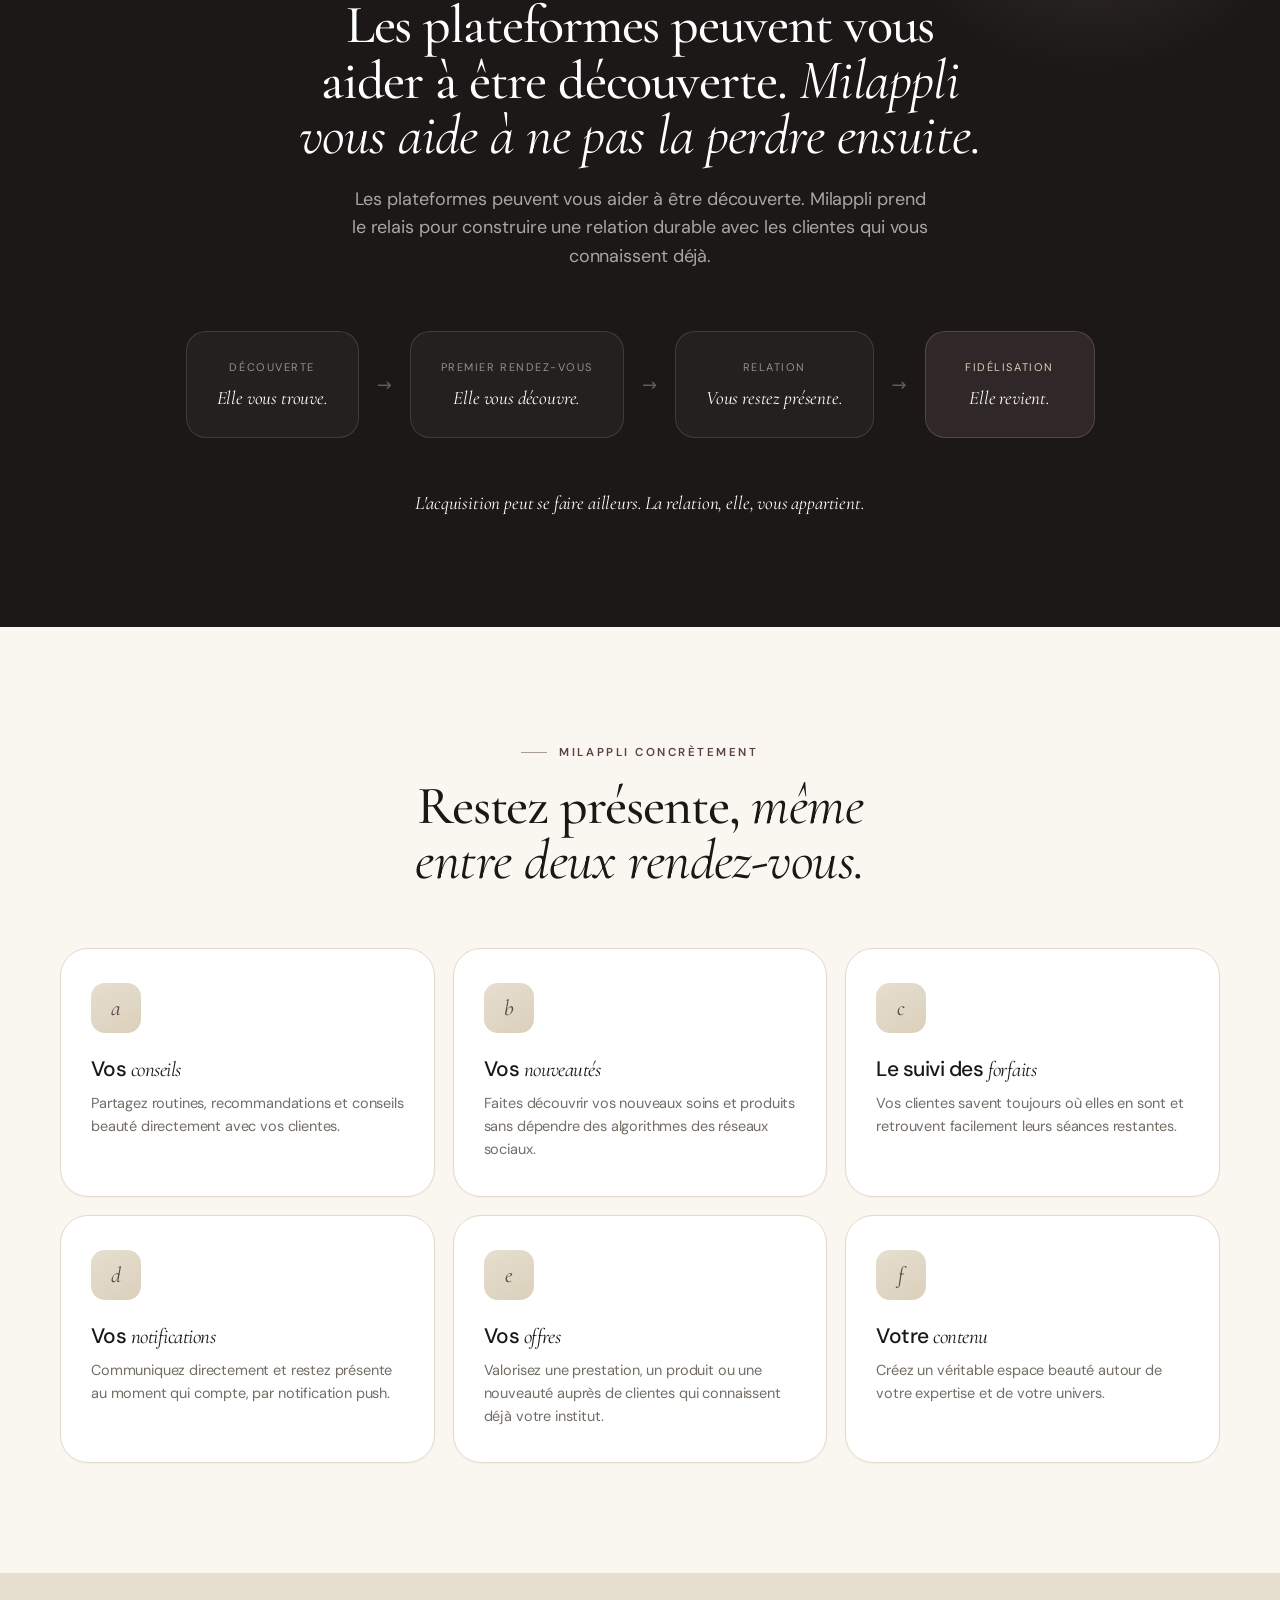
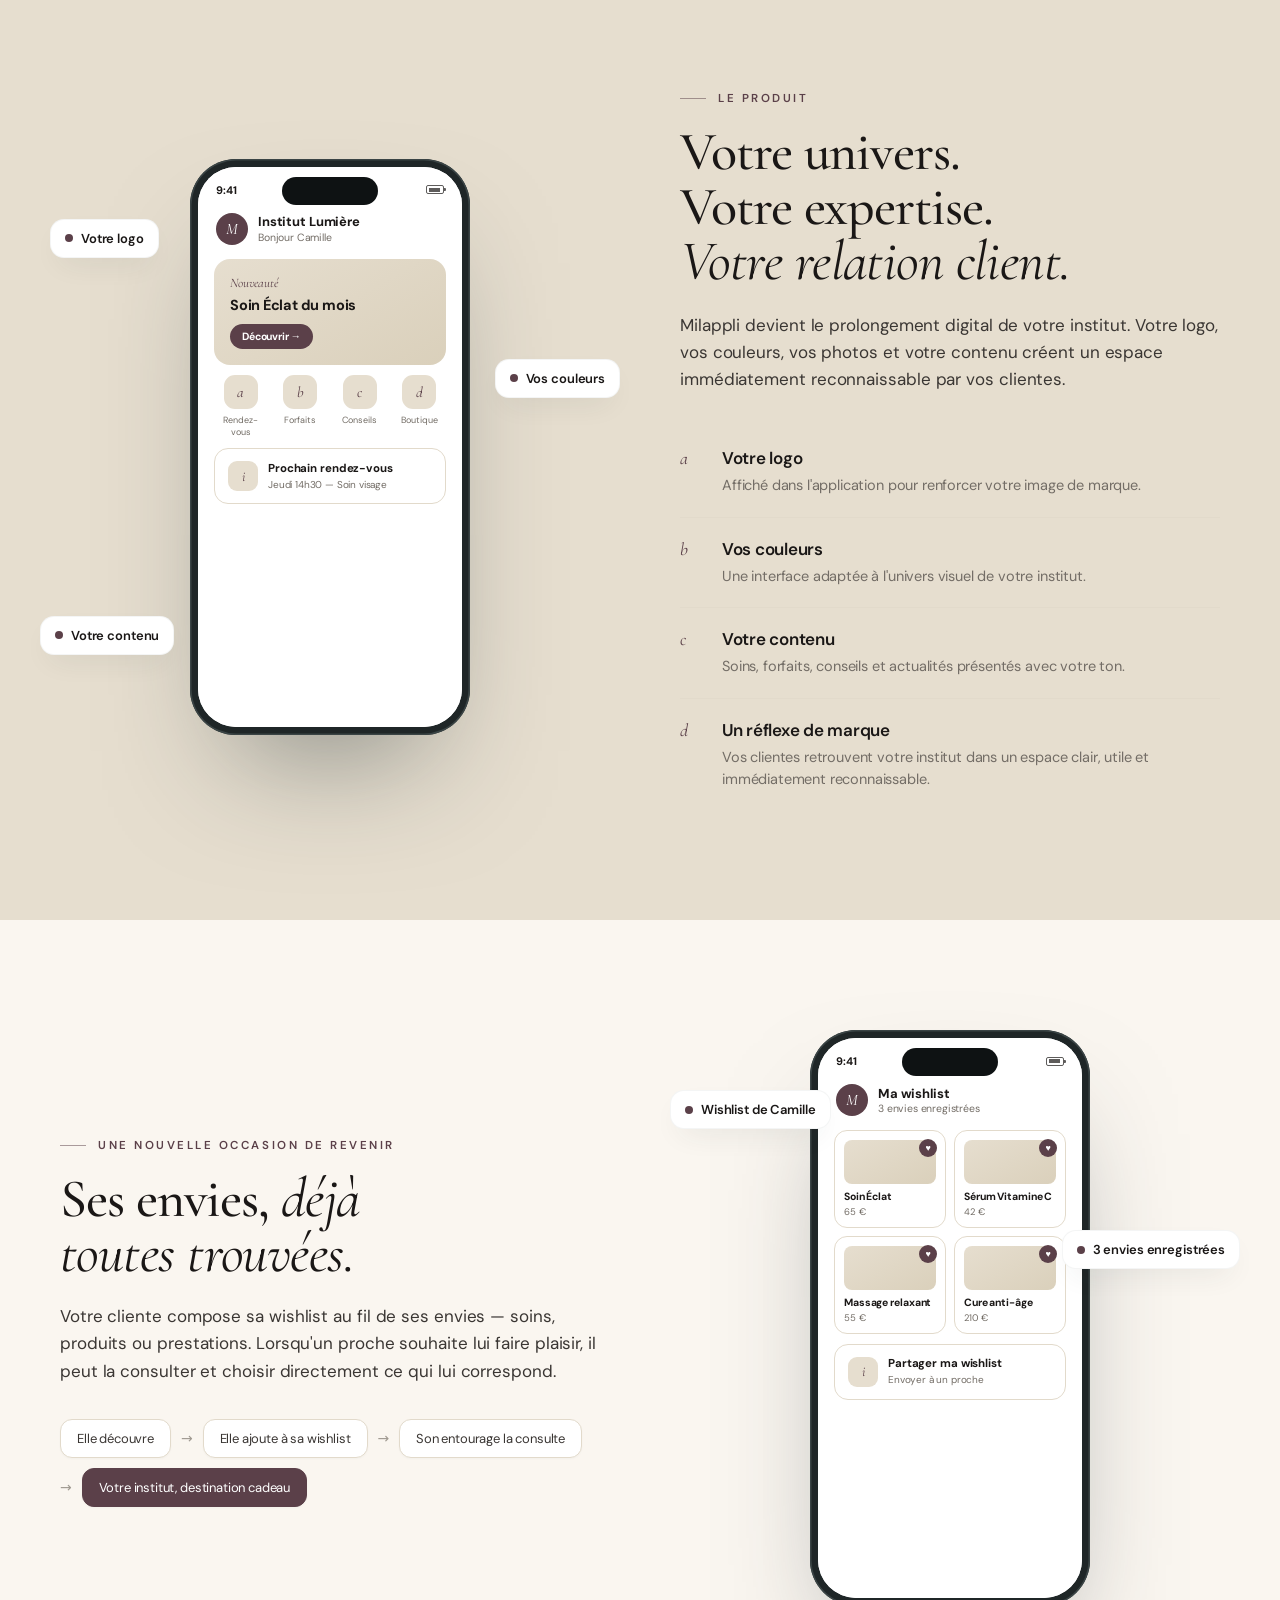
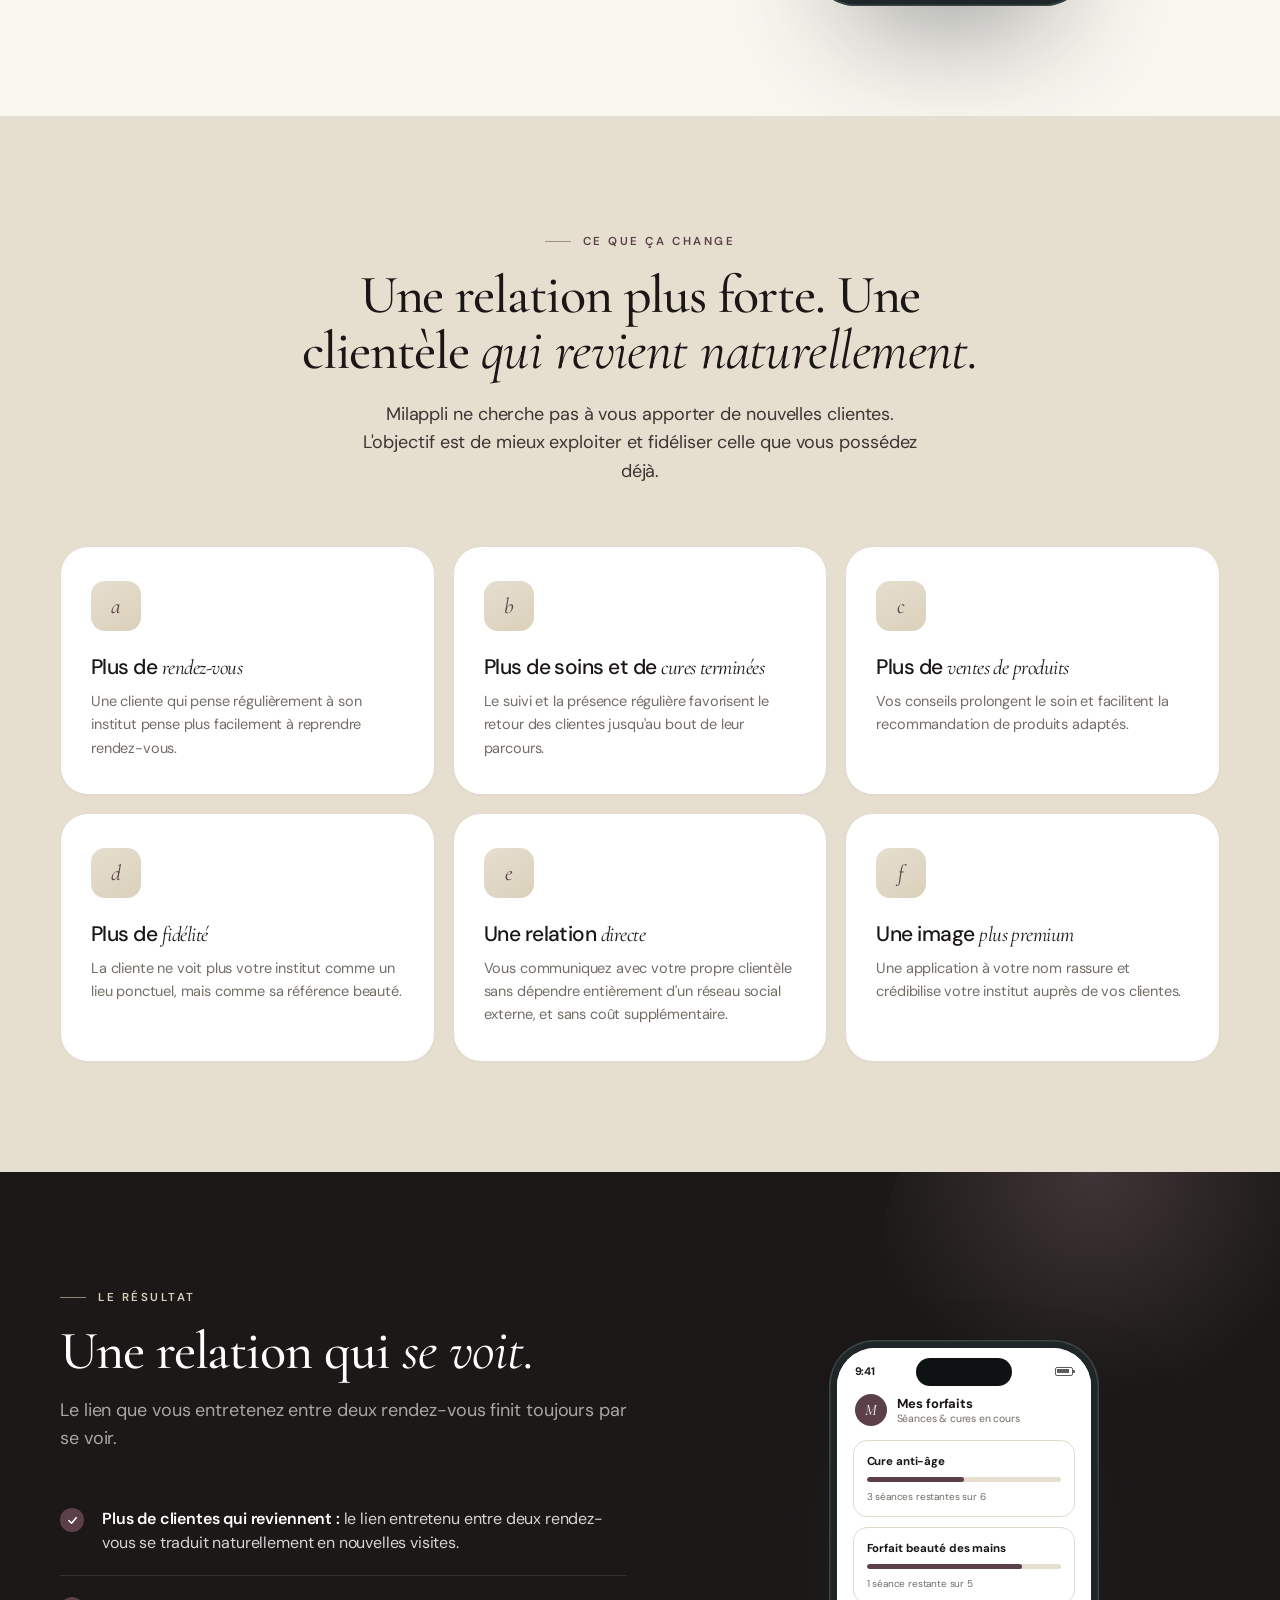
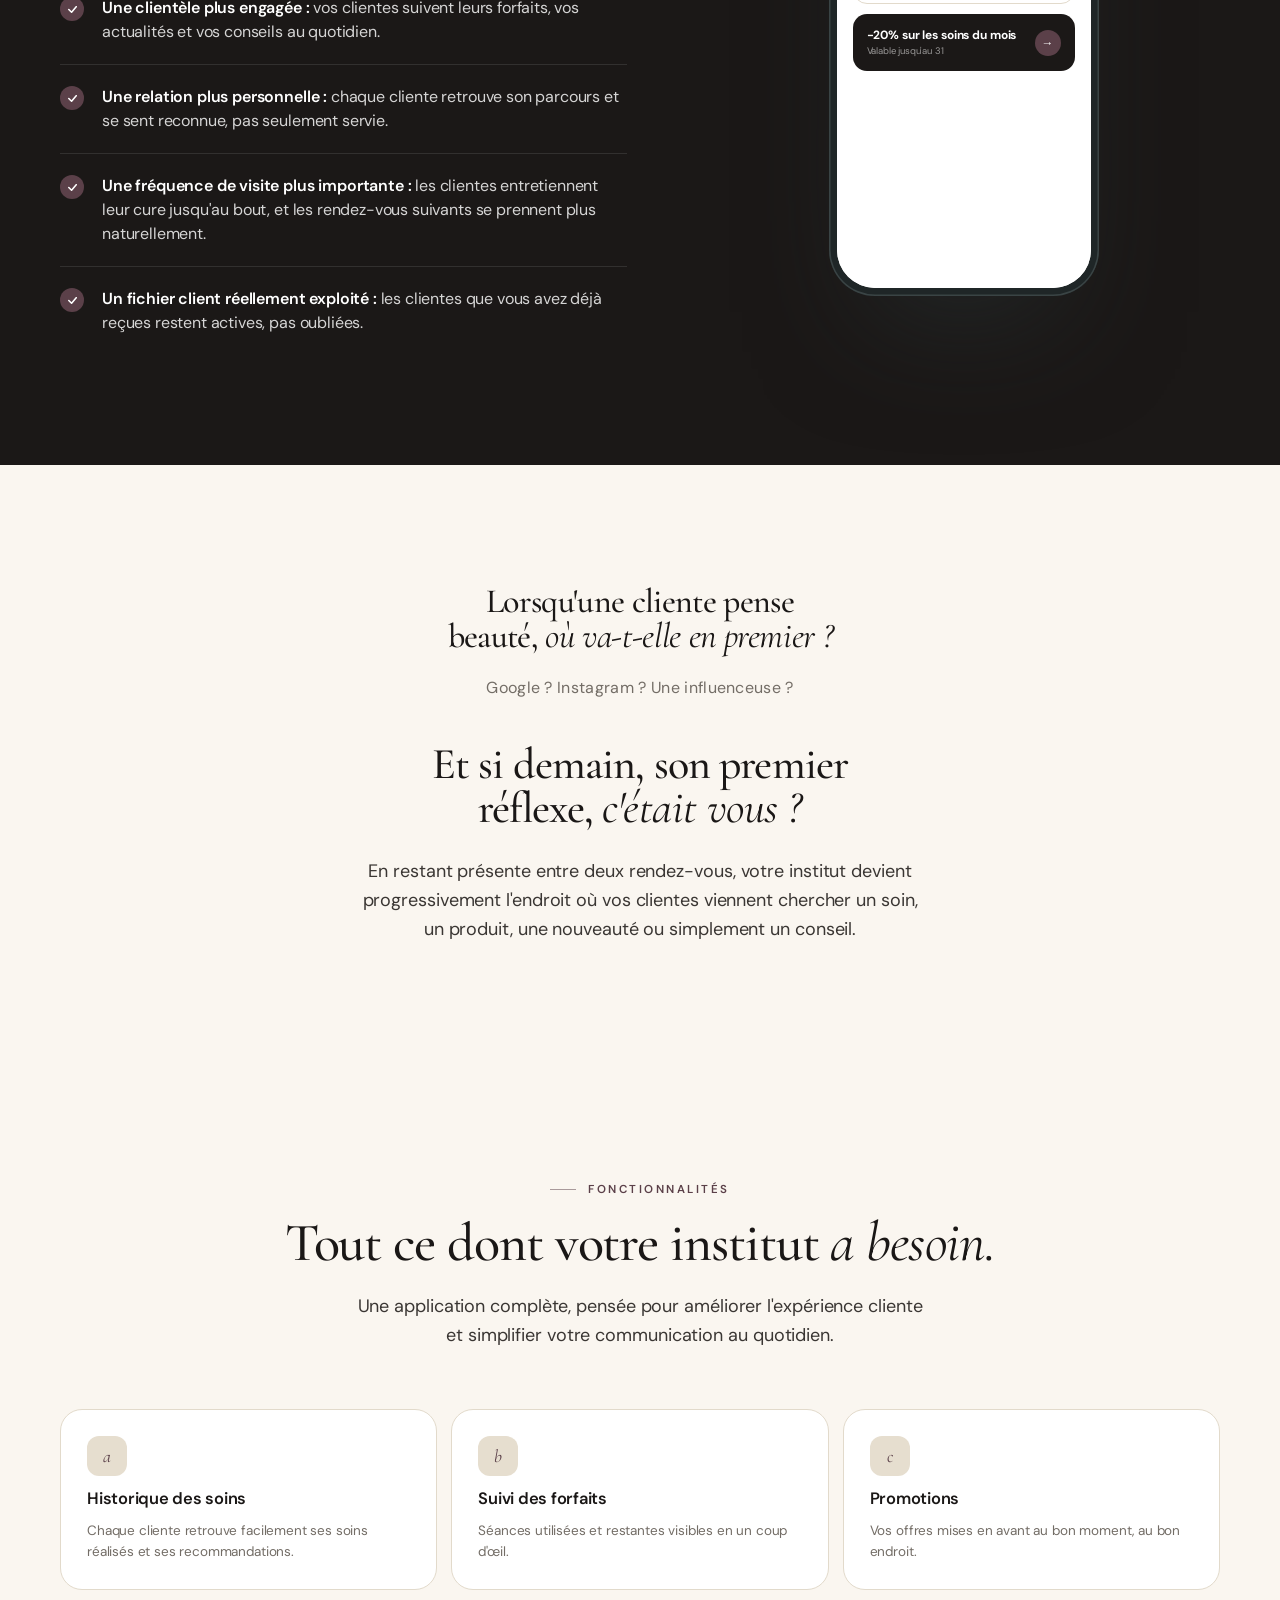
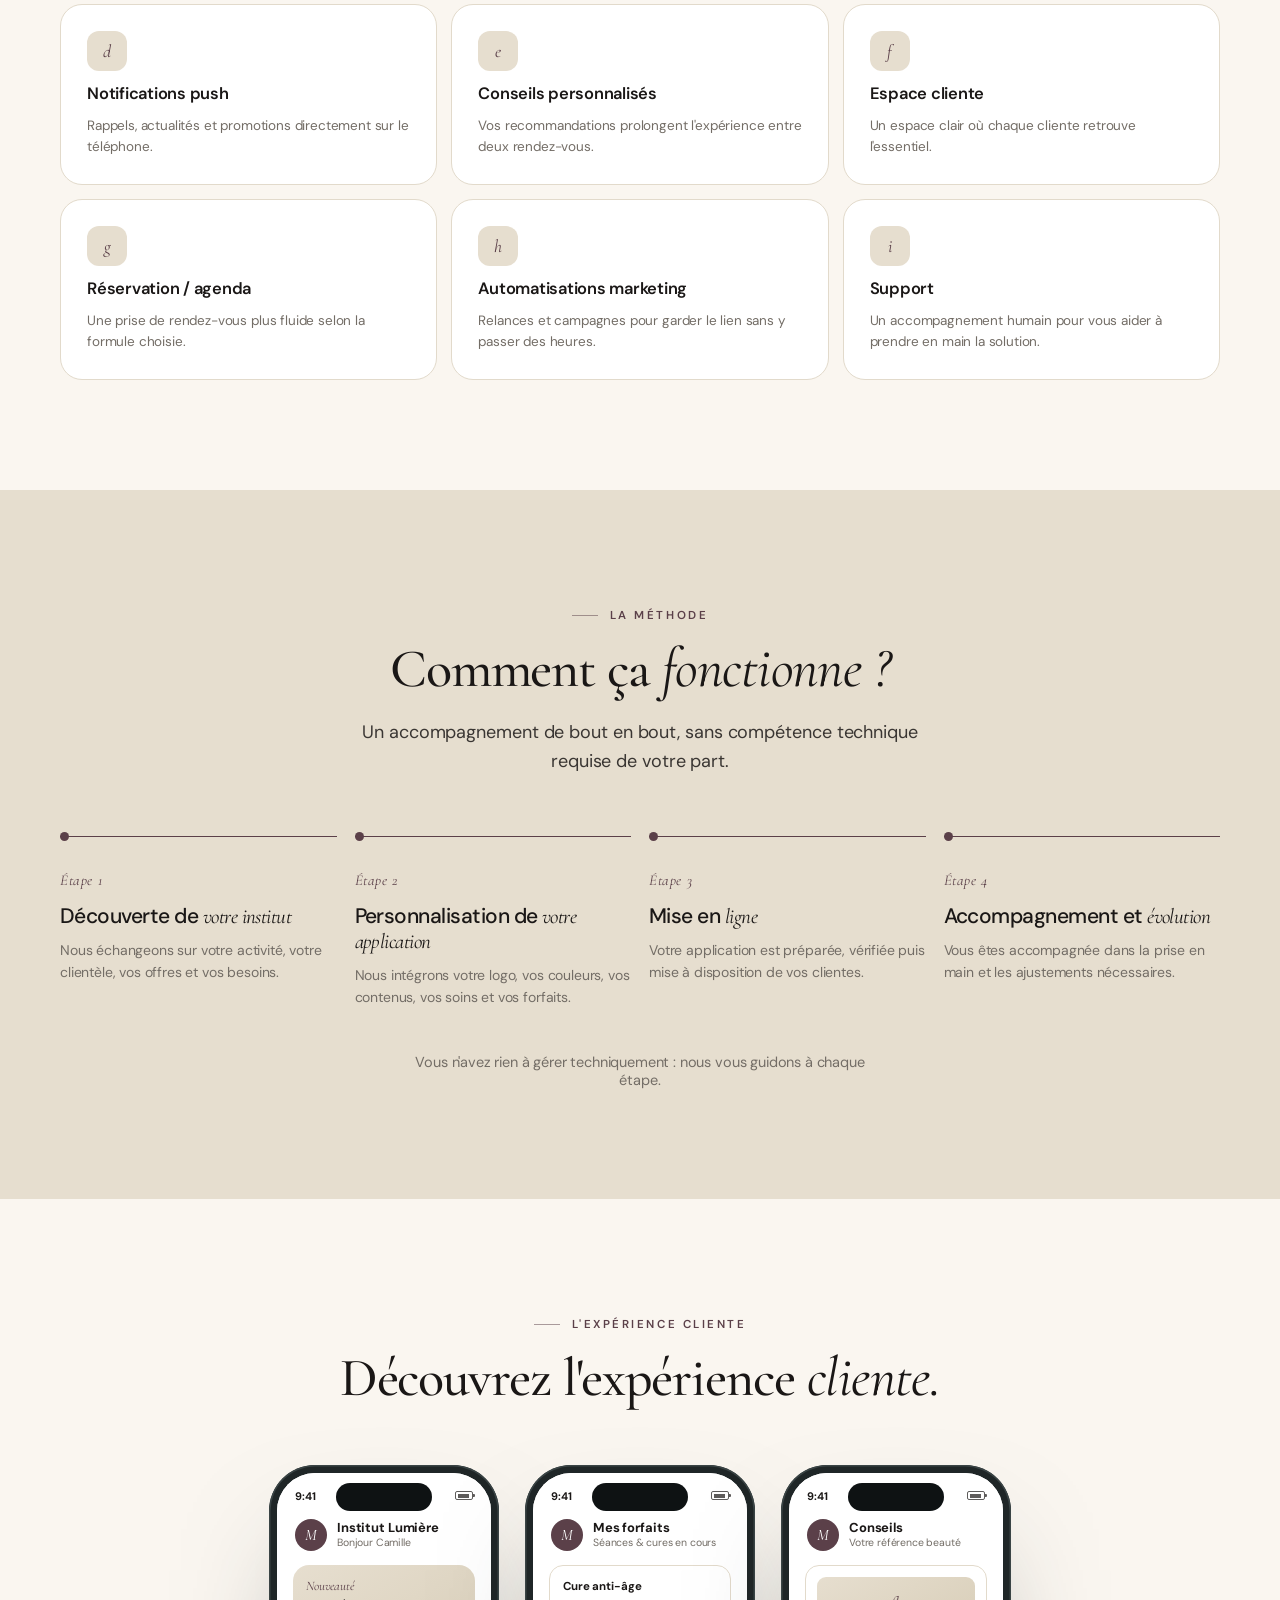
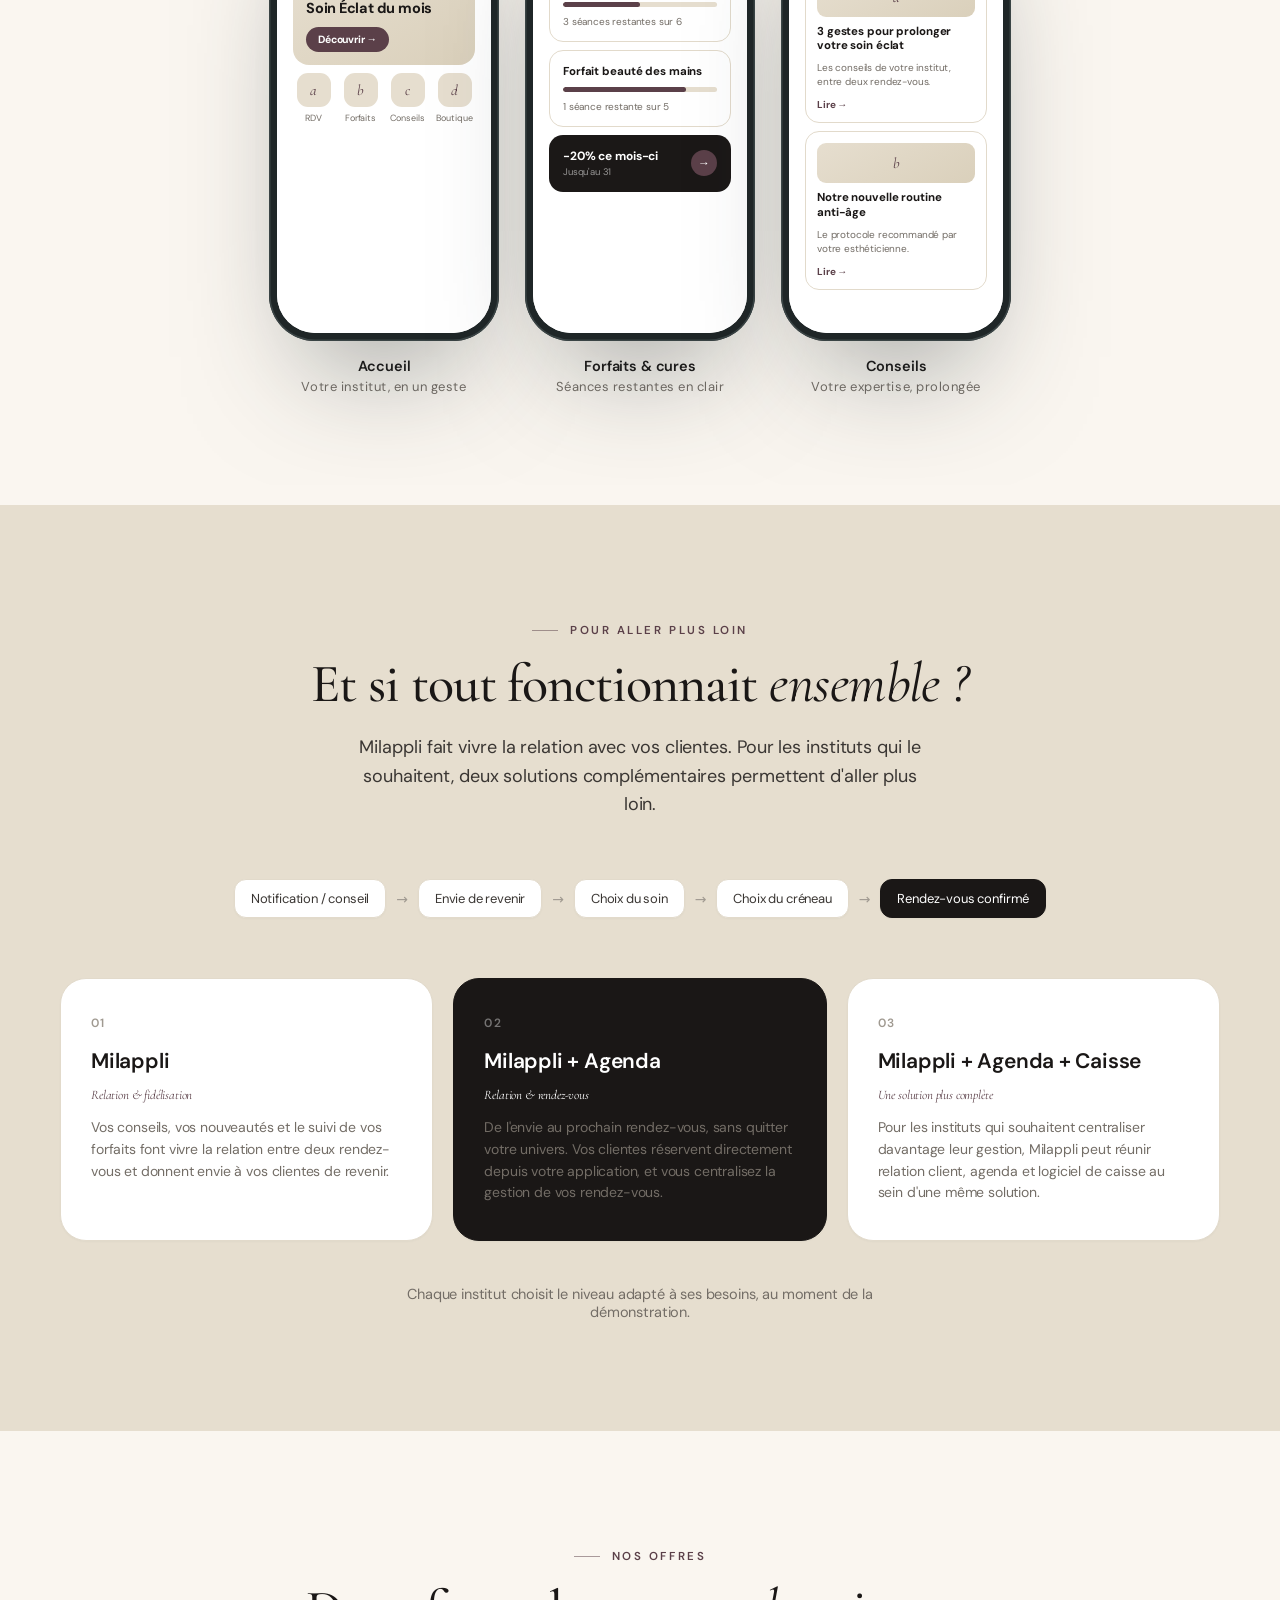
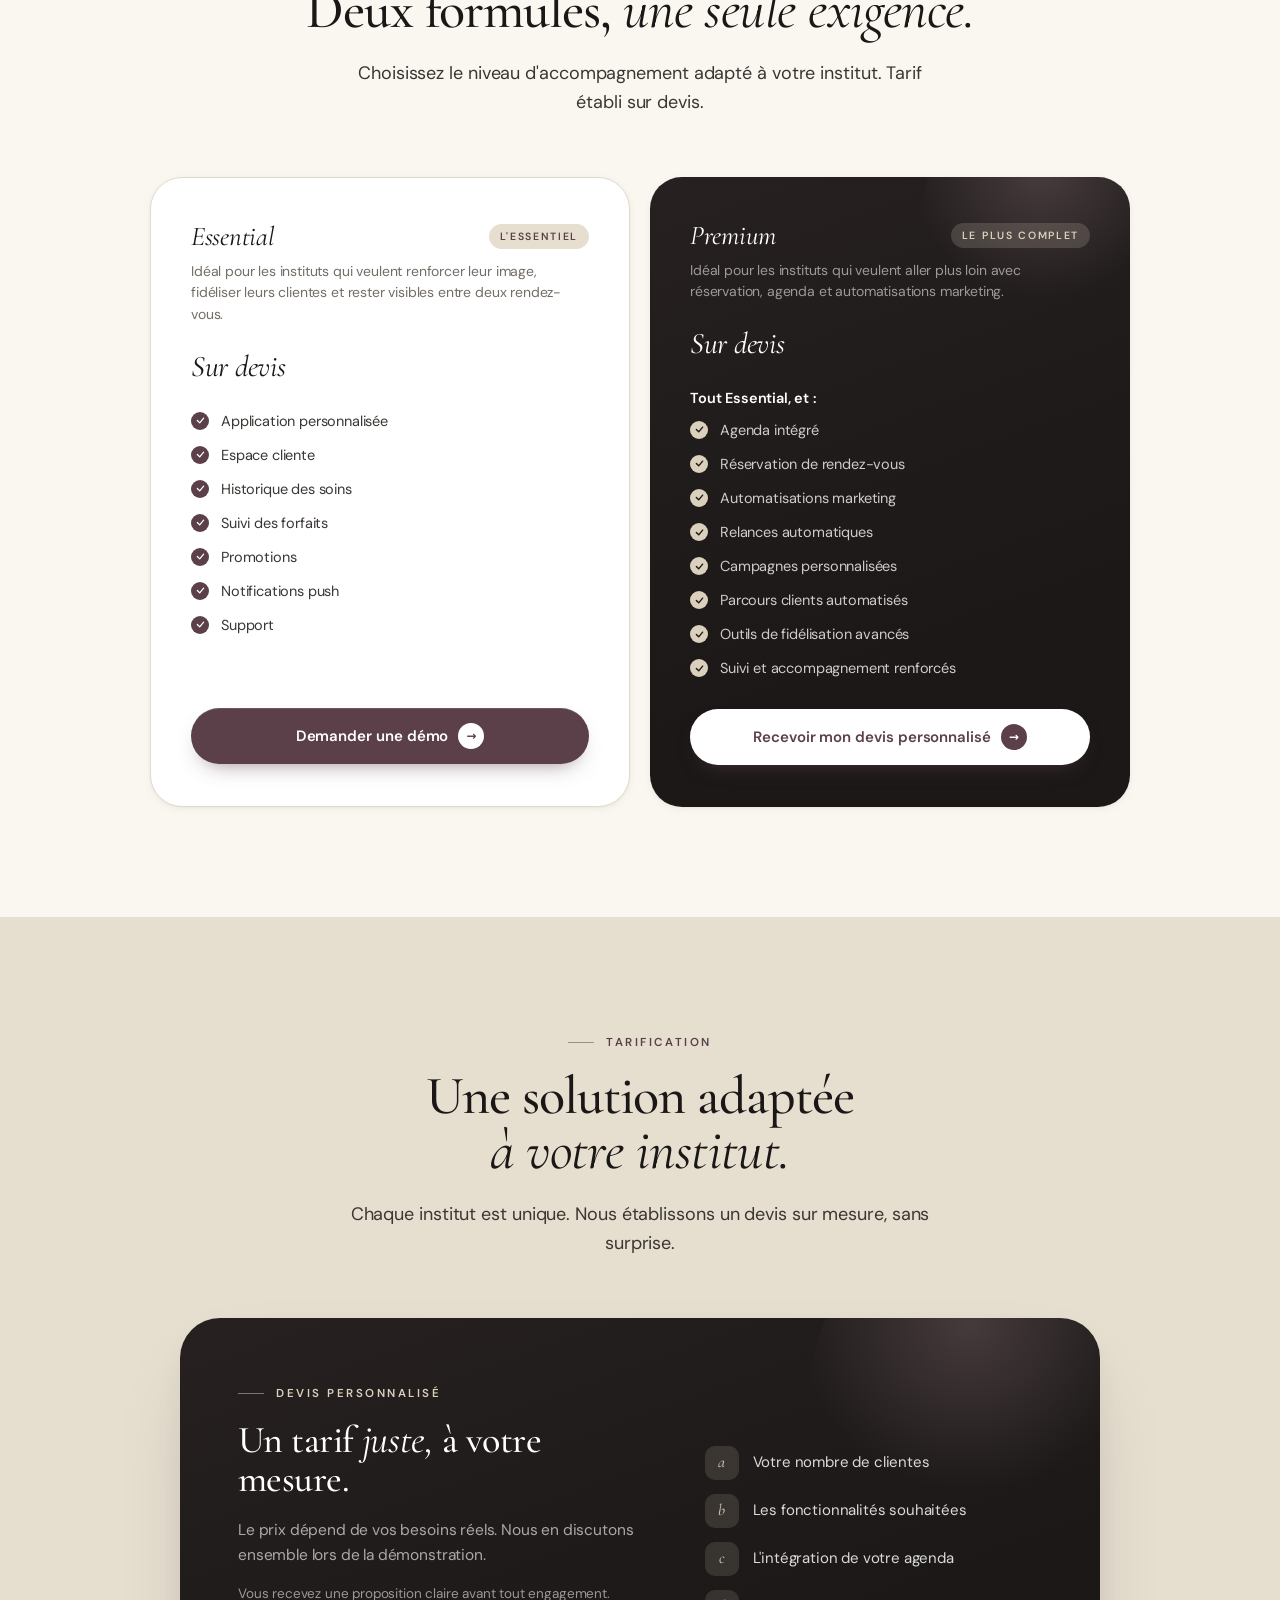
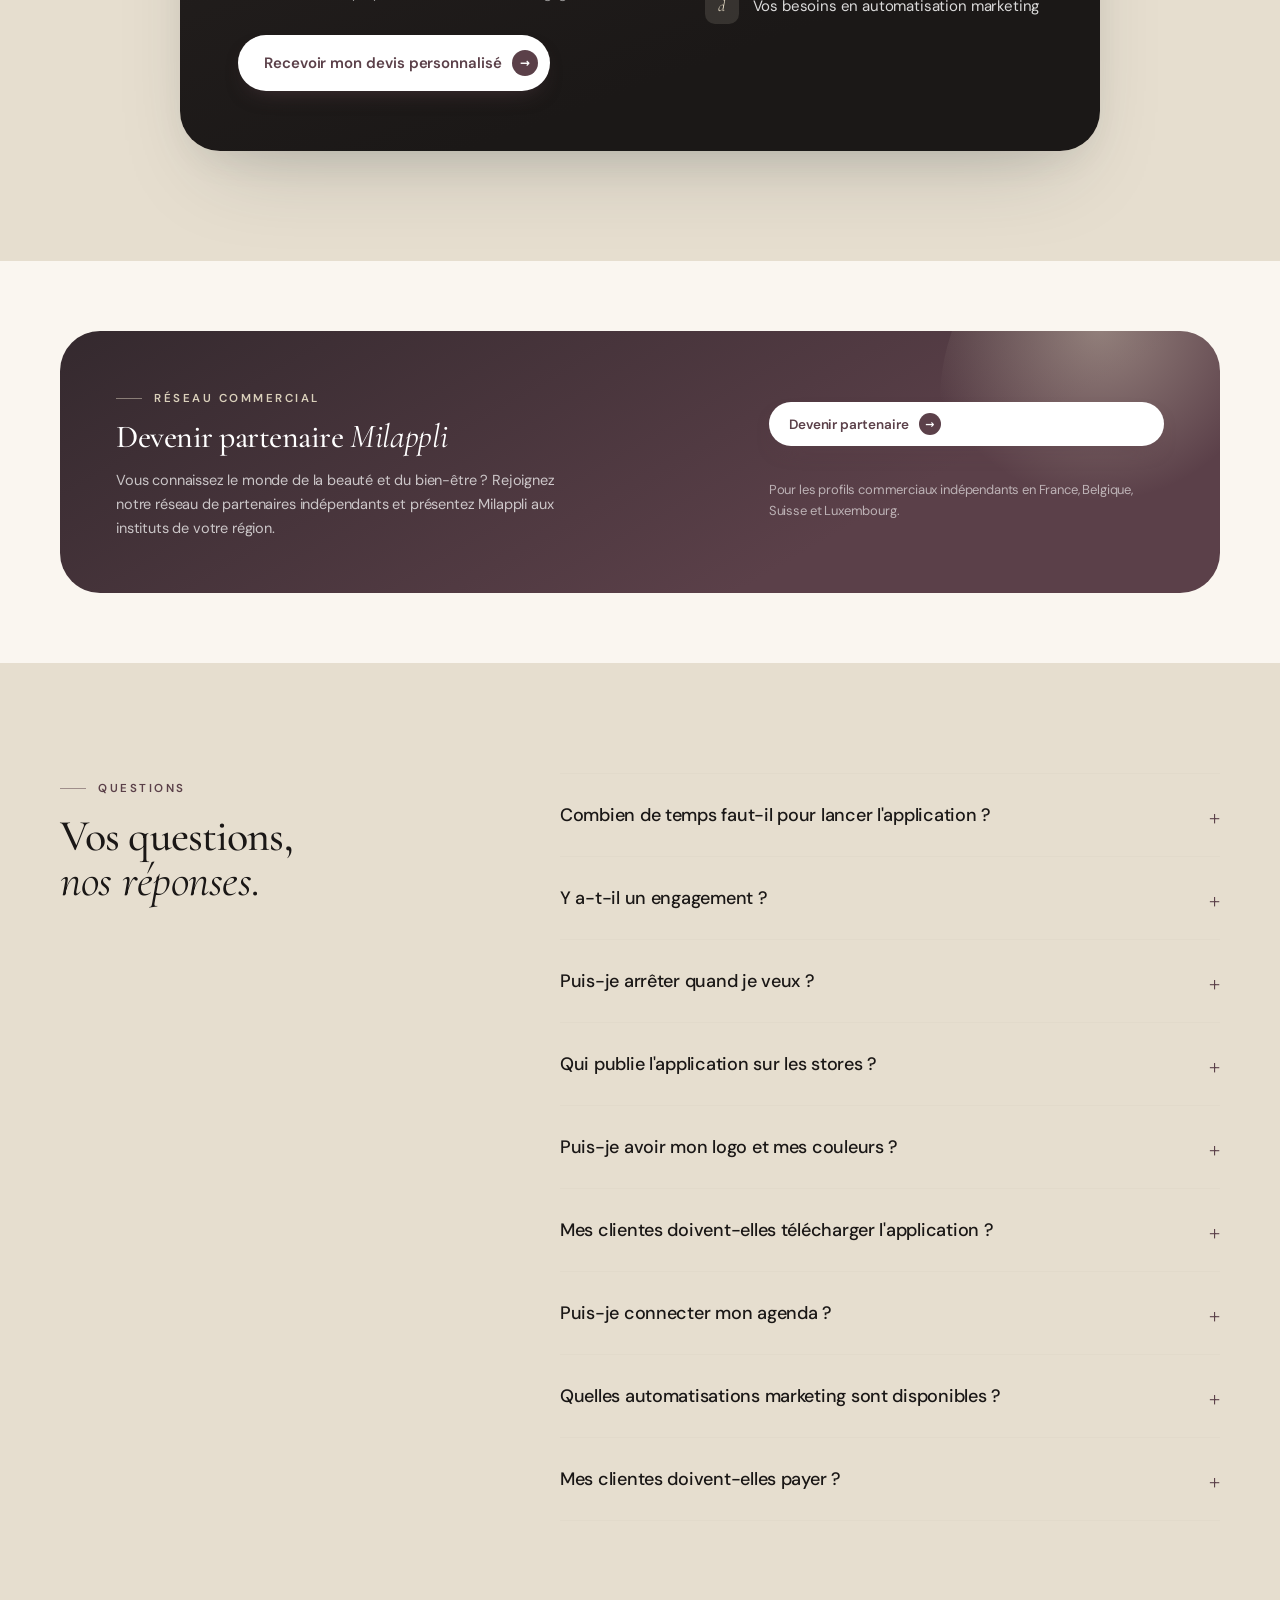
==== commit ec3a5723: "Remplace le logo texte par les fichiers de logo définitifs Header (fond clair) : logo-milappli-borde" ====
--- a/index.html
+++ b/index.html
@@ -34,7 +34,7 @@
 <!-- NAV -->
 <div class="nav-outer">
 <nav class="nav" data-screen-label="Nav">
-  <a class="brand" href="#top"><span class="mil">mil</span><span class="appli">appli</span></a>
+  <a class="brand" href="#top"><img class="brand-img" src="images/logo-milappli-bordeau.webp" alt="Milappli" width="140" height="51"></a>
   <ul>
     <li><a href="#solution">Solution</a></li>
     <li><a href="#features">Fonctionnalités</a></li>
@@ -645,7 +645,7 @@
   <div class="wrap">
     <div class="foot">
       <div>
-        <a class="brand" href="#top"><span class="mil">mil</span><span class="appli">appli</span></a>
+        <a class="brand" href="#top"><img class="brand-img" src="images/logo-milappli-beige.webp" alt="Milappli" width="140" height="51"></a>
         <p class="brand-desc profile-dynamic" data-p-key="footer.brandDesc">Des applications mobiles personnalisées pour les instituts de beauté, spas et centres esthétiques. France · Belgique · Suisse · Luxembourg.</p>
       </div>
       <div><h6>Produit</h6><ul><li><a href="#solution">Solution</a></li><li><a href="#features">Fonctionnalités</a></li><li><a href="#offres">Offres</a></li><li><a href="#contact" data-contact-subject="demo">Démo</a></li><li><a href="#faq">FAQ</a></li></ul></div>
--- a/css/style.css
+++ b/css/style.css
@@ -184,9 +184,8 @@
   @media(min-width:1320px){.nav{margin-left:auto;margin-right:auto}}
   .nav-outer{padding:0 40px}
   .nav.scrolled{background:rgba(251,250,247,.9); box-shadow:0 10px 30px -18px rgba(44,56,57,.2), 0 1px 0 rgba(255,255,255,.6) inset}
-  .brand{display:inline-flex; align-items:baseline; gap:0; color:var(--ink); text-decoration:none; line-height:1; font-size:24px; transition:opacity .3s var(--ease)}
-  .brand .mil{font-family:"Cormorant Garamond","Times New Roman",serif; font-style:italic; font-weight:400; letter-spacing:-0.005em}
-  .brand .appli{font-family:"DM Sans",sans-serif; font-weight:700; letter-spacing:-0.035em; margin-left:1px}
+  .brand{display:inline-flex; align-items:center; color:var(--ink); text-decoration:none; line-height:1; transition:opacity .3s var(--ease)}
+  .brand-img{height:28px; width:auto; display:block}
   .brand:hover{opacity:.7}
   .nav ul{list-style:none; padding:0; margin:0; display:flex; gap:34px}
   .nav ul a{color:var(--ink-2); text-decoration:none; font-size:13.5px; font-weight:500; position:relative; padding:6px 0; transition:color .25s var(--ease)}
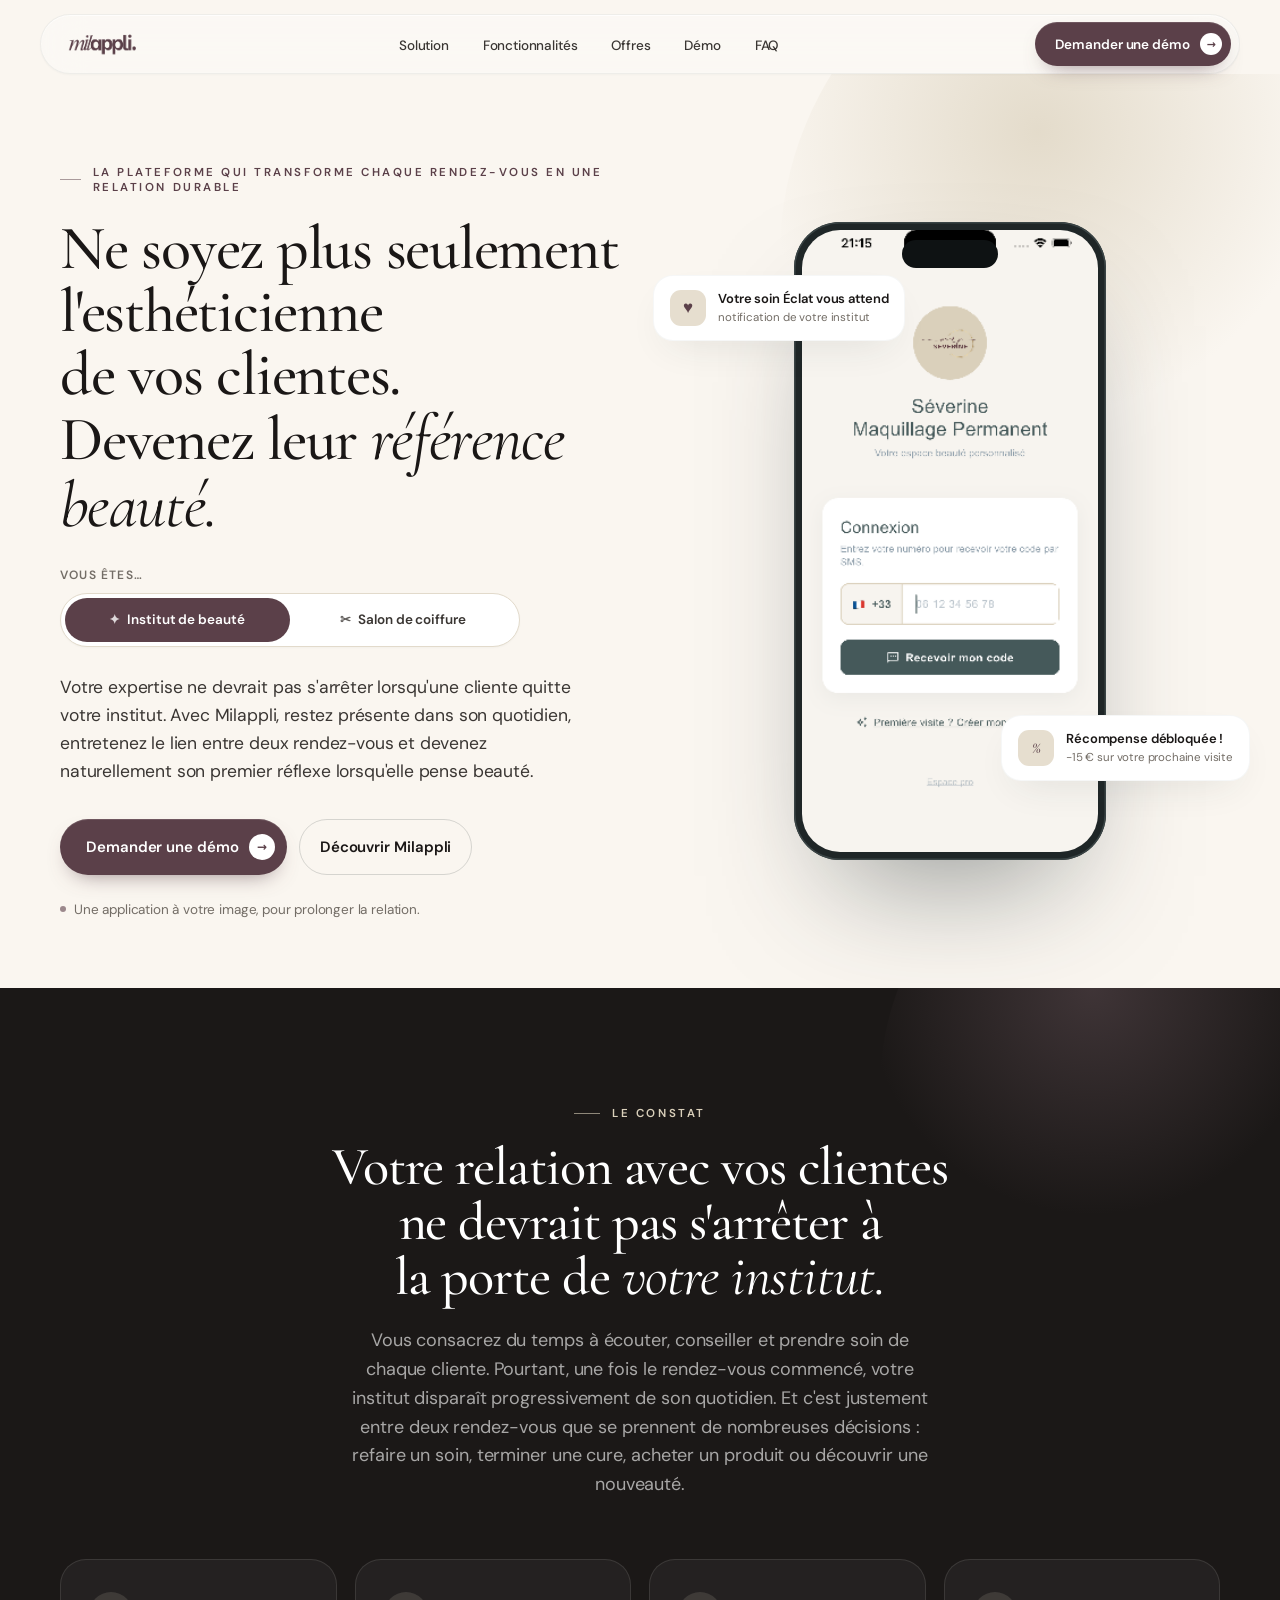
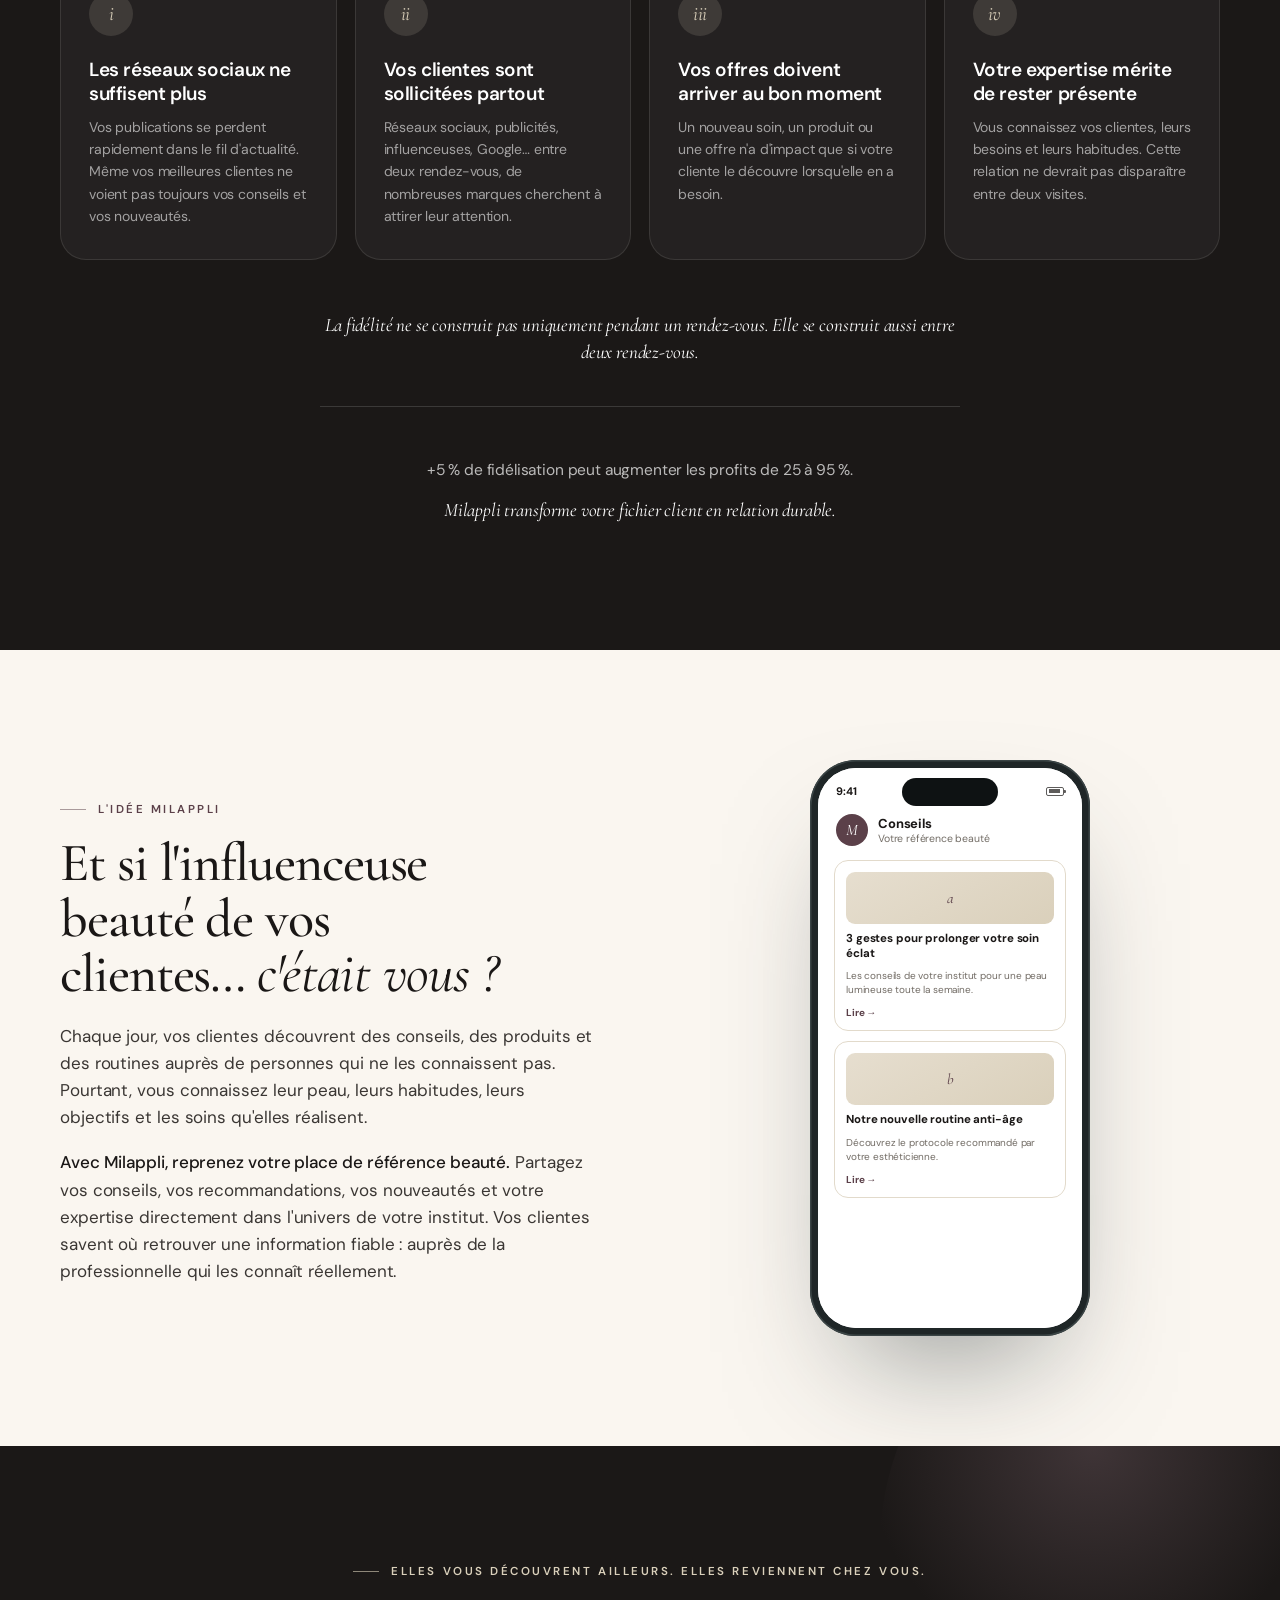
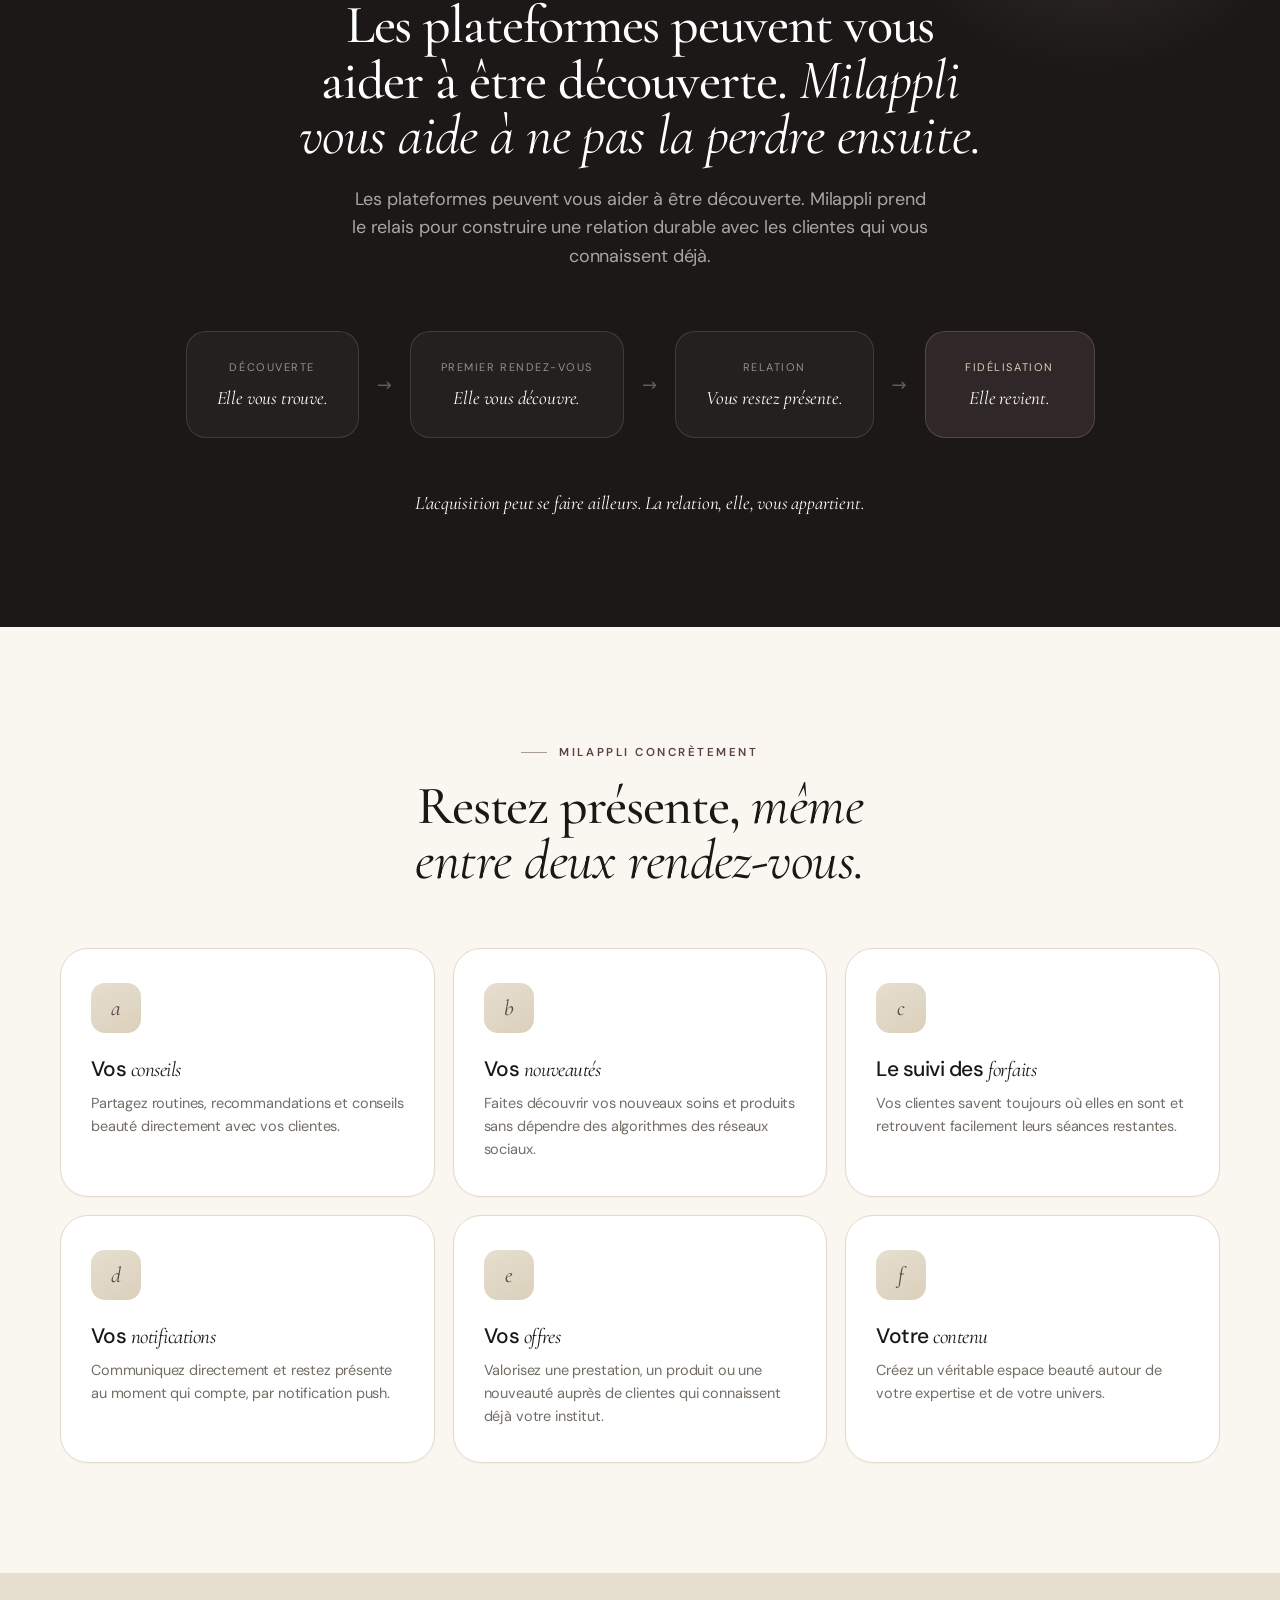
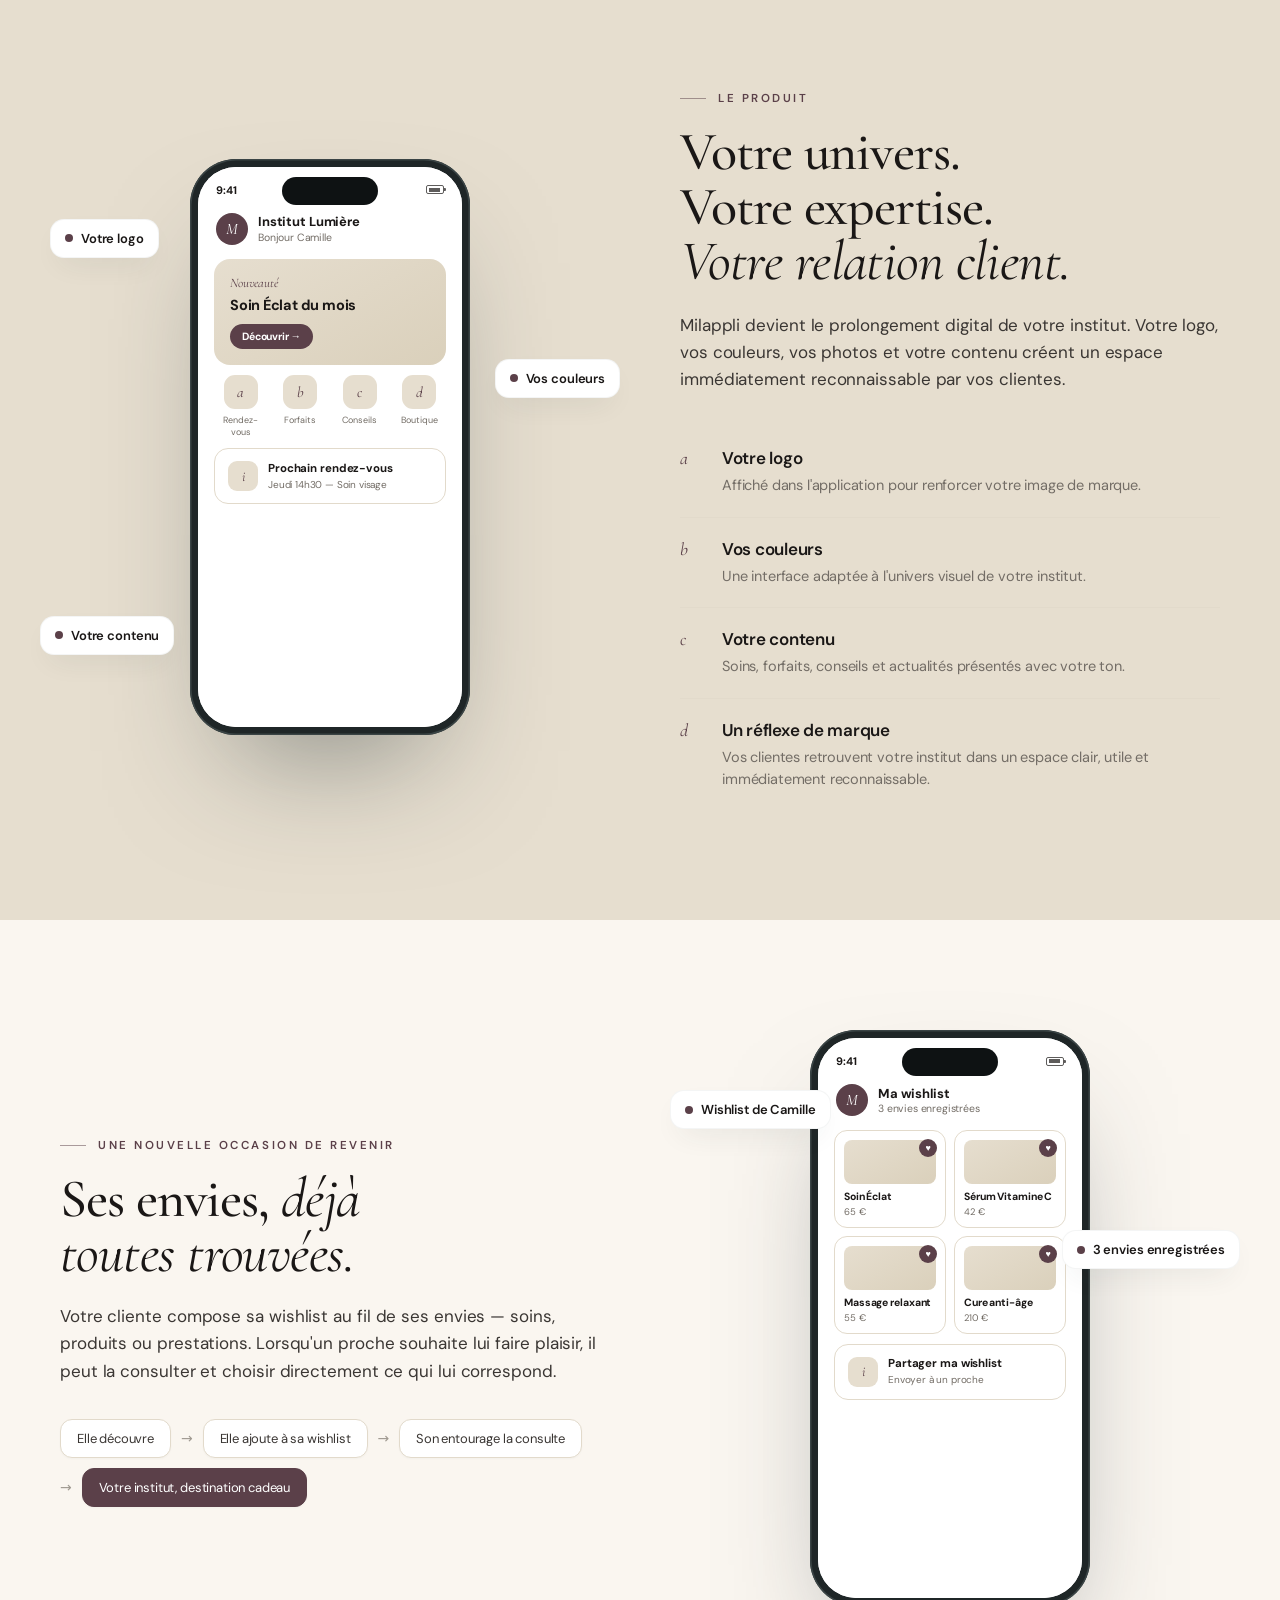
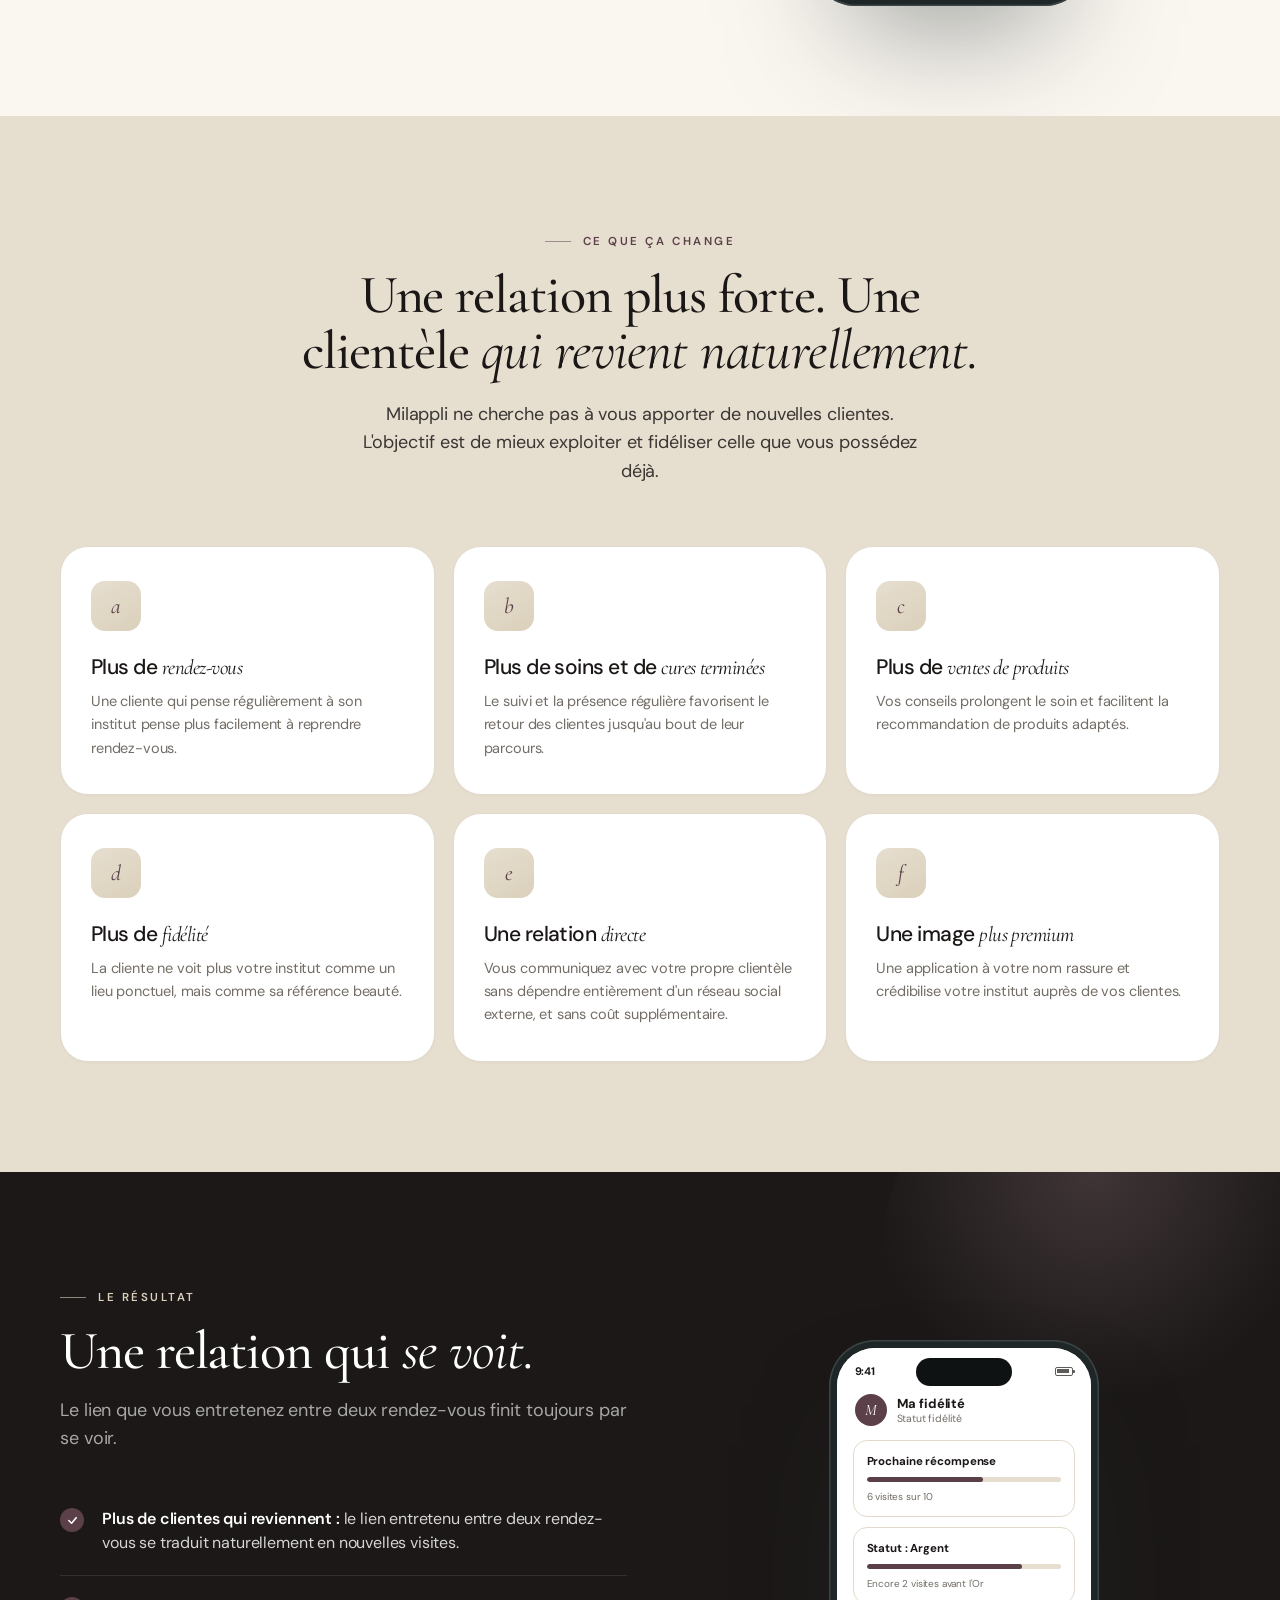
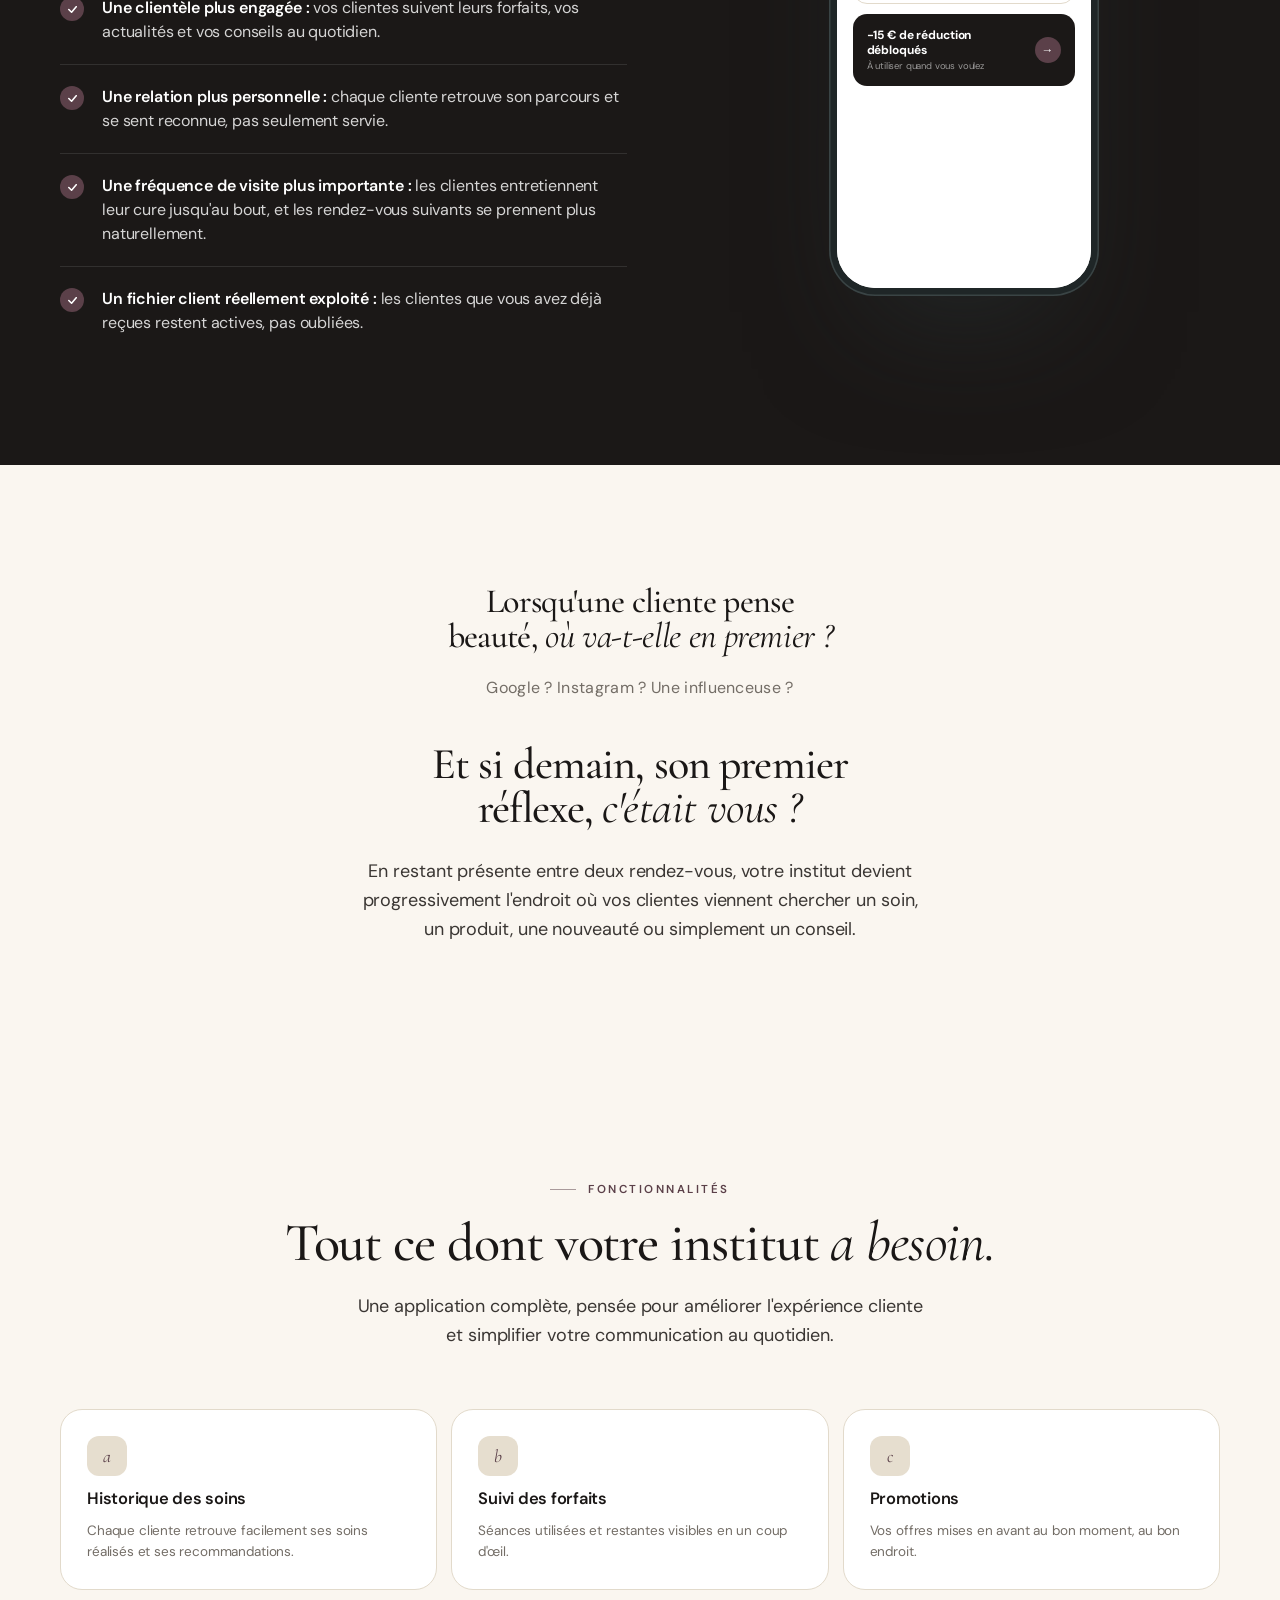
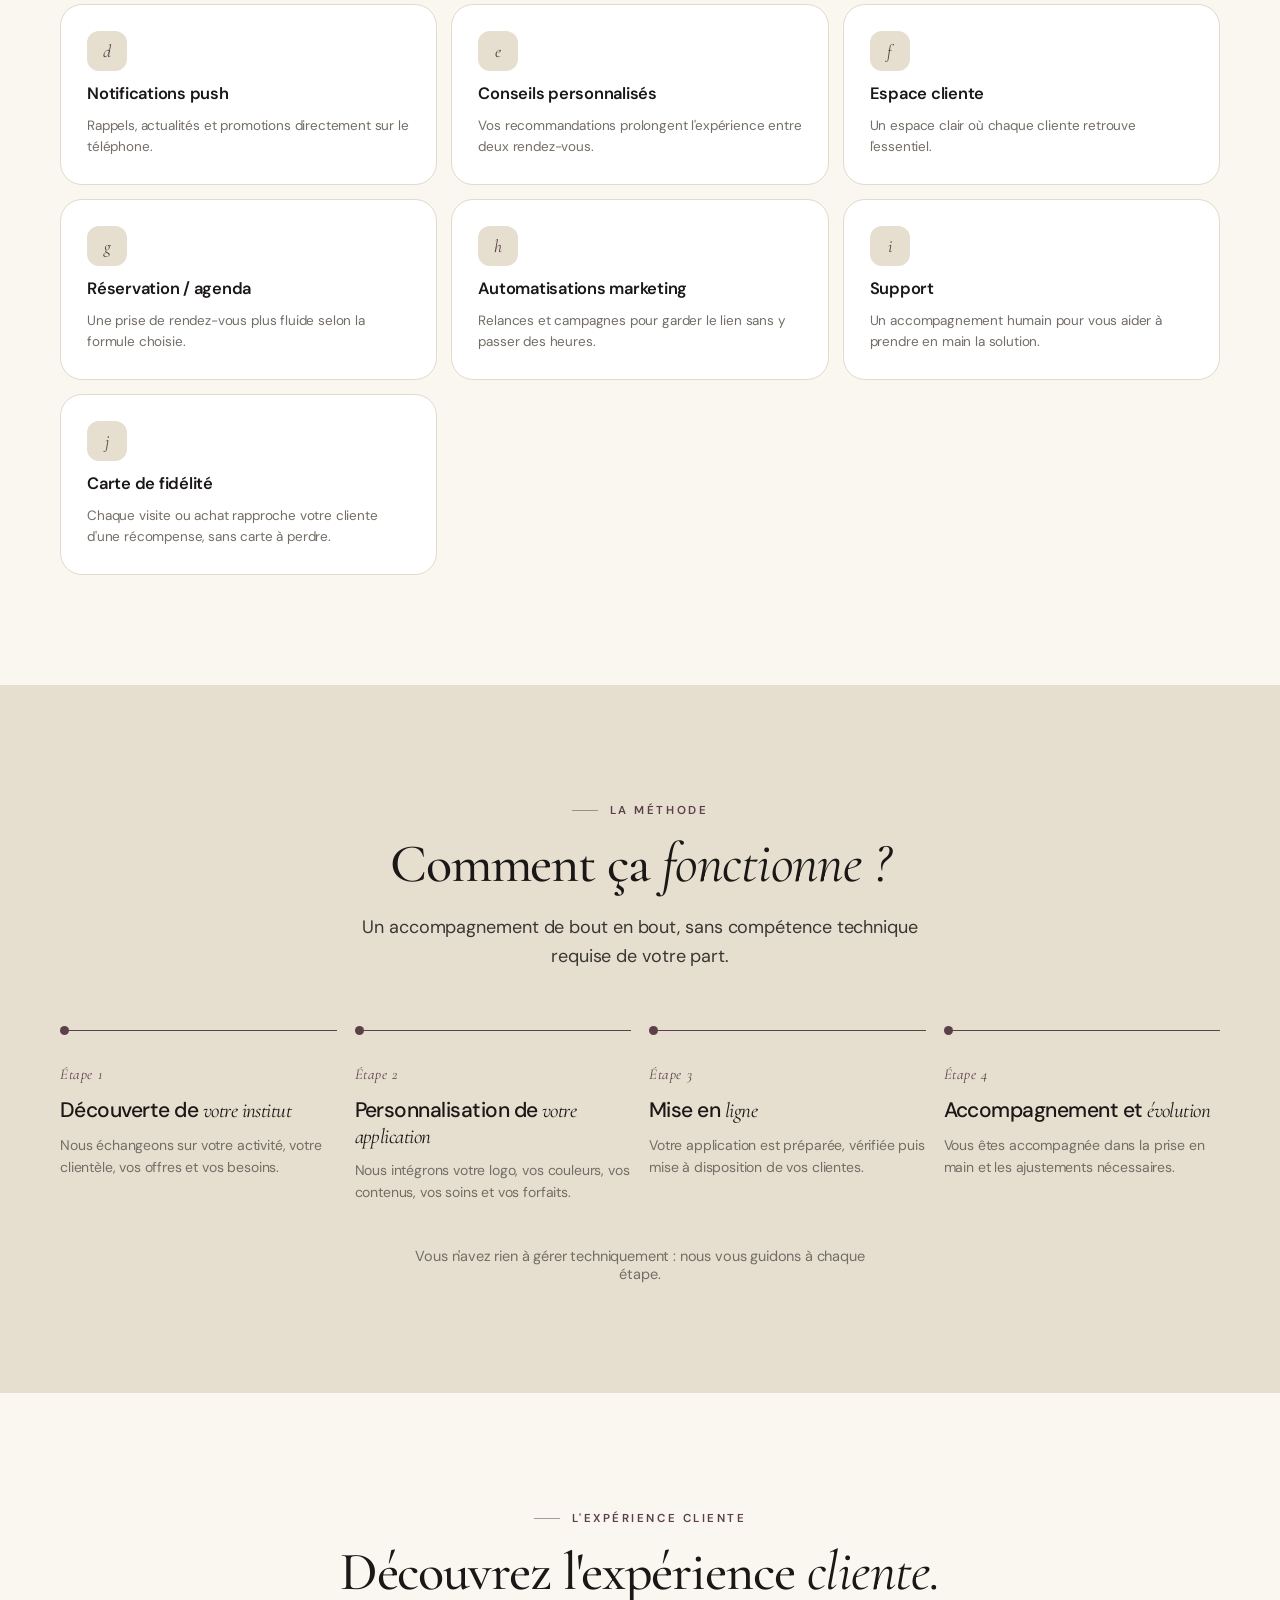
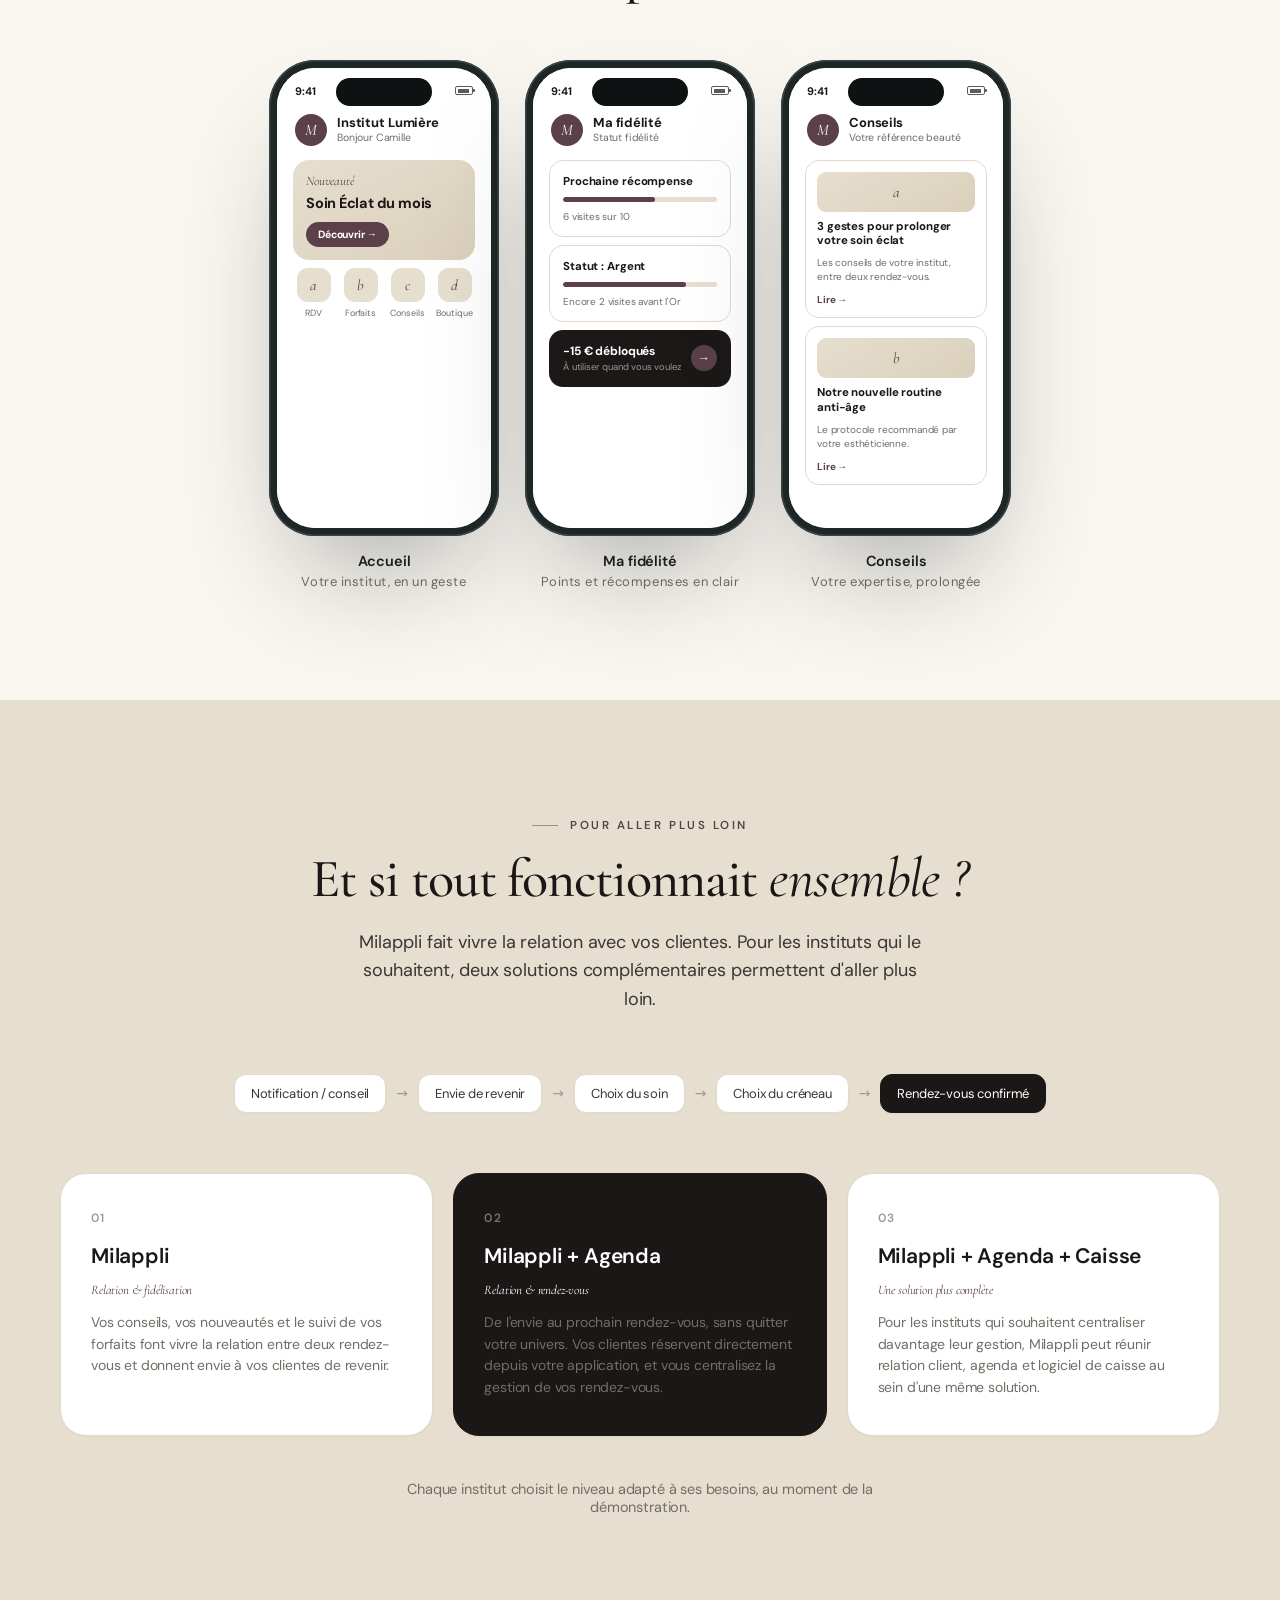
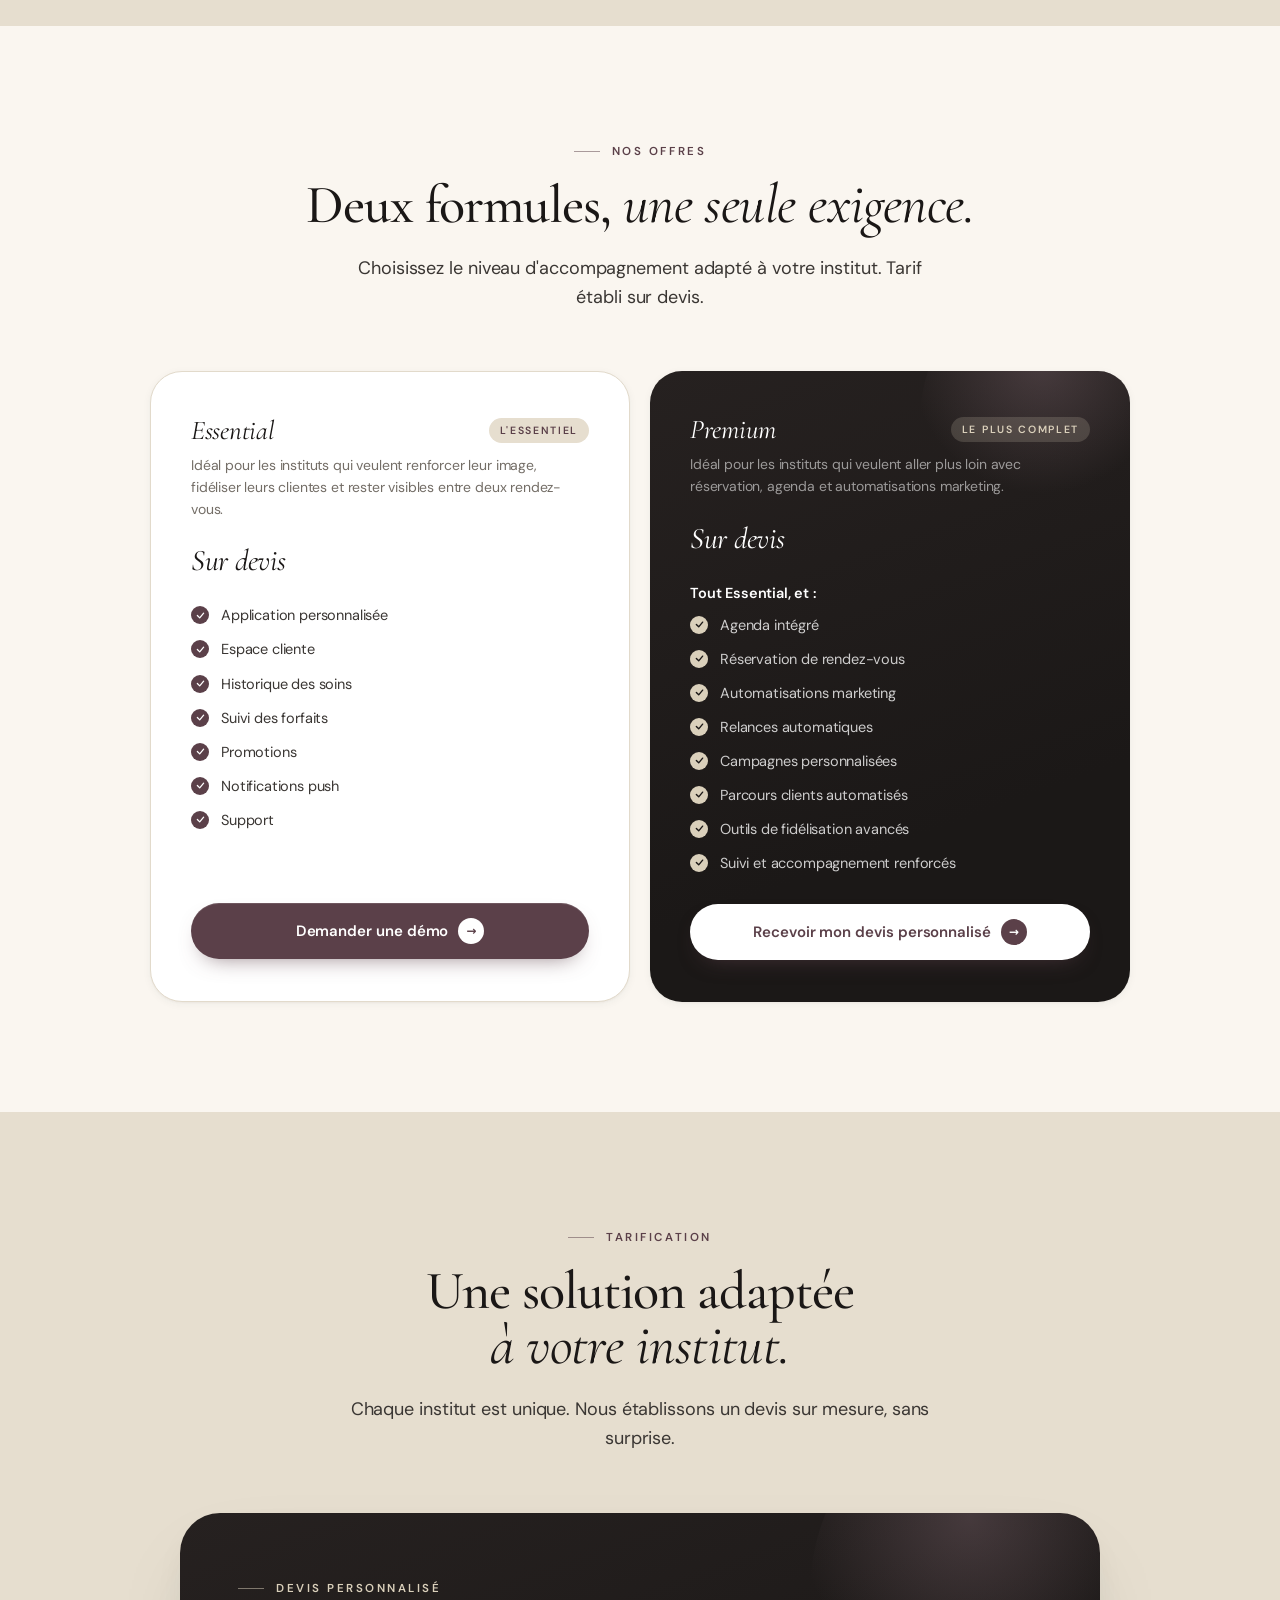
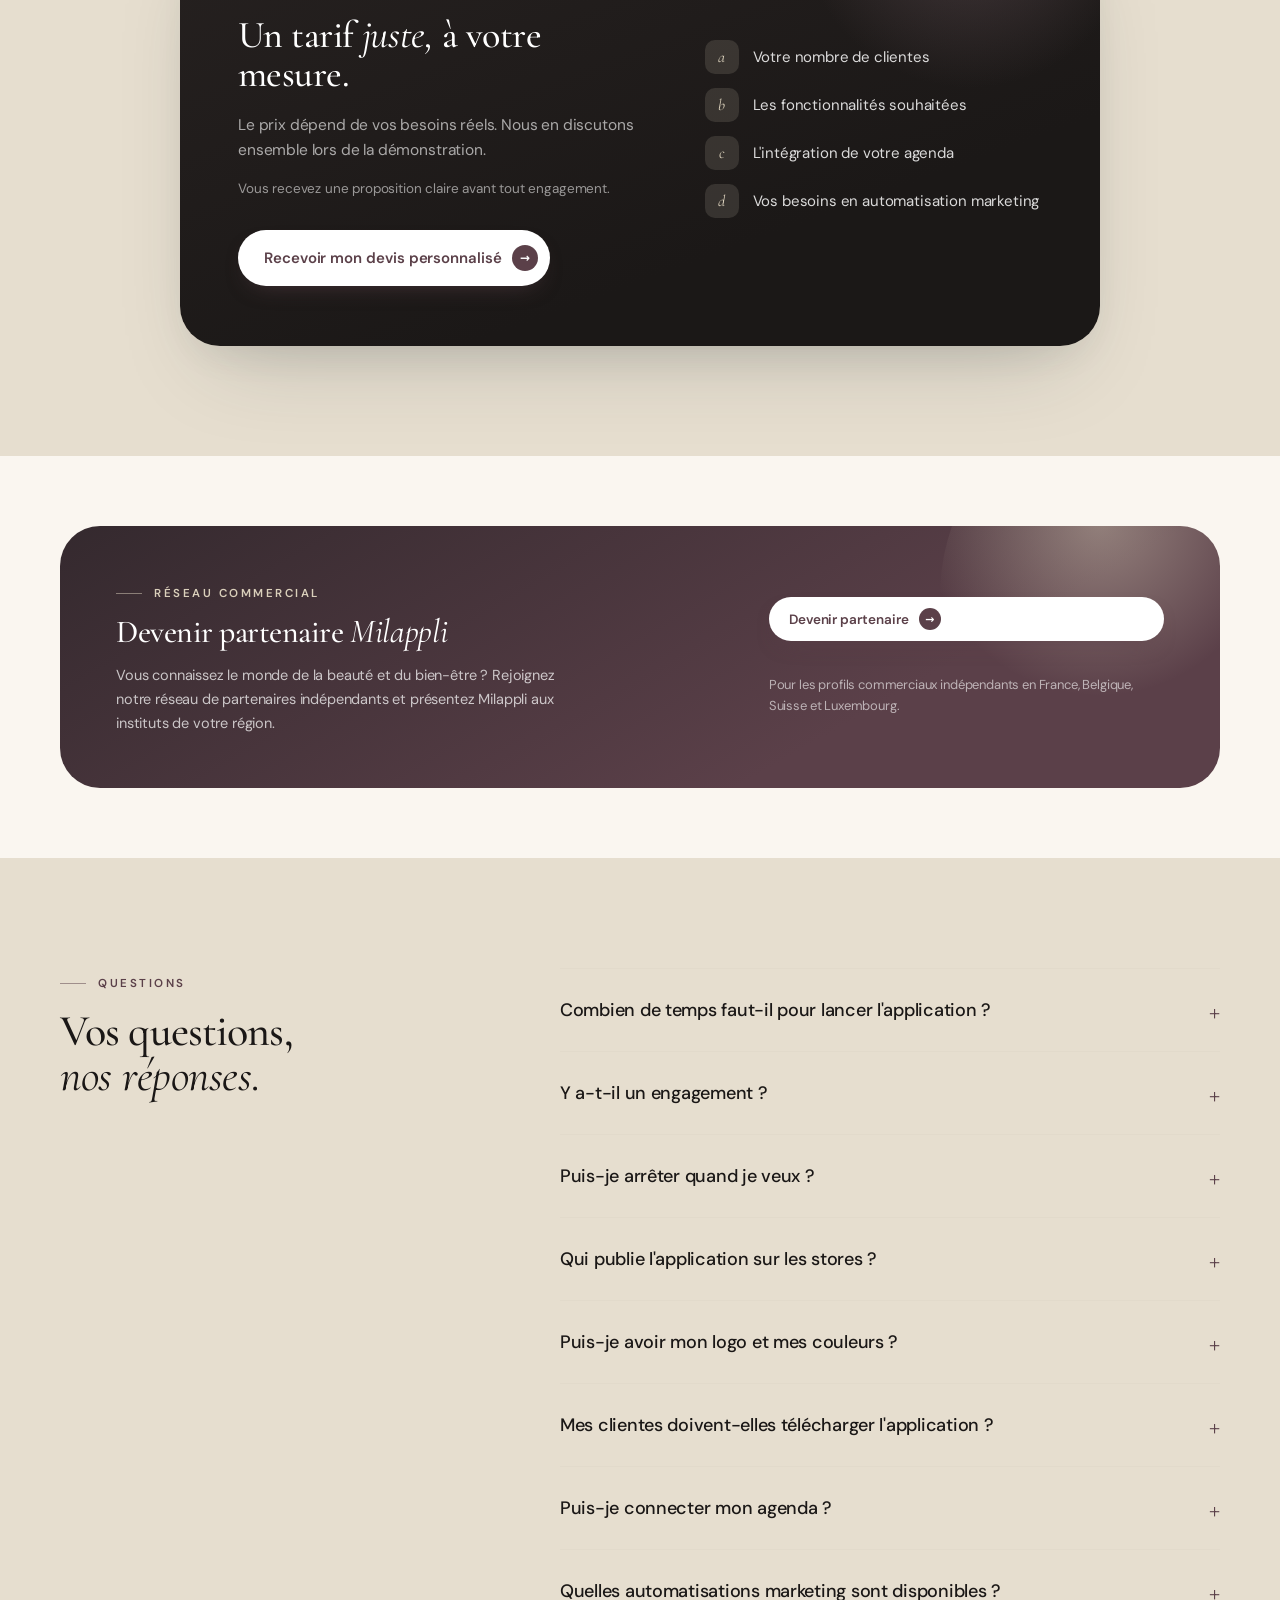
==== commit 62ad24aa: "Ajoute la carte de fidélité et retire "cure"/"forfait" du profil coiffeur 1. NOUVELLE FONCTIONNALITÉ" ====
--- a/index.html
+++ b/index.html
@@ -95,8 +95,8 @@
         <div><div class="t profile-dynamic" data-p-key="mockup.float1.title">Votre soin Éclat vous attend</div><div class="s profile-dynamic" data-p-key="mockup.float1.sub">notification de votre institut</div></div>
       </div>
       <div class="float-card two">
-        <span class="ic" aria-hidden="true">3</span>
-        <div><div class="t profile-dynamic" data-p-key="mockup.float2.title">Cure anti-âge</div><div class="s profile-dynamic" data-p-key="mockup.float2.sub">3 séances restantes</div></div>
+        <span class="ic" aria-hidden="true">%</span>
+        <div><div class="t profile-dynamic" data-p-key="mockup.float2.title">Récompense débloquée !</div><div class="s profile-dynamic" data-p-key="mockup.float2.sub">−15 € sur votre prochaine visite</div></div>
       </div>
     </div>
   </div>
@@ -322,11 +322,11 @@
     <div class="rent-visual reveal d1">
       <div class="phone"><div class="notch"></div><div class="screen"><div class="app-mock" aria-hidden="true">
         <div class="am-status"><span>9:41</span><span class="am-batt"></span></div>
-        <div class="am-header"><div class="am-logo">M</div><div><div class="am-h-t">Mes forfaits</div><div class="am-h-s profile-dynamic" data-p-key="results.mockSubtitle">Séances &amp; cures en cours</div></div></div>
+        <div class="am-header"><div class="am-logo">M</div><div><div class="am-h-t">Ma fidélité</div><div class="am-h-s profile-dynamic" data-p-key="results.mockSubtitle">Statut fidélité</div></div></div>
         <div class="am-body">
-          <div class="am-prog"><div class="am-pg-t profile-dynamic" data-p-key="results.prog1Title">Cure anti-âge</div><div class="am-pg-track"><div class="am-pg-fill" style="width:50%"></div></div><div class="am-pg-s">3 séances restantes sur 6</div></div>
-          <div class="am-prog"><div class="am-pg-t profile-dynamic" data-p-key="results.prog2Title">Forfait beauté des mains</div><div class="am-pg-track"><div class="am-pg-fill" style="width:80%"></div></div><div class="am-pg-s">1 séance restante sur 5</div></div>
-          <div class="am-promo"><div><div class="am-pm-t profile-dynamic" data-p-key="results.promoTitle">−20% sur les soins du mois</div><div class="am-pm-s">Valable jusqu'au 31</div></div><span class="am-pm-arrow">→</span></div>
+          <div class="am-prog"><div class="am-pg-t profile-dynamic" data-p-key="results.prog1Title">Prochaine récompense</div><div class="am-pg-track"><div class="am-pg-fill" style="width:60%"></div></div><div class="am-pg-s">6 visites sur 10</div></div>
+          <div class="am-prog"><div class="am-pg-t profile-dynamic" data-p-key="results.prog2Title">Statut : Argent</div><div class="am-pg-track"><div class="am-pg-fill" style="width:80%"></div></div><div class="am-pg-s">Encore 2 visites avant l'Or</div></div>
+          <div class="am-promo"><div><div class="am-pm-t profile-dynamic" data-p-key="results.promoTitle">−15 € de réduction débloqués</div><div class="am-pm-s">À utiliser quand vous voulez</div></div><span class="am-pm-arrow">→</span></div>
         </div>
       </div></div></div>
     </div>
@@ -361,6 +361,7 @@
       <div class="feat reveal"><div class="ic" aria-hidden="true">g</div><h4 class="profile-dynamic" data-p-key="features.items.6.title">Réservation / agenda</h4><p class="profile-dynamic" data-p-key="features.items.6.text">Une prise de rendez-vous plus fluide selon la formule choisie.</p></div>
       <div class="feat reveal d1"><div class="ic" aria-hidden="true">h</div><h4 class="profile-dynamic" data-p-key="features.items.7.title">Automatisations marketing</h4><p class="profile-dynamic" data-p-key="features.items.7.text">Relances et campagnes pour garder le lien sans y passer des heures.</p></div>
       <div class="feat reveal d2"><div class="ic" aria-hidden="true">i</div><h4 class="profile-dynamic" data-p-key="features.items.8.title">Support</h4><p class="profile-dynamic" data-p-key="features.items.8.text">Un accompagnement humain pour vous aider à prendre en main la solution.</p></div>
+      <div class="feat reveal"><div class="ic" aria-hidden="true">j</div><h4 class="profile-dynamic" data-p-key="features.items.9.title">Carte de fidélité</h4><p class="profile-dynamic" data-p-key="features.items.9.text">Chaque visite ou achat rapproche votre cliente d'une récompense, sans carte à perdre.</p></div>
     </div>
   </div>
 </section>
@@ -410,14 +411,14 @@
       <div class="reveal d1">
         <div class="phone"><div class="notch"></div><div class="screen"><div class="app-mock am-compact" aria-hidden="true">
           <div class="am-status"><span>9:41</span><span class="am-batt"></span></div>
-          <div class="am-header"><div class="am-logo">M</div><div><div class="am-h-t">Mes forfaits</div><div class="am-h-s profile-dynamic" data-p-key="preview.card2.subtitle">Séances &amp; cures en cours</div></div></div>
+          <div class="am-header"><div class="am-logo">M</div><div><div class="am-h-t">Ma fidélité</div><div class="am-h-s profile-dynamic" data-p-key="preview.card2.subtitle">Statut fidélité</div></div></div>
           <div class="am-body">
-            <div class="am-prog"><div class="am-pg-t profile-dynamic" data-p-key="preview.card2.prog1">Cure anti-âge</div><div class="am-pg-track"><div class="am-pg-fill" style="width:50%"></div></div><div class="am-pg-s">3 séances restantes sur 6</div></div>
-            <div class="am-prog"><div class="am-pg-t profile-dynamic" data-p-key="preview.card2.prog2">Forfait beauté des mains</div><div class="am-pg-track"><div class="am-pg-fill" style="width:80%"></div></div><div class="am-pg-s">1 séance restante sur 5</div></div>
-            <div class="am-promo"><div><div class="am-pm-t">−20% ce mois-ci</div><div class="am-pm-s">Jusqu'au 31</div></div><span class="am-pm-arrow">→</span></div>
+            <div class="am-prog"><div class="am-pg-t profile-dynamic" data-p-key="preview.card2.prog1">Prochaine récompense</div><div class="am-pg-track"><div class="am-pg-fill" style="width:60%"></div></div><div class="am-pg-s">6 visites sur 10</div></div>
+            <div class="am-prog"><div class="am-pg-t profile-dynamic" data-p-key="preview.card2.prog2">Statut : Argent</div><div class="am-pg-track"><div class="am-pg-fill" style="width:80%"></div></div><div class="am-pg-s">Encore 2 visites avant l'Or</div></div>
+            <div class="am-promo"><div><div class="am-pm-t">−15 € débloqués</div><div class="am-pm-s">À utiliser quand vous voulez</div></div><span class="am-pm-arrow">→</span></div>
           </div>
         </div></div></div>
-        <div class="preview-cap"><strong class="profile-dynamic" data-p-key="preview.card2.captionStrong">Forfaits &amp; cures</strong>Séances restantes en clair</div>
+        <div class="preview-cap"><strong class="profile-dynamic" data-p-key="preview.card2.captionStrong">Ma fidélité</strong>Points et récompenses en clair</div>
       </div>
       <div class="reveal d2">
         <div class="phone"><div class="notch"></div><div class="screen"><div class="app-mock am-compact" aria-hidden="true">
@@ -595,6 +596,7 @@
       <span class="eyebrow reveal">Contact</span>
       <h2 class="sec-title reveal d1" style="margin-top:18px">Une question ? <span class="serif">Écrivez-nous.</span></h2>
       <p class="lead reveal d2">Notre équipe vous répond rapidement pour échanger sur votre projet ou répondre à vos questions.</p>
+      <p class="contact-phone reveal d2">Vous préférez nous appeler ? <a href="tel:+33757829703">07 57 82 97 03</a></p>
     </div>
     <form name="contact" method="POST" data-netlify="true" netlify-honeypot="bot-field" class="contact-card reveal d2" id="contactForm">
       <input type="hidden" name="form-name" value="contact" />
@@ -647,6 +649,7 @@
       <div>
         <a class="brand" href="#top"><img class="brand-img" src="images/logo-milappli-beige.webp" alt="Milappli" width="140" height="51"></a>
         <p class="brand-desc profile-dynamic" data-p-key="footer.brandDesc">Des applications mobiles personnalisées pour les instituts de beauté, spas et centres esthétiques. France · Belgique · Suisse · Luxembourg.</p>
+        <p class="foot-phone"><a href="tel:+33757829703">07 57 82 97 03</a></p>
       </div>
       <div><h6>Produit</h6><ul><li><a href="#solution">Solution</a></li><li><a href="#features">Fonctionnalités</a></li><li><a href="#offres">Offres</a></li><li><a href="#contact" data-contact-subject="demo">Démo</a></li><li><a href="#faq">FAQ</a></li></ul></div>
       <div><h6>Société</h6><ul><li><a href="#contact">Contact</a></li><li><a href="#contact" data-contact-subject="partenaire">Devenir partenaire</a></li></ul></div>
--- a/css/style.css
+++ b/css/style.css
@@ -388,6 +388,9 @@
   .foot{display:grid; grid-template-columns:1.6fr 1fr 1fr 1fr; gap:50px; padding-bottom:50px; border-bottom:1px solid rgba(255,255,255,.1)}
   .foot .brand{color:#fff}
   .foot .brand-desc{font-size:14px; color:rgba(255,255,255,.6); line-height:1.6; max-width:280px; margin-top:16px}
+  .foot-phone{margin-top:10px}
+  .foot-phone a{font-weight:600; color:rgba(255,255,255,.85)}
+  .foot-phone a:hover{color:#fff}
   .foot h6{font-size:11px; letter-spacing:.2em; text-transform:uppercase; color:#fff; margin:0 0 18px; font-weight:600}
   .foot ul{list-style:none; padding:0; margin:0; display:flex; flex-direction:column; gap:11px}
   .foot a{color:rgba(255,255,255,.65); text-decoration:none; font-size:14px; transition:color .2s, transform .2s; display:inline-block}
@@ -520,6 +523,9 @@
 
   /* ---------- CONTACT ---------- */
   .contact-wrap{max-width:640px}
+  .contact-phone{margin:14px 0 0; font-size:14.5px; color:var(--ink-3)}
+  .contact-phone a{color:var(--burgundy); font-weight:600; text-decoration:none}
+  .contact-phone a:hover{text-decoration:underline}
   .contact-card{background:var(--card); border:1px solid var(--line); border-radius:28px; padding:42px 40px; box-shadow:var(--shadow-xs); display:flex; flex-direction:column; gap:20px}
   .contact-card .field{display:flex; flex-direction:column; gap:8px}
   .contact-card label{font-size:13px; font-weight:600; color:var(--ink-2)}
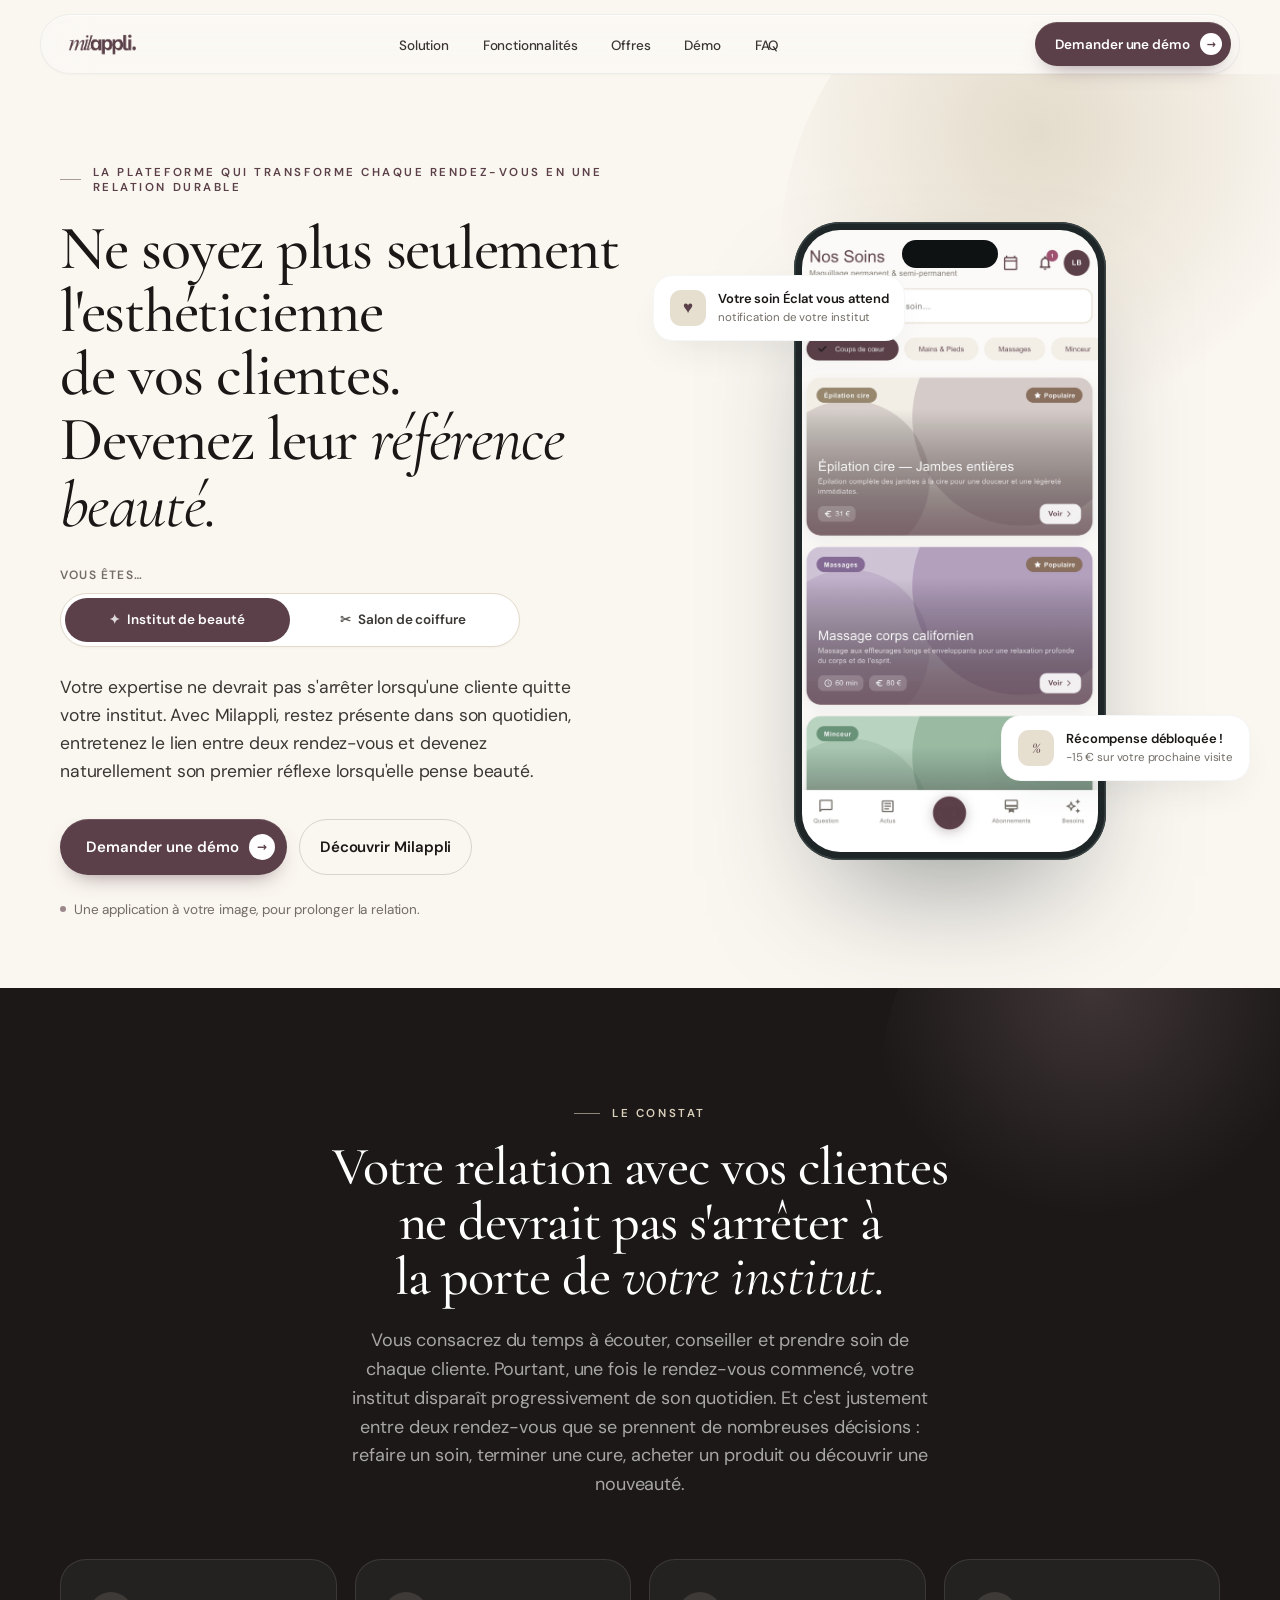
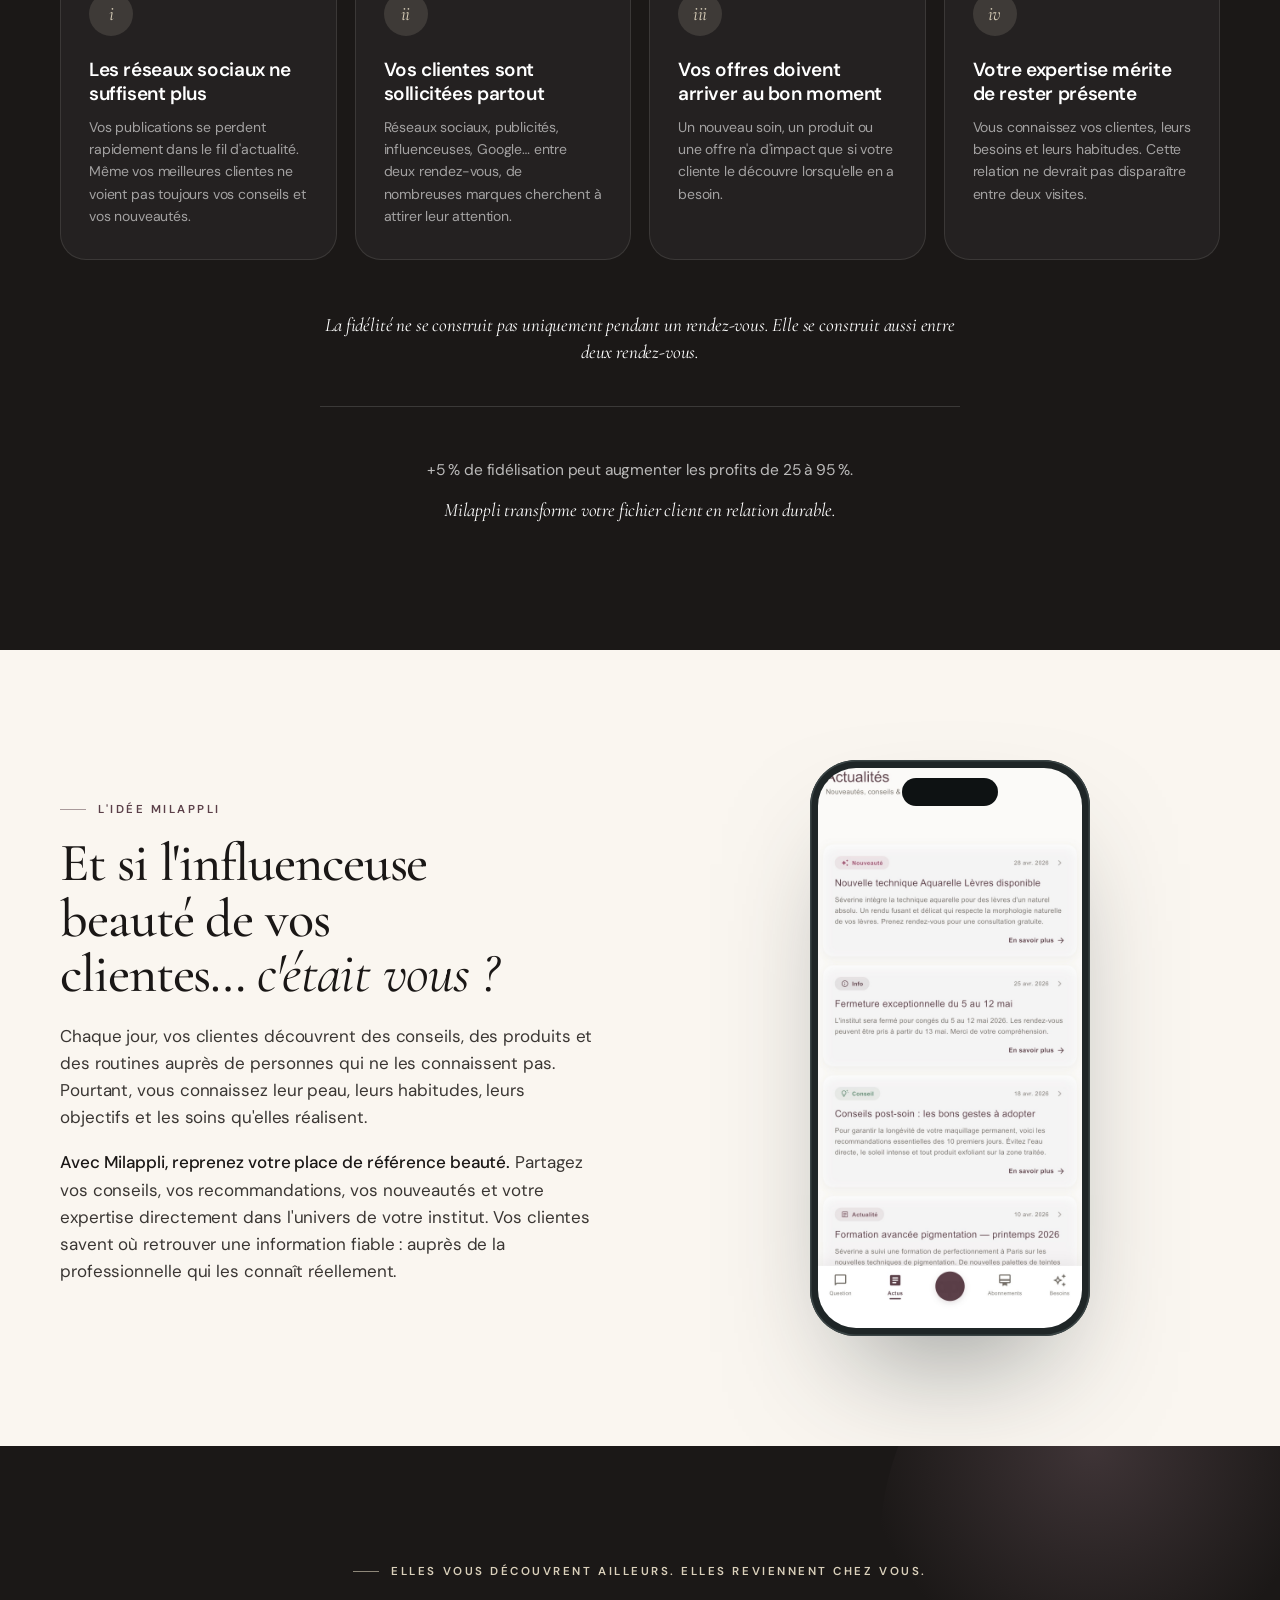
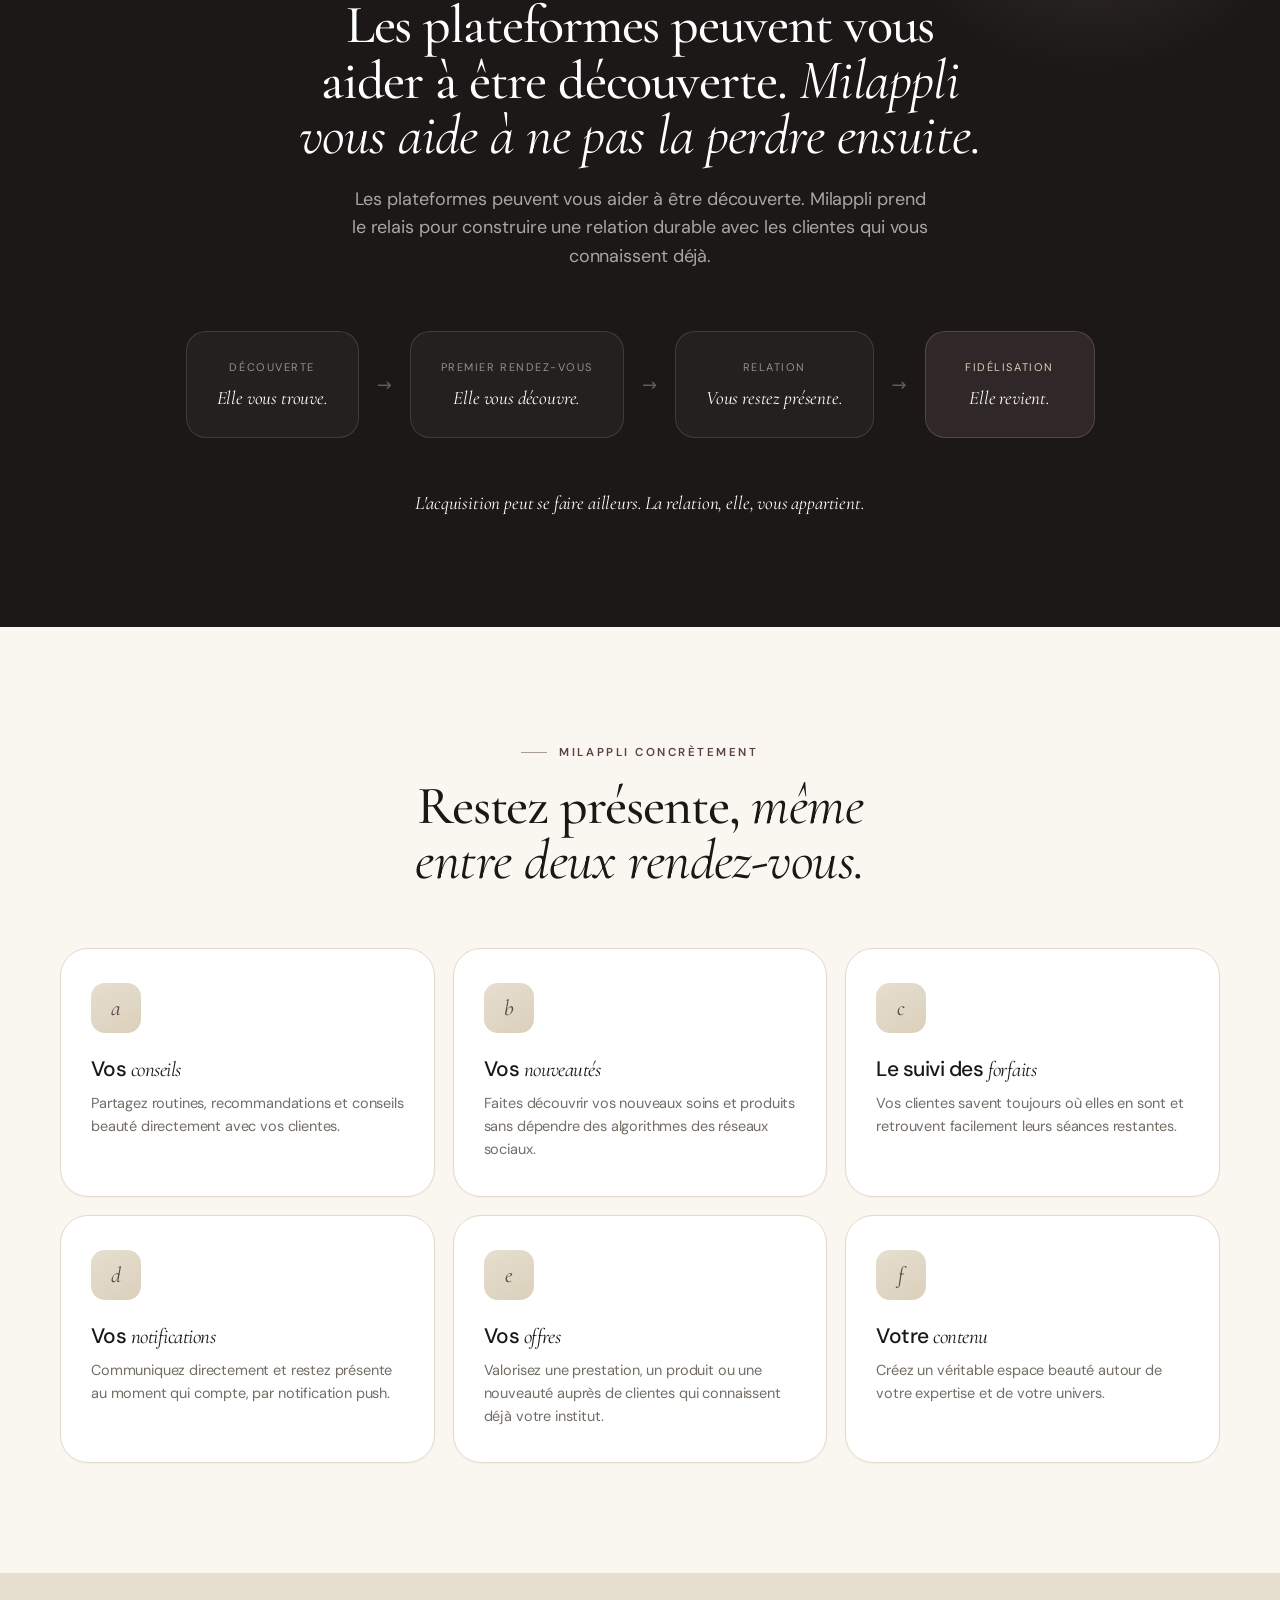
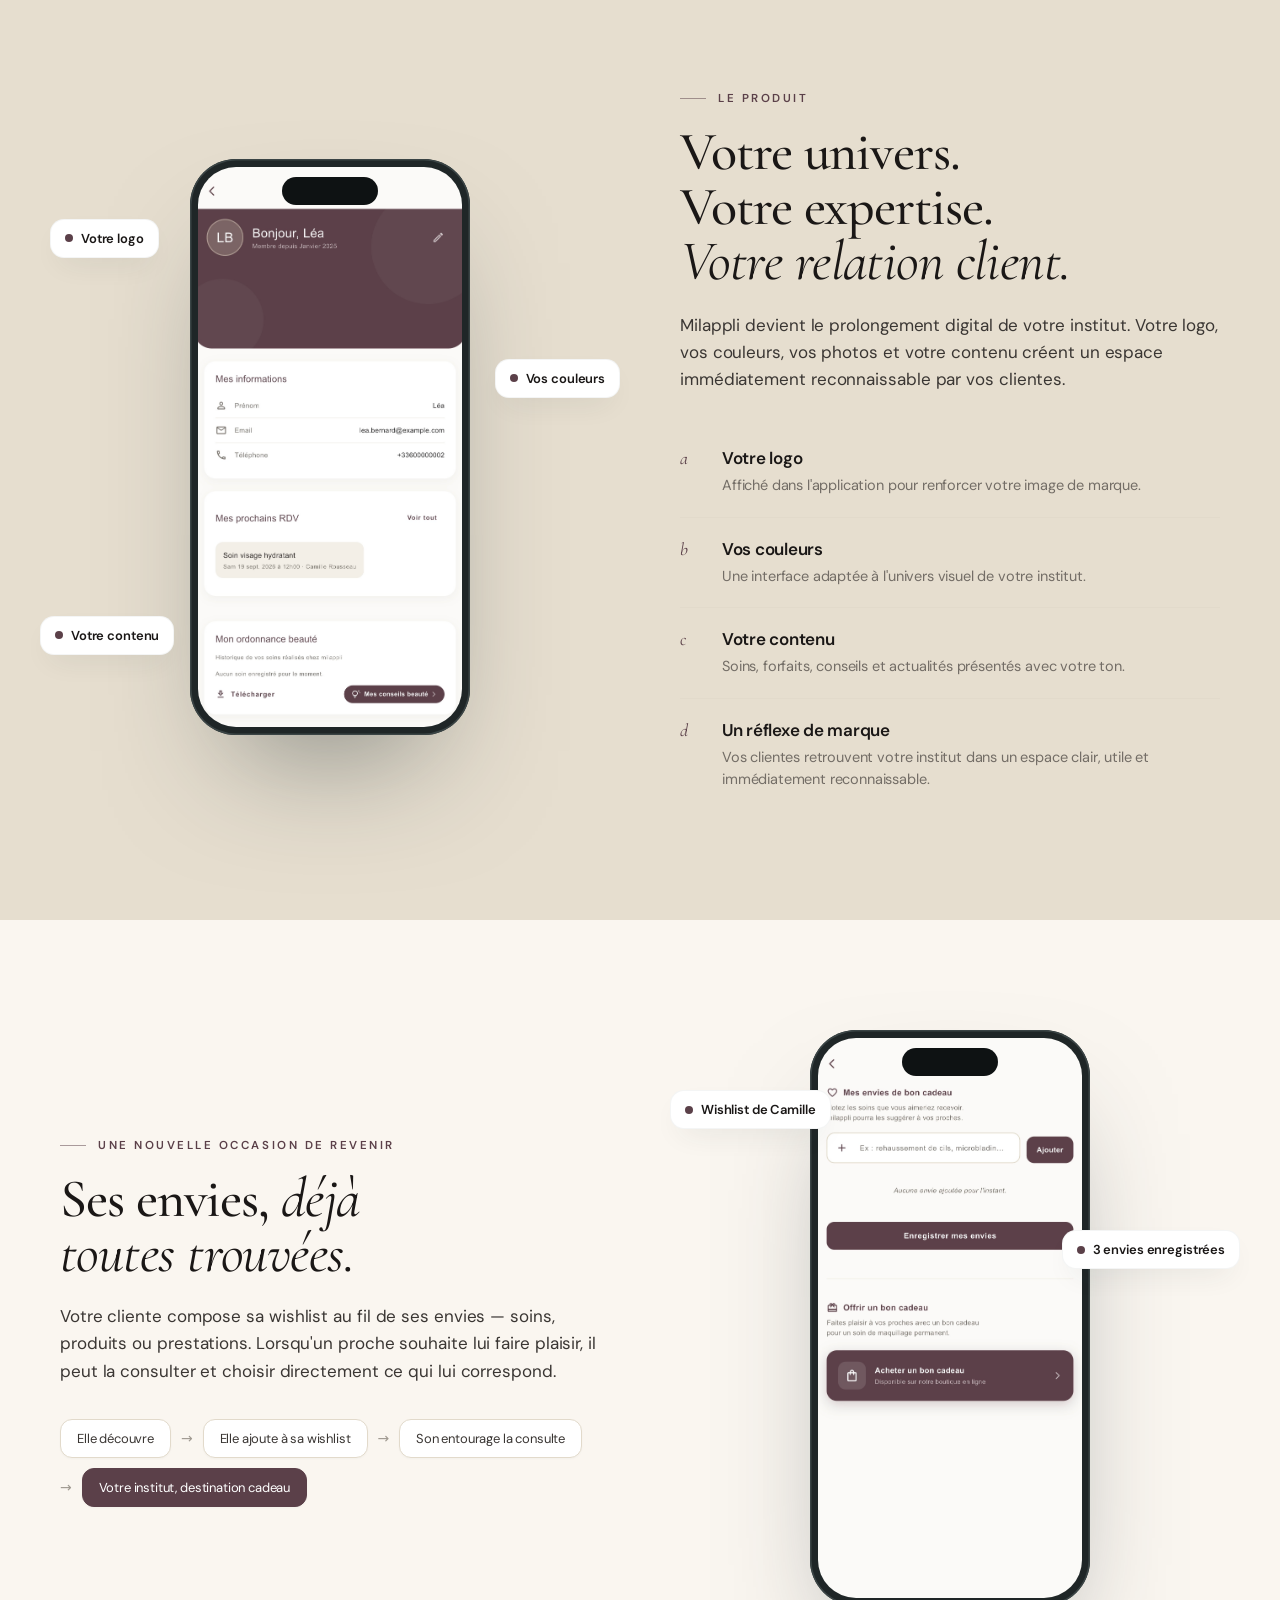
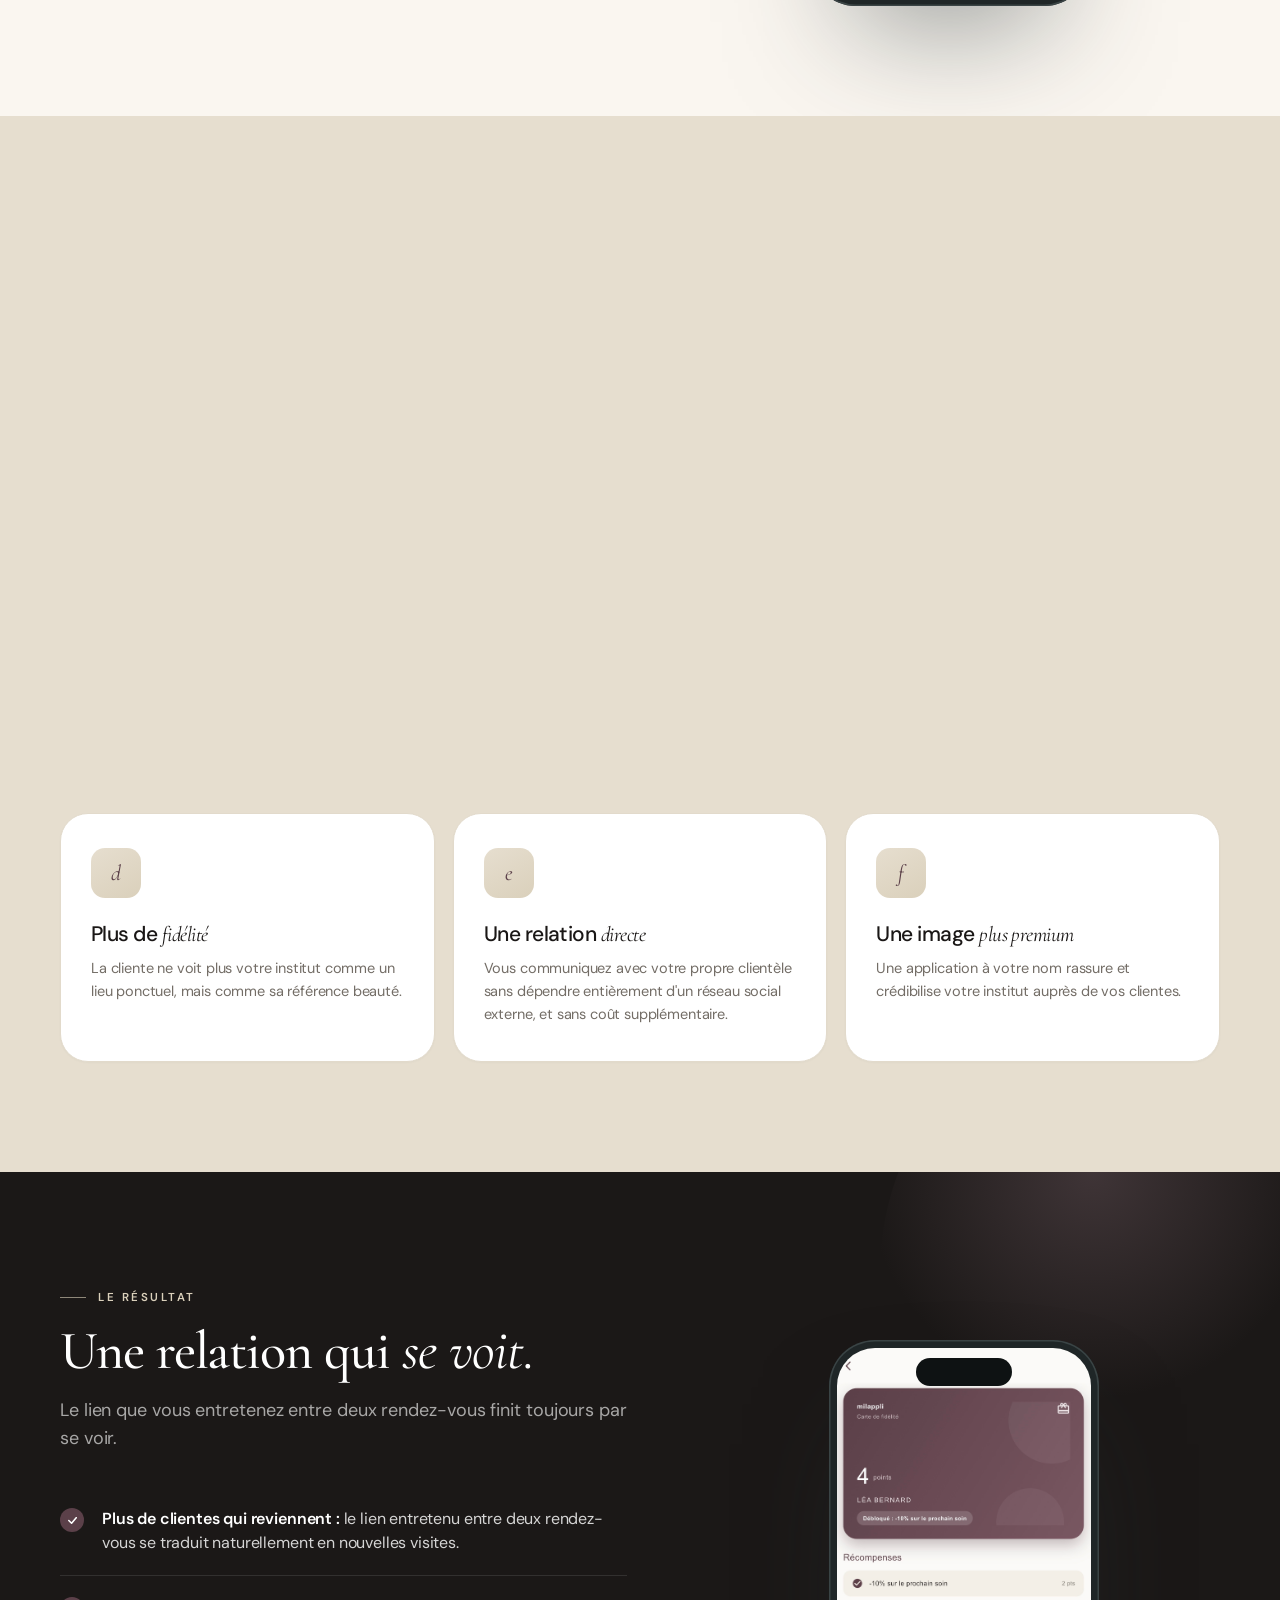
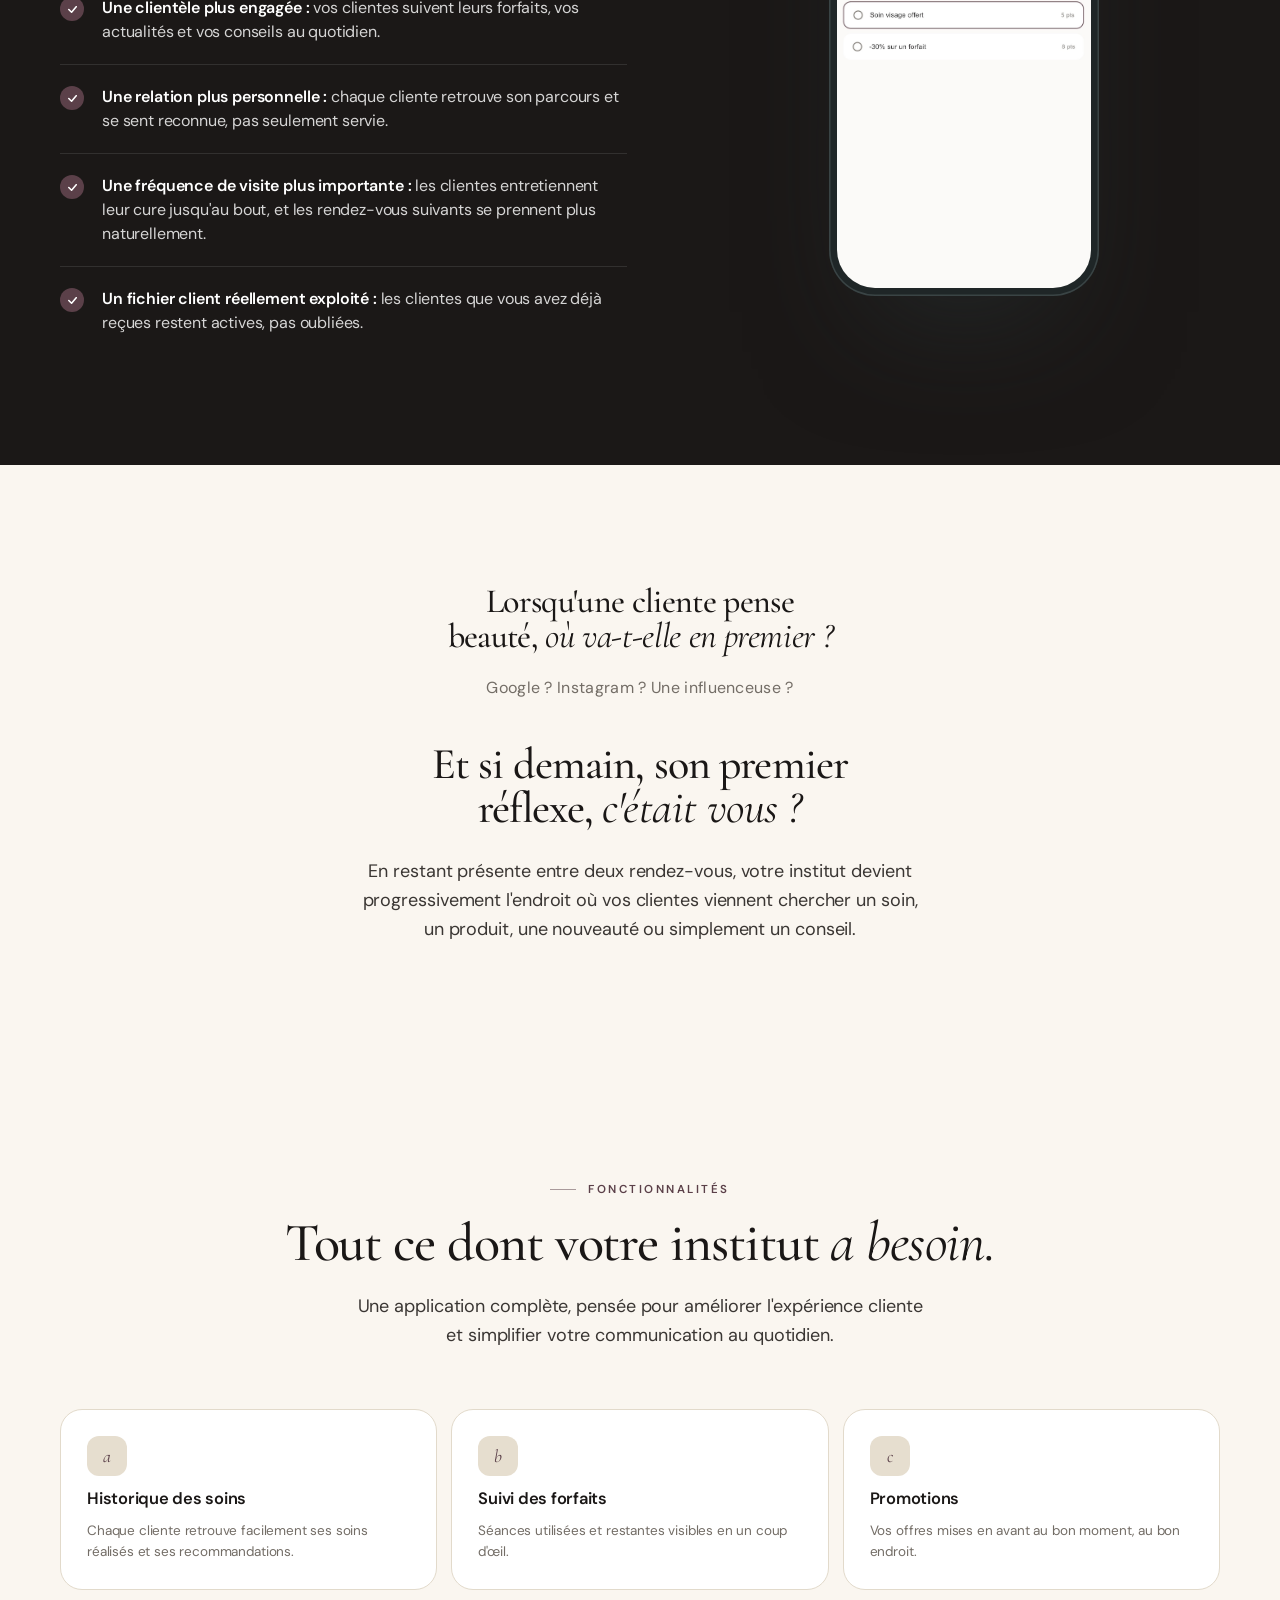
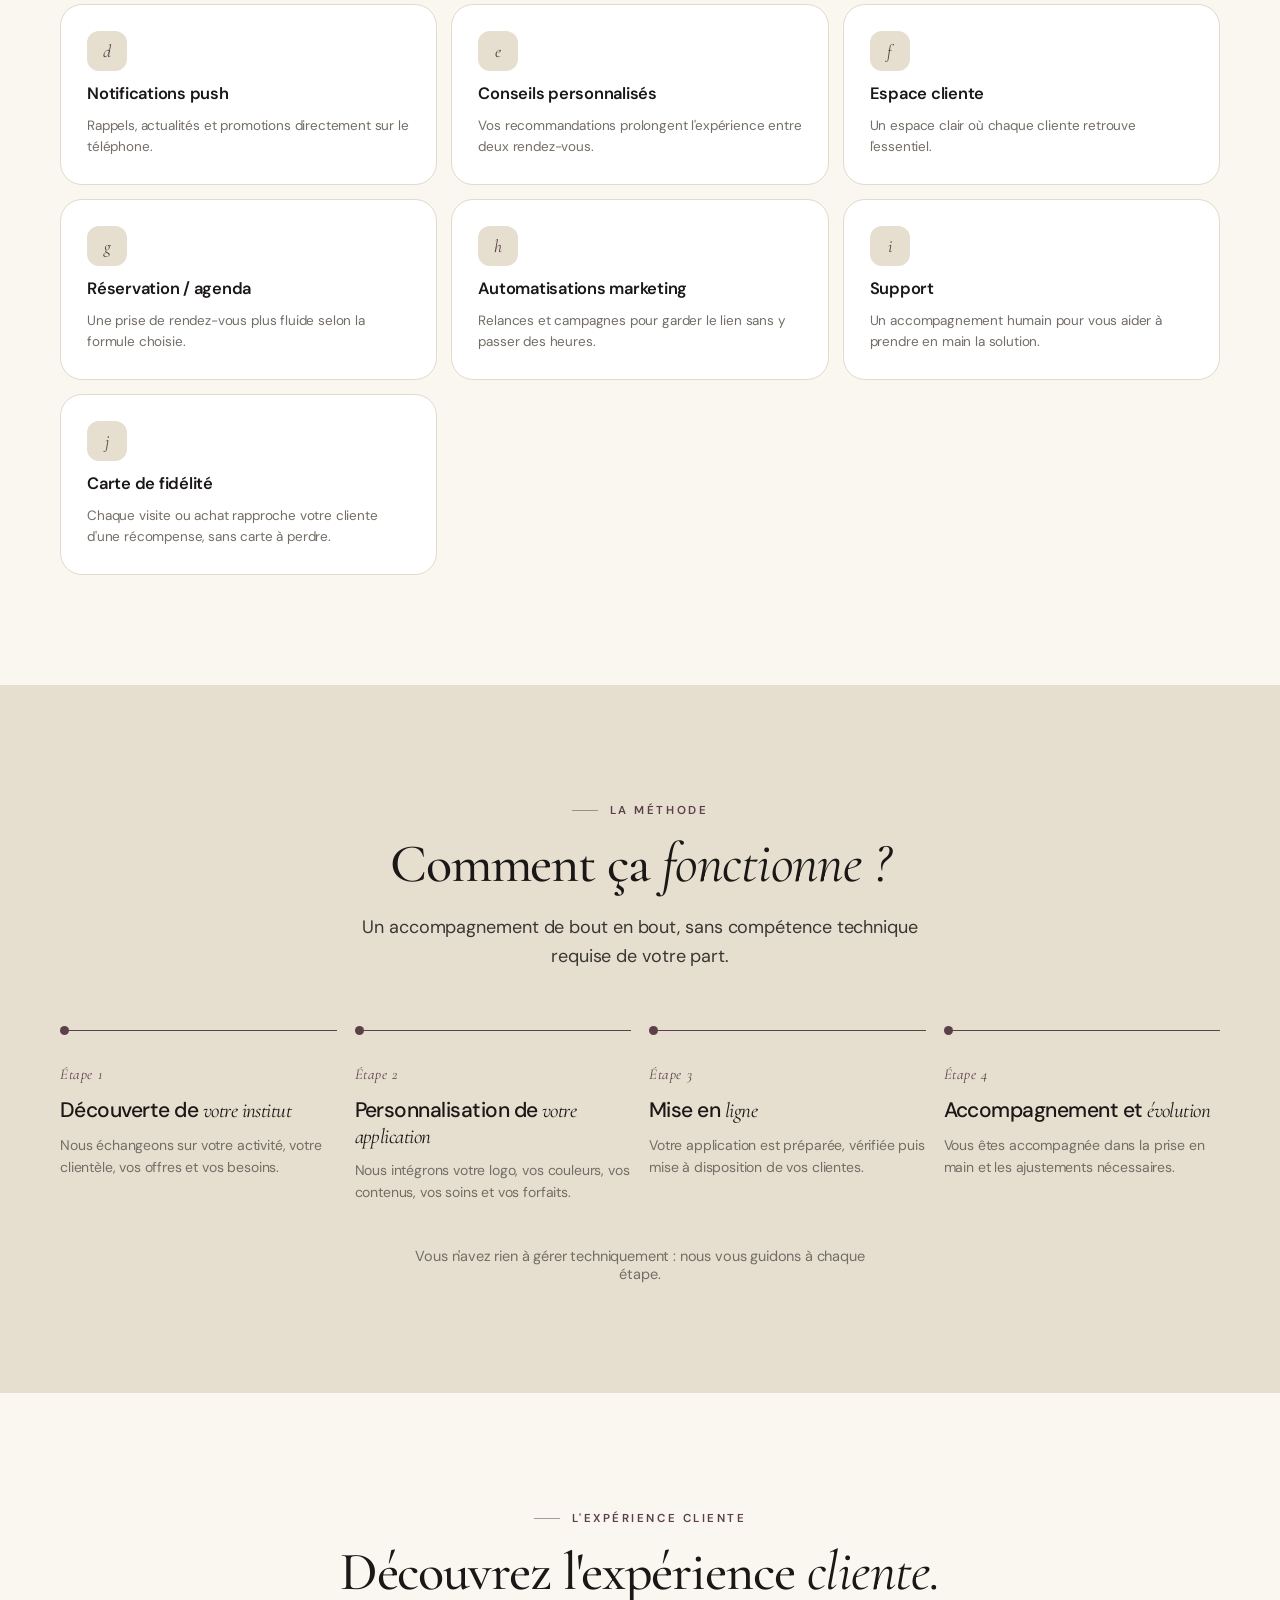
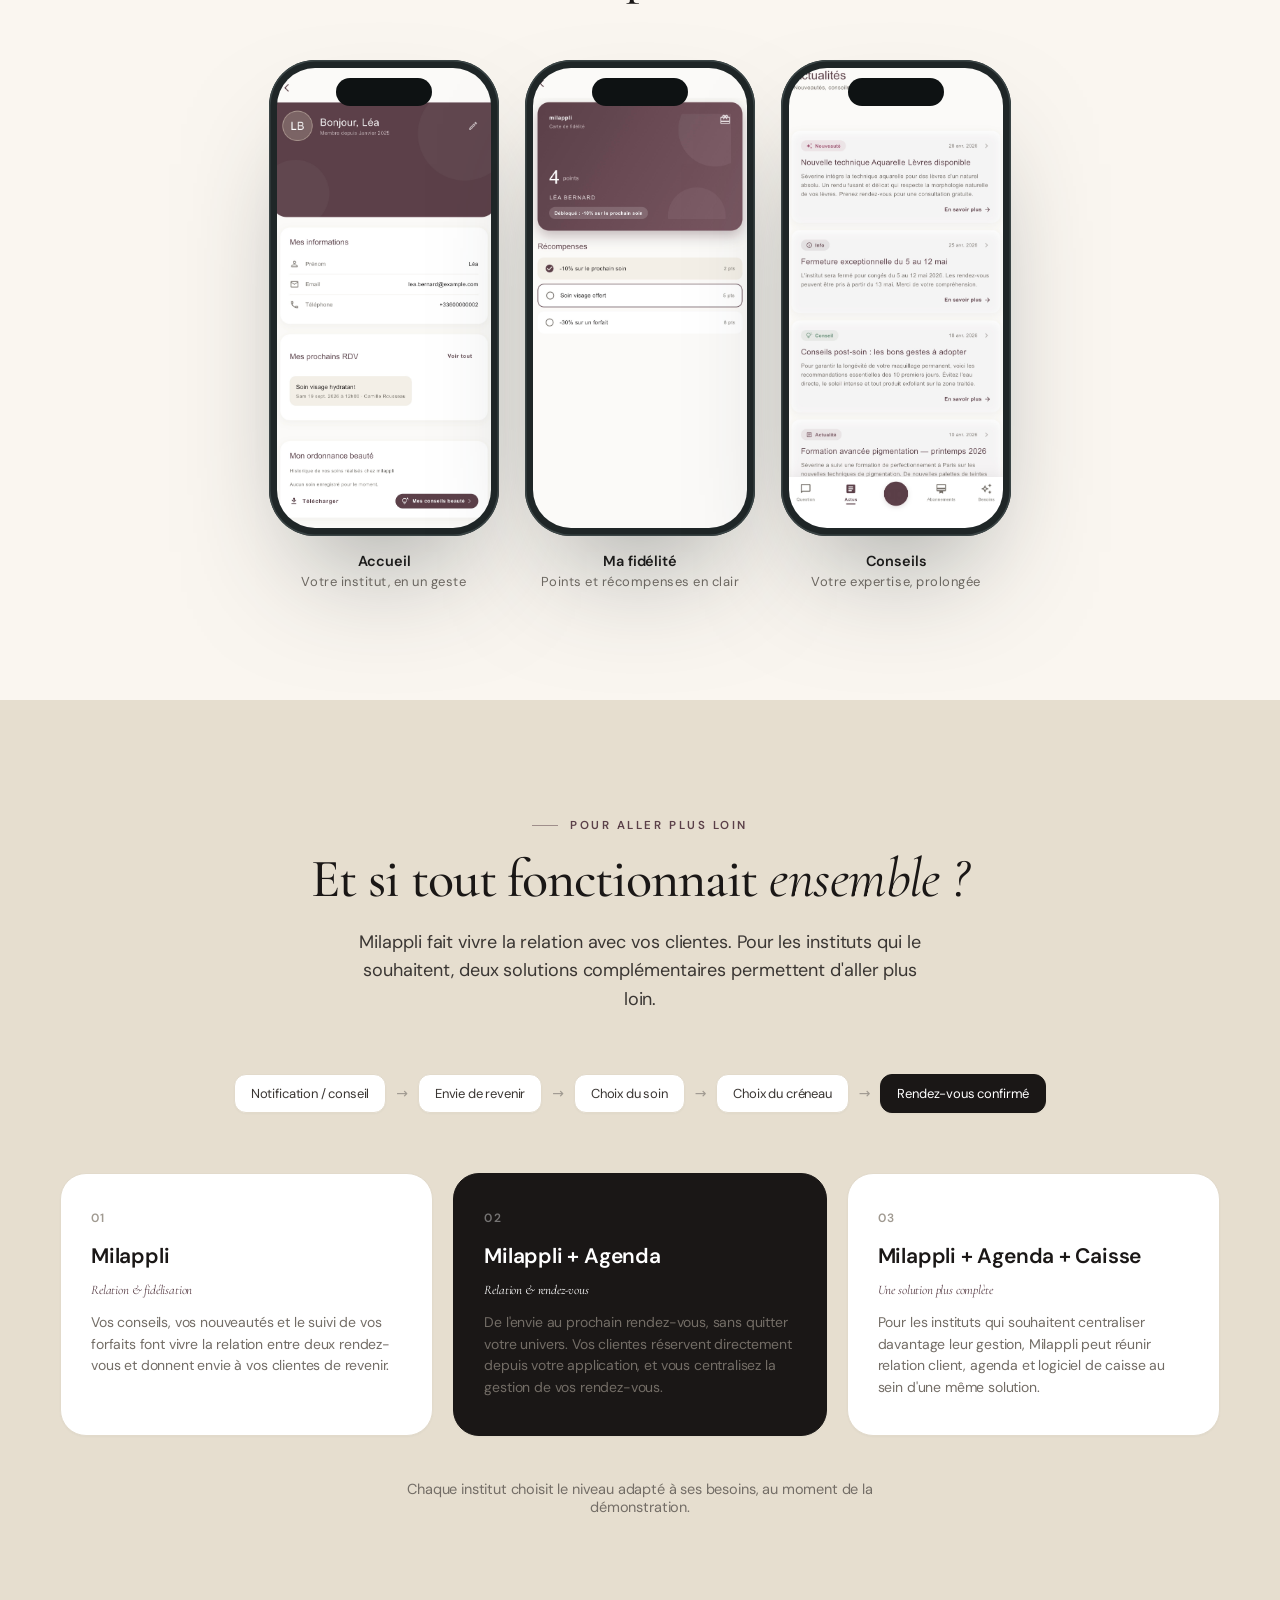
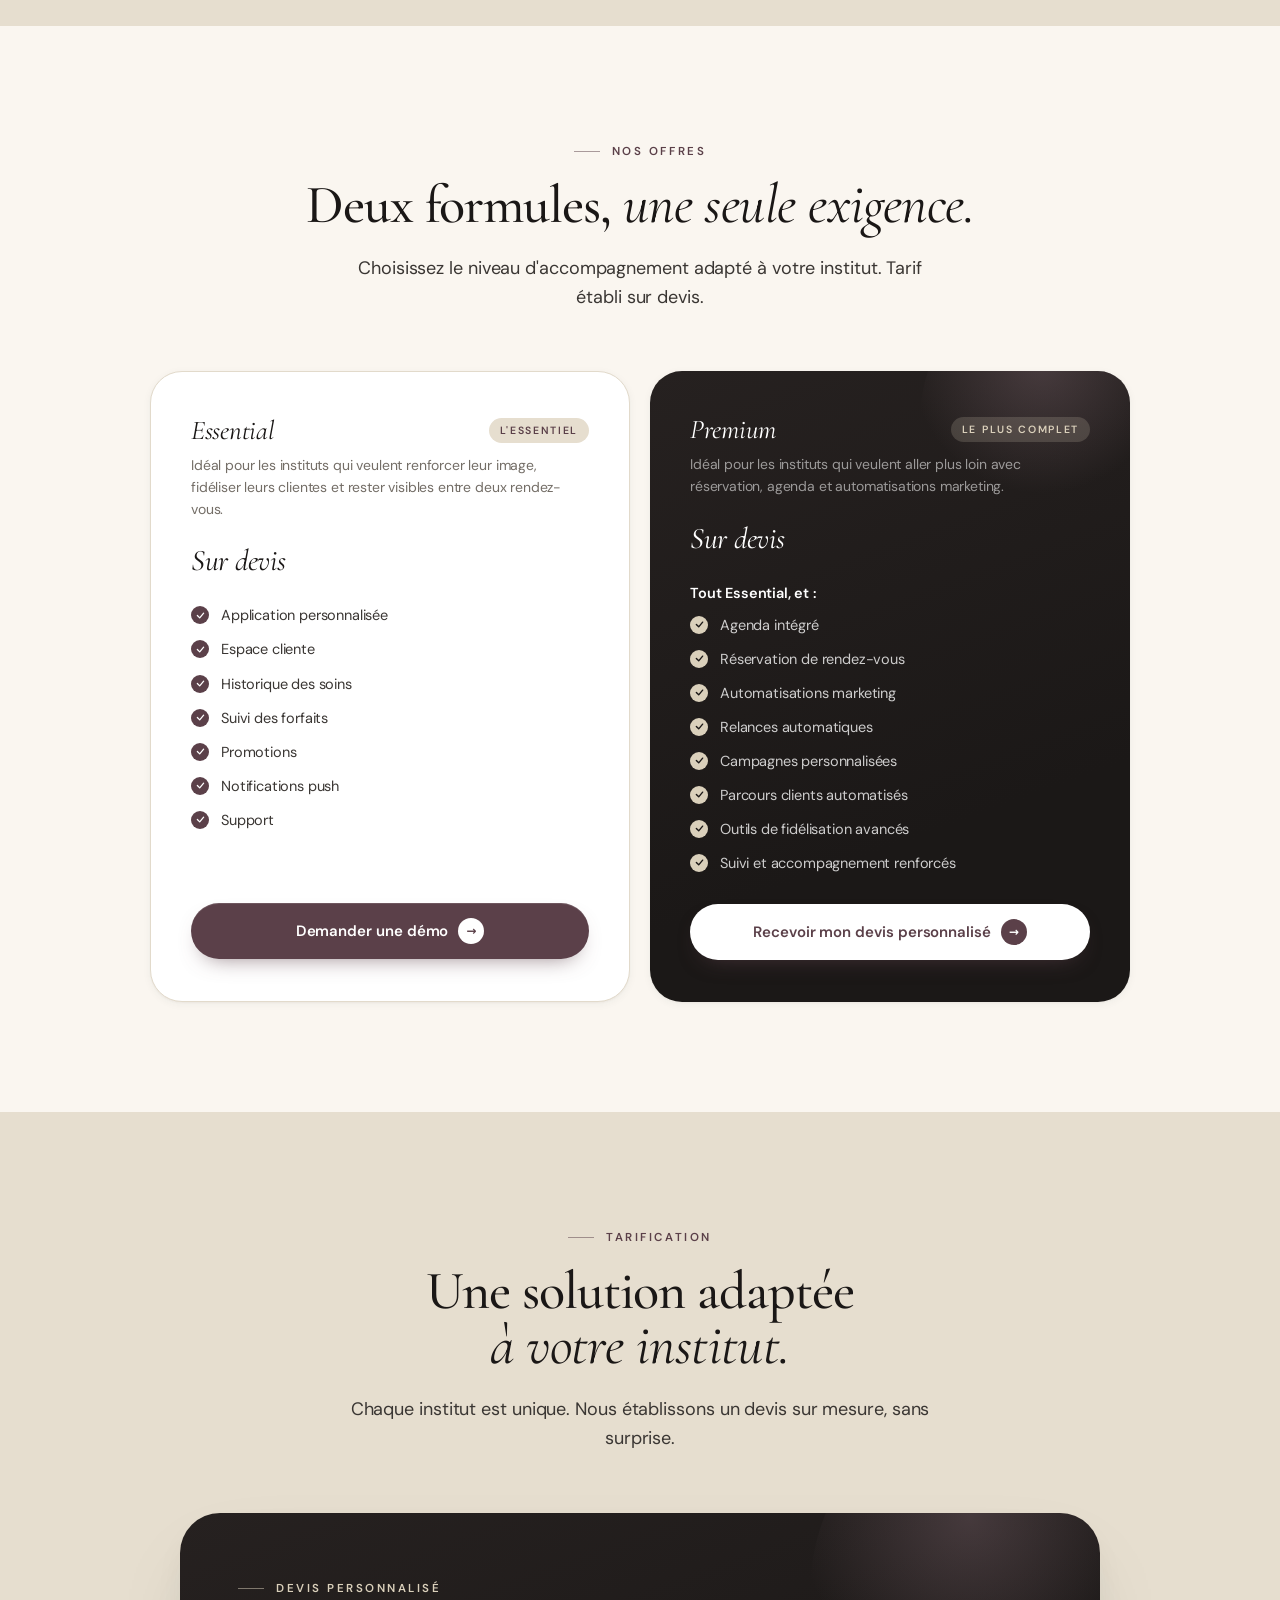
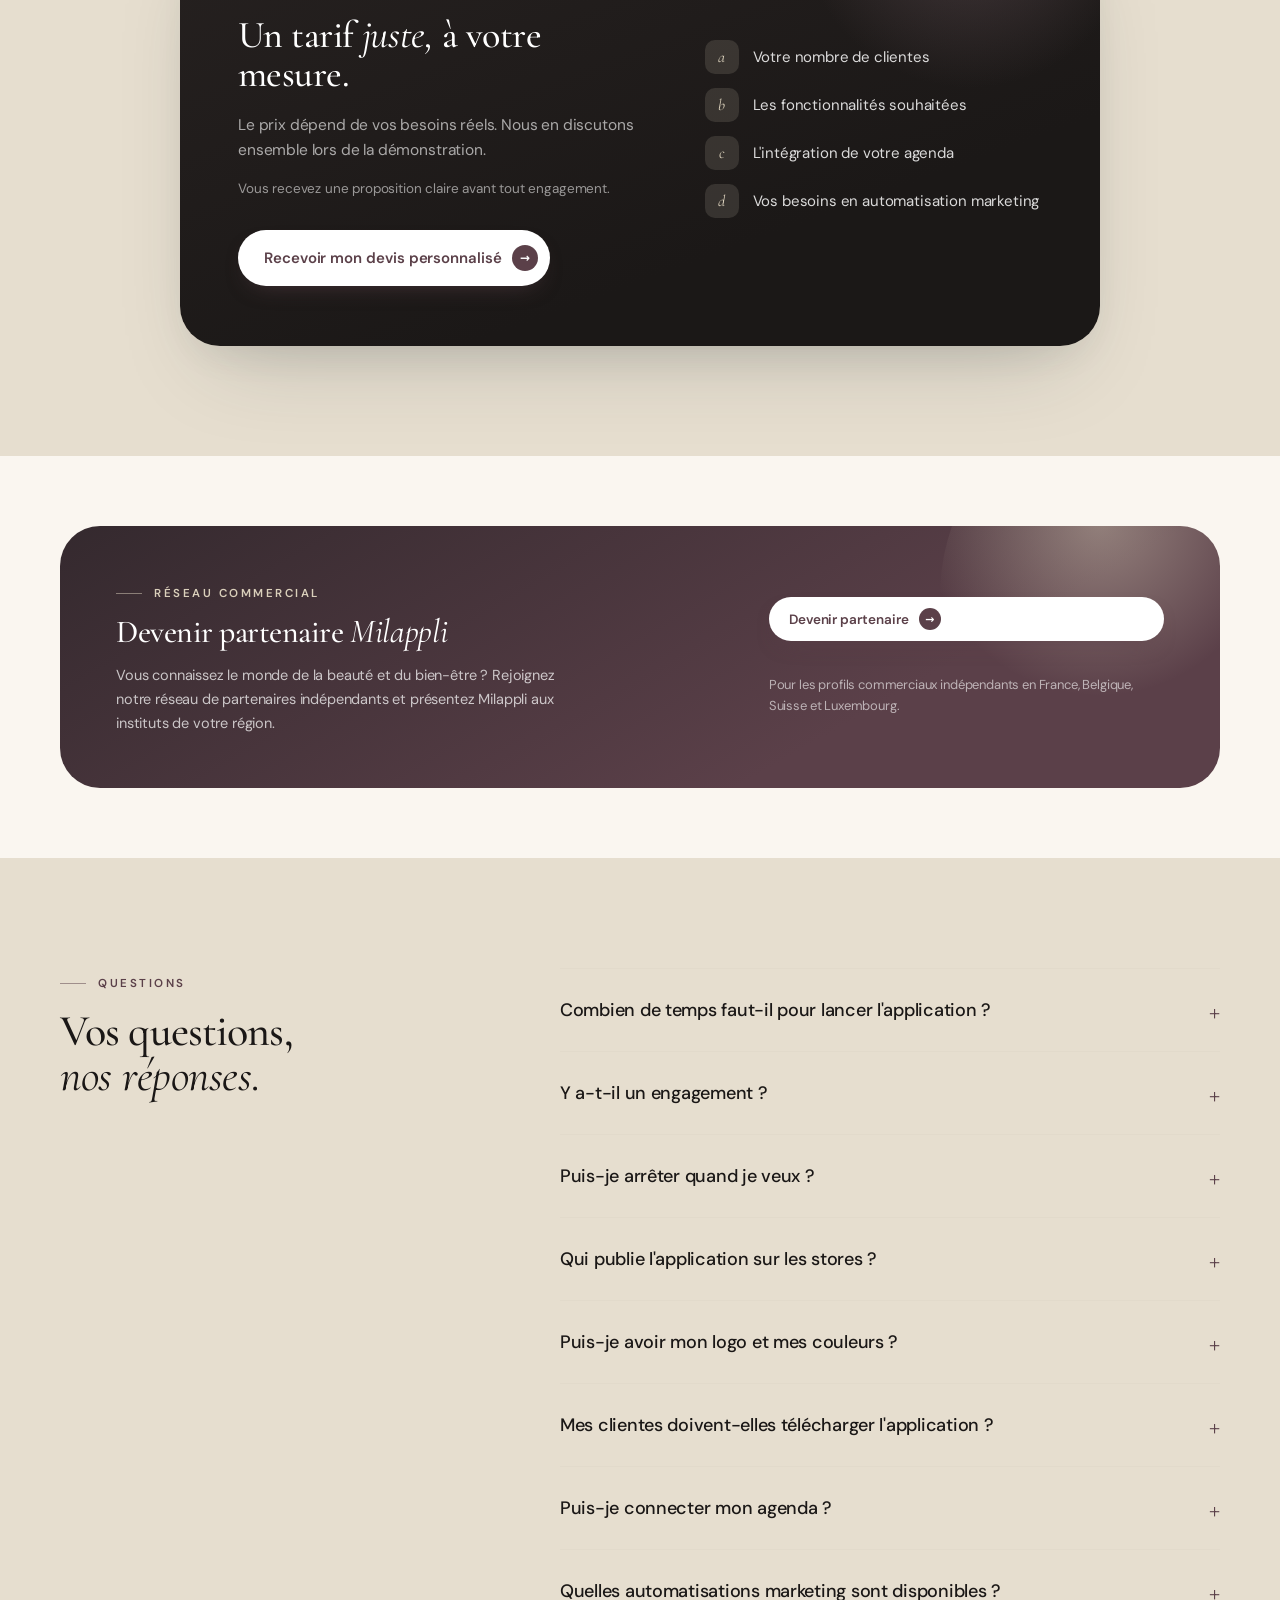
==== commit c43d44b9: "Remplace les mockups iPhone en CSS par les vraies captures d'écran Sur demande explicite (vraies pho" ====
--- a/index.html
+++ b/index.html
@@ -88,7 +88,7 @@
     <div class="hero-visual reveal d2">
       <div class="phone">
         <div class="notch"></div>
-        <div class="screen"><img class="mockup-img profile-dynamic" src="images/hero-mockup.png" alt="Écran d'accueil de l'app - Milappli" data-p-key="mockup.imgAlt" data-p-attr="alt"></div>
+        <div class="screen"><img class="mockup-img" src="images/hero-mockup.jpg" alt="Écran d'accueil de l'app Milappli, catalogue des soins"></div>
       </div>
       <div class="float-card one">
         <span class="ic" aria-hidden="true">♥</span>
@@ -138,14 +138,7 @@
     <div class="sol-visual reveal d1">
       <div class="phone">
         <div class="notch"></div>
-        <div class="screen"><div class="app-mock" aria-hidden="true">
-          <div class="am-status"><span>9:41</span><span class="am-batt"></span></div>
-          <div class="am-header"><div class="am-logo">M</div><div><div class="am-h-t profile-dynamic" data-p-key="reference.mockHeaderTitle">Conseils</div><div class="am-h-s profile-dynamic" data-p-key="reference.mockHeaderSub">Votre référence beauté</div></div></div>
-          <div class="am-body">
-            <div class="am-post"><div class="am-p-img" aria-hidden="true">a</div><div class="am-p-t profile-dynamic" data-p-key="reference.post1Title">3 gestes pour prolonger votre soin éclat</div><div class="am-p-s profile-dynamic" data-p-key="reference.post1Sub">Les conseils de votre institut pour une peau lumineuse toute la semaine.</div><span class="am-p-link">Lire →</span></div>
-            <div class="am-post"><div class="am-p-img" aria-hidden="true">b</div><div class="am-p-t profile-dynamic" data-p-key="reference.post2Title">Notre nouvelle routine anti-âge</div><div class="am-p-s profile-dynamic" data-p-key="reference.post2Sub">Découvrez le protocole recommandé par votre esthéticienne.</div><span class="am-p-link">Lire →</span></div>
-          </div>
-        </div></div>
+        <div class="screen"><img class="mockup-img" src="images/mockup-actualites.jpg" alt="Écran Actualités de l'app Milappli, conseils et nouveautés"></div>
       </div>
     </div>
   </div>
@@ -208,20 +201,7 @@
     <div class="sol-visual reveal">
       <div class="phone">
         <div class="notch"></div>
-        <div class="screen"><div class="app-mock" aria-hidden="true">
-          <div class="am-status"><span>9:41</span><span class="am-batt"></span></div>
-          <div class="am-header"><div class="am-logo">M</div><div><div class="am-h-t profile-dynamic" data-p-key="atYourImage.mockBrand">Institut Lumière</div><div class="am-h-s profile-dynamic" data-p-key="atYourImage.mockGreeting">Bonjour Camille</div></div></div>
-          <div class="am-body">
-            <div class="am-hero"><span class="am-tag">Nouveauté</span><div class="am-h profile-dynamic" data-p-key="atYourImage.mockHero">Soin Éclat du mois</div><span class="am-cta">Découvrir →</span></div>
-            <div class="am-actions">
-              <div class="am-action"><span class="am-a-ic" aria-hidden="true">a</span><span>Rendez-vous</span></div>
-              <div class="am-action"><span class="am-a-ic" aria-hidden="true">b</span><span>Forfaits</span></div>
-              <div class="am-action"><span class="am-a-ic" aria-hidden="true">c</span><span>Conseils</span></div>
-              <div class="am-action"><span class="am-a-ic" aria-hidden="true">d</span><span>Boutique</span></div>
-            </div>
-            <div class="am-card"><span class="am-c-ic" aria-hidden="true">i</span><div><div class="am-c-t">Prochain rendez-vous</div><div class="am-c-s profile-dynamic" data-p-key="atYourImage.mockAppointment">Jeudi 14h30 — Soin visage</div></div></div>
-          </div>
-        </div></div>
+        <div class="screen"><img class="mockup-img" src="images/mockup-profil.jpg" alt="Écran Mon Profil de l'app Milappli, informations et prochain rendez-vous"></div>
       </div>
       <div class="sol-tags">
         <div class="sol-tag a"><span class="dot"></span>Votre logo</div>
@@ -263,19 +243,7 @@
     <div class="sol-visual reveal d1">
       <div class="phone">
         <div class="notch"></div>
-        <div class="screen"><div class="app-mock" aria-hidden="true">
-          <div class="am-status"><span>9:41</span><span class="am-batt"></span></div>
-          <div class="am-header"><div class="am-logo">M</div><div><div class="am-h-t">Ma wishlist</div><div class="am-h-s">3 envies enregistrées</div></div></div>
-          <div class="am-body">
-            <div class="am-grid">
-              <div class="am-prod"><div class="am-pr-img"></div><div class="am-pr-t profile-dynamic" data-p-key="wishlist.products.0.title">Soin Éclat</div><div class="am-pr-p profile-dynamic" data-p-key="wishlist.products.0.price">65 €</div><span class="am-heart">♥</span></div>
-              <div class="am-prod"><div class="am-pr-img"></div><div class="am-pr-t profile-dynamic" data-p-key="wishlist.products.1.title">Sérum Vitamine C</div><div class="am-pr-p profile-dynamic" data-p-key="wishlist.products.1.price">42 €</div><span class="am-heart">♥</span></div>
-              <div class="am-prod"><div class="am-pr-img"></div><div class="am-pr-t profile-dynamic" data-p-key="wishlist.products.2.title">Massage relaxant</div><div class="am-pr-p profile-dynamic" data-p-key="wishlist.products.2.price">55 €</div><span class="am-heart">♥</span></div>
-              <div class="am-prod"><div class="am-pr-img"></div><div class="am-pr-t profile-dynamic" data-p-key="wishlist.products.3.title">Cure anti-âge</div><div class="am-pr-p profile-dynamic" data-p-key="wishlist.products.3.price">210 €</div><span class="am-heart">♥</span></div>
-            </div>
-            <div class="am-card"><span class="am-c-ic" aria-hidden="true">i</span><div><div class="am-c-t">Partager ma wishlist</div><div class="am-c-s">Envoyer à un proche</div></div></div>
-          </div>
-        </div></div>
+        <div class="screen"><img class="mockup-img" src="images/mockup-wishlist.jpg" alt="Écran Bons cadeaux de l'app Milappli, liste d'envies et bon cadeau"></div>
       </div>
       <div class="sol-tags">
         <div class="sol-tag a"><span class="dot"></span><span class="profile-dynamic" data-p-key="wishlist.tagName">Wishlist de Camille</span></div>
@@ -320,15 +288,7 @@
       </div>
     </div>
     <div class="rent-visual reveal d1">
-      <div class="phone"><div class="notch"></div><div class="screen"><div class="app-mock" aria-hidden="true">
-        <div class="am-status"><span>9:41</span><span class="am-batt"></span></div>
-        <div class="am-header"><div class="am-logo">M</div><div><div class="am-h-t">Ma fidélité</div><div class="am-h-s profile-dynamic" data-p-key="results.mockSubtitle">Statut fidélité</div></div></div>
-        <div class="am-body">
-          <div class="am-prog"><div class="am-pg-t profile-dynamic" data-p-key="results.prog1Title">Prochaine récompense</div><div class="am-pg-track"><div class="am-pg-fill" style="width:60%"></div></div><div class="am-pg-s">6 visites sur 10</div></div>
-          <div class="am-prog"><div class="am-pg-t profile-dynamic" data-p-key="results.prog2Title">Statut : Argent</div><div class="am-pg-track"><div class="am-pg-fill" style="width:80%"></div></div><div class="am-pg-s">Encore 2 visites avant l'Or</div></div>
-          <div class="am-promo"><div><div class="am-pm-t profile-dynamic" data-p-key="results.promoTitle">−15 € de réduction débloqués</div><div class="am-pm-s">À utiliser quand vous voulez</div></div><span class="am-pm-arrow">→</span></div>
-        </div>
-      </div></div></div>
+      <div class="phone"><div class="notch"></div><div class="screen"><img class="mockup-img" src="images/mockup-carte-fidelite.jpg" alt="Écran Ma fidélité de l'app Milappli, points et récompenses"></div></div>
     </div>
   </div>
 </section>
@@ -393,42 +353,15 @@
     </div>
     <div class="preview-rail">
       <div class="reveal">
-        <div class="phone"><div class="notch"></div><div class="screen"><div class="app-mock am-compact" aria-hidden="true">
-          <div class="am-status"><span>9:41</span><span class="am-batt"></span></div>
-          <div class="am-header"><div class="am-logo">M</div><div><div class="am-h-t profile-dynamic" data-p-key="preview.card1.brand">Institut Lumière</div><div class="am-h-s profile-dynamic" data-p-key="preview.card1.greeting">Bonjour Camille</div></div></div>
-          <div class="am-body">
-            <div class="am-hero"><span class="am-tag">Nouveauté</span><div class="am-h profile-dynamic" data-p-key="preview.card1.hero">Soin Éclat du mois</div><span class="am-cta">Découvrir →</span></div>
-            <div class="am-actions">
-              <div class="am-action"><span class="am-a-ic" aria-hidden="true">a</span><span>RDV</span></div>
-              <div class="am-action"><span class="am-a-ic" aria-hidden="true">b</span><span>Forfaits</span></div>
-              <div class="am-action"><span class="am-a-ic" aria-hidden="true">c</span><span>Conseils</span></div>
-              <div class="am-action"><span class="am-a-ic" aria-hidden="true">d</span><span>Boutique</span></div>
-            </div>
-          </div>
-        </div></div></div>
+        <div class="phone"><div class="notch"></div><div class="screen"><img class="mockup-img" src="images/mockup-profil.jpg" alt="Écran Mon Profil de l'app Milappli"></div></div>
         <div class="preview-cap"><strong>Accueil</strong><span class="profile-dynamic" data-p-key="preview.card1.caption">Votre institut, en un geste</span></div>
       </div>
       <div class="reveal d1">
-        <div class="phone"><div class="notch"></div><div class="screen"><div class="app-mock am-compact" aria-hidden="true">
-          <div class="am-status"><span>9:41</span><span class="am-batt"></span></div>
-          <div class="am-header"><div class="am-logo">M</div><div><div class="am-h-t">Ma fidélité</div><div class="am-h-s profile-dynamic" data-p-key="preview.card2.subtitle">Statut fidélité</div></div></div>
-          <div class="am-body">
-            <div class="am-prog"><div class="am-pg-t profile-dynamic" data-p-key="preview.card2.prog1">Prochaine récompense</div><div class="am-pg-track"><div class="am-pg-fill" style="width:60%"></div></div><div class="am-pg-s">6 visites sur 10</div></div>
-            <div class="am-prog"><div class="am-pg-t profile-dynamic" data-p-key="preview.card2.prog2">Statut : Argent</div><div class="am-pg-track"><div class="am-pg-fill" style="width:80%"></div></div><div class="am-pg-s">Encore 2 visites avant l'Or</div></div>
-            <div class="am-promo"><div><div class="am-pm-t">−15 € débloqués</div><div class="am-pm-s">À utiliser quand vous voulez</div></div><span class="am-pm-arrow">→</span></div>
-          </div>
-        </div></div></div>
+        <div class="phone"><div class="notch"></div><div class="screen"><img class="mockup-img" src="images/mockup-carte-fidelite.jpg" alt="Écran Ma fidélité de l'app Milappli"></div></div>
         <div class="preview-cap"><strong class="profile-dynamic" data-p-key="preview.card2.captionStrong">Ma fidélité</strong>Points et récompenses en clair</div>
       </div>
       <div class="reveal d2">
-        <div class="phone"><div class="notch"></div><div class="screen"><div class="app-mock am-compact" aria-hidden="true">
-          <div class="am-status"><span>9:41</span><span class="am-batt"></span></div>
-          <div class="am-header"><div class="am-logo">M</div><div><div class="am-h-t">Conseils</div><div class="am-h-s profile-dynamic" data-p-key="preview.card3.subtitle">Votre référence beauté</div></div></div>
-          <div class="am-body">
-            <div class="am-post"><div class="am-p-img" aria-hidden="true">a</div><div class="am-p-t profile-dynamic" data-p-key="preview.card3.post1Title">3 gestes pour prolonger votre soin éclat</div><div class="am-p-s profile-dynamic" data-p-key="preview.card3.post1Sub">Les conseils de votre institut, entre deux rendez-vous.</div><span class="am-p-link">Lire →</span></div>
-            <div class="am-post"><div class="am-p-img" aria-hidden="true">b</div><div class="am-p-t profile-dynamic" data-p-key="preview.card3.post2Title">Notre nouvelle routine anti-âge</div><div class="am-p-s profile-dynamic" data-p-key="preview.card3.post2Sub">Le protocole recommandé par votre esthéticienne.</div><span class="am-p-link">Lire →</span></div>
-          </div>
-        </div></div></div>
+        <div class="phone"><div class="notch"></div><div class="screen"><img class="mockup-img" src="images/mockup-actualites.jpg" alt="Écran Actualités de l'app Milappli"></div></div>
         <div class="preview-cap"><strong>Conseils</strong>Votre expertise, prolongée</div>
       </div>
     </div>
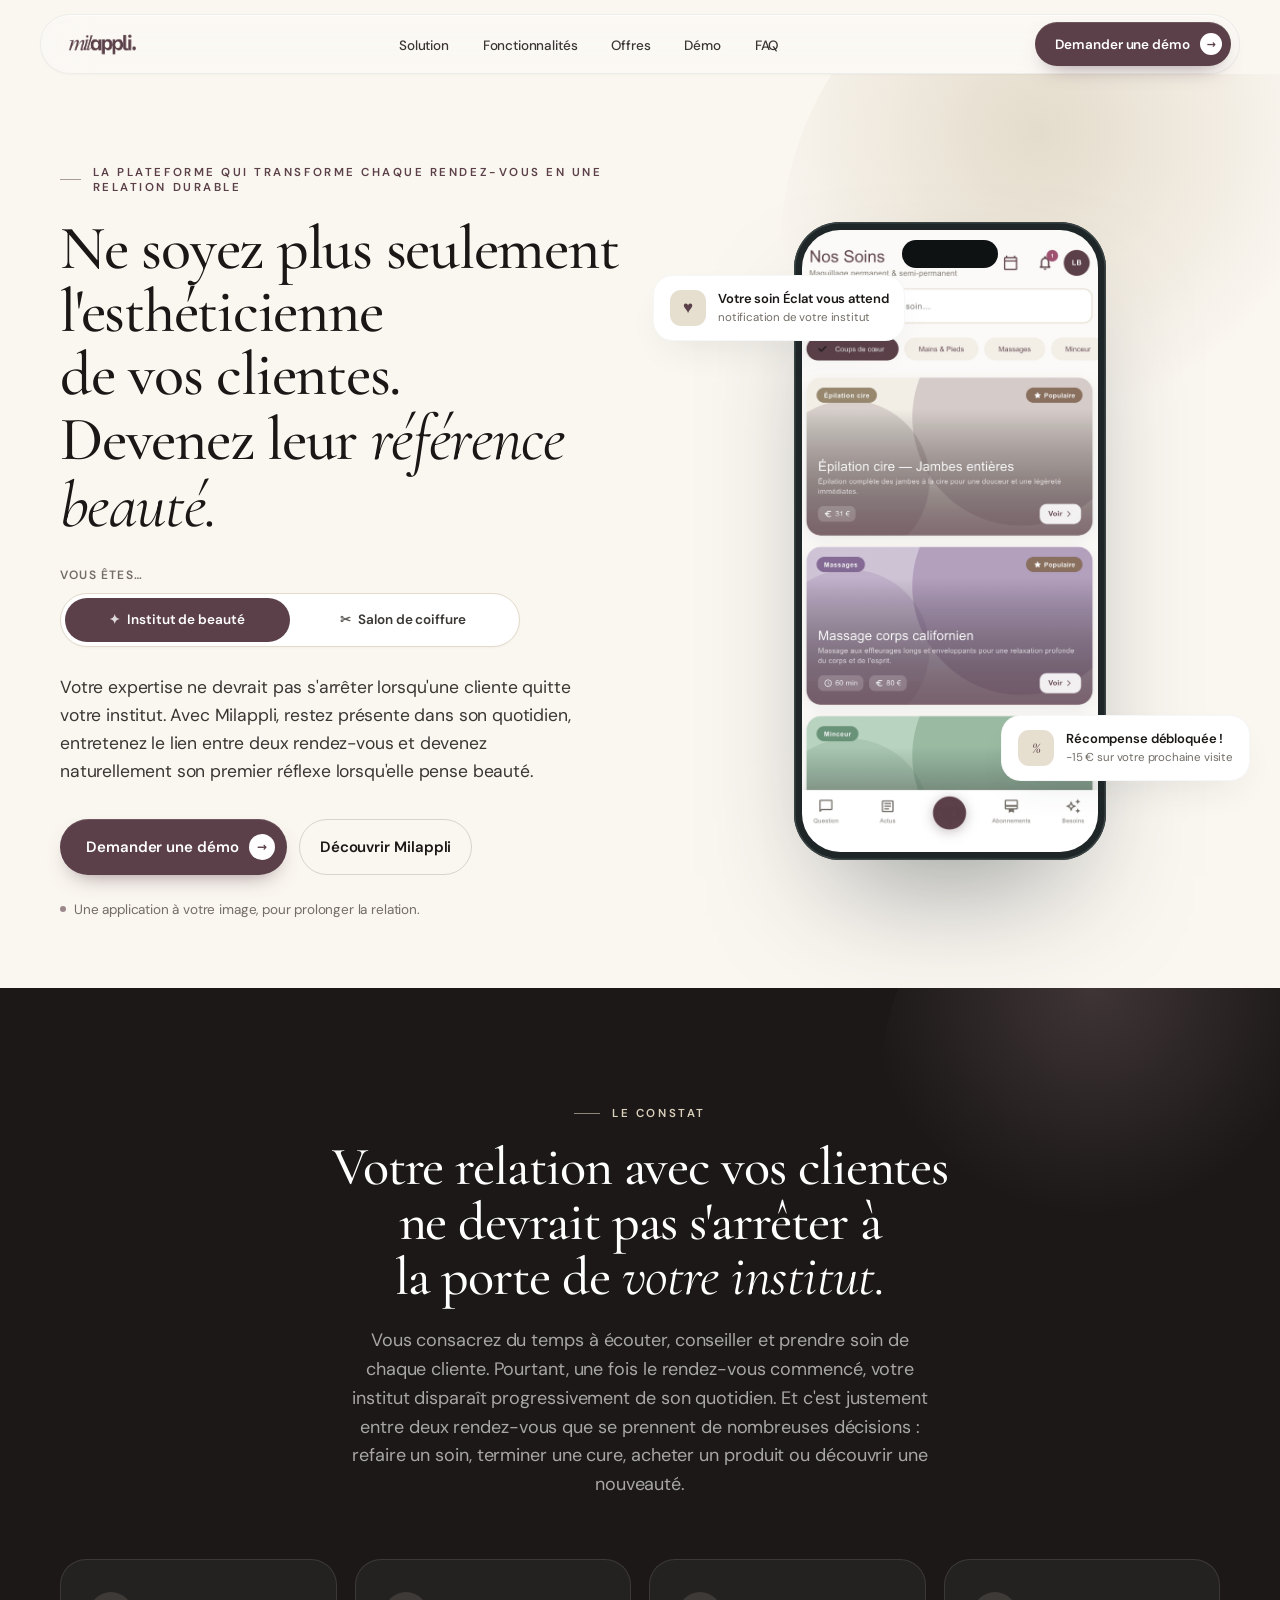
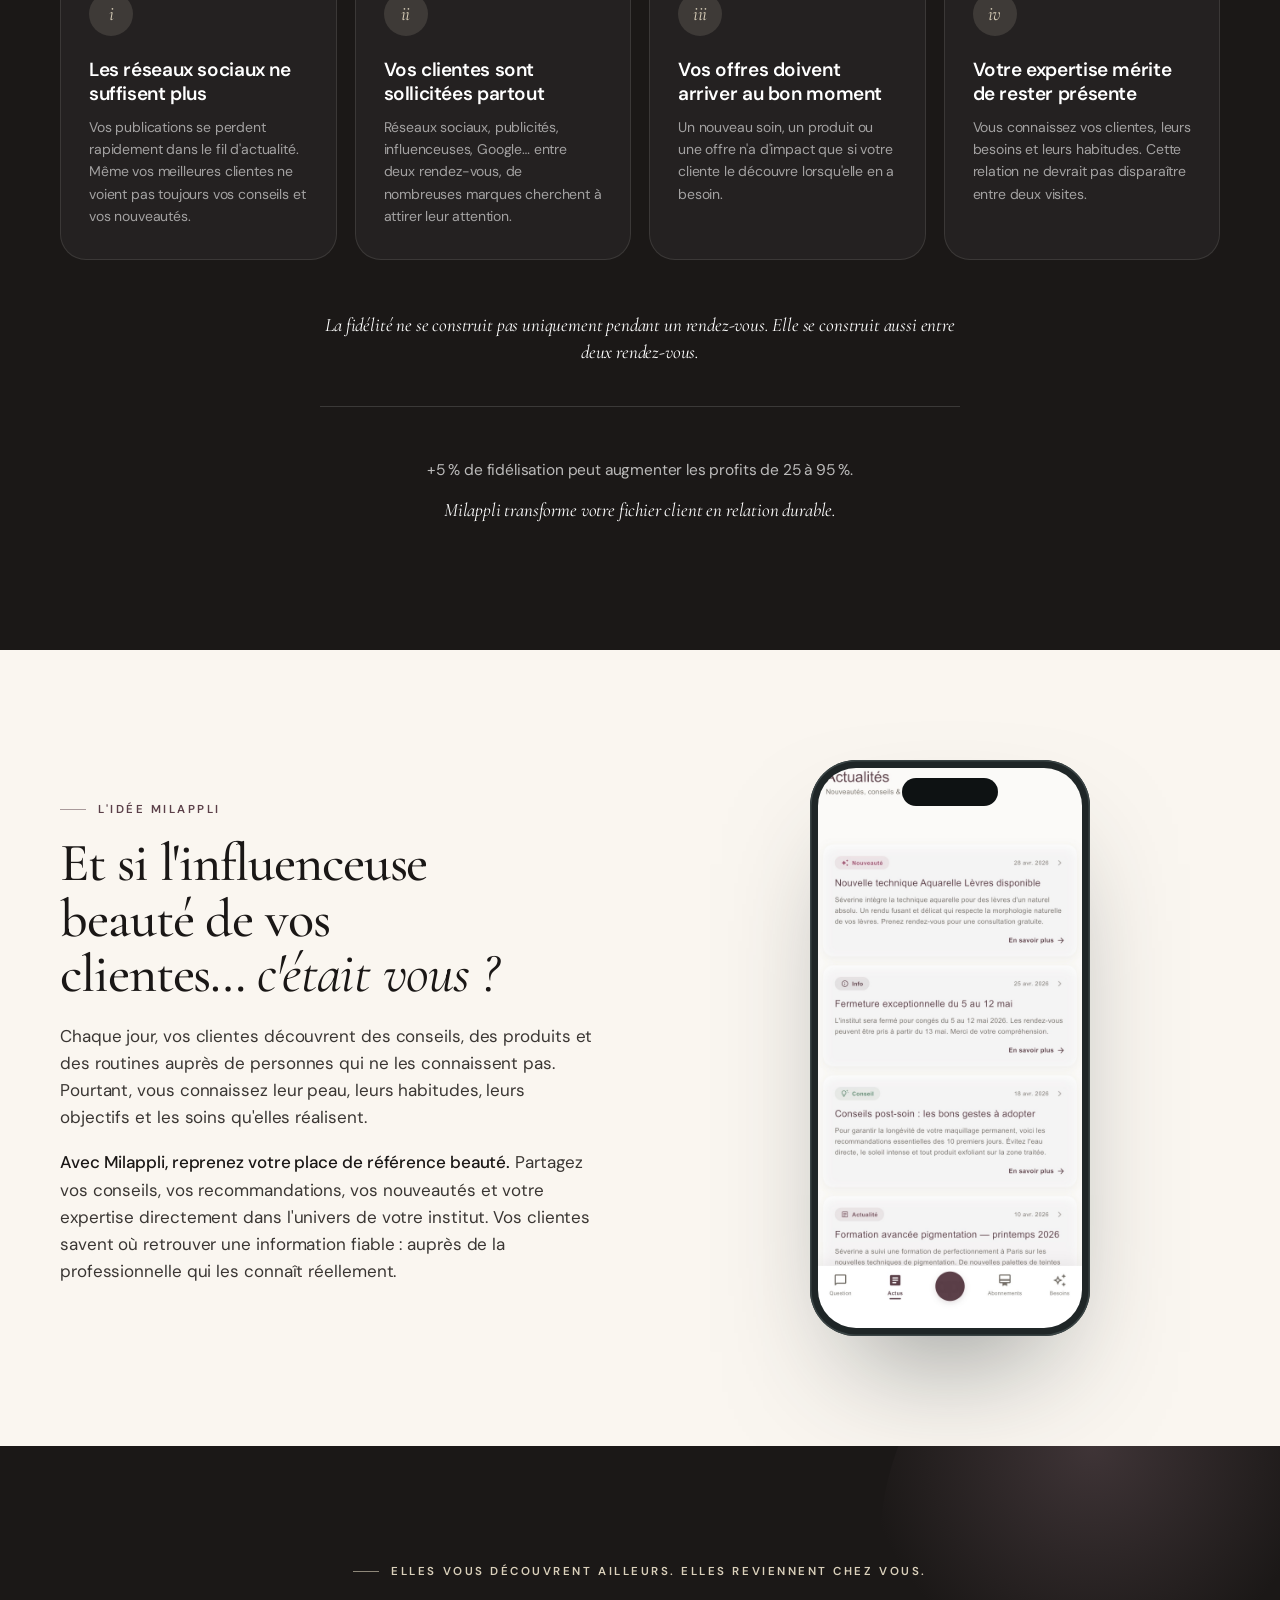
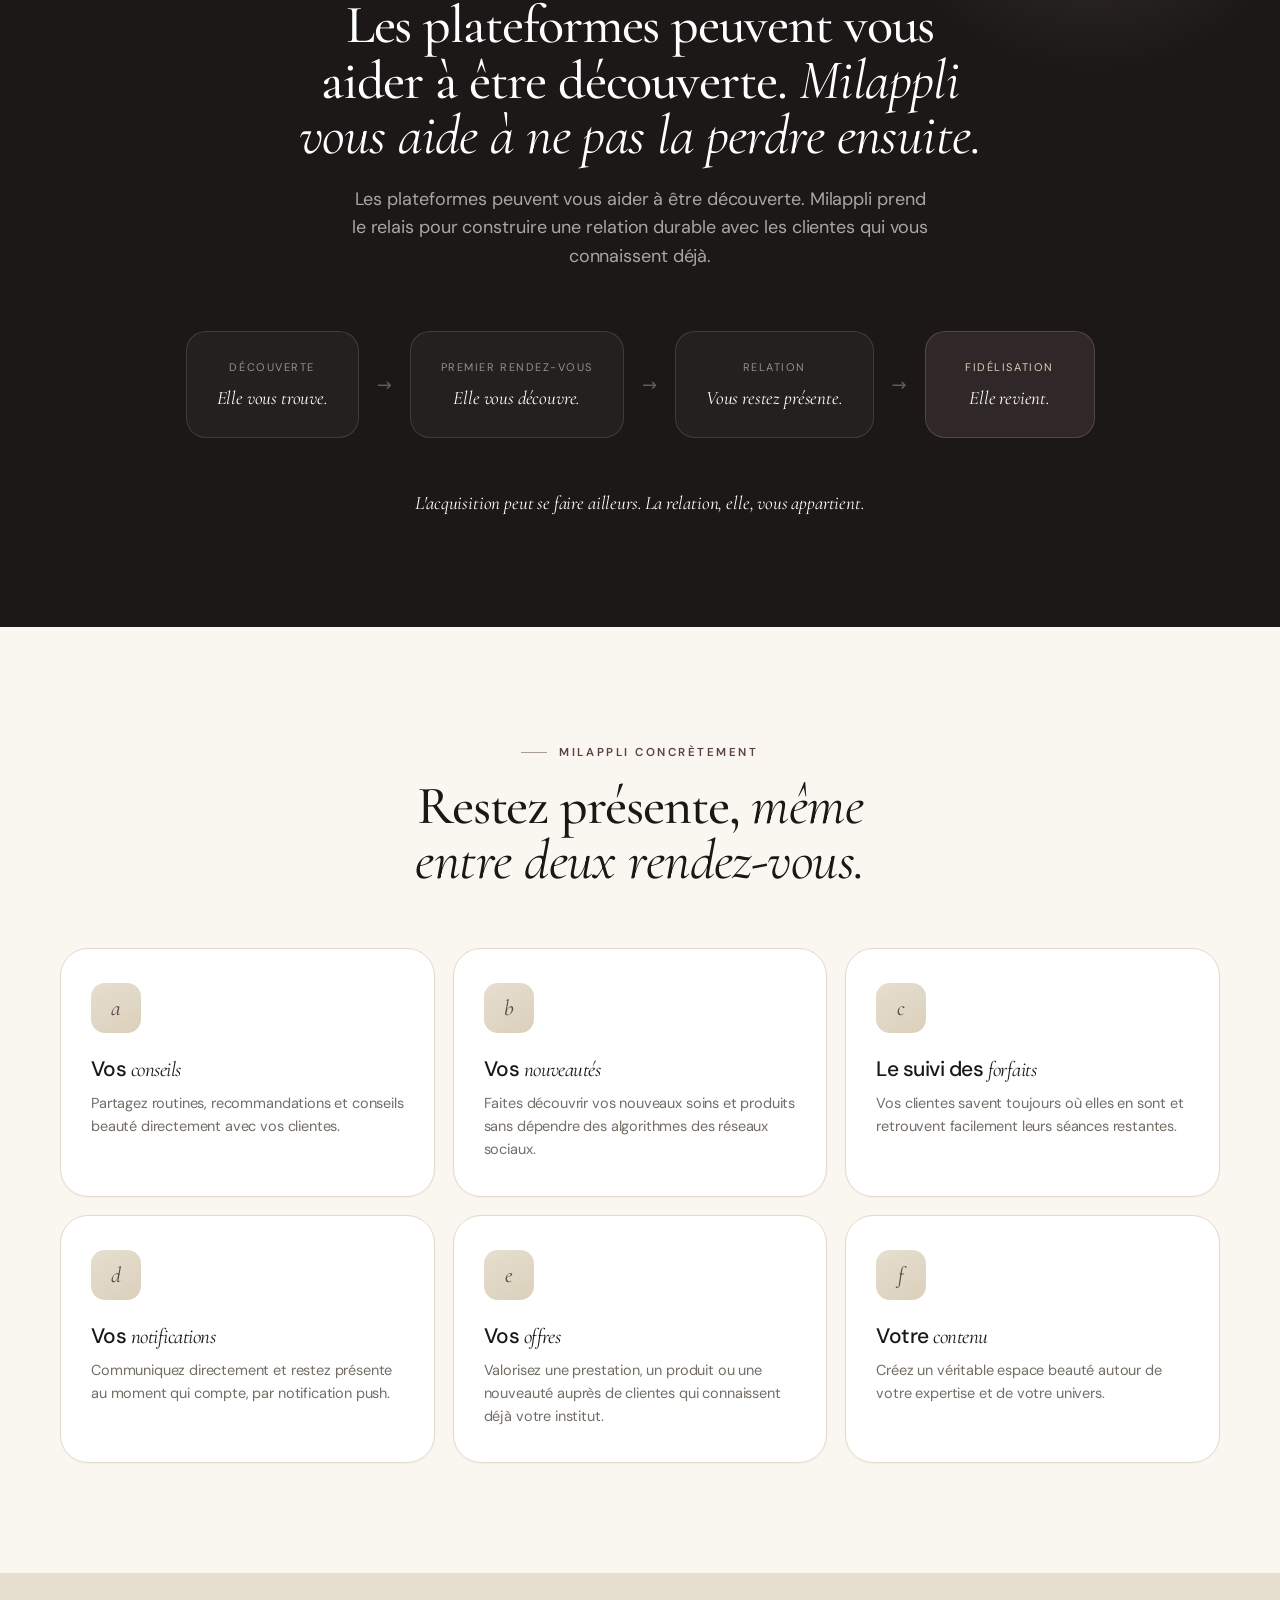
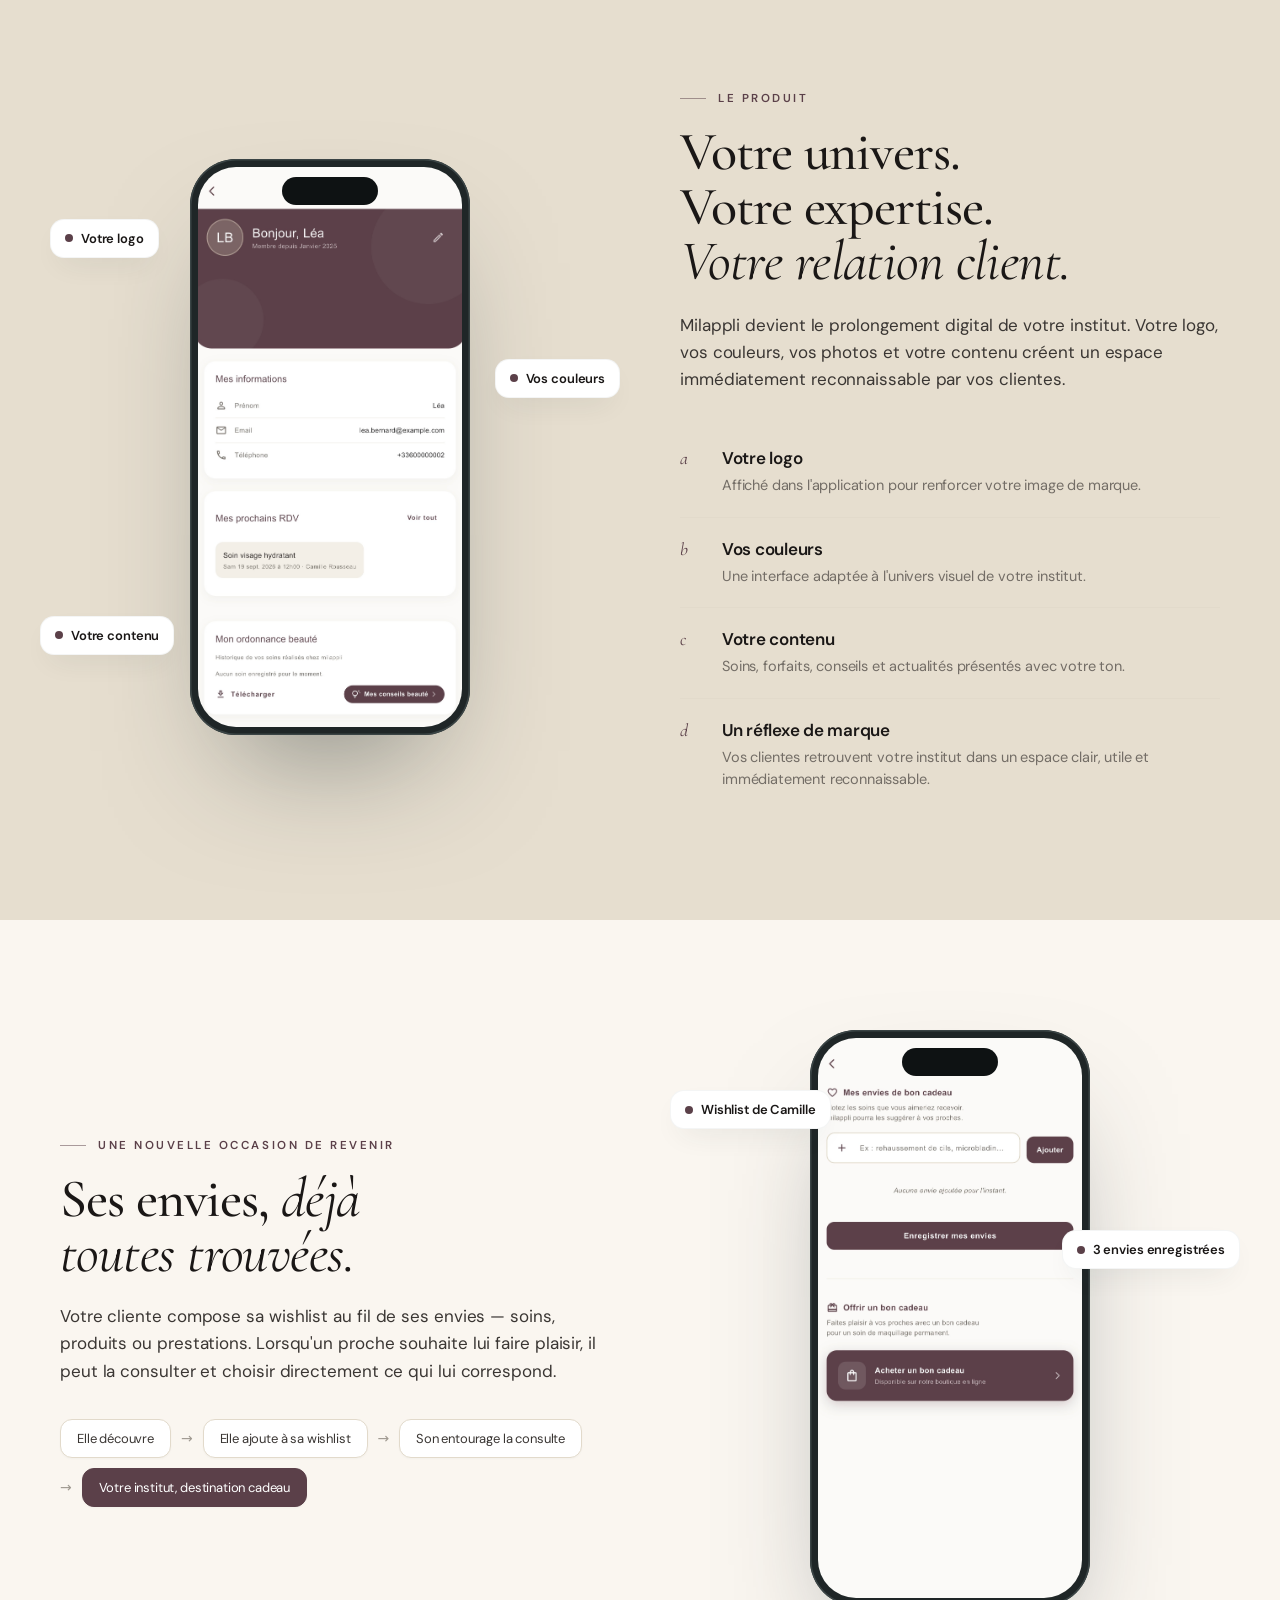
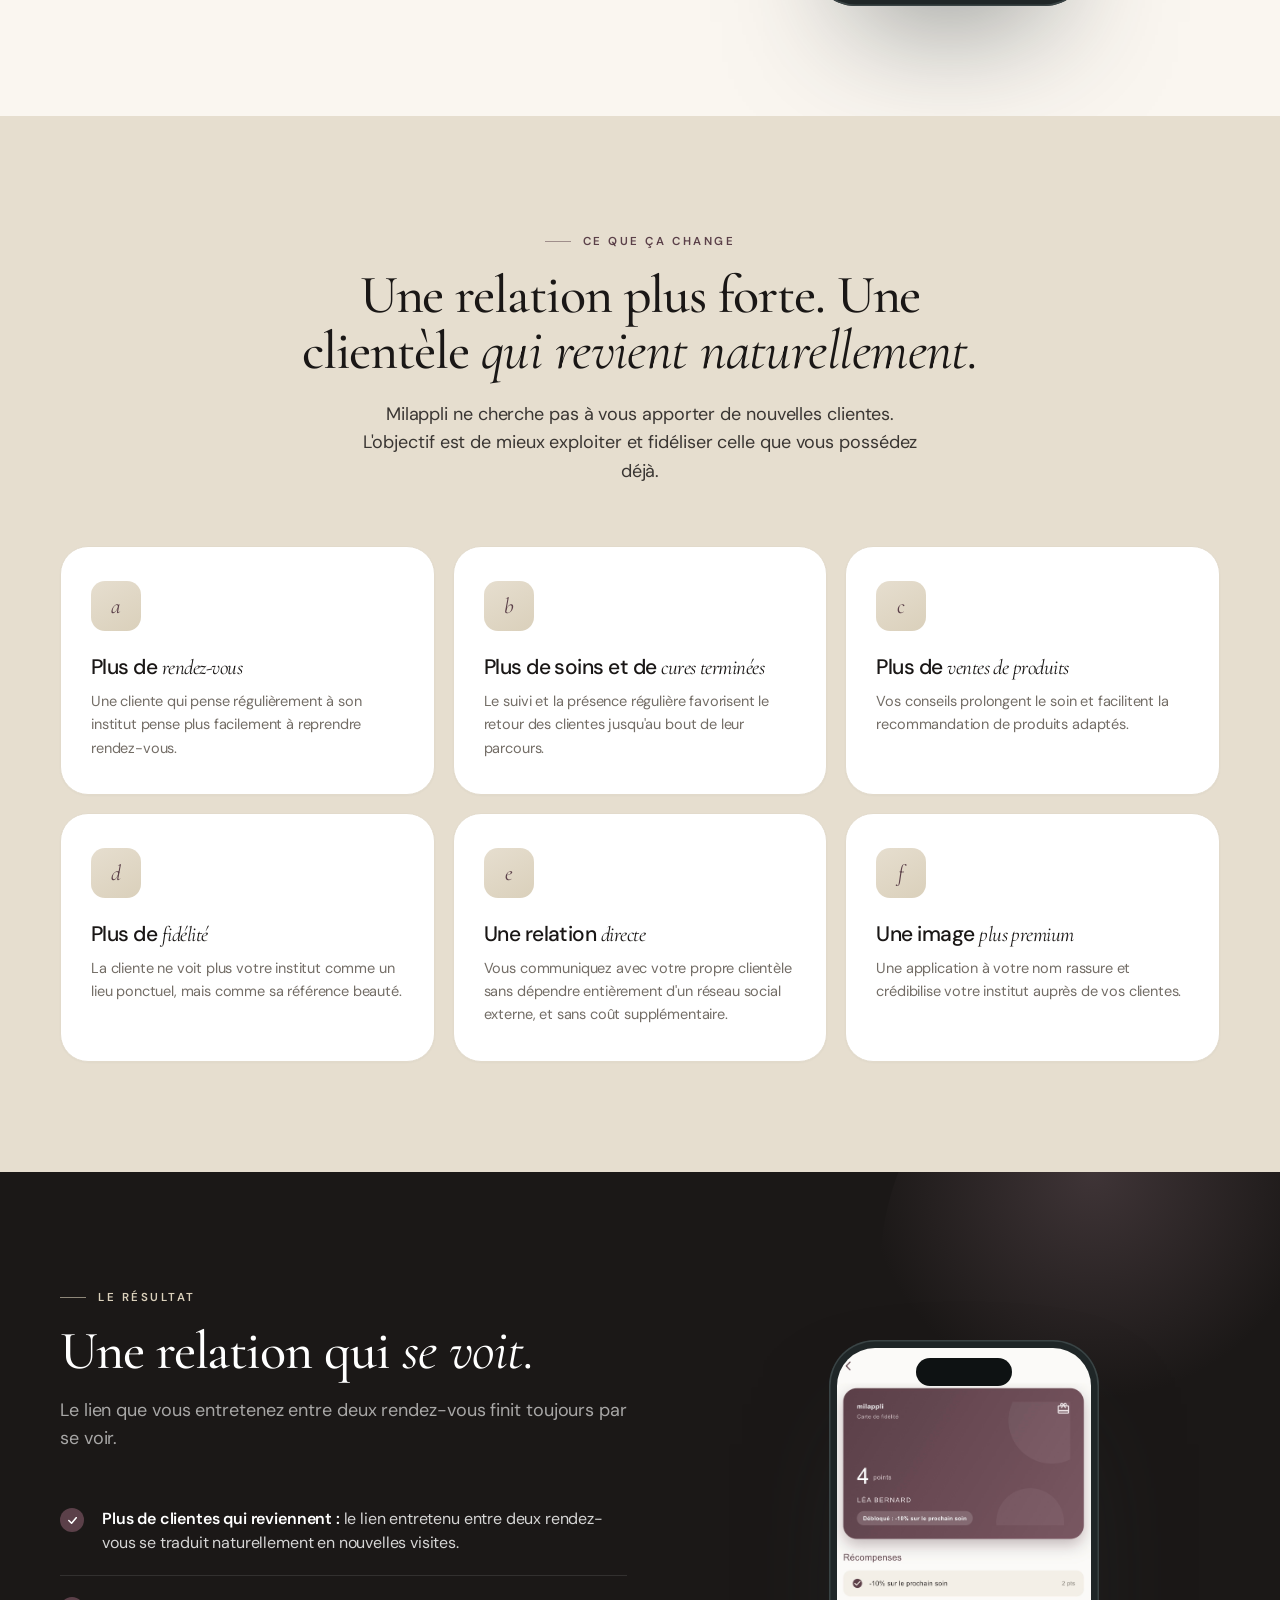
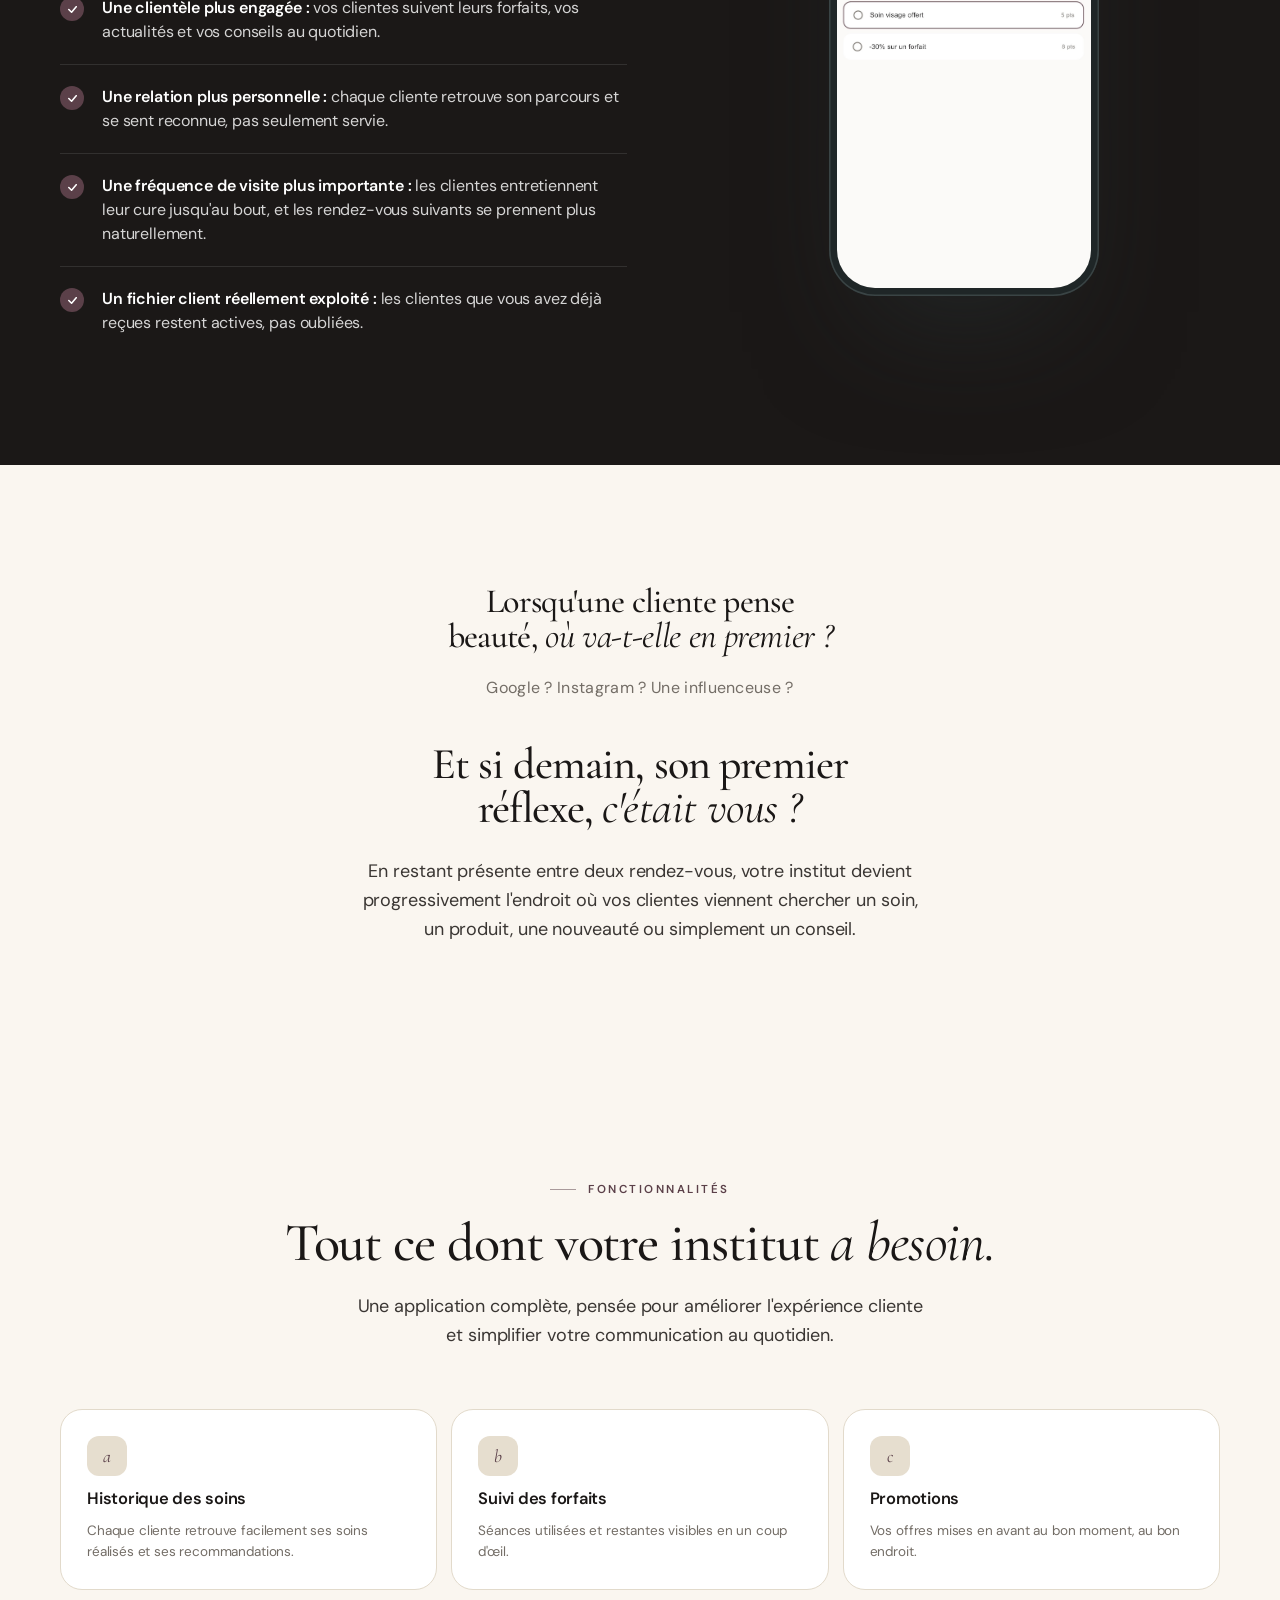
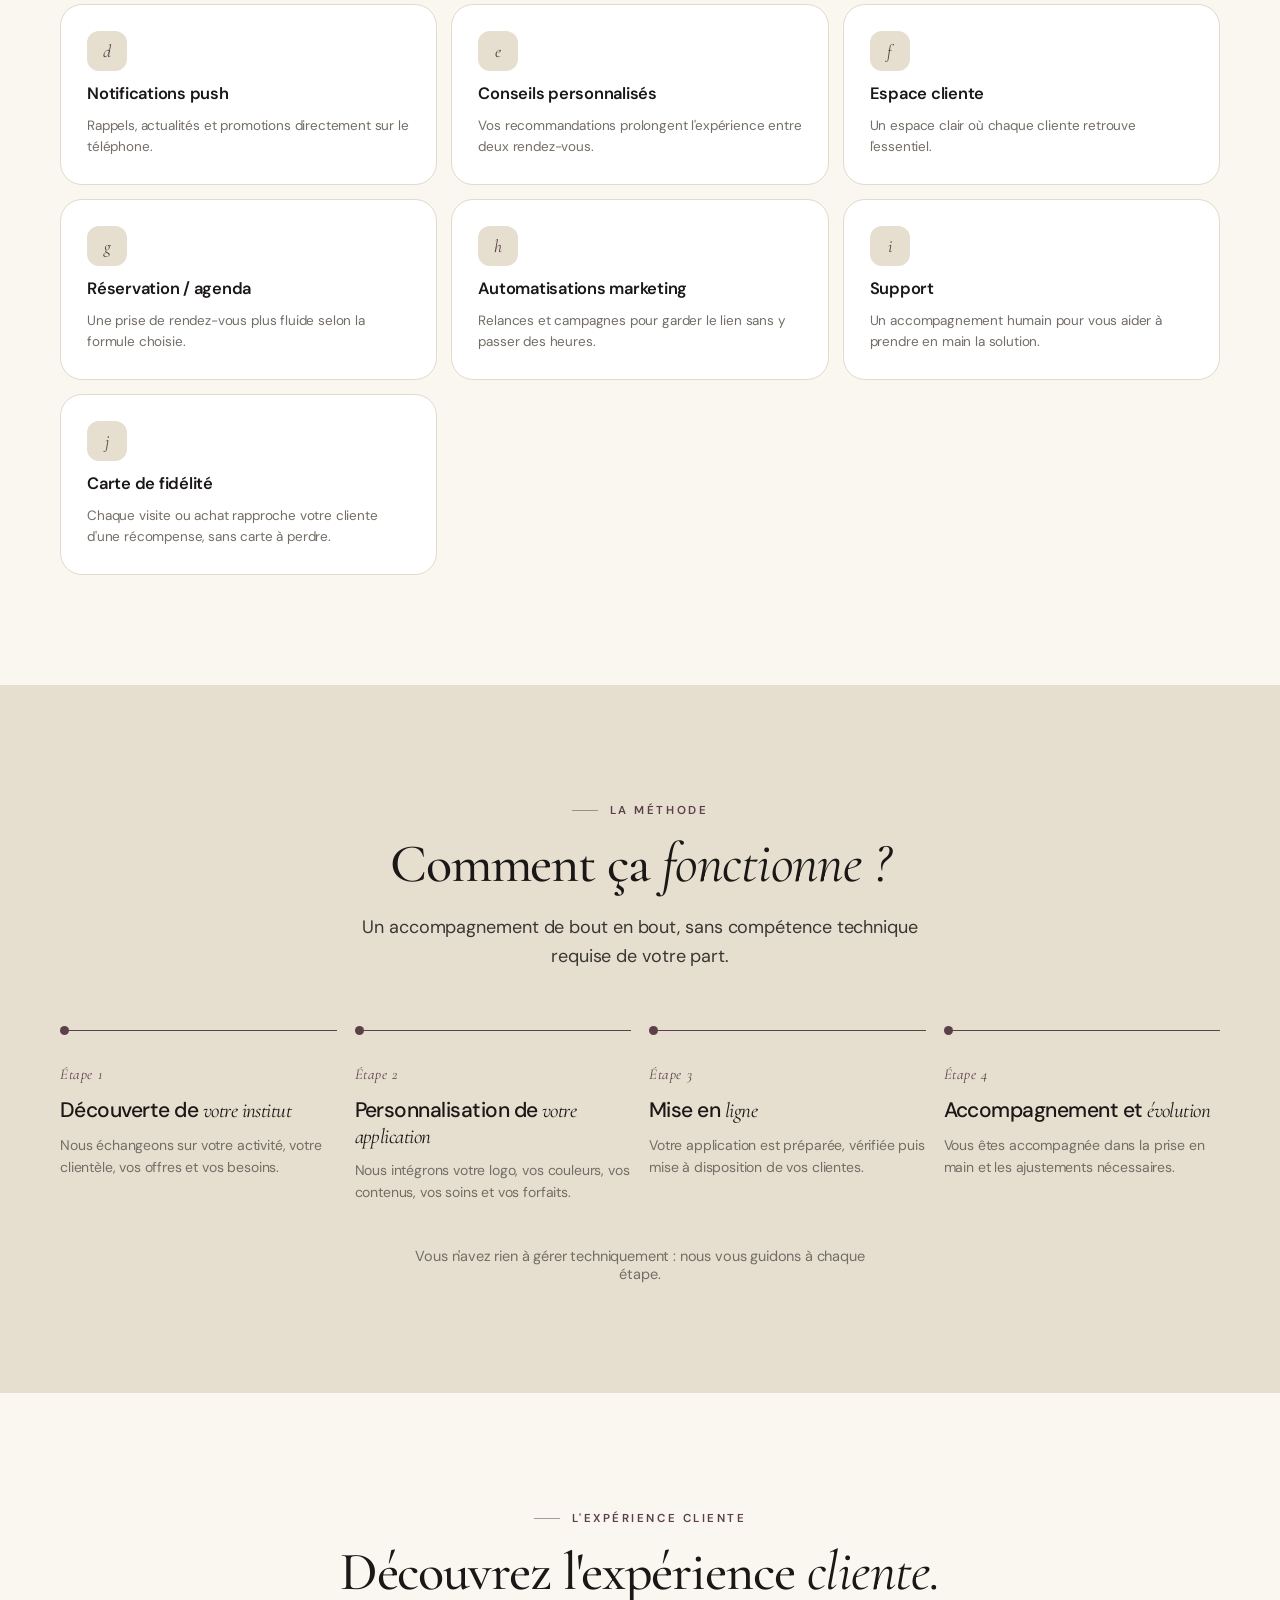
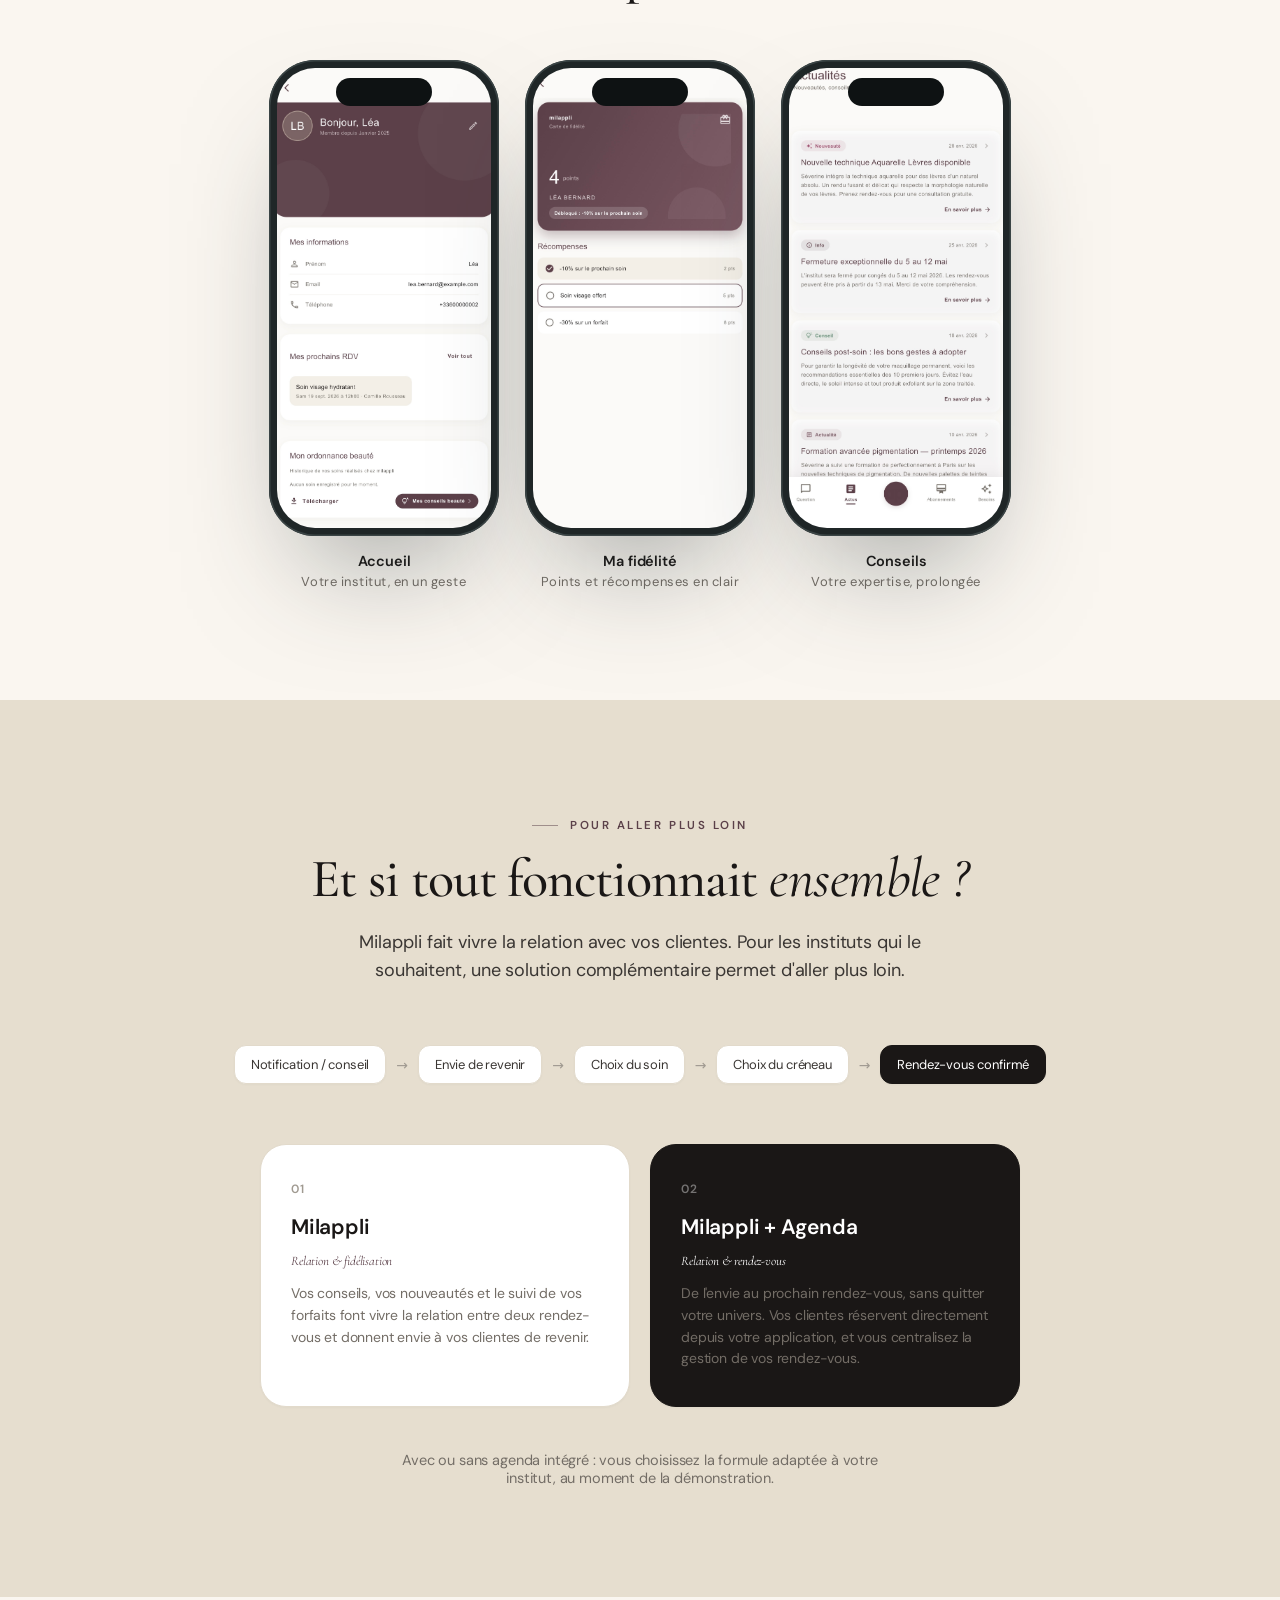
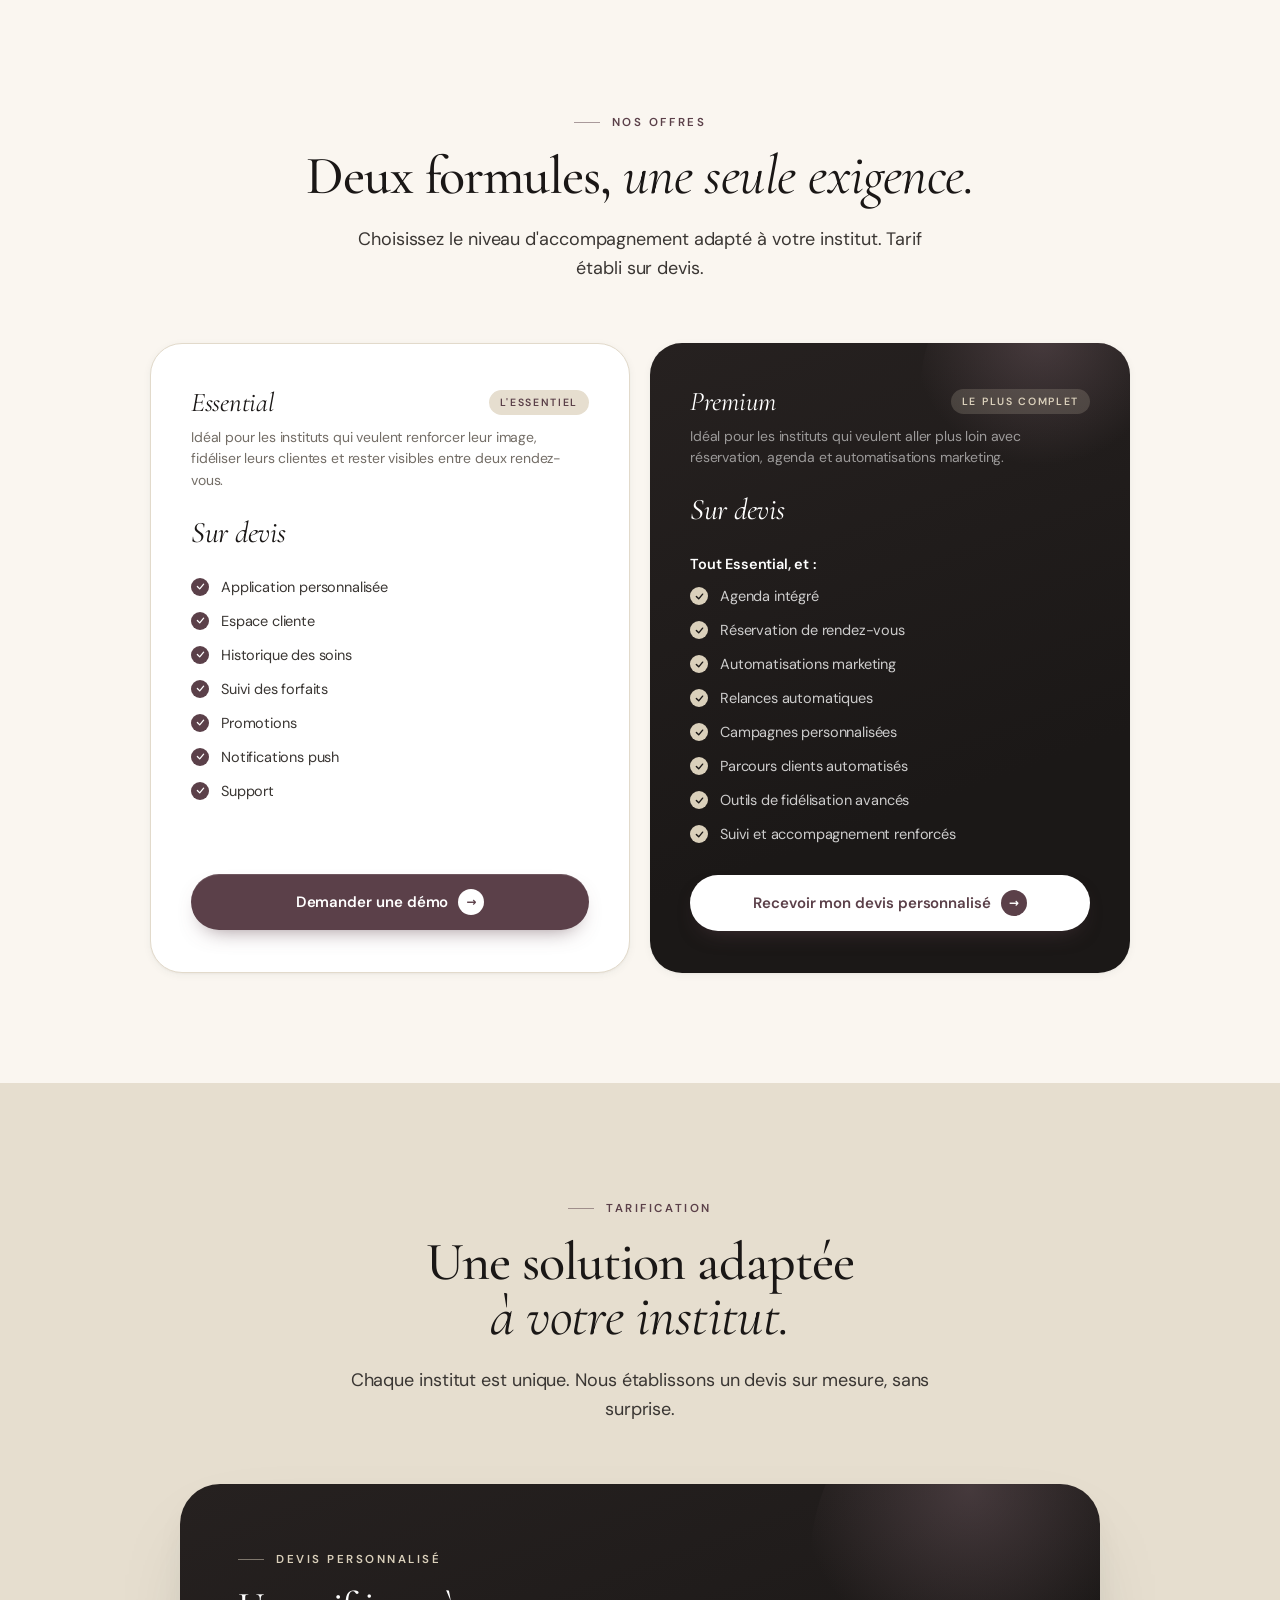
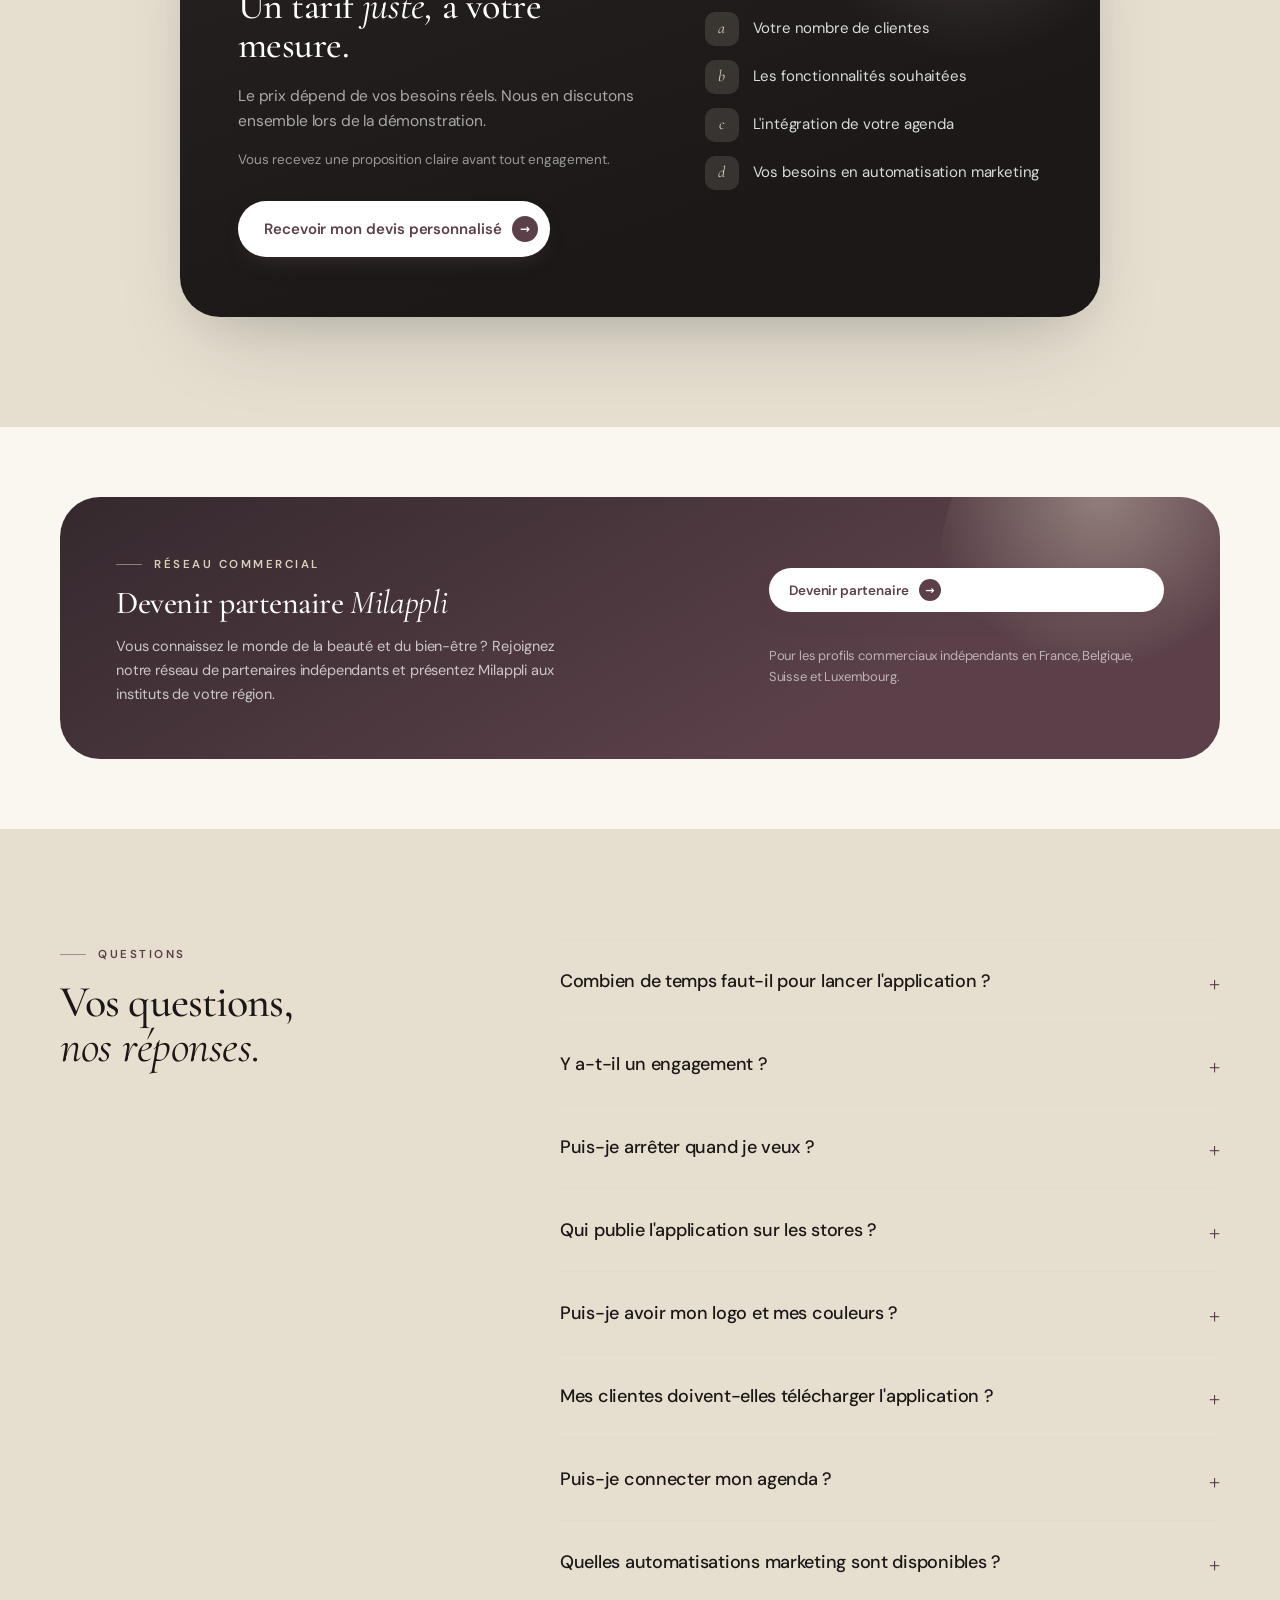
==== commit 19dfffb0: "Retire toute mention de "Caisse" (fonctionnalité inexistante) Supprime la carte "03 · Milappli + Age" ====
--- a/index.html
+++ b/index.html
@@ -402,14 +402,8 @@
         <p class="level-sub">Relation &amp; rendez-vous</p>
         <p class="profile-dynamic" data-p-key="further.level2">De l'envie au prochain rendez-vous, sans quitter votre univers. Vos clientes réservent directement depuis votre application, et vous centralisez la gestion de vos rendez-vous.</p>
       </div>
-      <div class="level reveal d2">
-        <span class="level-n">03</span>
-        <h3>Milappli + Agenda + Caisse</h3>
-        <p class="level-sub">Une solution plus complète</p>
-        <p class="profile-dynamic" data-p-key="further.level3">Pour les instituts qui souhaitent centraliser davantage leur gestion, Milappli peut réunir relation client, agenda et logiciel de caisse au sein d'une même solution.</p>
-      </div>
-    </div>
-    <p class="reveal d3 profile-dynamic" style="text-align:center; margin:44px auto 0; font-size:14.5px; color:var(--ink-3); max-width:520px" data-p-key="further.closing">Chaque institut choisit le niveau adapté à ses besoins, au moment de la démonstration.</p>
+    </div>
+    <p class="reveal d3 profile-dynamic" style="text-align:center; margin:44px auto 0; font-size:14.5px; color:var(--ink-3); max-width:520px" data-p-key="further.closing">Avec ou sans agenda intégré : vous choisissez la formule adaptée à votre institut, au moment de la démonstration.</p>
   </div>
 </section>
 
--- a/css/style.css
+++ b/css/style.css
@@ -458,7 +458,7 @@
   .lv-step{background:var(--card); border:1px solid var(--line); border-radius:12px; padding:10px 16px; font-size:13px; color:var(--ink-2); box-shadow:var(--shadow-xs)}
   .lv-step.lv-end{background:var(--ink); color:var(--white); border-color:var(--ink)}
   .lv-arrow{color:var(--ink-4); font-size:14px}
-  .levels-grid{display:grid; grid-template-columns:1fr 1fr 1fr; gap:20px; margin-top:60px; align-items:stretch}
+  .levels-grid{display:grid; grid-template-columns:1fr 1fr; gap:20px; margin-top:60px; align-items:stretch; max-width:760px; margin-left:auto; margin-right:auto}
   .level{background:var(--card); border:1px solid var(--line); border-radius:26px; padding:36px 30px; display:flex; flex-direction:column; gap:10px; box-shadow:var(--shadow-xs); transition:transform .5s var(--ease), box-shadow .5s var(--ease)}
   .level:hover{transform:translateY(-5px); box-shadow:var(--shadow-md)}
   .level.level-mid{background:var(--ink); color:rgba(255,255,255,.85); border-color:var(--ink)}
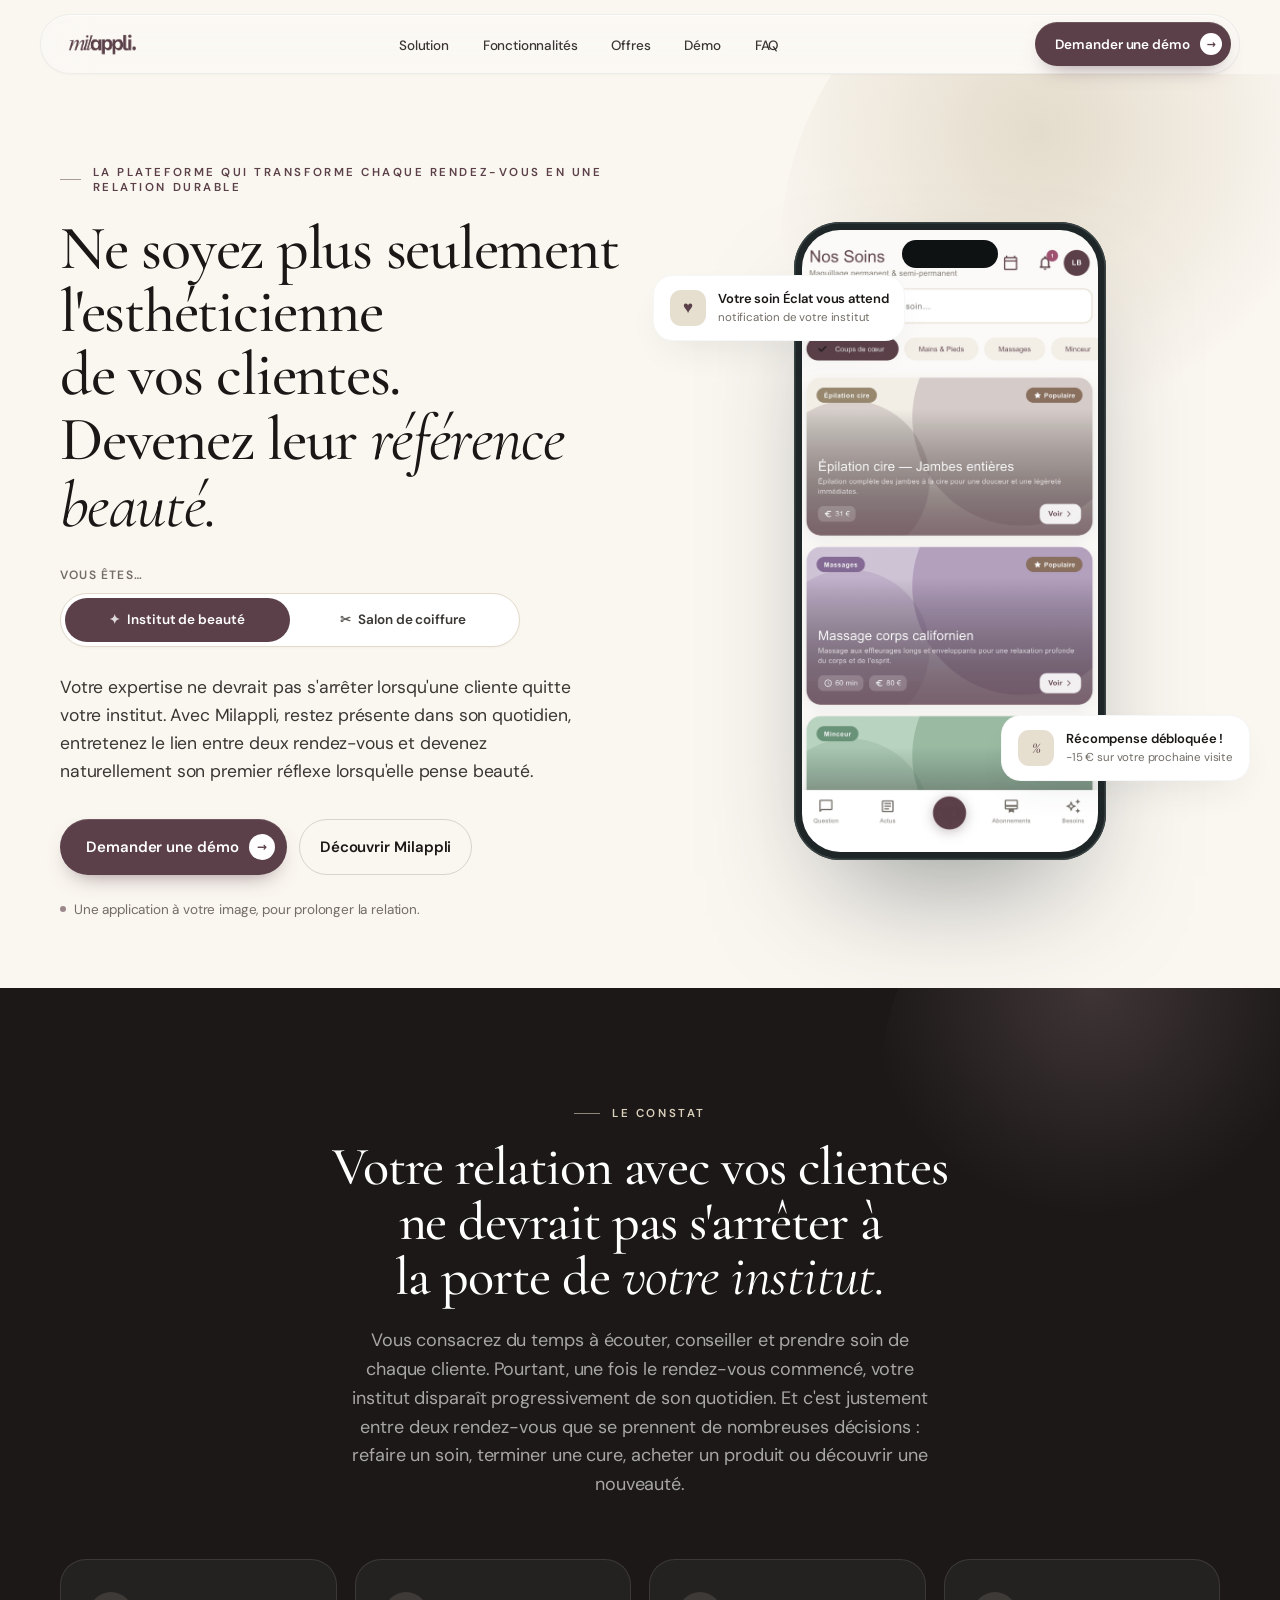
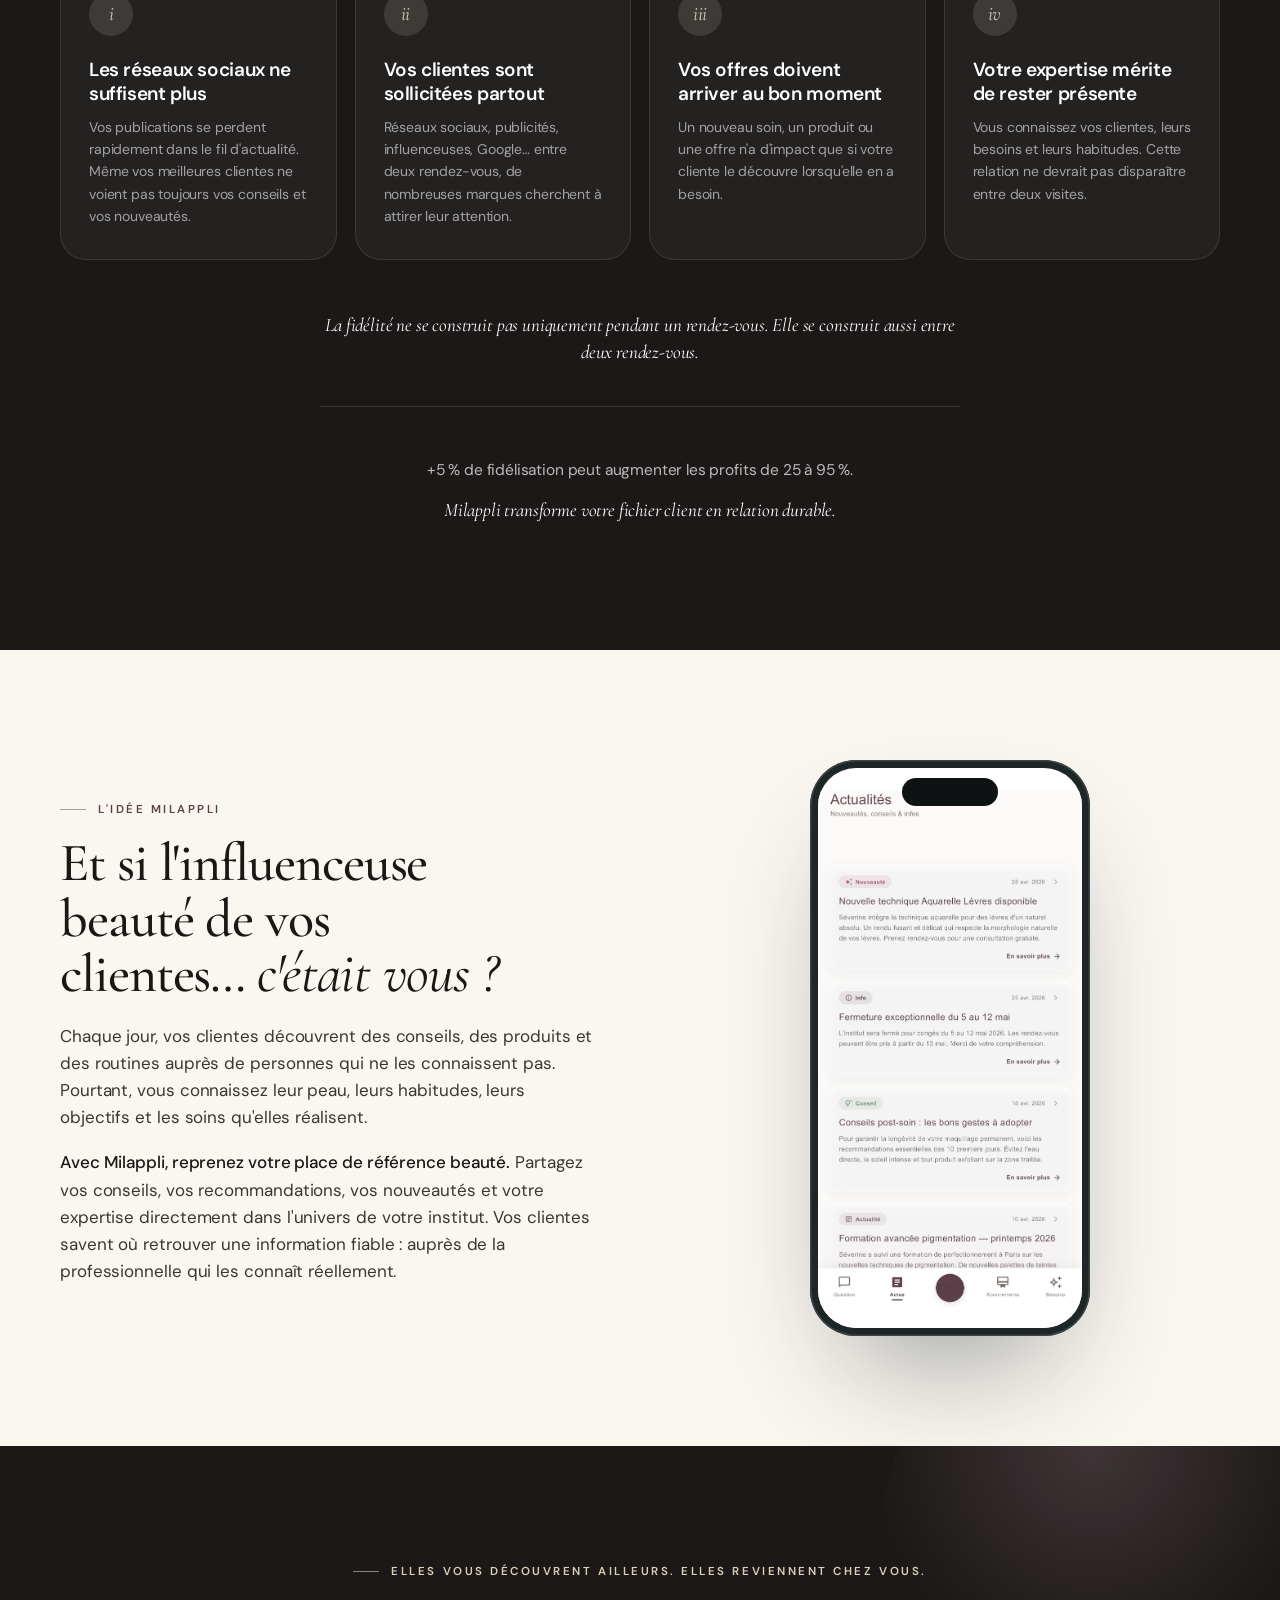
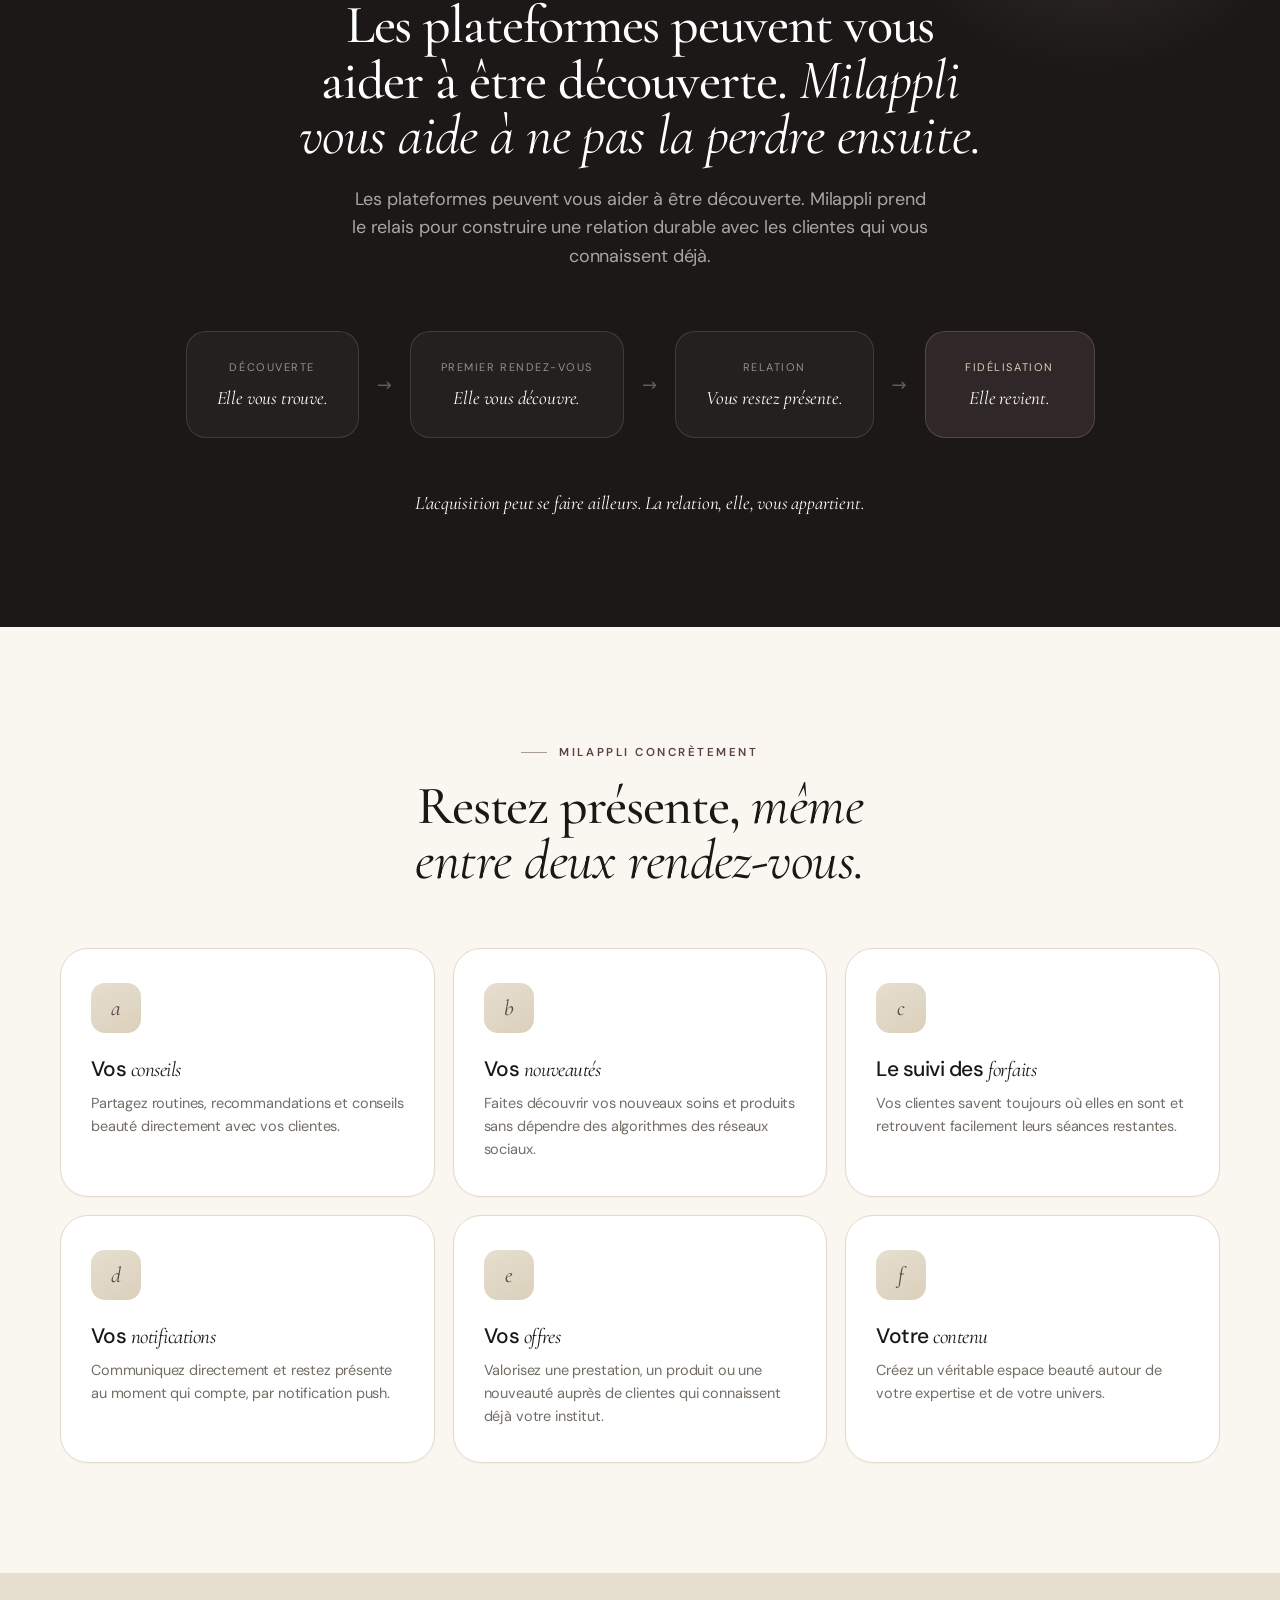
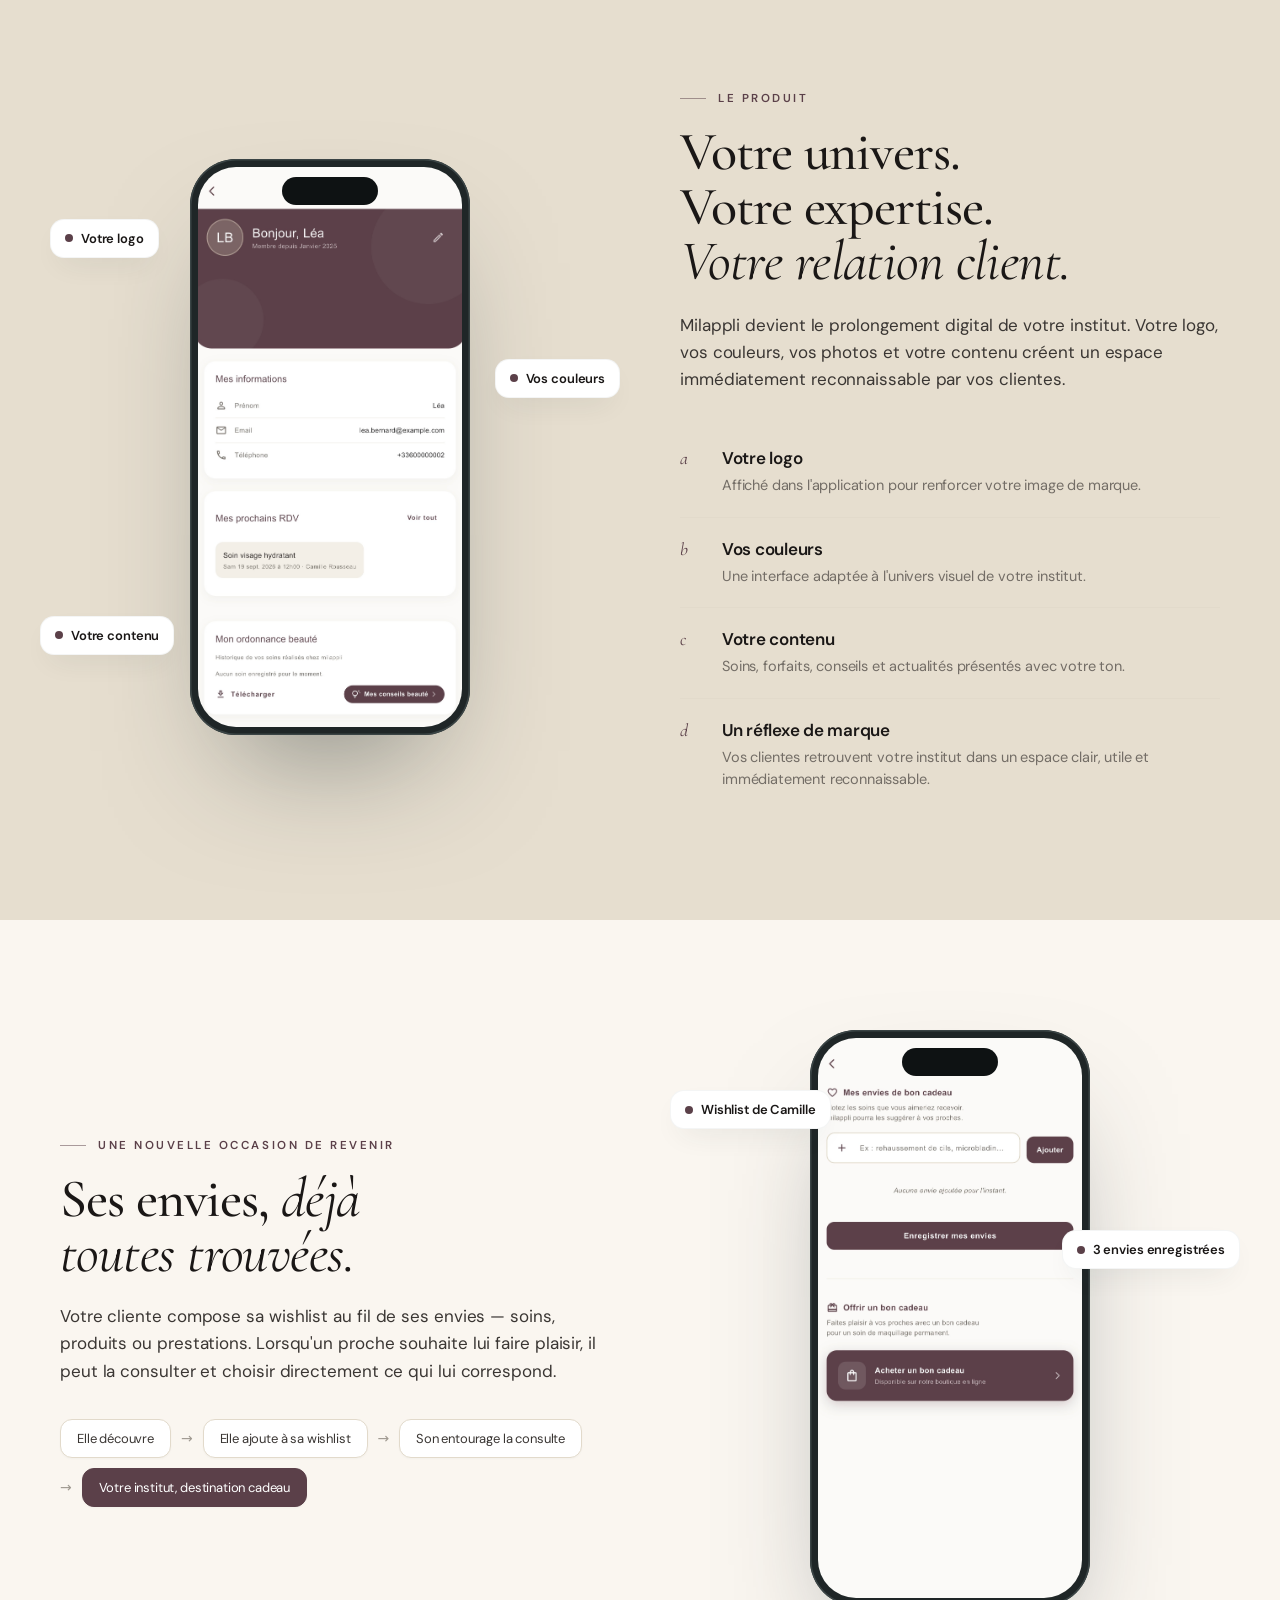
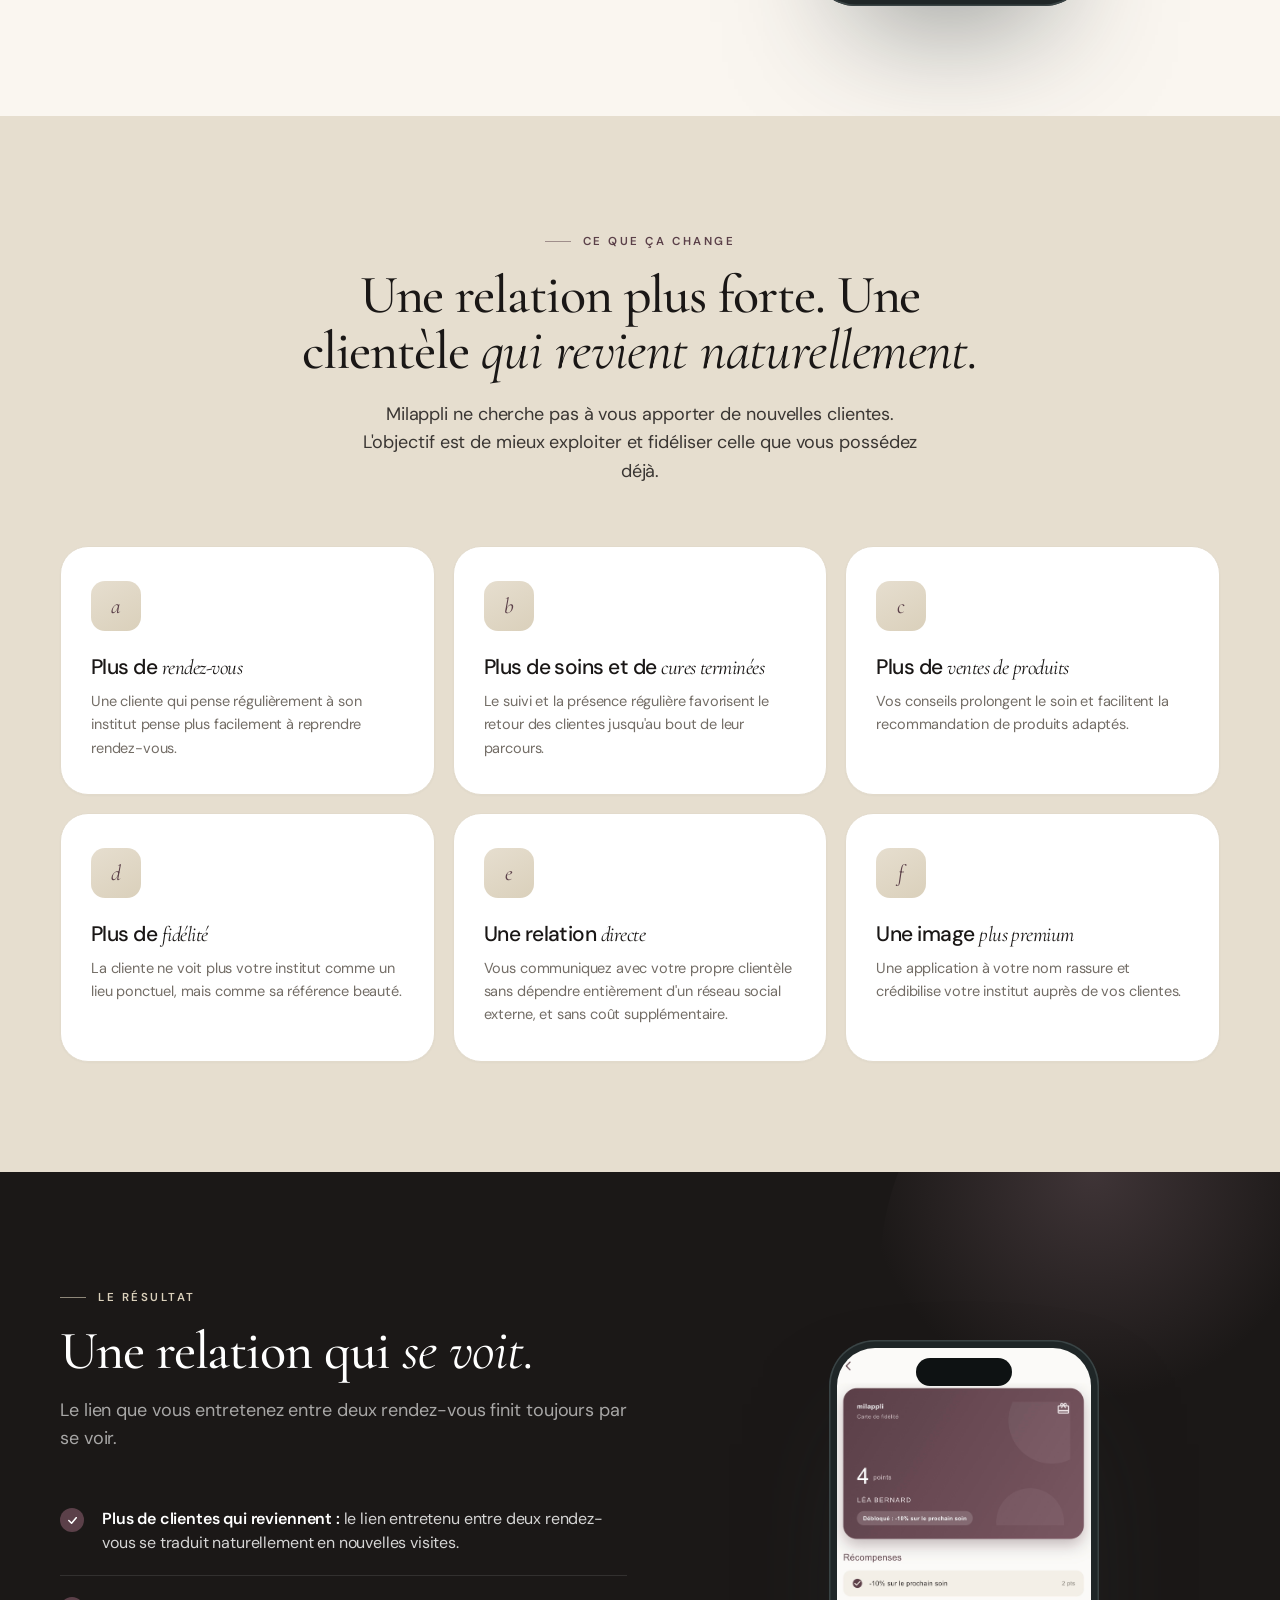
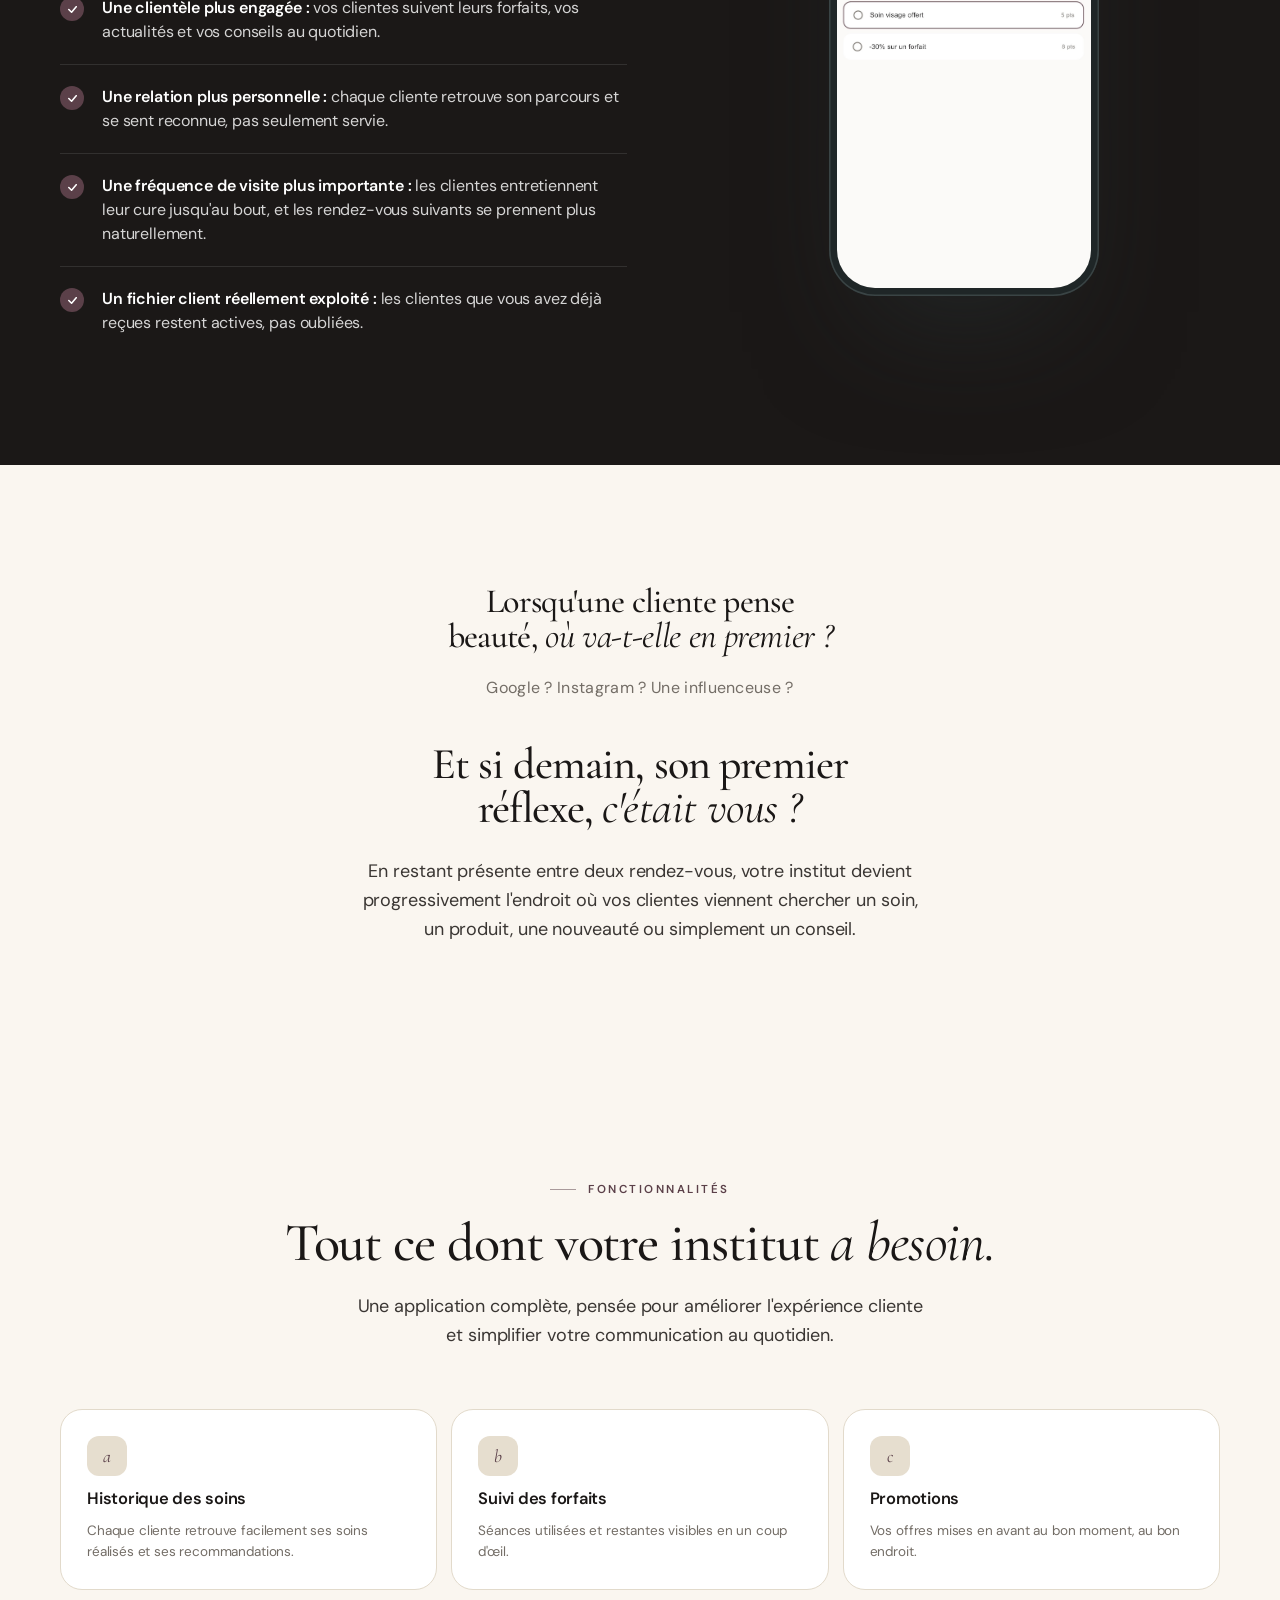
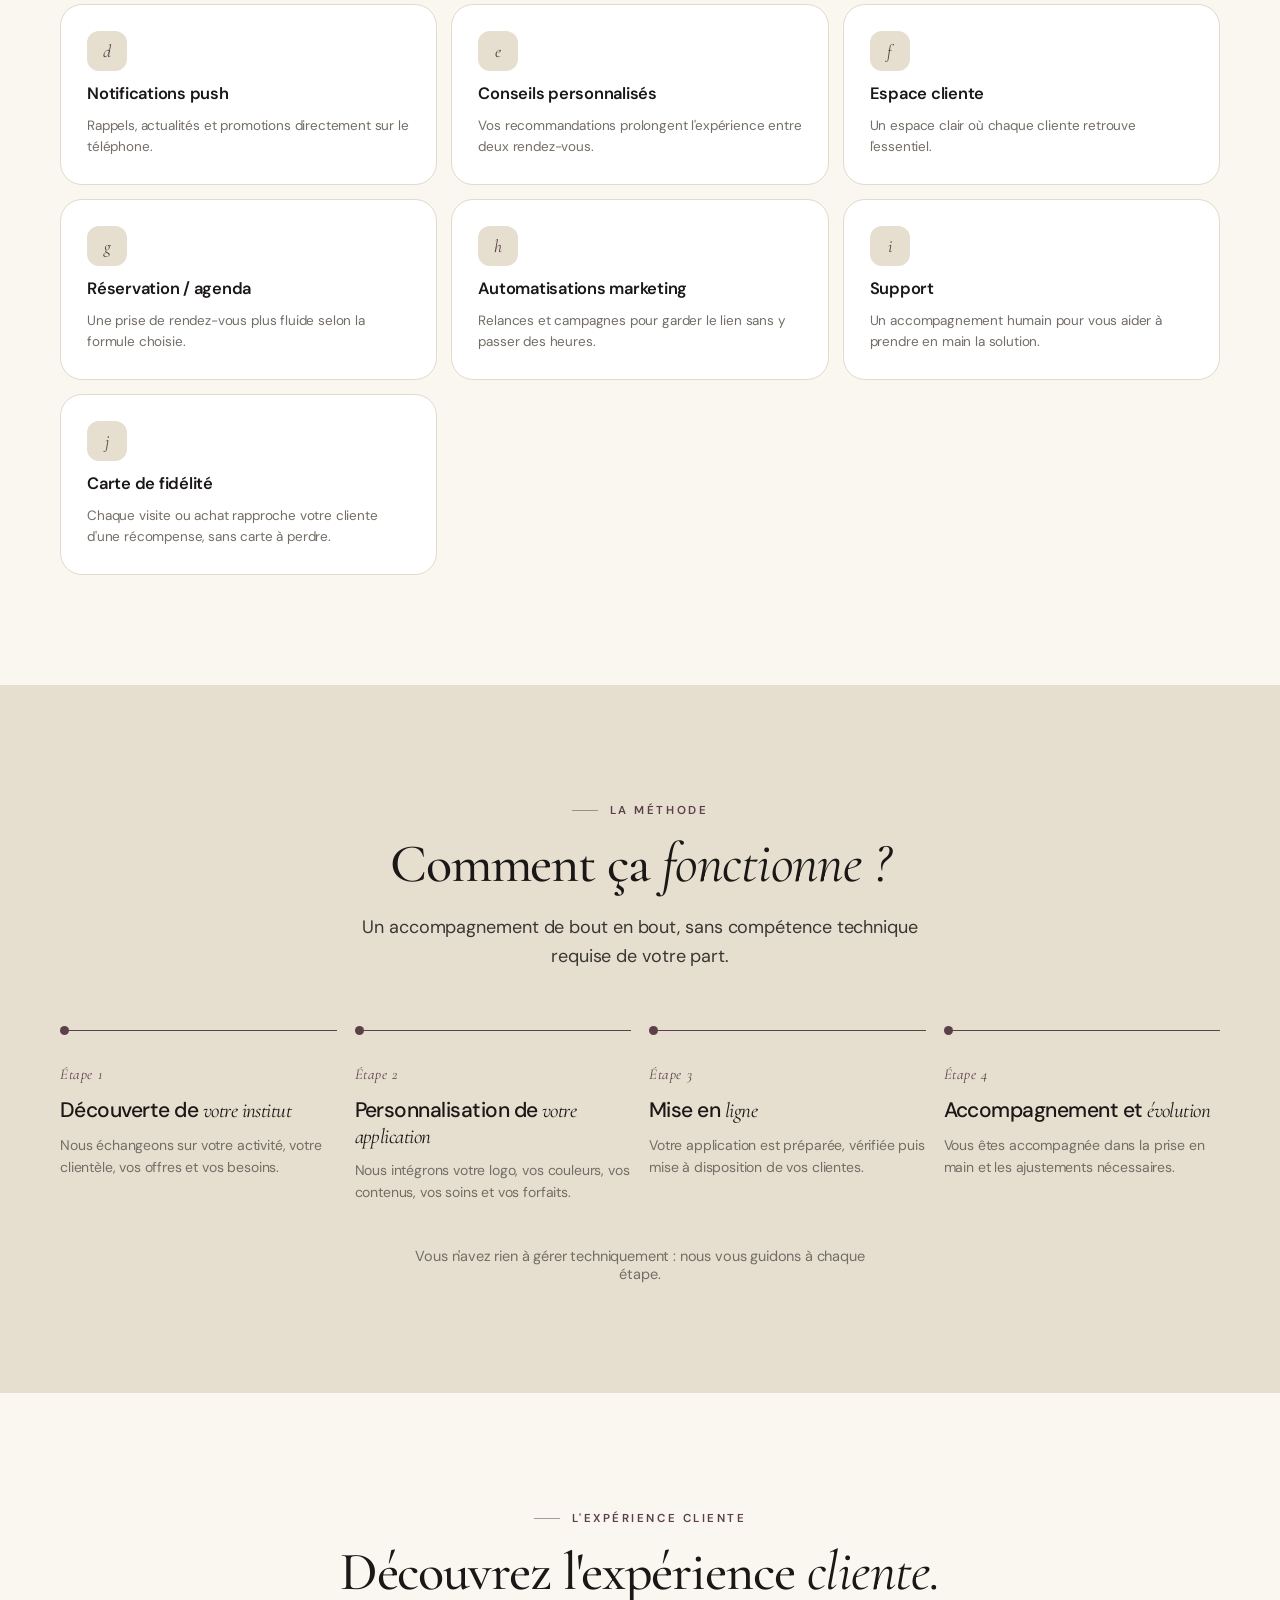
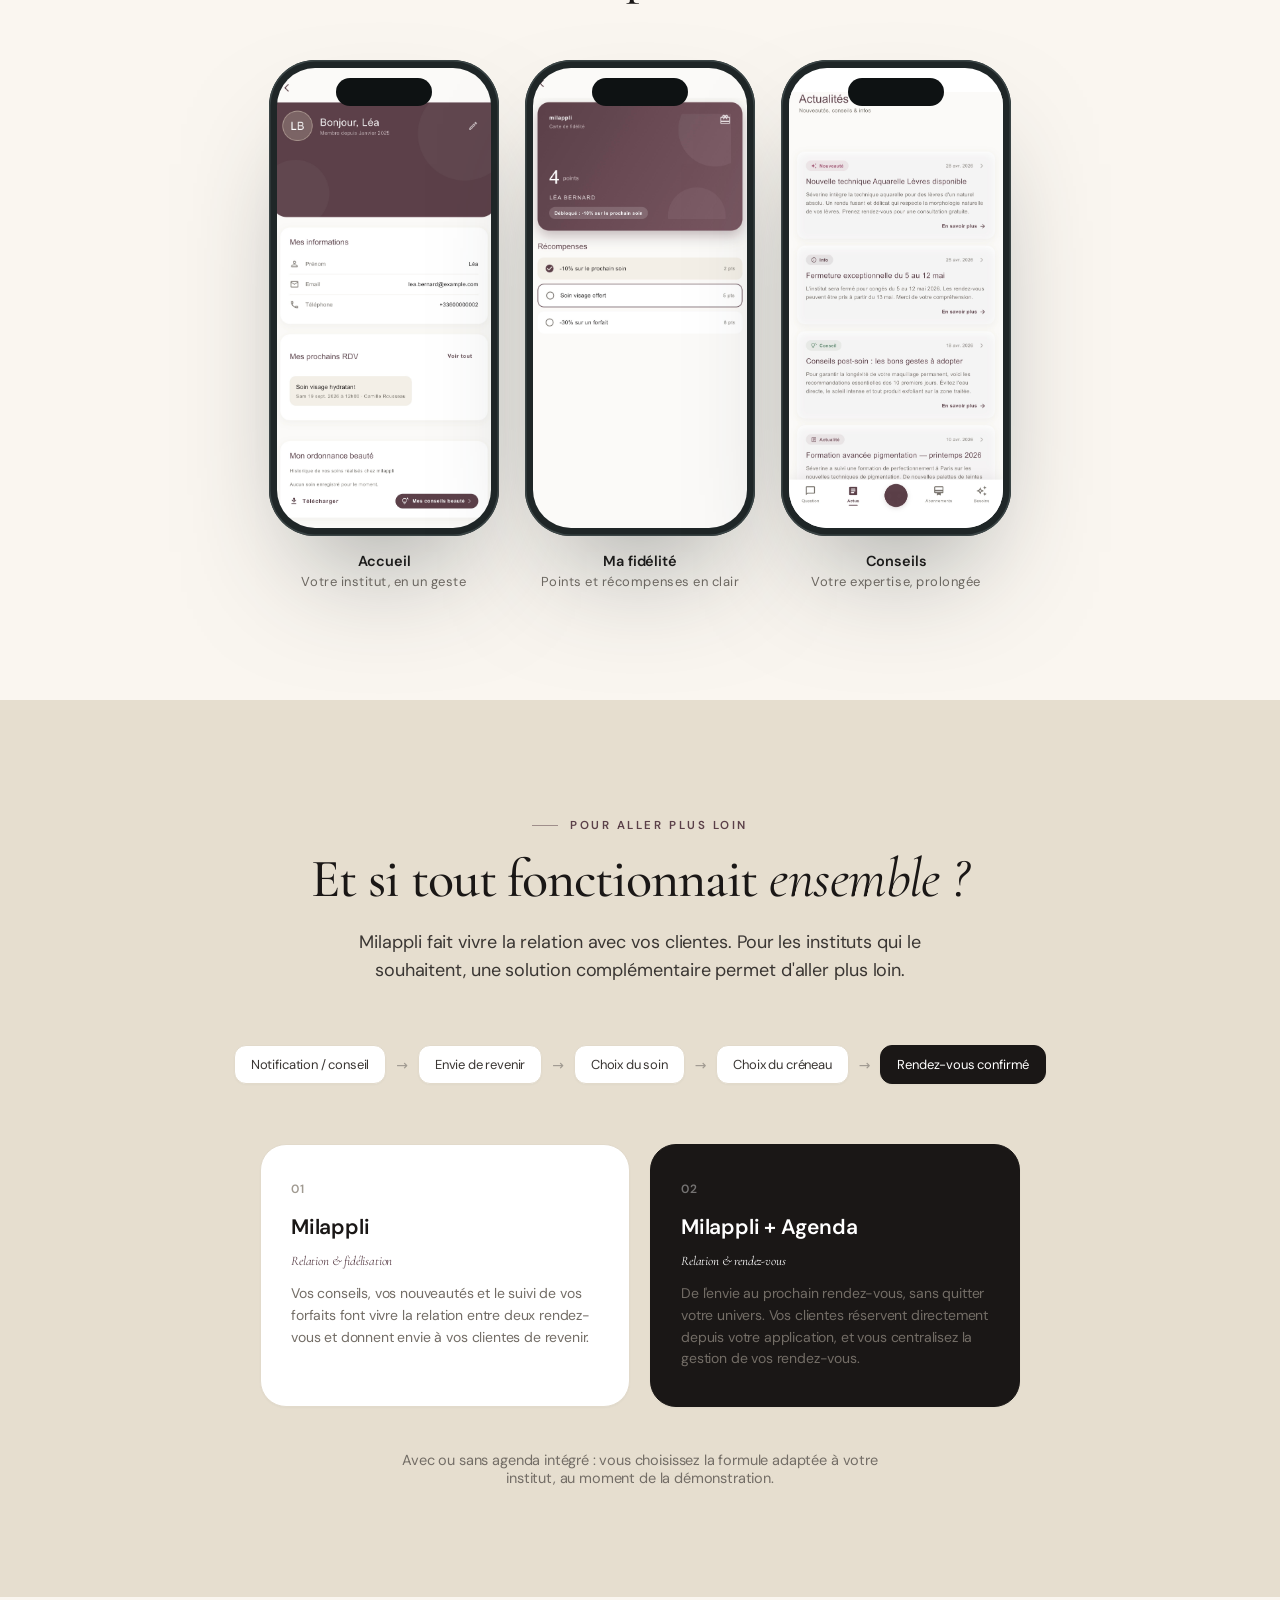
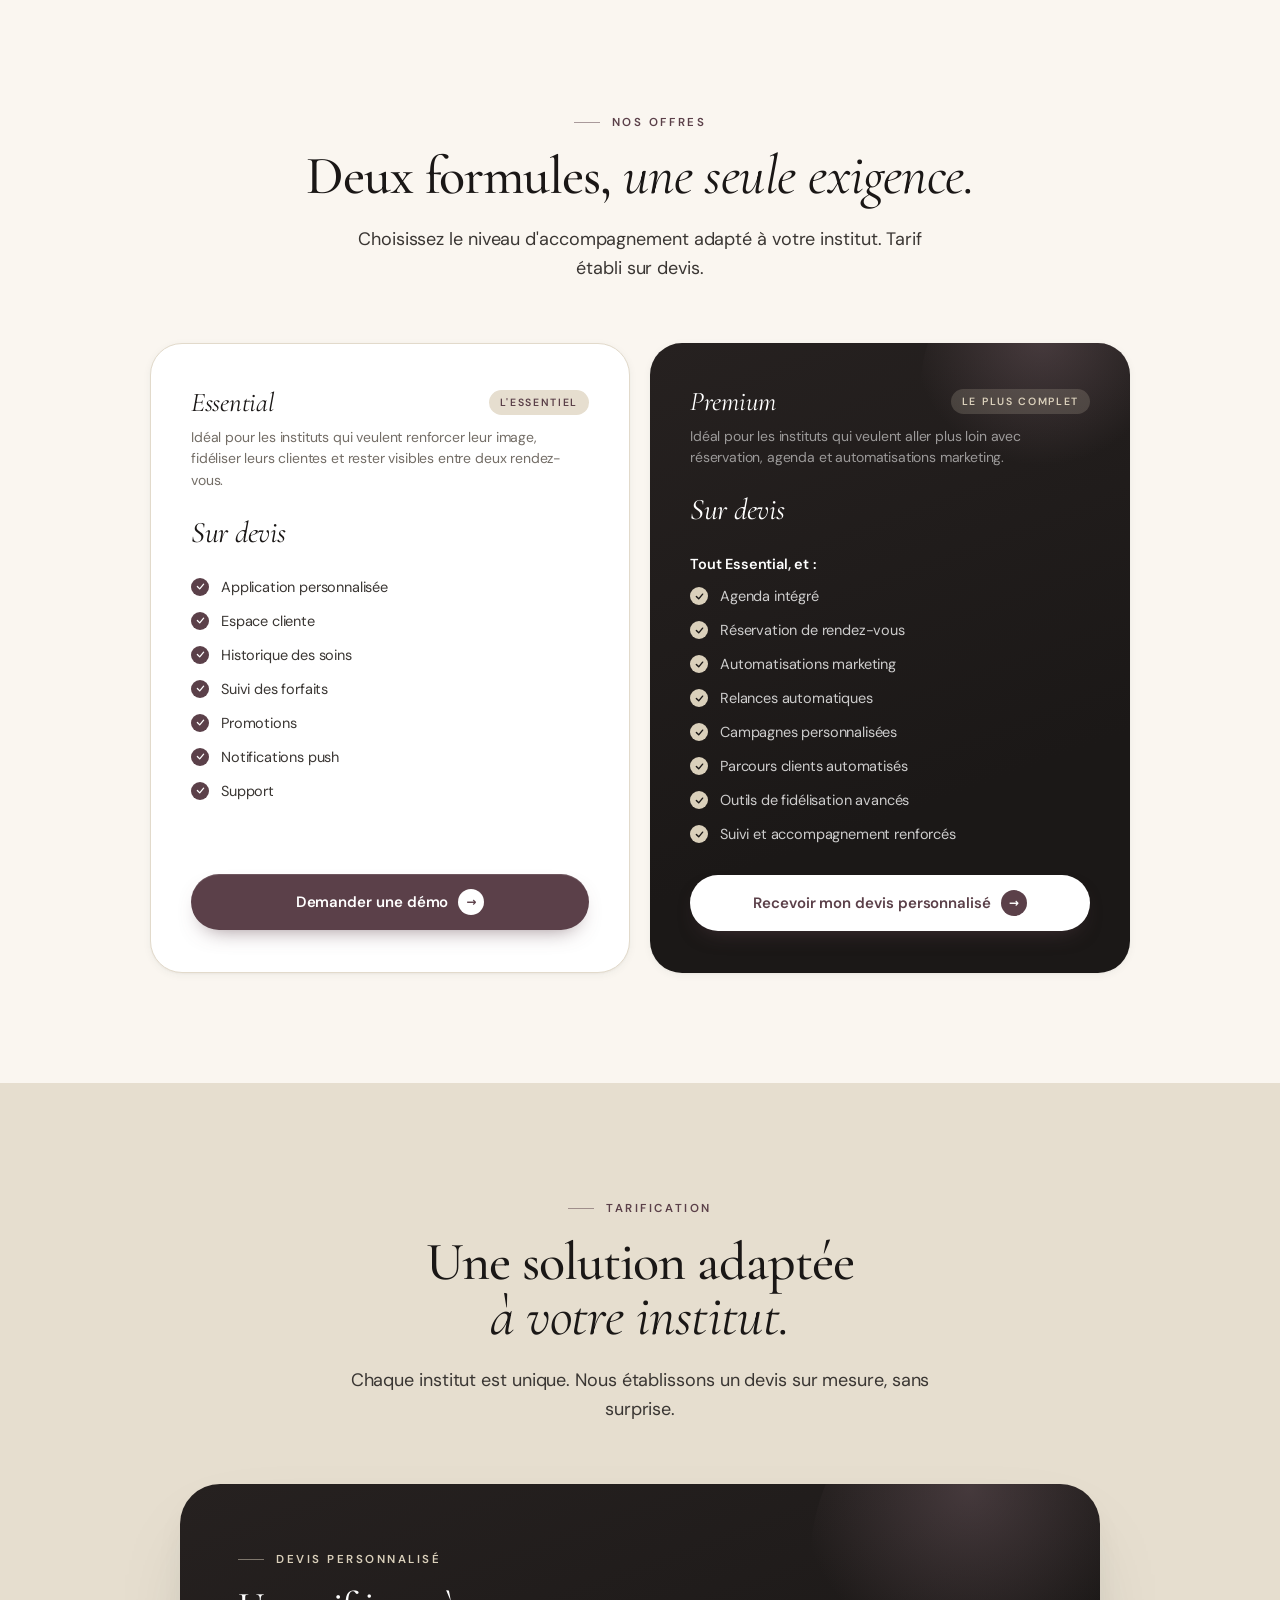
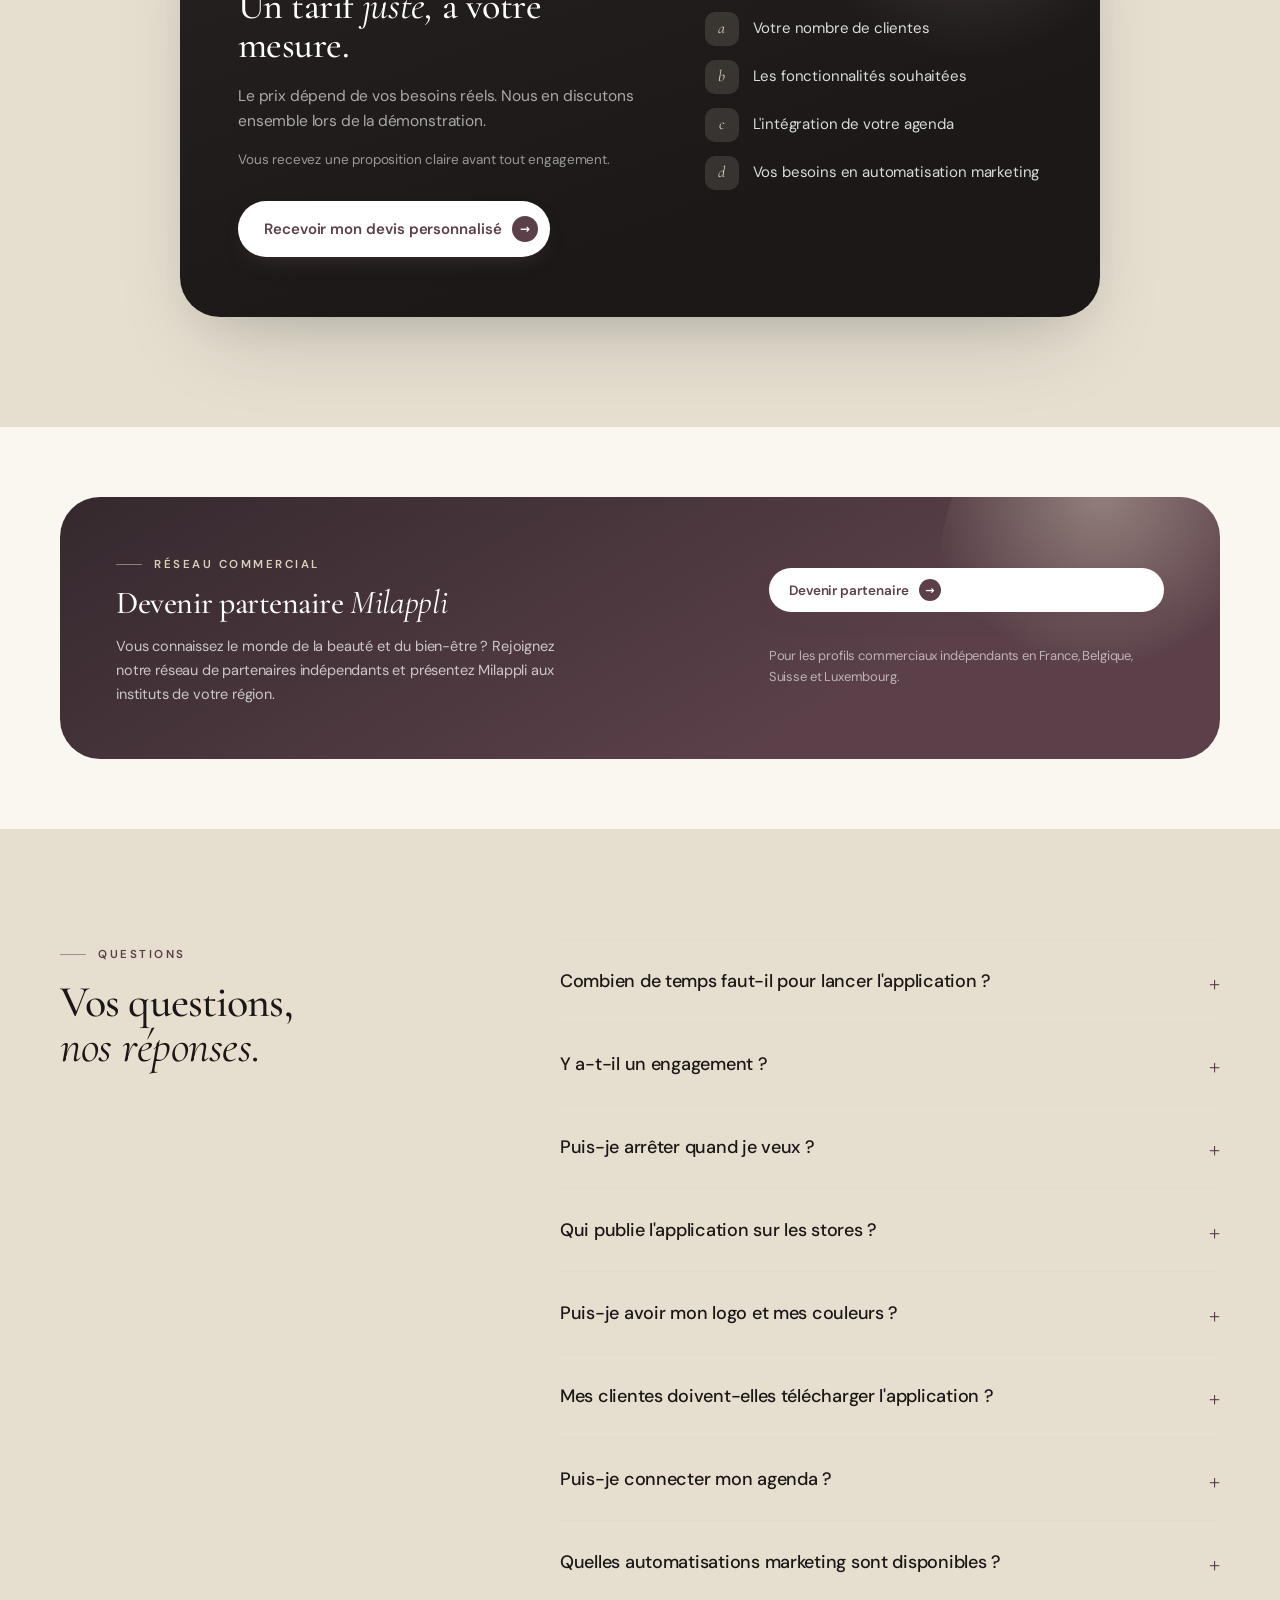
==== commit cab07a1a: "Ajoute la classe mockup-img-wide manquante sur les balises img Actualités Oubliée lors du premier co" ====
--- a/index.html
+++ b/index.html
@@ -138,7 +138,7 @@
     <div class="sol-visual reveal d1">
       <div class="phone">
         <div class="notch"></div>
-        <div class="screen"><img class="mockup-img" src="images/mockup-actualites.jpg" alt="Écran Actualités de l'app Milappli, conseils et nouveautés"></div>
+        <div class="screen"><img class="mockup-img mockup-img-wide" src="images/mockup-actualites.jpg" alt="Écran Actualités de l'app Milappli, conseils et nouveautés"></div>
       </div>
     </div>
   </div>
@@ -361,7 +361,7 @@
         <div class="preview-cap"><strong class="profile-dynamic" data-p-key="preview.card2.captionStrong">Ma fidélité</strong>Points et récompenses en clair</div>
       </div>
       <div class="reveal d2">
-        <div class="phone"><div class="notch"></div><div class="screen"><img class="mockup-img" src="images/mockup-actualites.jpg" alt="Écran Actualités de l'app Milappli"></div></div>
+        <div class="phone"><div class="notch"></div><div class="screen"><img class="mockup-img mockup-img-wide" src="images/mockup-actualites.jpg" alt="Écran Actualités de l'app Milappli"></div></div>
         <div class="preview-cap"><strong>Conseils</strong>Votre expertise, prolongée</div>
       </div>
     </div>
--- a/css/style.css
+++ b/css/style.css
@@ -229,6 +229,7 @@
   .phone .notch{position:absolute; top:18px; left:50%; transform:translateX(-50%); width:96px; height:28px; border-radius:999px; background:#0E1213; z-index:5}
   .phone .screen{border-radius:38px; overflow:hidden; background:#fff; position:relative}
   .phone .screen img, .phone .screen .app-mock{display:block; width:100%; height:100%; object-fit:cover}
+  .phone .screen img.mockup-img-wide{object-fit:contain; object-position:center bottom}
 
   /* ---------- HERO ---------- */
   .hero{position:relative; padding:90px 0 70px; overflow:hidden}
